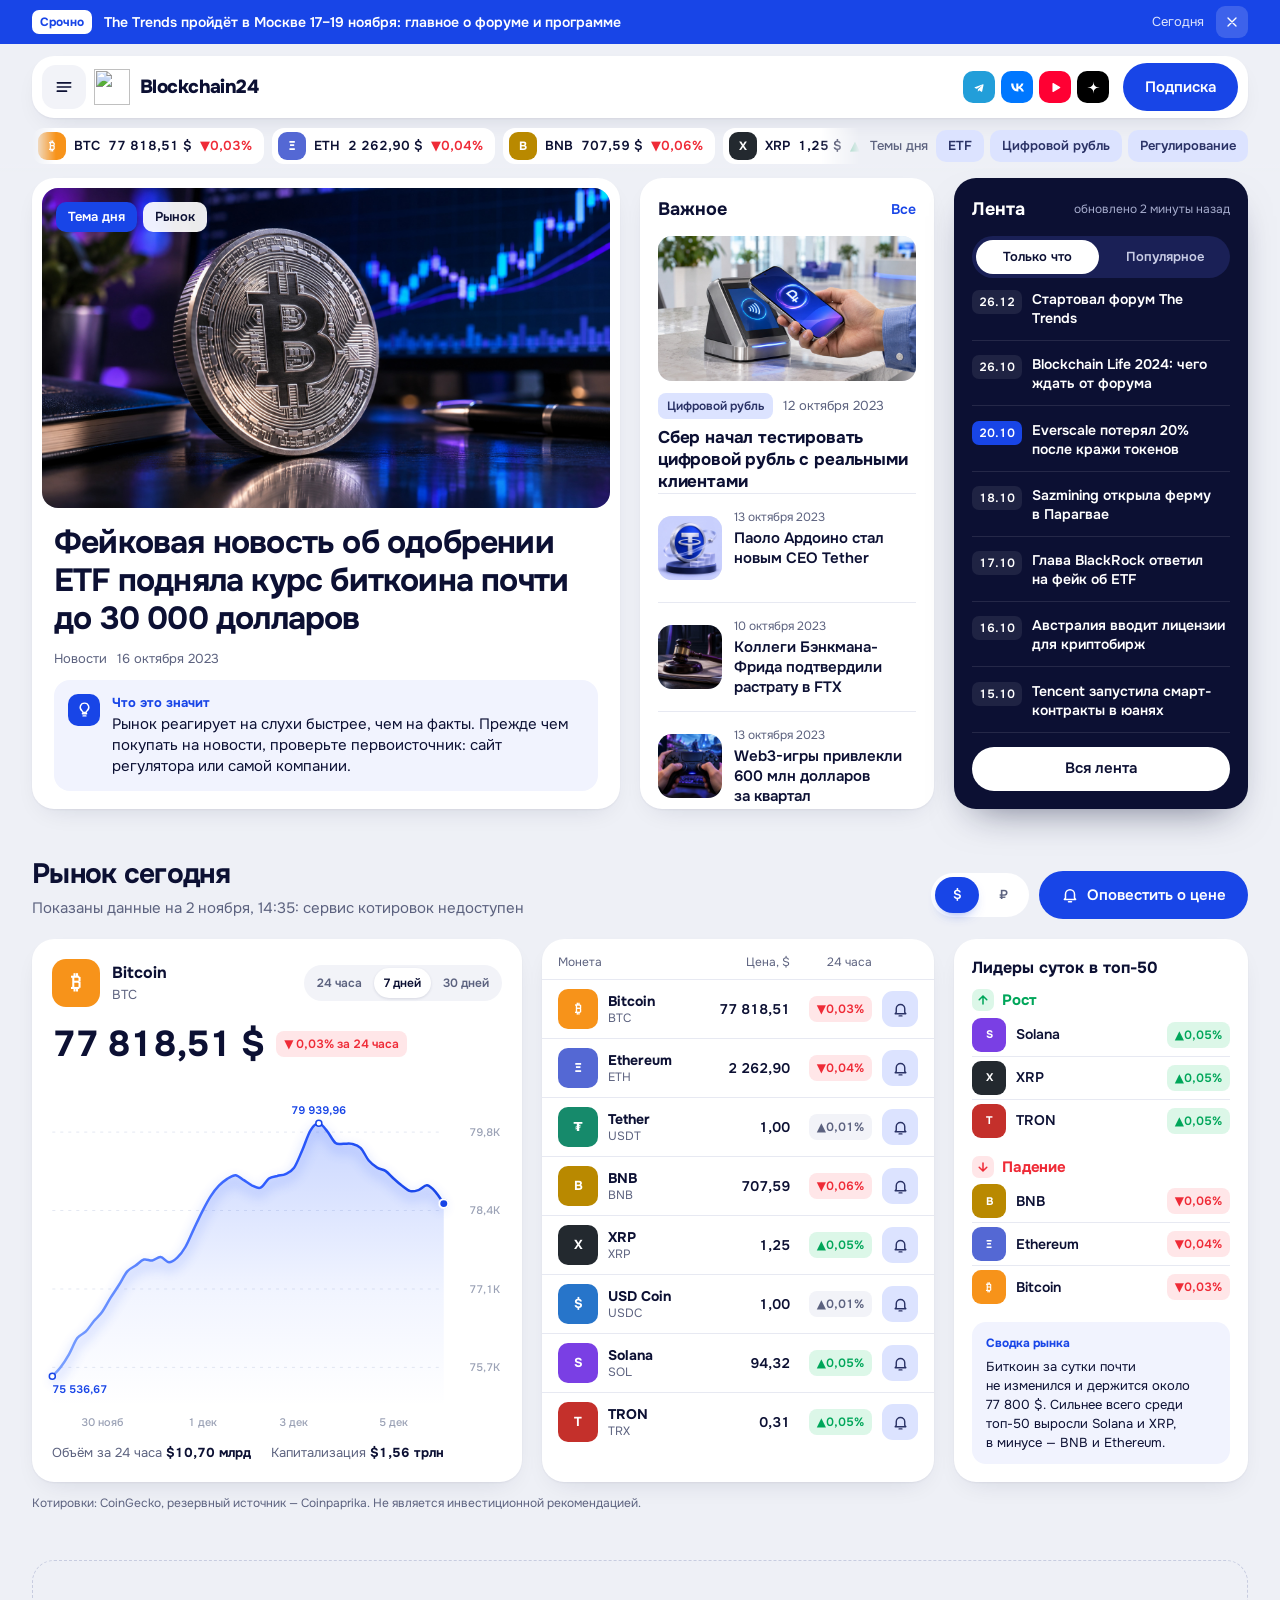
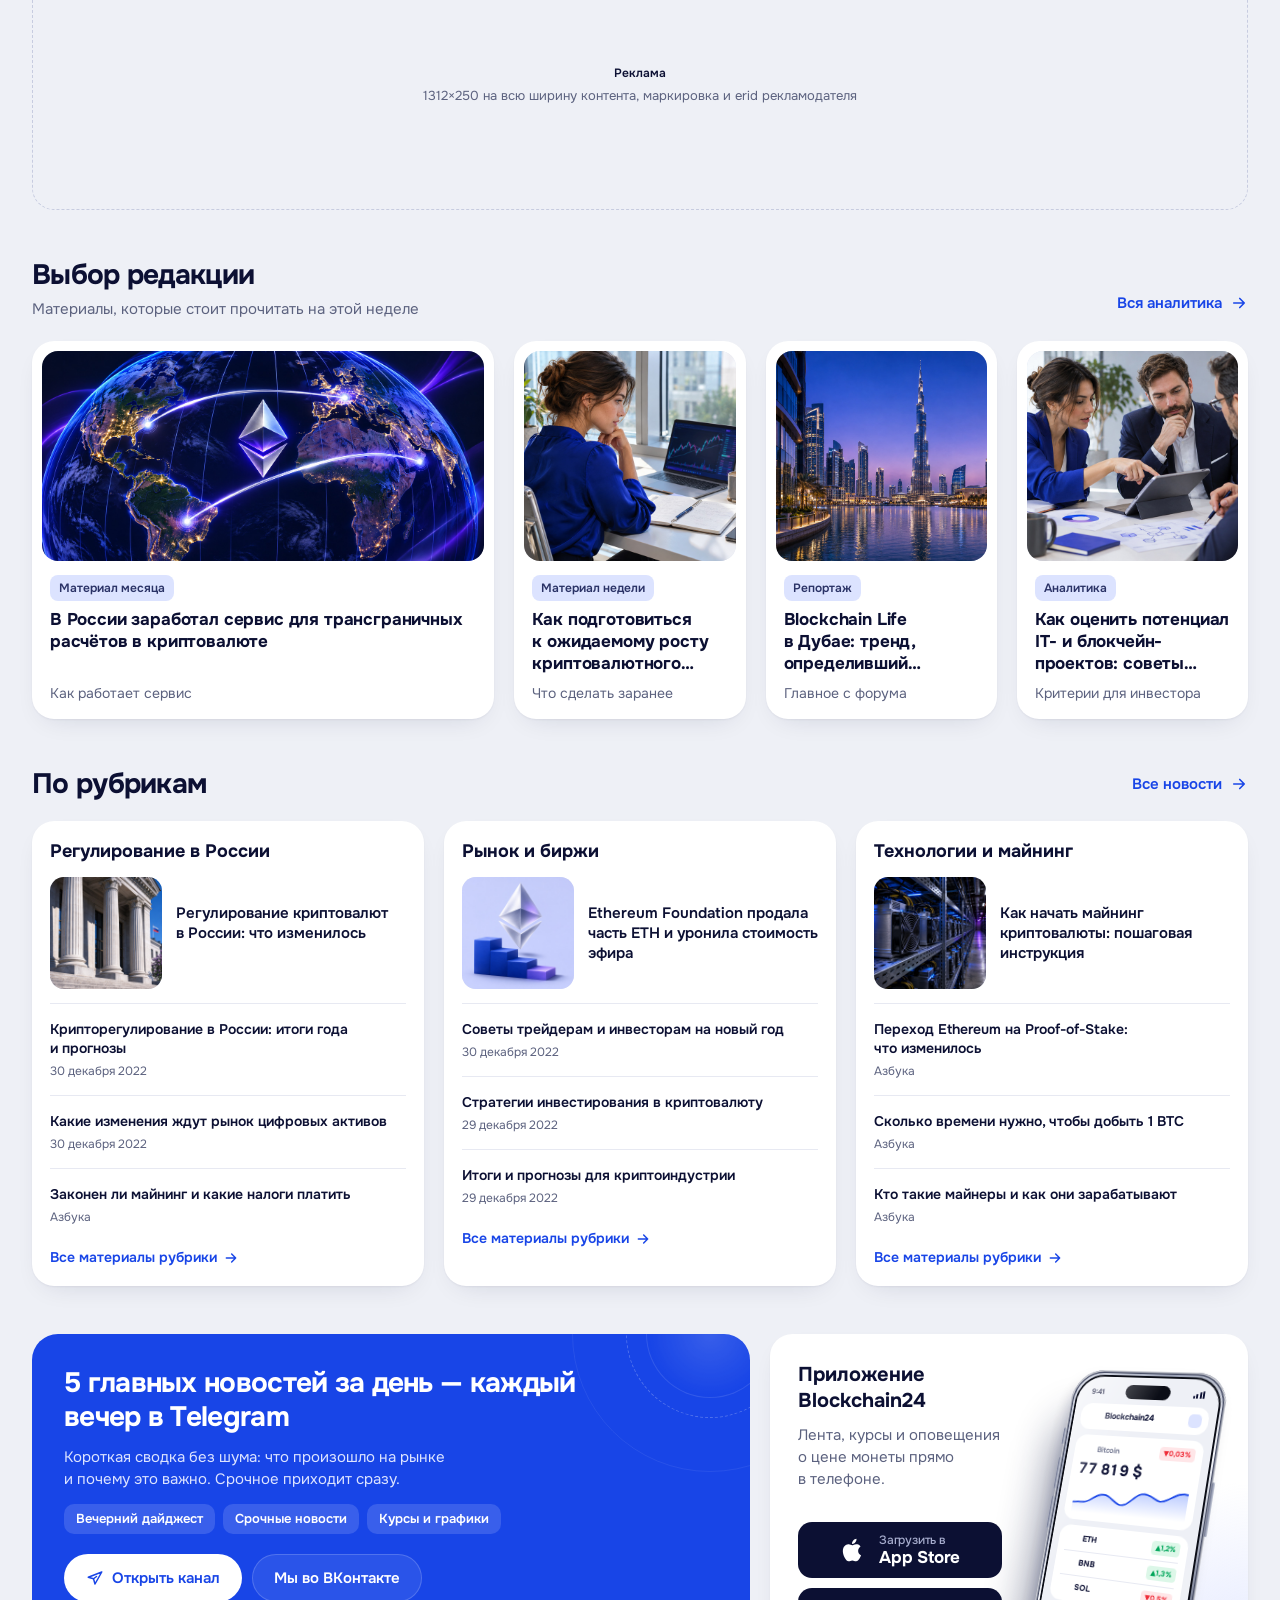
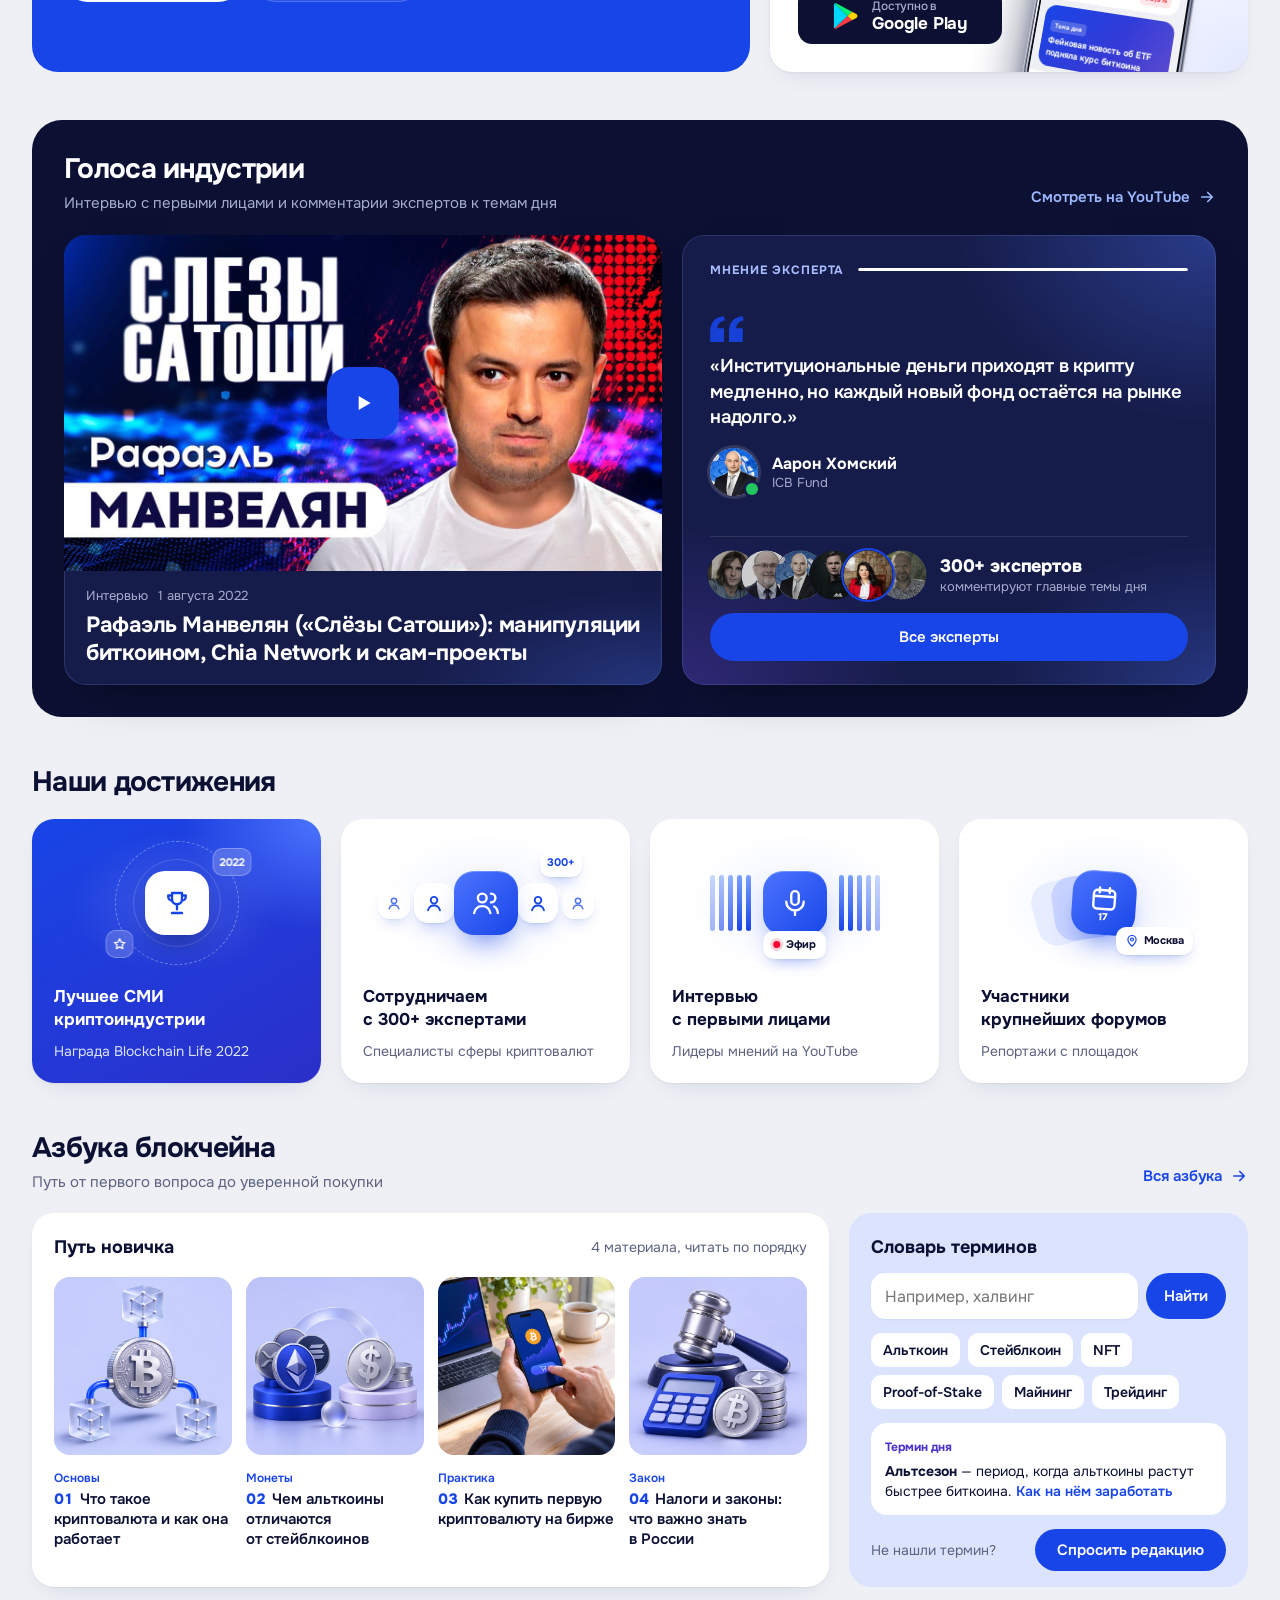
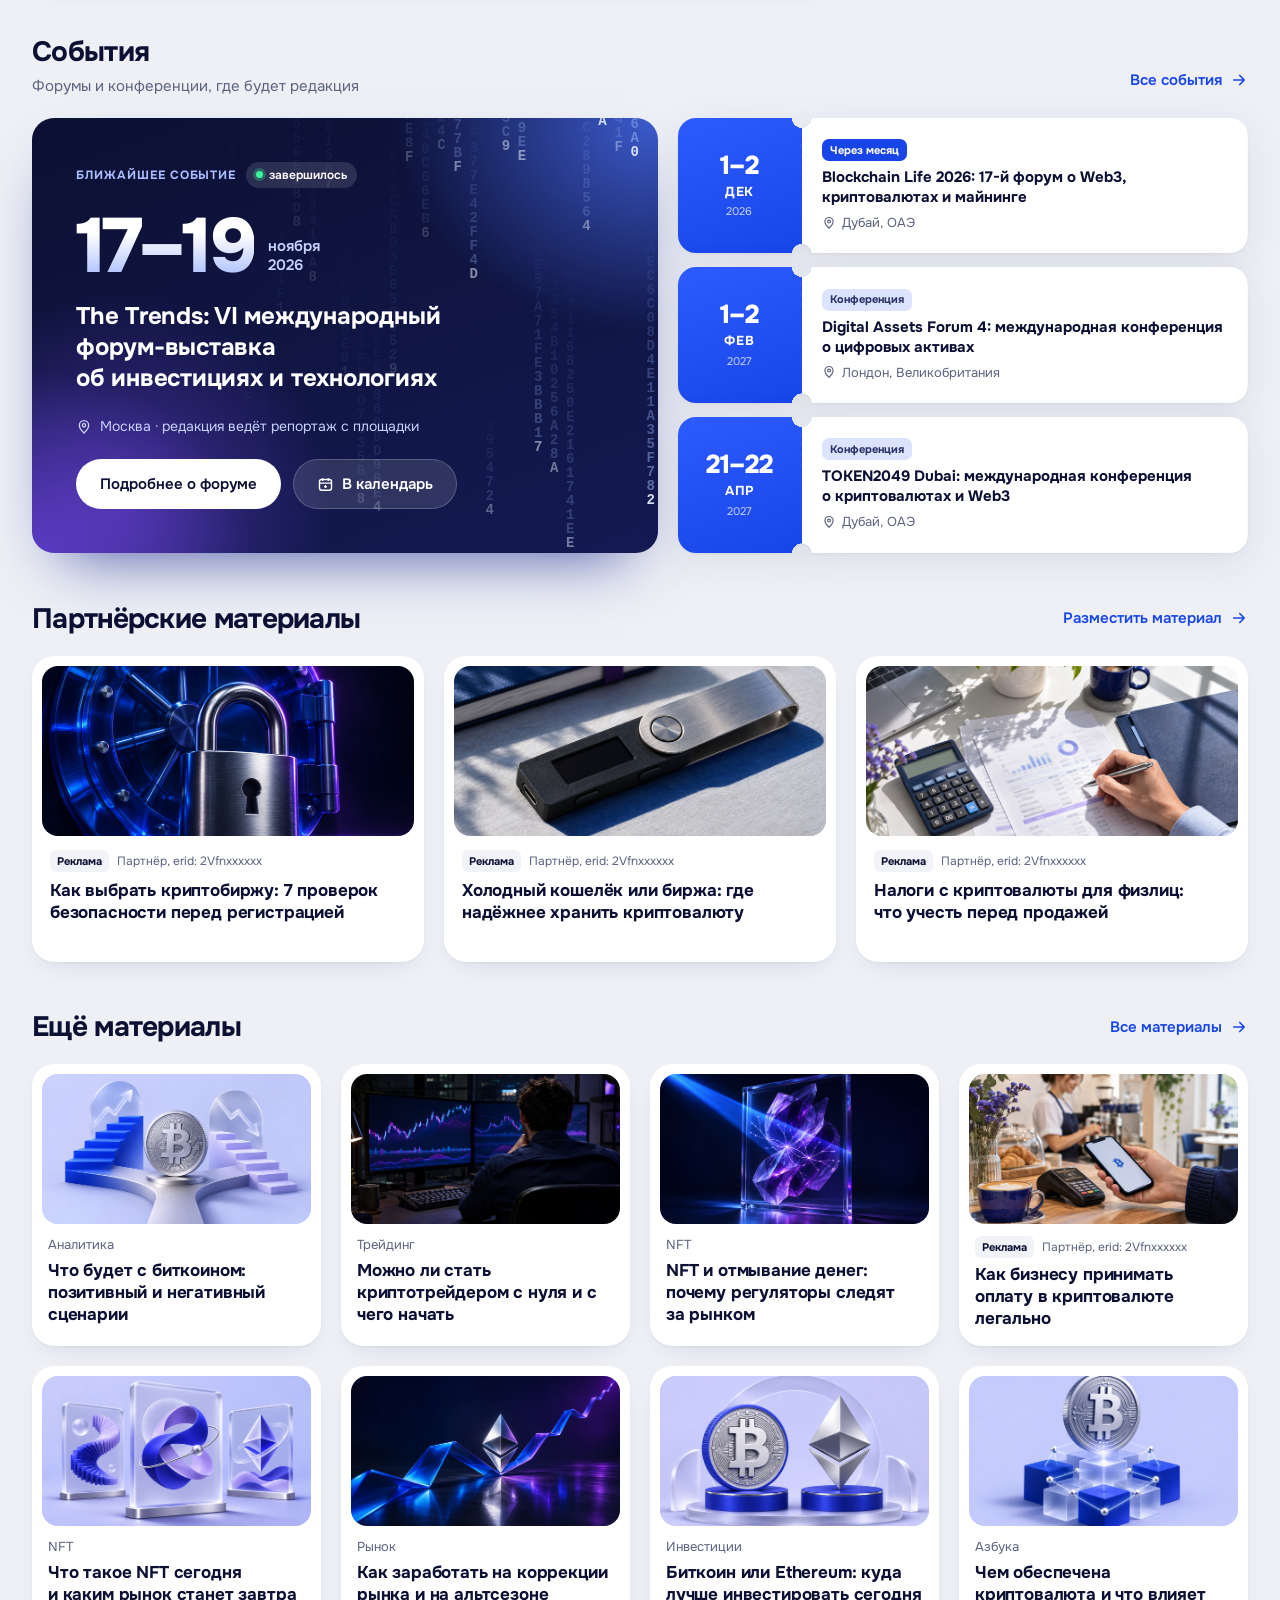
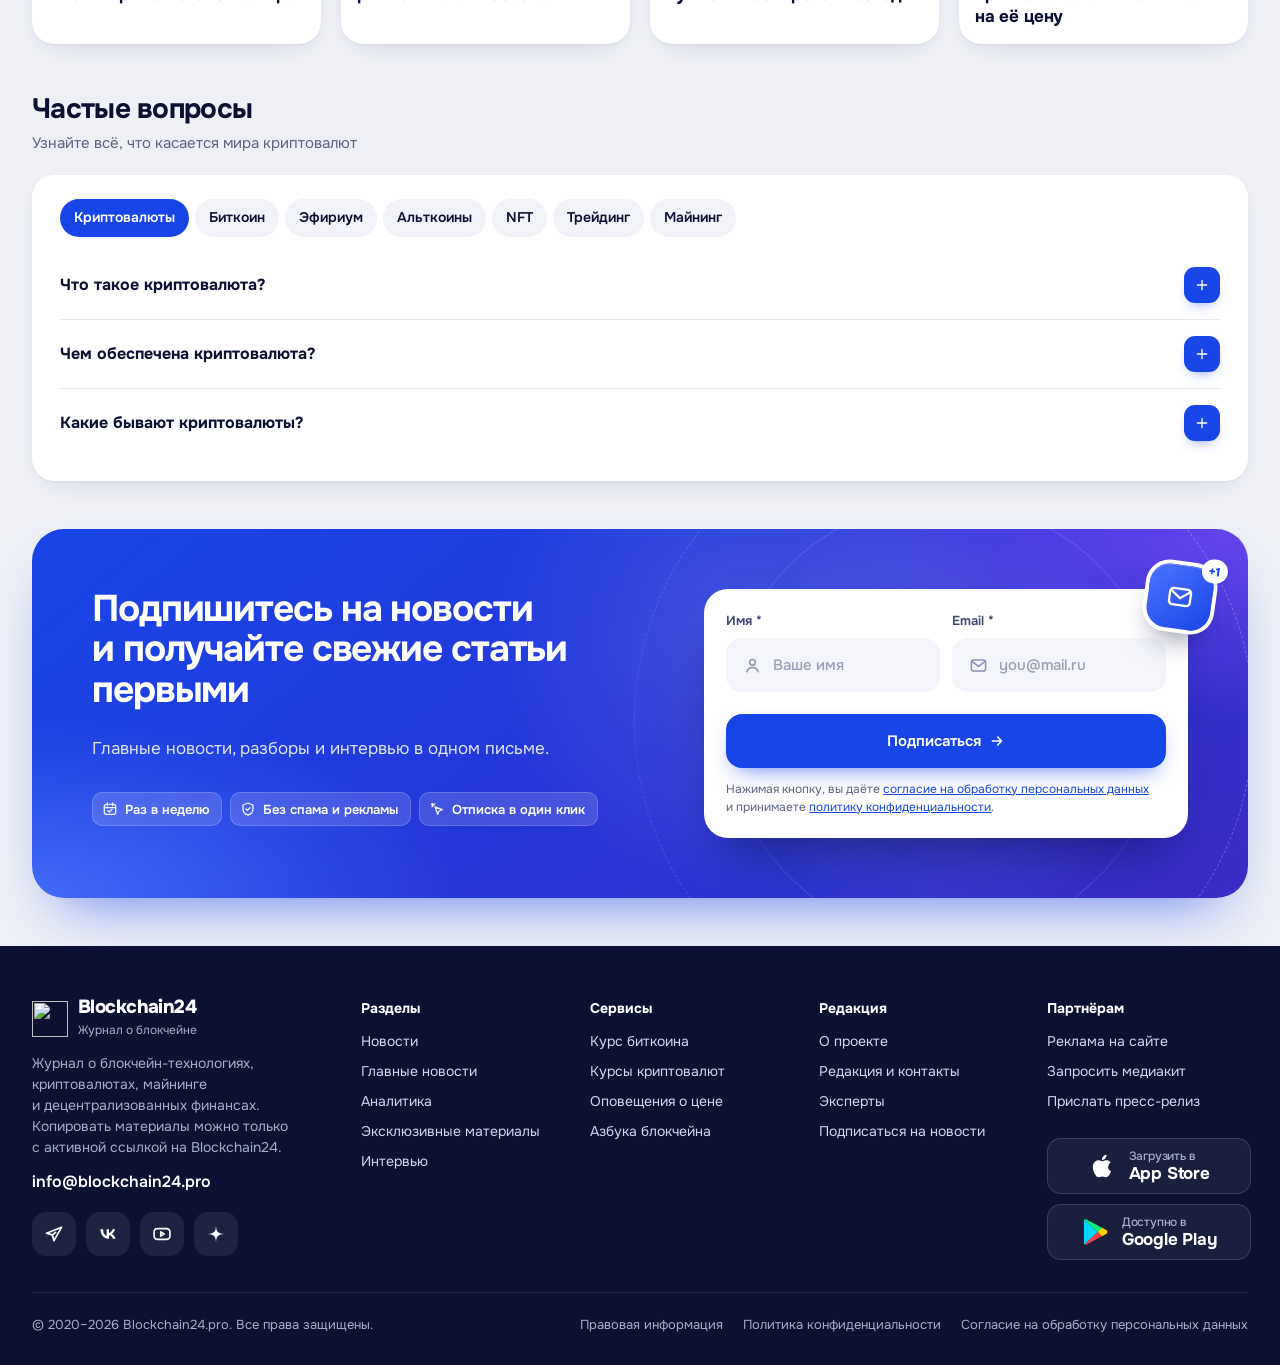
==== index.html @ bca8da5e "Store buttons: larger icons and labels; topic chips in header capsule colors Co-Authored-By: Claude " ====
<!doctype html>
<html lang="ru">
<head>
<meta charset="utf-8">
<meta name="viewport" content="width=device-width, initial-scale=1">
<title>Blockchain24 — новости криптовалют и блокчейна</title>
<meta name="description" content="Журнал о блокчейне: новости криптовалют, курсы онлайн, аналитика, интервью с экспертами и азбука блокчейна простым языком.">
<link rel="preconnect" href="https://fonts.googleapis.com">
<link rel="preconnect" href="https://fonts.gstatic.com" crossorigin>
<link rel="preconnect" href="https://api.coingecko.com">
<link rel="stylesheet" href="https://fonts.googleapis.com/css2?family=Onest:wght@400;500;600;700;800&display=swap">
<style>
:root{--bg:#EEF0F6;--card:#FFFFFF;--ink:#0C1033;--ink2:#161C4A;--ink3:#1F265C;--muted:#5C627F;--mutedD:#A6ACCD;--line:#E7E9F2;--lineD:rgba(255,255,255,.1);--blue:#1845E7;--blue2:#1236C4;--bsoft:#E3E8FF;--capsule:#DCE3FF;--lsoft:#F1EEFE;--violet:#4A33C9;--up:#00A65A;--upbg:#DCF7E8;--down:#EF2B37;--downbg:#FFE6E8;--pad:clamp(16px,2.6vw,32px);--r:22px;--shadow:0 1px 2px rgba(16,24,64,.05),0 10px 28px -14px rgba(16,24,64,.16)}
*,*::before,*::after{box-sizing:border-box}
html{scroll-behavior:smooth;scroll-padding-top:96px}
body{margin:0;background:var(--bg);color:var(--ink);font-family:'Onest',system-ui,-apple-system,'Segoe UI',sans-serif;font-size:16px;line-height:1.5;-webkit-font-smoothing:antialiased;overflow-x:hidden;hyphens:manual;overflow-wrap:break-word}
body.lock{overflow:hidden}
a{color:inherit;text-decoration:none}
button,input,select,textarea{font:inherit;color:inherit}
img{display:block;max-width:100%}
h1,h2,h3,h4,p,figure,blockquote{margin:0}
[hidden]{display:none!important}
:focus-visible{outline:3px solid #8FA8FF;outline-offset:2px;border-radius:6px}
.sr{position:absolute;width:1px;height:1px;overflow:hidden;clip:rect(0 0 0 0);white-space:nowrap}
.wrap{max-width:1376px;margin:0 auto;padding:0 var(--pad)}
.card{background:var(--card);border-radius:var(--r);box-shadow:var(--shadow)}
.num{font-variant-numeric:tabular-nums}
.ic{fill:none;stroke:currentColor;stroke-width:2;stroke-linecap:round;stroke-linejoin:round;flex-shrink:0}
.sq{display:inline-flex;align-items:center;justify-content:center;flex-shrink:0;color:#fff;font-weight:700;aspect-ratio:1}

/* заголовки одинаковой высоты: фиксированное число строк */
.cl{display:-webkit-box;-webkit-box-orient:vertical;overflow:hidden}
.t-hero{font-size:32px;line-height:38px;font-weight:700;letter-spacing:-.025em;-webkit-line-clamp:3;max-height:114px}
.t-card{font-size:17px;line-height:22px;font-weight:700;letter-spacing:-.01em;-webkit-line-clamp:3;height:66px}
.t-wide{font-size:22px;line-height:28px;font-weight:700;letter-spacing:-.02em;-webkit-line-clamp:2;height:56px}
.t-sm{font-size:15px;line-height:20px;font-weight:600;-webkit-line-clamp:3;height:60px}
.t-row{font-size:14px;line-height:19px;font-weight:600;-webkit-line-clamp:2;height:38px}

.chg{display:inline-flex;align-items:center;height:26px;padding:0 8px;border-radius:8px;font-size:12px;font-weight:600;white-space:nowrap;font-variant-numeric:tabular-nums}
.chg.up{background:var(--upbg);color:var(--up)}.chg.down{background:var(--downbg);color:var(--down)}.chg.flat{background:#F2F3F8;color:var(--muted)}
.tag{display:inline-flex;align-items:center;height:26px;padding:0 9px;border-radius:8px;background:var(--capsule);color:#2A3266;font-size:12px;font-weight:600;white-space:nowrap}
.meta{display:flex;align-items:center;gap:6px 10px;flex-wrap:wrap;font-size:13px;line-height:18px;color:var(--muted)}
.btn{display:inline-flex;align-items:center;justify-content:center;gap:8px;height:48px;padding:0 22px;border-radius:100px;border:0;font-weight:600;font-size:15px;white-space:nowrap;cursor:pointer;transition:background .15s,transform .15s;flex-shrink:0}
.btn:active{transform:scale(.98)}
.btn-p{background:var(--blue);color:#fff}.btn-p:hover{background:var(--blue2)}
.btn-w{background:#fff;color:var(--ink)}.btn-w:hover{background:var(--bsoft)}
.btn-o{background:#fff;color:var(--ink);box-shadow:inset 0 0 0 1px #D6D9E6}.btn-o:hover{box-shadow:inset 0 0 0 1px var(--blue);color:var(--blue)}
.btn-d{background:rgba(255,255,255,.08);color:#fff;box-shadow:inset 0 0 0 1px rgba(255,255,255,.18)}.btn-d:hover{background:rgba(255,255,255,.14)}
.ibtn{width:44px;height:44px;flex:0 0 44px;border-radius:14px;border:0;background:#F2F3F8;display:inline-flex;align-items:center;justify-content:center;cursor:pointer;color:var(--ink)}
.ibtn:hover{background:var(--bsoft);color:var(--blue)}
.lnk{color:var(--blue);font-weight:600;font-size:14px;white-space:nowrap}.lnk:hover{color:var(--blue2)}
.hl:hover,.hov:hover .hl{color:var(--blue)}
.sec{margin-top:48px}
.sec-h{display:flex;align-items:flex-end;justify-content:space-between;gap:12px 24px;flex-wrap:wrap;margin-bottom:20px}
.sec-h h2{font-size:28px;line-height:34px;font-weight:700;letter-spacing:-.025em}
.sec-h p{margin-top:6px;font-size:15px;color:var(--muted)}
.media{position:relative;overflow:hidden;background:#E2E6F4;border-radius:16px;display:block}
.media img{position:absolute;inset:0;width:100%;height:100%;object-fit:cover}
.media .ml{position:absolute;left:12px;bottom:10px;right:12px;font-size:11px;font-weight:500;color:#4F5577;white-space:nowrap;overflow:hidden;text-overflow:ellipsis}
.r16x9{aspect-ratio:16/9}.r16x10{aspect-ratio:16/10}.r4x3{aspect-ratio:4/3}.r1{aspect-ratio:1}

/* срочно */
.urgent{background:var(--blue);color:#fff}
.urgent .wrap{display:flex;align-items:center;gap:12px;min-height:44px;padding-top:6px;padding-bottom:6px}
.urgent b{flex-shrink:0;height:24px;padding:0 8px;border-radius:7px;background:#fff;color:var(--blue);font-size:12px;display:inline-flex;align-items:center}
.urgent a{flex:1;min-width:0;font-size:14px;font-weight:600;white-space:nowrap;overflow:hidden;text-overflow:ellipsis}
.urgent a:hover{text-decoration:underline}
.urgent time{font-size:13px;opacity:.85;flex-shrink:0}
.urgent button{width:32px;height:32px;flex:0 0 32px;border:0;border-radius:9px;background:rgba(255,255,255,.16);color:#fff;display:flex;align-items:center;justify-content:center;cursor:pointer}

/* шапка */
.hdr{position:fixed;top:0;left:0;right:0;z-index:50;background:linear-gradient(var(--bg) calc(100% - 8px),rgba(238,240,246,0));padding-bottom:8px}
.hdr-in{padding-top:12px}
#hdrSpace{height:var(--hh,150px)}
.hdr-card{display:flex;align-items:center;justify-content:space-between;gap:16px;height:72px;padding:0 14px 0 18px;transition:height .2s}
.hdr.compact .hdr-card{height:62px}
.hdr-l{display:flex;align-items:center;gap:8px;flex-shrink:0;min-width:0}
.logo{display:flex;align-items:center;gap:10px;flex-shrink:0;min-width:0}
.logo-mark{width:36px;height:36px;flex:0 0 36px;object-fit:contain}
.logo-t{min-width:0}
.logo-t b{display:block;font-size:19px;font-weight:800;letter-spacing:-.03em;line-height:1;white-space:nowrap}
.logo-t small{display:block;margin-top:4px;font-size:12px;color:var(--muted);white-space:nowrap}
.capsule{display:flex;gap:2px;padding:5px;border-radius:100px;background:var(--capsule);flex-shrink:0}
.capsule a{padding:9px 14px;border-radius:100px;color:#2A3266;font-size:14px;font-weight:600;white-space:nowrap;transition:background .15s,color .15s}
.capsule a:hover{background:rgba(255,255,255,.55);color:var(--blue)}
.capsule a[aria-current]{background:#fff;color:var(--ink);box-shadow:0 1px 2px rgba(16,24,64,.08),0 4px 10px -4px rgba(24,69,231,.35)}
.hdr-act{display:flex;align-items:center;gap:8px;flex-shrink:0}
.search{display:inline-flex;align-items:center;justify-content:center;gap:8px;height:44px;width:44px;padding:0;border-radius:14px;background:#F2F3F8;border:0;cursor:pointer;color:var(--ink);font-size:14px}
.search span{display:none}
.search:hover{background:var(--bsoft);color:var(--blue)}
.burger,.cta-s{display:none!important}
.hdr.collapsed .capsule,.hdr.collapsed .search,.hdr.collapsed .usr,.hdr.collapsed .cta-l{display:none!important}
.hdr.collapsed .burger,.hdr.collapsed .cta-s{display:inline-flex!important}
.hdr.collapsed .hdr-card{height:62px;padding:0 10px;gap:8px}
.hdr.collapsed .logo-t small{display:none}
.hdr.tiny .logo-t{display:none}
.hdr.tiny .cta-s{padding:0 10px}
.hdr.wide-search .search{width:200px;padding:0 14px;justify-content:flex-start;border-radius:100px}
.hdr.wide-search .search span{display:inline}
.hdr-row{display:flex;align-items:center;gap:10px;margin-top:10px;max-height:40px;overflow:hidden;transition:max-height .2s,margin .2s,opacity .2s}
.hdr.compact .hdr-row{max-height:0;margin-top:0;opacity:0}
.rates{display:flex;min-width:0;flex:1;overflow:hidden;-webkit-mask-image:linear-gradient(90deg,transparent,#000 24px,#000 calc(100% - 40px),transparent);mask-image:linear-gradient(90deg,transparent,#000 24px,#000 calc(100% - 40px),transparent)}
.rates-track{display:flex;width:max-content;animation:tick var(--dur,60s) linear infinite}
.rates:hover .rates-track,.rates:focus-within .rates-track{animation-play-state:paused}
@keyframes tick{to{transform:translateX(-50%)}}
@media (prefers-reduced-motion:reduce){.rates{overflow-x:auto;scrollbar-width:none}.rates-track{animation:none}}
.rate{display:flex;align-items:center;gap:8px;height:36px;padding:0 12px 0 6px;margin-right:8px;border-radius:12px;background:#fff;font-size:13px;font-weight:600;white-space:nowrap;font-variant-numeric:tabular-nums;flex-shrink:0;transition:box-shadow .2s}
.rate:hover{box-shadow:0 0 0 1px #D4DCFF}
.rate .sq{width:28px;border-radius:9px;font-size:12px}
.sq{position:relative;overflow:hidden}
.sq img{position:absolute;inset:0;width:100%;height:100%;object-fit:contain}
.sq.coin{background:transparent!important;font-size:0!important;border-radius:0;overflow:visible}
.rate .up{color:var(--up)}.rate .down{color:var(--down)}
.topics{display:flex;align-items:center;gap:6px;flex-shrink:0;font-size:13px;font-weight:600}
.topics span{color:var(--muted);font-weight:500;margin-right:2px;white-space:nowrap}
.topics a{height:32px;padding:0 12px;border-radius:10px;background:var(--capsule);color:#2A3266;transition:background .15s,color .15s;display:flex;align-items:center;white-space:nowrap}
.topics a:hover{background:#fff;color:var(--blue)}
.hdr.no-topics .topics{display:none}

/* 1. первая полоса */
.fold{display:grid;grid-template-columns:minmax(0,6fr) minmax(0,3fr) minmax(0,3fr);gap:20px;margin-top:6px;align-items:stretch}
.top{padding:10px;display:flex;flex-direction:column}
.top .media{aspect-ratio:16/9}
.chips{position:absolute;left:14px;top:14px;display:flex;gap:6px;z-index:1}
.chip-b{height:30px;padding:0 12px;border-radius:10px;background:var(--blue);color:#fff;display:inline-flex;align-items:center;font-size:13px;font-weight:600}
.chip-w{height:30px;padding:0 12px;border-radius:10px;background:rgba(255,255,255,.92);display:inline-flex;align-items:center;font-size:13px;font-weight:600}
.top-b{padding:16px 12px 8px;display:flex;flex-direction:column;gap:12px;flex:1}
.means{display:flex;gap:12px;align-items:flex-start;padding:14px;border-radius:16px;background:#F1F3FE}
.means .sq{width:32px;border-radius:10px;background:var(--blue)}
.means b{display:block;font-size:13px;line-height:18px;color:var(--blue)}
.means span span{display:block;margin-top:2px;font-size:15px;line-height:21px}
.fit{min-height:0;overflow:hidden}
.side{padding:18px;display:flex;flex-direction:column;min-width:0}
.blk-h{display:flex;justify-content:space-between;align-items:center;gap:4px 12px;min-height:26px;flex-wrap:wrap}
.blk-h h2{font-size:18px;line-height:24px;font-weight:700}
.imp-first{display:block;margin-top:14px}
.imp-first .media{border-radius:14px}
.imp-first .meta{margin:12px 0 8px}
.imp-list{display:flex;flex-direction:column}
.imp-row{display:flex;gap:12px;align-items:center;padding:14px 0;border-top:1px solid var(--line)}
.imp-row .media{width:64px;flex:0 0 64px;border-radius:14px}
.imp-row .meta{font-size:12px;margin-bottom:2px}
.feed{background:var(--ink);color:#fff;border-radius:var(--r);padding:18px;display:flex;flex-direction:column;min-width:0;box-shadow:0 18px 40px -20px rgba(12,16,51,.6)}
.feed .blk-h span{font-size:12px;color:var(--mutedD);white-space:nowrap}
.seg{display:flex;margin-top:14px;padding:4px;border-radius:100px;background:#1A2056;gap:4px}
.seg button{flex:1;height:34px;border:0;border-radius:100px;background:transparent;color:#C9CDE6;font-size:13px;font-weight:600;cursor:pointer;white-space:nowrap;min-width:0}
.seg button[aria-selected="true"]{background:#fff;color:var(--ink)}
.acc-h{display:none}
.panel{flex:1;min-height:0;display:flex;flex-direction:column}
.feed-list{flex:1;min-height:0;overflow:hidden;display:flex;flex-direction:column;justify-content:space-between}
.fi{display:flex;gap:10px;padding:12px 0;border-bottom:1px solid var(--lineD)}
.fi time{flex:0 0 auto;height:24px;padding:0 7px;border-radius:7px;background:rgba(255,255,255,.08);font-size:12px;font-weight:600;display:flex;align-items:center;font-variant-numeric:tabular-nums}
.fi.hot time{background:var(--blue)}
.fi:hover .t-row{color:#C9D4FF}
.feed .btn{margin-top:14px;width:100%;height:44px}

/* 2. рынок */
.mkt-act{display:flex;align-items:center;gap:10px;flex-wrap:wrap}
.pill-sw{display:flex;padding:4px;border-radius:100px;background:#fff;gap:2px}
.pill-sw button{height:36px;min-width:44px;padding:0 14px;border:0;border-radius:100px;background:transparent;color:var(--muted);font-weight:600;font-size:13px;cursor:pointer}
.pill-sw button[aria-pressed="true"]{background:var(--blue);color:#fff;box-shadow:0 6px 14px -8px rgba(24,69,231,.8)}
.mkt{display:grid;grid-template-columns:minmax(0,5fr) minmax(0,4fr) minmax(0,3fr);gap:20px;align-items:stretch}
.btc{padding:20px;display:flex;flex-direction:column;min-width:0}
.coin-h{display:flex;align-items:center;gap:12px;flex-wrap:wrap}
.coin-h .sq{width:48px;border-radius:14px;font-size:20px}
.coin-h b{display:block;font-size:16px}
.coin-h small{display:block;font-size:13px;color:var(--muted)}
.per{margin-left:auto;display:flex;padding:3px;border-radius:100px;background:#F2F3F8;gap:2px}
.per button{height:30px;padding:0 10px;border:0;border-radius:100px;background:transparent;color:var(--muted);font-size:12px;font-weight:600;cursor:pointer;white-space:nowrap}
.per button[aria-pressed="true"]{background:#fff;color:var(--ink);box-shadow:0 1px 3px rgba(16,24,64,.12)}
.btc-p{display:flex;align-items:center;gap:12px;flex-wrap:wrap;margin-top:16px}
.btc-p strong{font-size:36px;line-height:42px;font-weight:700;letter-spacing:-.03em;font-variant-numeric:tabular-nums;white-space:nowrap}
.chart{flex:1;min-height:180px;margin-top:14px;position:relative;cursor:crosshair}
.chart svg{position:absolute;inset:0;width:100%;height:100%;overflow:visible}
.chart .ax{font-size:11px;font-weight:500;fill:#9AA1B5;font-variant-numeric:tabular-nums}
.chart .mk{font-size:11px;font-weight:600;fill:#1845E7;font-variant-numeric:tabular-nums}
.chart .pulse{transform-box:fill-box;transform-origin:center;animation:chPulse 2s ease-out infinite}
@keyframes chPulse{from{transform:scale(1);opacity:.45}to{transform:scale(3.4);opacity:0}}
@media (prefers-reduced-motion:reduce){.chart .pulse{animation:none;opacity:0}}
.chart .hv{transition:opacity .15s;pointer-events:none}
.ch-tip{position:absolute;z-index:2;pointer-events:none;opacity:0;transition:opacity .15s;padding:7px 10px;border-radius:10px;background:#0E1430;color:#fff;font-size:12px;line-height:1.3;white-space:nowrap;box-shadow:0 10px 24px -10px rgba(14,20,48,.6)}
.ch-tip b{display:block;font-size:14px;font-variant-numeric:tabular-nums}
.ch-tip span{color:#A9B3D6}
.btc-f{display:flex;gap:8px 20px;flex-wrap:wrap;margin-top:12px;font-size:13px;color:var(--muted)}
.btc-f b{color:var(--ink);font-variant-numeric:tabular-nums}
.tbl{padding:6px 0;min-width:0}
.tr{display:grid;grid-template-columns:minmax(0,1fr) auto 72px 36px;align-items:center;gap:10px;padding:9px 16px;border-top:1px solid var(--line)}
.tr.th{border-top:0;font-size:12px;color:var(--muted);padding-top:8px;padding-bottom:8px}
.tr .c{display:flex;align-items:center;gap:10px;min-width:0}
.tr .c .sq{width:40px;border-radius:10px;font-size:13px}
.tr .c span{min-width:0}
.tr .c b{display:block;font-size:14px;line-height:18px;white-space:nowrap;overflow:hidden;text-overflow:ellipsis}
.tr .c small{display:block;font-size:12px;line-height:16px;color:var(--muted)}
.tr .p{text-align:right;font-weight:600;font-size:14px;font-variant-numeric:tabular-nums;white-space:nowrap}
.tr .chg{justify-self:end}
.bell{width:36px;height:36px;border:0;border-radius:11px;background:var(--capsule);color:#2A3266;display:flex;align-items:center;justify-content:center;cursor:pointer;justify-self:end}
.bell:hover{background:var(--blue);color:#fff}
.lead-c{padding:18px;display:flex;flex-direction:column;min-width:0}
.lead-c h3{font-size:16px;line-height:22px;font-weight:700}
.lead-sub{display:flex;align-items:center;gap:8px;margin:10px 0 2px;font-size:15px;font-weight:700;letter-spacing:-.01em}
.lead-sub.up{color:var(--up)}.lead-sub.down{color:var(--down)}
.lead-sub .ar{width:22px;height:22px;border-radius:7px;display:flex;align-items:center;justify-content:center;flex-shrink:0}
.lead-sub.up .ar{background:var(--upbg)}.lead-sub.down .ar{background:var(--downbg)}
.lead-sub .ar svg{fill:none;stroke:currentColor;stroke-width:2.6;stroke-linecap:round;stroke-linejoin:round}
#leadDown{margin-bottom:2px}
#leadUp .lr:last-child,#leadDown .lr:last-child{border-bottom:0}
div:has(>#leadUp)+div .lead-sub{margin-top:14px}
.lr{display:flex;align-items:center;gap:10px;padding:4px 0;border-bottom:1px solid var(--line)}
.lr .sq{width:34px;border-radius:9px;font-size:11px}
.lr .nm{flex:1;min-width:0;font-size:14px;font-weight:600;white-space:nowrap;overflow:hidden;text-overflow:ellipsis}
.digest{margin-top:12px;padding:12px 14px;border-radius:14px;background:#F1F3FE;font-size:13px;line-height:19px;flex:1}
.digest b{display:block;font-size:12px;color:var(--blue);margin-bottom:4px}
.mkt-note{margin-top:12px;font-size:12px;color:var(--muted)}

/* реклама */
.ad{display:flex;flex-direction:column;align-items:center;justify-content:center;gap:4px;border-radius:18px;border:1.5px dashed #C7CCE0;color:var(--muted);font-size:13px;text-align:center;padding:12px}
.ad b{font-size:12px;font-weight:600;color:var(--ink)}
.ad-wide{height:250px;width:100%;border-radius:var(--r)}

/* 3. выбор редакции */
.picks{display:grid;grid-template-columns:minmax(0,2fr) repeat(3,minmax(0,1fr));gap:20px}
.pick{padding:10px 10px 16px;display:flex;flex-direction:column}
.pick .media{height:210px}
.pick-b{padding:14px 8px 0;display:flex;flex-direction:column;gap:8px}
.pick .lead{font-size:14px;line-height:20px;color:var(--muted);-webkit-line-clamp:1;height:20px}
.sl-ctrl{display:none}

/* 4. рубрики */
.rubs{display:grid;grid-template-columns:repeat(3,minmax(0,1fr));gap:20px}
.rub{padding:18px;display:flex;flex-direction:column}
.rub-h{display:flex;justify-content:space-between;align-items:center;gap:10px;width:100%;border:0;background:none;padding:0;text-align:left;cursor:default}
.rub-h h3{font-size:18px;line-height:24px;font-weight:700}
.rub-h .ic{display:none}
.rub-lead{display:flex;gap:14px;align-items:center;margin-top:14px;padding-bottom:14px}
.rub-lead .media{width:112px;flex:0 0 112px;border-radius:14px}
.rub-i{display:block;padding:16px 0;border-top:1px solid var(--line)}
.rub-i .t-row{height:auto}
.rub-i time{display:block;margin-top:5px;font-size:12px;line-height:16px;color:var(--muted)}
.rub .lnk{margin-top:6px}

/* 5. подписка */
.sub{display:grid;grid-template-columns:minmax(0,1.5fr) minmax(0,1fr);gap:20px}
.sub-tg{background:var(--blue);color:#fff;border-radius:26px;padding:32px;display:flex;flex-direction:column;gap:12px}
.sub-tg h2{font-size:28px;line-height:34px;font-weight:700;letter-spacing:-.025em;max-width:560px}
.sub-tg p{font-size:15px;line-height:22px;color:#DDE4FF;max-width:560px}
.sub-tg ul{display:flex;gap:8px;flex-wrap:wrap;list-style:none;margin:2px 0 0;padding:0}
.sub-tg li{height:30px;padding:0 12px;border-radius:10px;background:rgba(255,255,255,.14);display:flex;align-items:center;font-size:13px;font-weight:600;white-space:nowrap}
.sub-tg .acts{display:flex;gap:10px;flex-wrap:wrap;margin-top:8px}
.sub-tg .btn-w{color:var(--blue)}
.sub-app{padding:28px;display:flex;flex-direction:column;gap:10px}
.sub-app h3{font-size:20px;line-height:26px;font-weight:700}
.sub-app p{font-size:15px;line-height:22px;color:var(--muted)}
.stores{display:flex;gap:10px;flex-wrap:wrap;margin-top:auto;padding-top:8px}
.store{display:inline-flex;align-items:center;gap:10px;height:52px;padding:0 18px;border-radius:14px;background:var(--ink);color:#fff;font-weight:600;font-size:14px;line-height:16px;white-space:nowrap}
.store:hover{background:var(--ink3)}
.store small{display:block;font-size:11px;font-weight:500;color:var(--mutedD)}

/* 6. голоса индустрии */
.voices{background:var(--ink);color:#fff;border-radius:30px;padding:32px}
.voices .sec-h p{color:var(--mutedD)}
.vgrid{display:grid;grid-template-columns:minmax(0,1.3fr) minmax(0,1fr);gap:20px;align-items:stretch}
.video{display:flex;flex-direction:column;border-radius:22px;overflow:hidden;background:var(--ink2)}
.video .media{border-radius:0;background:#232A63}
.video .media .ml{color:#A6ACCD}
.play{position:absolute;left:50%;top:50%;transform:translate(-50%,-50%);width:72px;height:72px;border-radius:22px;background:var(--blue);display:flex;align-items:center;justify-content:center;z-index:1;transition:transform .15s}
.video:hover .play{transform:translate(-50%,-50%) scale(1.05)}
.video-b{padding:18px 22px 22px}
.video-b .meta{color:var(--mutedD);margin-bottom:6px}
.video .t-wide{color:#fff}
.experts{background:var(--ink2);border-radius:22px;padding:8px 20px 20px;display:flex;flex-direction:column;min-width:0}
.ex-list{flex:1;min-height:0;overflow:hidden}
.ex{display:flex;align-items:center;gap:14px;padding:10px 0;border-bottom:1px solid var(--lineD)}
.av{width:60px;border-radius:50%;background:#2A3270;color:#C9D4FF;font-size:14px;font-weight:600;box-shadow:0 0 0 2px rgba(255,255,255,.08)}
.av img{object-fit:cover;border-radius:inherit;transform:scale(1.12)}
.ex b{display:block;font-size:15px;line-height:20px}
.ex small{display:block;font-size:13px;line-height:18px;color:var(--mutedD)}
.ex:hover b{color:#C9D4FF}
.experts .btn{margin-top:16px;width:100%}

/* 7. достижения */
.ach{display:grid;grid-template-columns:repeat(4,minmax(0,1fr));gap:20px}
.ach a{padding:22px;display:flex;flex-direction:column;gap:14px;min-height:168px}
.ach .sq{width:48px;border-radius:14px;background:var(--bsoft);color:var(--blue)}
.ach b{font-size:17px;line-height:23px;font-weight:700;-webkit-line-clamp:2;height:46px}
.ach span{font-size:14px;line-height:20px;color:var(--muted);margin-top:auto}
.ach a:hover b{color:var(--blue)}
.ach .big{background:var(--blue);color:#fff}
.ach .big .sq{background:rgba(255,255,255,.18);color:#fff}
.ach .big span{color:#DDE4FF}
.ach .big:hover b{color:#fff}

/* 8. азбука */
.abc{display:grid;grid-template-columns:minmax(0,2fr) minmax(0,1fr);gap:20px;align-items:stretch}
.path{padding:22px;display:flex;flex-direction:column}
.path-h{display:flex;justify-content:space-between;align-items:center;gap:12px;flex-wrap:wrap}
.path-h h3{font-size:18px;line-height:24px;font-weight:700}
.path-h p{font-size:14px;color:var(--muted)}
.steps{display:grid;grid-template-columns:repeat(4,minmax(0,1fr));gap:14px;margin-top:18px;counter-reset:st;position:relative}
.step{display:flex;flex-direction:column;gap:10px;position:relative}
.step .media{border-radius:16px;aspect-ratio:1}
.step .n{position:absolute;left:10px;top:10px;z-index:1;width:30px;height:30px;border-radius:10px;background:#fff;color:var(--blue);font-weight:700;font-size:14px;display:flex;align-items:center;justify-content:center;box-shadow:0 2px 6px rgba(16,24,64,.12)}
.step>span:last-child{min-width:0}
.step em{font-style:normal;font-size:12px;font-weight:600;color:var(--blue)}
.dict{padding:22px;display:flex;flex-direction:column;gap:14px;background:var(--capsule);box-shadow:none}
.dict h3{font-size:18px;line-height:24px;font-weight:700}
.term{display:flex;gap:8px}
.term input{flex:1;min-width:0;height:46px;border:1px solid #D6D9E6;border-radius:14px;padding:0 14px;background:#fff;outline:none}
.term input:focus{border-color:var(--blue);box-shadow:0 0 0 4px rgba(24,69,231,.14)}
.term .btn{height:46px;padding:0 18px}
.words{display:flex;flex-wrap:wrap;gap:8px}
.words a{height:34px;padding:0 12px;border-radius:10px;background:#fff;display:flex;align-items:center;font-size:14px;font-weight:600;white-space:nowrap}
.words a:hover{color:var(--blue);box-shadow:inset 0 0 0 1px var(--blue)}
.tod{padding:14px;border-radius:16px;background:#fff;font-size:14px;line-height:20px}
.tod b{display:block;font-size:12px;color:var(--violet);margin-bottom:4px}
.tod strong{font-weight:700}
.dict .ask{margin-top:auto;display:flex;align-items:center;justify-content:space-between;gap:10px;flex-wrap:wrap;font-size:14px;color:var(--muted)}

/* 9. FAQ */
.faq-main{padding:24px 28px}
.ftabs{display:flex;gap:6px;flex-wrap:wrap}
.ftabs button{height:38px;padding:0 14px;border:0;border-radius:100px;background:#F2F3F8;font-weight:600;font-size:14px;cursor:pointer;white-space:nowrap}
.ftabs button:hover{color:var(--blue)}
.ftabs button[aria-selected="true"]{background:var(--blue);color:#fff}
.fsel{display:none;position:relative}
.fsel-b{width:100%;height:50px;display:flex;align-items:center;justify-content:space-between;padding:0 16px;border-radius:14px;border:1px solid #D6D9E6;background:#fff;font-weight:600;cursor:pointer}
.fsel-b b{color:var(--blue)}
.fsel-l{display:flex;flex-direction:column;margin-top:8px;border:1px solid #D6D9E6;border-radius:14px;overflow:hidden;background:#fff}
.fsel-l button{height:46px;text-align:left;padding:0 16px;border:0;border-top:1px solid var(--line);background:#fff;font-weight:600;cursor:pointer}
.fsel-l button:first-child{border-top:0}
.fsel-l button[aria-selected="true"]{color:var(--blue);background:var(--bsoft)}
.fsel .ic{transition:transform .2s}.fsel.open .fsel-b .ic{transform:rotate(180deg)}
.qa-list{margin-top:14px}
.qa{border-bottom:1px solid var(--line)}
.qa:last-child{border-bottom:0}
.qa-q{width:100%;display:flex;justify-content:space-between;align-items:center;gap:16px;padding:16px 0;background:none;border:0;text-align:left;cursor:pointer;font-weight:700;font-size:16px;line-height:22px}
.qa-q:hover{color:var(--blue)}
.qa-ic{width:36px;height:36px;flex:0 0 36px;border-radius:11px;background:var(--blue);color:#fff;box-shadow:0 6px 14px -8px rgba(24,69,231,.8);display:flex;align-items:center;justify-content:center;transition:transform .2s,background .2s}
.qa.open .qa-ic{transform:rotate(45deg);background:var(--blue2);color:#fff}
.qa-q:hover .qa-ic{background:var(--blue2)}
.qa-a{display:none;padding:0 52px 18px 0;font-size:15px;line-height:23px;color:var(--muted);max-width:860px}
.qa.open .qa-a{display:block}
.qa-a .lnk{display:inline-block;margin-top:8px}

/* 13. подписка по email */
.sub-mail{display:grid;grid-template-columns:minmax(0,1fr) minmax(0,1.25fr);gap:28px 48px;align-items:center;padding:40px;border-radius:30px;background:var(--capsule);position:relative;overflow:hidden}
.sub-mail::after{content:"";position:absolute;right:-60px;top:-60px;width:220px;height:220px;border-radius:48px;background:rgba(255,255,255,.35);transform:rotate(18deg);pointer-events:none}
.sub-mail-t{position:relative;z-index:1}
.mail-ic{width:52px;border-radius:16px;background:var(--blue);margin-bottom:18px}
.sub-mail h2{font-size:30px;line-height:36px;font-weight:700;letter-spacing:-.025em;max-width:500px}
.sub-mail-t>p{margin-top:10px;font-size:16px;line-height:24px;color:#3D4470;max-width:460px}
.perks{display:flex;flex-wrap:wrap;gap:8px;list-style:none;margin:18px 0 0;padding:0}
.perks li{display:inline-flex;align-items:center;gap:6px;height:32px;padding:0 12px;border-radius:10px;background:rgba(255,255,255,.7);font-size:13px;font-weight:600;color:var(--ink);white-space:nowrap}
.perks .ic{color:var(--blue)}
.mail-form{position:relative;z-index:1;background:#fff;border-radius:22px;padding:24px;box-shadow:0 1px 2px rgba(16,24,64,.05),0 16px 36px -18px rgba(24,69,231,.35)}
.mail-row{display:grid;grid-template-columns:minmax(0,1fr) minmax(0,1fr) auto;gap:12px;align-items:end}
.mail-row .btn{height:48px;padding:0 26px}
.mail-form .fields{gap:12px}
.mail-form .ok{padding:4px 0}

/* 10. события */
.events{display:grid;grid-template-columns:repeat(4,minmax(0,1fr));gap:20px}
.ev{padding:20px;display:flex;flex-direction:column;gap:10px}
.ev .date{display:flex;align-items:baseline;gap:8px}
.ev .date b{font-size:28px;line-height:32px;font-weight:700;letter-spacing:-.03em;white-space:nowrap}
.ev .date span{font-size:13px;color:var(--muted)}
.ev .meta{margin-top:auto}
.ev.soon{box-shadow:var(--shadow),inset 0 0 0 2px var(--blue)}

/* 11. партнёрские */
.partners{display:grid;grid-template-columns:repeat(3,minmax(0,1fr));gap:20px}
.pc{padding:10px 10px 16px;display:flex;flex-direction:column}
.pc .media{height:170px}
.pc .b{padding:14px 8px 0;display:flex;flex-direction:column;gap:8px}
.ad-mark{display:flex;align-items:center;gap:8px;font-size:12px;line-height:16px;color:var(--muted);white-space:nowrap;overflow:hidden}
.ad-mark span{min-width:0;overflow:hidden;text-overflow:ellipsis}
.ad-mark b{height:22px;padding:0 7px;border-radius:6px;background:#F2F3F8;color:var(--ink);display:inline-flex;align-items:center;font-size:11px;flex-shrink:0}

/* 12. ещё */
.more{display:grid;grid-template-columns:repeat(4,minmax(0,1fr));gap:20px}
.mc{padding:10px 10px 16px;display:flex;flex-direction:column}
.mc .media{height:150px}
.mc .b{padding:12px 6px 0;display:flex;flex-direction:column;gap:6px}
.more-act{display:flex;justify-content:center;margin-top:24px}

/* подвал */
.ft{margin-top:48px;background:var(--ink);color:#fff;padding:52px 0 30px}
.ft-top{display:grid;grid-template-columns:minmax(0,1.5fr) repeat(4,minmax(0,1fr));gap:28px}
.ft .logo-t small{color:var(--mutedD)}
.ft p{margin-top:14px;font-size:14px;line-height:21px;color:var(--mutedD);max-width:360px}
.ft-mail{display:inline-block;margin-top:12px;font-weight:600}
.ft-mail:hover{color:#C9D4FF}
.soc{display:flex;gap:10px;margin-top:18px}
.soc a{width:44px;height:44px;flex:0 0 44px;border-radius:14px;background:rgba(255,255,255,.08);display:flex;align-items:center;justify-content:center}
.soc a:hover{background:var(--blue)}
.ft h4{font-size:14px;font-weight:700;margin-bottom:12px}
.ft-l{display:flex;flex-direction:column;gap:9px;font-size:14px;color:#D2D6EE}
.ft-l a:hover{color:#fff}
.ft-b{display:flex;justify-content:space-between;align-items:center;gap:12px 24px;flex-wrap:wrap;margin-top:32px;padding-top:22px;border-top:1px solid var(--lineD);font-size:13px;color:var(--mutedD)}
.ft-b nav{display:flex;gap:8px 20px;flex-wrap:wrap}
.ft-b a:hover{color:#fff}
.ft .store{background:rgba(255,255,255,.08)}
.ft .store:hover{background:rgba(255,255,255,.14)}

/* формы */
.fields{display:flex;flex-direction:column;gap:12px}
.row2{display:grid;grid-template-columns:repeat(2,minmax(0,1fr));gap:12px}
.fld{display:flex;flex-direction:column;gap:6px;font-size:13px;font-weight:600;color:var(--muted);min-width:0}
.fld input,.fld select,.fld textarea{height:48px;border:1px solid #D6D9E6;border-radius:14px;background:#fff;padding:0 14px;font-weight:500;font-size:15px;color:var(--ink);width:100%;min-width:0;outline:none}
.fld textarea{height:96px;padding:12px 14px;resize:vertical}
.fld input:focus,.fld select:focus,.fld textarea:focus{border-color:var(--blue);box-shadow:0 0 0 4px rgba(24,69,231,.14)}
.fld.bad input{border-color:var(--down)}
.fields .btn{width:100%}
.consent{font-size:12px;line-height:18px;color:var(--muted)}
.consent a{color:var(--blue);text-decoration:underline}
.err{font-size:13px;font-weight:600;color:var(--down)}
.ok{display:flex;flex-direction:column;gap:10px}
.ok .sq{width:52px;border-radius:16px;background:var(--bsoft);color:var(--blue)}
.ok b{font-size:20px}
.ok p{color:var(--muted)}

/* окна */
.ovl{position:fixed;inset:0;z-index:100;background:rgba(12,16,51,.55);backdrop-filter:blur(6px);-webkit-backdrop-filter:blur(6px);overflow-y:auto;display:flex;padding:24px 16px}
.dlg{margin:auto;width:100%;max-width:520px;background:#fff;border-radius:26px;padding:30px;position:relative}
.dlg h2{font-size:24px;line-height:30px;font-weight:700;padding-right:48px;letter-spacing:-.015em}
.dlg-sub{margin:8px 0 20px;color:var(--muted)}
.x{position:absolute;top:18px;right:18px}
.ovl-m{padding:0;display:block}
.drawer{width:min(380px,100%);min-height:100%;background:#fff;padding:10px var(--pad) 32px;display:flex;flex-direction:column}
.drawer-top{display:flex;align-items:center;justify-content:space-between;height:64px;margin-bottom:6px}
.drawer nav a{display:flex;align-items:center;height:52px;border-bottom:1px solid var(--line);font-weight:600;font-size:17px}
.drawer nav a[aria-current]{color:var(--blue)}
.drawer .btn{width:100%;margin-top:14px}
.drawer .soc a{background:#F2F3F8;color:var(--ink)}
.drawer .soc a:hover{background:var(--blue);color:#fff}
.srch-res{margin-top:16px;display:flex;flex-wrap:wrap;gap:8px}
.srch-res a{height:36px;padding:0 12px;border-radius:10px;background:#F2F3F8;display:flex;align-items:center;font-size:14px;font-weight:600}
.srch-res a:hover{background:var(--bsoft);color:var(--blue)}

@media (prefers-reduced-motion:reduce){html{scroll-behavior:auto}*{transition:none!important}}

/* десктоп: боковые колонки не растягивают ряд, их высоту задаёт главная карточка */
@media (min-width:1100px){
 .fold>.side,.fold>.feed{height:0;min-height:100%}
 .mkt>.btc{height:0;min-height:100%}
 .vgrid>.experts{height:0;min-height:100%}
 .abc>.dict{height:0;min-height:100%}
}
@media (max-width:1279px){
 .mkt{grid-template-columns:minmax(0,1fr) minmax(0,1fr)}
 .lead-c{grid-column:1/-1;display:grid;grid-template-columns:repeat(2,minmax(0,1fr));gap:0 24px}
 .lead-c h3{grid-column:1/-1}.digest{grid-column:1/-1;flex:none}
 .mkt>.lead-c{height:auto;min-height:0}
 .ach{grid-template-columns:repeat(2,minmax(0,1fr))}
 .ft-top{grid-template-columns:repeat(3,minmax(0,1fr))}.ft-brand{grid-column:1/-1}
}
@media (max-width:1099px){
 .fold{grid-template-columns:minmax(0,1fr) minmax(0,1fr)}
 .top{grid-column:1/-1}
 .mkt{grid-template-columns:minmax(0,1fr)}.lead-c{grid-column:auto}
 .picks{grid-template-columns:repeat(2,minmax(0,1fr))}.pick.wide{grid-column:1/-1}
 .rubs{grid-template-columns:minmax(0,1fr)}
 .rub-h{cursor:pointer}.rub-h .ic{display:block;transition:transform .2s}
 .rub.open .rub-h .ic{transform:rotate(180deg)}
 .rub:not(.open) .rub-body{display:none}
 .sub,.vgrid,.abc,.sub-mail{grid-template-columns:minmax(0,1fr)}
 .steps{grid-template-columns:repeat(2,minmax(0,1fr))}
 .events{grid-template-columns:repeat(2,minmax(0,1fr))}
 .partners{grid-template-columns:repeat(2,minmax(0,1fr))}.partners>:last-child{grid-column:1/-1}
 .more{grid-template-columns:repeat(2,minmax(0,1fr))}
 .ft-top{grid-template-columns:repeat(2,minmax(0,1fr))}
 .fit .imp-list .imp-row:nth-child(n+3),.feed .fi:nth-child(n+7){display:none}
 .panel,.feed-list,.ex-list{flex:none;overflow:visible}
}
@media (max-width:767px){
 .sec{margin-top:36px}
 .sec-h h2{font-size:24px;line-height:30px}.sec-h .btn,.sec-h .mkt-act{width:100%}.sec-h .mkt-act .btn{flex:1}
 .fold{grid-template-columns:minmax(0,1fr)}
 .t-hero{font-size:24px;line-height:30px;-webkit-line-clamp:4;max-height:120px}
 .top-b{padding:14px 6px 6px}
 .feed .seg{display:none}
 .feed .acc-h{display:flex;align-items:center;justify-content:space-between;width:100%;height:48px;border:0;background:none;color:#fff;font-weight:700;font-size:15px;padding:0;cursor:pointer;border-bottom:1px solid var(--lineD)}
 .feed .acc-h .ic{transition:transform .2s}
 .feed .panel.open .acc-h .ic{transform:rotate(180deg)}
 .feed .panel:not(.open) .feed-list{display:none}
 .feed .panel[hidden]{display:flex!important}
 .btc-p strong{font-size:30px;line-height:36px}
 .tr{grid-template-columns:minmax(0,1fr) auto 64px 36px;padding:9px 12px;gap:8px}
 .lead-c{grid-template-columns:minmax(0,1fr)}
 .picks{display:flex;overflow-x:auto;scroll-snap-type:x mandatory;gap:12px;scrollbar-width:none;margin:0 calc(-1*var(--pad));padding:0 var(--pad) 4px;cursor:grab}
 .picks::-webkit-scrollbar{display:none}
 .picks.drag{cursor:grabbing;user-select:none;scroll-snap-type:none}
 .picks.drag .pick{pointer-events:none}
 .pick{flex:0 0 84%;scroll-snap-align:start;scroll-margin-left:var(--pad)}
 .pick .media{height:180px}
 .sl-ctrl{display:flex;align-items:center;justify-content:space-between;margin-top:16px}
 .dots{display:flex;gap:6px}
 .dot{width:18px;height:6px;border-radius:3px;border:0;padding:0;background:#C9CDE0;cursor:pointer;transition:width .2s}
 .dot.on{width:34px;background:var(--blue)}
 .arrows{display:flex;gap:8px}.arrows .ibtn{background:#fff}
 .sub-tg{padding:26px 20px}.sub-tg h2{font-size:24px;line-height:30px}.sub-tg .acts .btn{flex:1}
 .sub-app{padding:24px 20px}
 .voices{padding:24px 16px;border-radius:24px}
 .ach{grid-template-columns:minmax(0,1fr)}.ach a{min-height:0}
 .path,.dict,.faq-main{padding:20px}
 .sub-mail h2{font-size:24px;line-height:30px}
 .sub-mail{padding:24px 18px;border-radius:24px}
 .mail-form{padding:18px}
 .mail-row{grid-template-columns:repeat(2,minmax(0,1fr))}
 .mail-row .btn{grid-column:1/-1;width:100%}
 .steps{gap:12px}
 .ftabs{display:none}.fsel{display:block}
 .qa-a{padding-right:0}
 .events,.partners,.more{grid-template-columns:minmax(0,1fr)}.partners>:last-child{grid-column:auto}
 .ft-top{grid-template-columns:minmax(0,1fr)}
 .dlg{padding:26px 20px}
 .urgent time{display:none}
}
@media (max-width:420px){
 .hdr .logo{gap:7px}.hdr .logo-mark{width:30px;height:30px;flex-basis:30px}
 .hdr .logo-t b{font-size:16px}
 .hdr-l{gap:6px}
 .hdr.collapsed .hdr-card{padding:0 8px;gap:6px}
 .hdr-card .ibtn{width:40px;height:40px;flex-basis:40px;border-radius:12px}
 .hdr-act{gap:4px}
 .cta-s{padding:0 12px;font-size:14px;height:40px}
 .tr{grid-template-columns:minmax(0,1fr) auto 60px 34px;gap:6px}
 .tr .c b{display:none}.tr .c small{font-size:14px;font-weight:700;color:var(--ink)}
 .tr .c .sq{width:34px;border-radius:9px}.tr .c{gap:8px}
 .tr .p{font-size:13px}.tr .chg{padding:0 5px}.tr .bell{width:34px;height:34px}
 .per{margin-left:0;width:100%}.per button{flex:1}
 .steps{grid-template-columns:minmax(0,1fr)}
 .step{flex-direction:row;align-items:center}.step .media{width:96px;flex:0 0 96px}
 .step .n{left:6px;top:6px;width:26px;height:26px;font-size:13px}
}

/* ---------- Достижения: иллюстрации с анимацией ---------- */
.ach a{gap:10px;min-height:0;padding:18px 22px 22px;overflow:hidden;position:relative;transition:transform .3s cubic-bezier(.2,.7,.2,1),box-shadow .3s}
.ach a:hover{transform:translateY(-4px);box-shadow:0 2px 4px rgba(16,24,64,.05),0 24px 40px -20px rgba(24,69,231,.35)}
.ach .ill{position:relative;display:grid;place-items:center;height:132px;margin:0 0 6px;border-radius:16px;background:radial-gradient(60% 75% at 50% 50%,#EEF2FF,rgba(238,242,255,0) 72%)}
.ach .big .ill{background:radial-gradient(60% 75% at 50% 50%,rgba(255,255,255,.14),rgba(255,255,255,0) 72%)}
.ach .ill .orb{position:absolute;inset:0;margin:auto;border-radius:50%;border:1.5px dashed rgba(24,69,231,.28)}
.ach .ill .o1{width:88px;height:88px;border-style:solid;border-color:rgba(24,69,231,.12)}
.ill .o2{width:124px;height:124px;animation:orbit 26s linear infinite}
.ill .sat{position:absolute;display:inline-flex;align-items:center;justify-content:center;min-width:28px;height:28px;padding:0 7px;border-radius:10px;background:#fff;color:var(--blue);font-size:11px;font-weight:700;letter-spacing:-.01em;box-shadow:0 1px 2px rgba(16,24,64,.08),0 8px 16px -8px rgba(24,69,231,.45);animation:orbit 26s linear infinite reverse}
.ill .s1{top:6px;right:-2px;translate:30% 0}
.ill .s2{bottom:6px;left:-2px;translate:-30% 0}
.ill .sat svg{fill:none;stroke:currentColor;stroke-width:2.2;stroke-linecap:round;stroke-linejoin:round}
.ill .tile{position:relative;width:64px;height:64px;border-radius:20px;display:flex;align-items:center;justify-content:center;color:#fff;background:linear-gradient(135deg,#4C74FF,#1845E7);box-shadow:inset 0 1px 0 rgba(255,255,255,.25),0 16px 28px -12px rgba(24,69,231,.7);animation:tileFloat 5s ease-in-out infinite;transition:transform .35s cubic-bezier(.2,.7,.2,1)}
.ill .tile svg{fill:none;stroke:currentColor;stroke-width:1.9;stroke-linecap:round;stroke-linejoin:round}
.ach a:hover .tile{transform:scale(1.07) rotate(-5deg)}
.ach a:hover .o2,.ach a:hover .sat{animation-duration:9s}
.ach .big .orb{border-color:rgba(255,255,255,.35)}.ach .big .o1{border-color:rgba(255,255,255,.16)}
.ach .big .sat{background:rgba(255,255,255,.18);color:#fff;box-shadow:inset 0 0 0 1px rgba(255,255,255,.28);-webkit-backdrop-filter:blur(6px);backdrop-filter:blur(6px)}
.ach .big .tile{background:#fff;color:var(--blue);box-shadow:0 16px 28px -12px rgba(8,14,60,.55)}
@keyframes orbit{to{rotate:360deg}}
.ach .ill span{margin:0;line-height:1}
@keyframes tileFloat{50%{translate:0 -4px}}
@media (prefers-reduced-motion:reduce){.ill *{animation:none!important}}
.ach .big{background:radial-gradient(80% 70% at 100% 0%,#4C74FF,transparent 60%),linear-gradient(150deg,#1845E7,#2B2FC9)}

/* ---------- События: главный форум с отсчётом + билеты ---------- */
.evx{display:grid;grid-template-columns:minmax(0,1.1fr) minmax(0,1fr);gap:20px}
.evf{position:relative;overflow:hidden;isolation:isolate;border-radius:var(--r);padding:28px;color:#fff;display:flex;flex-direction:column;gap:16px;
 background:radial-gradient(60% 70% at 100% 0%,rgba(76,116,255,.75),transparent 70%),radial-gradient(50% 60% at 0% 100%,rgba(122,75,247,.6),transparent 70%),linear-gradient(160deg,#0C1033,#141A52);box-shadow:0 30px 60px -30px rgba(24,40,140,.8)}
.evf::before{content:"";position:absolute;inset:0;z-index:-1;background:radial-gradient(rgba(255,255,255,.14) 1px,transparent 1.5px) 0 0/22px 22px;-webkit-mask-image:radial-gradient(70% 80% at 85% 20%,#000,transparent 75%);mask-image:radial-gradient(70% 80% at 85% 20%,#000,transparent 75%)}
.evf::after{content:"";position:absolute;right:-80px;top:-80px;width:280px;height:280px;border-radius:50%;border:1px solid rgba(160,185,255,.25);box-shadow:0 0 0 40px rgba(160,185,255,.05),0 0 0 80px rgba(160,185,255,.03);z-index:-1;animation:ring2 6s ease-in-out infinite}
@keyframes ring2{50%{transform:scale(1.06)}}
.evf-top{display:flex;align-items:center;gap:10px;flex-wrap:wrap}
.evf-k{font-size:12px;font-weight:700;letter-spacing:.08em;text-transform:uppercase;color:#A9BDFF}
.evf-in{display:inline-flex;align-items:center;gap:6px;height:26px;padding:0 10px;border-radius:100px;background:rgba(255,255,255,.12);font-size:12px;font-weight:600}
.evf-in::before{content:"";width:7px;height:7px;border-radius:50%;background:#3DF59B;box-shadow:0 0 0 3px rgba(61,245,155,.25);animation:blink 1.6s ease-in-out infinite}
@keyframes blink{50%{opacity:.35}}
.evf-date{display:flex;align-items:flex-end;gap:14px}
.evf-date b{font-size:clamp(56px,6vw,84px);line-height:.85;font-weight:800;letter-spacing:-.05em;background:linear-gradient(180deg,#fff 30%,#A9BDFF);-webkit-background-clip:text;background-clip:text;color:transparent}
.evf-date span{font-size:15px;line-height:19px;font-weight:600;color:#C7D2FF;padding-bottom:4px}
.evf-t{font-size:22px;line-height:28px;font-weight:700;letter-spacing:-.01em;max-width:30ch}
.evf-t a:hover{color:#C7D2FF}
.evf-place{display:flex;align-items:center;gap:8px;font-size:14px;color:#C7D2FF}
.evf-place svg,.tk-p svg{fill:none;stroke:currentColor;stroke-width:2;flex-shrink:0}
.cd{display:grid;grid-template-columns:repeat(4,minmax(0,1fr));gap:10px;margin-top:auto}
.cd div{padding:12px 6px 10px;border-radius:14px;background:rgba(255,255,255,.08);box-shadow:inset 0 0 0 1px rgba(255,255,255,.1);text-align:center;-webkit-backdrop-filter:blur(6px);backdrop-filter:blur(6px)}
.cd b{display:block;font-size:28px;line-height:32px;font-weight:700;font-variant-numeric:tabular-nums;letter-spacing:-.02em}
.cd span{font-size:12px;color:#A9B3D6}
.evf-act{display:flex;gap:10px;flex-wrap:wrap}
.evf-act .btn{height:46px;padding:0 20px;border-radius:100px;font-weight:600;display:inline-flex;align-items:center;gap:8px}
.evf-b1{background:#fff;color:var(--ink)}.evf-b1:hover{background:#E3E8FF}
.evf-b2{background:rgba(255,255,255,.12);color:#fff;box-shadow:inset 0 0 0 1px rgba(255,255,255,.2)}.evf-b2:hover{background:rgba(255,255,255,.2)}
.evf-b2 svg{fill:none;stroke:currentColor;stroke-width:2}
.tks{list-style:none;margin:0;padding:0;display:flex;flex-direction:column;gap:14px}
.tks li{flex:1;display:flex;filter:drop-shadow(0 1px 1px rgba(16,24,64,.05)) drop-shadow(0 10px 18px rgba(16,24,64,.08));transition:transform .3s cubic-bezier(.2,.7,.2,1),filter .3s}
.tks li:hover{transform:translateY(-3px);filter:drop-shadow(0 1px 1px rgba(16,24,64,.05)) drop-shadow(0 18px 24px rgba(24,69,231,.18))}
.tk{--cut:104px;flex:1;display:flex;min-height:118px;border-radius:18px;background:#fff;
 -webkit-mask:radial-gradient(circle 10px at var(--cut) 0,#0000 98%,#000) top/100% 51% no-repeat,radial-gradient(circle 10px at var(--cut) 100%,#0000 98%,#000) bottom/100% 51% no-repeat;
 mask:radial-gradient(circle 10px at var(--cut) 0,#0000 98%,#000) top/100% 51% no-repeat,radial-gradient(circle 10px at var(--cut) 100%,#0000 98%,#000) bottom/100% 51% no-repeat}
.tk-s{width:var(--cut);flex-shrink:0;display:flex;flex-direction:column;align-items:center;justify-content:center;gap:2px;background:linear-gradient(160deg,#EEF2FF,#E3E8FF);color:var(--blue2);border-right:2px dashed #D4DCFF;transition:background .3s,color .3s}
.tk-s b{font-size:26px;line-height:28px;font-weight:800;letter-spacing:-.03em}
.tk-s span{font-size:13px;font-weight:700;text-transform:uppercase;letter-spacing:.06em}
.tk-s small{font-size:11px;color:#6E7BB8;transition:color .3s}
.tk:hover .tk-s{background:linear-gradient(160deg,#2E5BFF,#1845E7);color:#fff}
.tk:hover .tk-s small{color:#C7D2FF}
.tk-b{flex:1;min-width:0;display:flex;flex-direction:column;justify-content:center;gap:6px;padding:14px 18px 14px 20px}
.tk-tag{align-self:flex-start;height:22px;padding:0 8px;border-radius:7px;background:var(--capsule);color:#2A3266;font-size:11px;font-weight:700;display:inline-flex;align-items:center}
.tk-tag.hot{background:var(--blue);color:#fff}
.tk-t{font-size:15px;line-height:20px;font-weight:700;-webkit-line-clamp:2}
.tk-p{display:flex;align-items:center;gap:6px;font-size:13px;color:var(--muted)}
@media (prefers-reduced-motion:reduce){.evf::after,.evf-in::before{animation:none}}
@media (max-width:1099px){.evx{grid-template-columns:minmax(0,1fr)}}
@media (max-width:767px){.evf{padding:22px}.evf-t{font-size:19px;line-height:25px}.cd{gap:6px}.cd b{font-size:22px;line-height:26px}.tk{--cut:84px}.tk-s b{font-size:21px}.tk-b{padding:12px 14px}.tk-t{-webkit-line-clamp:3}}

/* ---------- События: больше воздуха, тематический фон вместо точек ---------- */
.evf{padding:44px;gap:22px}
.evf::before{content:none}
.evf::after{content:"";right:auto;left:-120px;top:auto;bottom:-160px;width:420px;height:420px;border:0;box-shadow:none;background:radial-gradient(closest-side,rgba(122,75,247,.45),transparent);animation:none}
.evf-date{margin-top:4px}
.evf-t{font-size:24px;line-height:31px;max-width:24ch}
.cd{gap:12px;margin-top:auto;padding-top:6px}
.cd div{padding:16px 8px 12px}
.cd b{font-size:32px;line-height:36px}
.evf-act{gap:12px}
.evf-act .btn{height:50px;padding:0 24px}
@media (max-width:767px){.evf{padding:26px 22px;gap:18px}.evf-art{width:90%;opacity:.45}.evf-t{font-size:20px;line-height:26px}.cd{gap:8px}.cd b{font-size:24px;line-height:28px}.cd div{padding:12px 4px 10px}}

/* ---------- Подписка перед подвалом ---------- */
.sub-mail{grid-template-columns:minmax(0,1.15fr) minmax(0,1fr);gap:24px 40px;padding:52px 0 52px 52px;border-radius:32px;color:#fff;isolation:isolate;align-items:center;
 background:radial-gradient(60% 80% at 100% 0%,rgba(122,75,247,.75),transparent 65%),radial-gradient(50% 70% at 0% 100%,rgba(76,116,255,.8),transparent 70%),linear-gradient(140deg,#1845E7 0%,#2438D9 50%,#3A2BC4 100%);box-shadow:0 30px 60px -30px rgba(24,69,231,.7)}
.sub-mail::after{content:"";right:auto;left:38%;top:-40%;width:520px;height:520px;border-radius:50%;transform:none;background:radial-gradient(closest-side,rgba(255,255,255,.14),transparent);z-index:-1}
.sm-k{display:inline-flex;align-items:center;gap:8px;height:32px;padding:0 14px;border-radius:100px;background:rgba(255,255,255,.14);box-shadow:inset 0 0 0 1px rgba(255,255,255,.2);font-size:13px;font-weight:700;margin-bottom:18px}
.sm-k svg{fill:none;stroke:currentColor;stroke-width:2}
.sub-mail h2{font-size:clamp(28px,2.6vw,38px);line-height:1.12;max-width:16ch;letter-spacing:-.03em}
.sub-mail-t>p{color:#DCE3FF;font-size:17px;margin-top:14px}
.perks{margin-top:20px}
.perks li{background:rgba(255,255,255,.14);color:#fff;box-shadow:inset 0 0 0 1px rgba(255,255,255,.18)}
.perks .ic{color:#7DFFB6}
.sub-mail .mail-form{margin-top:28px;padding:22px;border-radius:24px;box-shadow:0 30px 50px -24px rgba(8,14,60,.6)}
.sub-mail .mail-row .btn{display:inline-flex;align-items:center;gap:8px}
.sub-mail .mail-row .btn svg{fill:none;stroke:currentColor;stroke-width:2.2;stroke-linecap:round;stroke-linejoin:round;transition:transform .2s}
.sub-mail .mail-row .btn:hover svg{transform:translateX(3px)}
.evf-art{position:absolute;inset:0;width:100%;height:100%;z-index:-1;pointer-events:none;
 -webkit-mask-image:linear-gradient(90deg,transparent 30%,rgba(0,0,0,.4) 62%,#000 92%);mask-image:linear-gradient(90deg,transparent 30%,rgba(0,0,0,.4) 62%,#000 92%)}
@media (max-width:767px){.evf-art{opacity:.6}}
/* подписка без иллюстрации: текст слева, форма справа */
.sub-mail{grid-template-columns:minmax(0,1fr);padding:56px}
.sub-mail-t{display:grid;grid-template-columns:minmax(0,1fr) minmax(0,1.05fr);column-gap:56px;align-items:center}
.sub-mail-t>*{grid-column:1}
.sub-mail-t .sm-k{justify-self:start}
.sub-mail .mail-form{grid-column:2;grid-row:1/span 4;margin-top:0;align-self:center}
@media (max-width:1099px){.sub-mail{padding:40px}.sub-mail-t{grid-template-columns:minmax(0,1fr)}.sub-mail .mail-form{grid-column:1;grid-row:auto;margin-top:28px}}
@media (max-width:767px){.sub-mail{padding:28px 20px}}
@media (max-width:767px){.sub-mail{padding:28px 20px;border-radius:26px}.sub-mail .mail-form{padding:18px}.sub-mail h2{font-size:27px}}

/* ---------- Приложение: 3D-айфон с интерфейсом сайта ---------- */
.sub-app{position:relative;overflow:hidden;isolation:isolate;display:block;min-height:300px;padding:28px 220px 28px 28px;background:radial-gradient(70% 80% at 100% 100%,#E3E8FF,rgba(227,232,255,0) 70%),#fff}
.app-t{display:flex;flex-direction:column;gap:10px;height:100%;position:relative;z-index:2}
.sub-app .stores{flex-direction:column;align-items:flex-start;margin-top:14px}
.store svg{flex-shrink:0}
.iph-wrap{position:absolute;right:40px;top:30px;width:172px;perspective:900px;z-index:1}
.iph{position:relative;width:172px;height:352px;border-radius:34px;padding:7px;transform-style:preserve-3d;
 background:linear-gradient(135deg,#E9ECF4 0%,#9AA1B5 22%,#F4F6FB 48%,#7C8399 75%,#C9CEDB 100%);
 box-shadow:inset 0 0 0 1.5px rgba(255,255,255,.7),inset 0 0 0 3px #4A5068,-30px 40px 50px -20px rgba(16,24,64,.45),-6px 10px 20px -8px rgba(16,24,64,.35);
 transform:rotateY(-24deg) rotateX(10deg) rotateZ(6deg);animation:iphFloat 7s ease-in-out infinite;transition:transform .6s cubic-bezier(.2,.7,.2,1)}
.sub-app:hover .iph{animation-play-state:paused;transform:rotateY(-8deg) rotateX(4deg) rotateZ(2deg) translateY(-8px)}
@keyframes iphFloat{0%,100%{transform:rotateY(-24deg) rotateX(10deg) rotateZ(6deg) translateY(0)}50%{transform:rotateY(-18deg) rotateX(8deg) rotateZ(5deg) translateY(-8px)}}
.iph-btn{position:absolute;width:3px;border-radius:2px;background:linear-gradient(90deg,#6E7590,#C9CEDB)}
.iph-btn.b1{left:-2px;top:64px;height:18px}.iph-btn.b2{left:-2px;top:96px;height:34px}.iph-btn.b3{left:-2px;top:138px;height:34px}.iph-btn.b4{right:-2px;top:110px;height:54px}
.iph-scr{position:relative;height:100%;border-radius:28px;overflow:hidden;background:#EEF0F6;padding:8px 8px 0;display:flex;flex-direction:column;gap:6px;color:var(--ink);line-height:1.25;box-shadow:0 0 0 2px #0B0D16}
.iph-sb{display:flex;align-items:center;justify-content:space-between;height:18px;padding:0 8px;font-size:8px}
.iph-sb .isl{width:50px;height:15px;border-radius:10px;background:#0B0D16}
.iph-sb .sig{display:flex;align-items:flex-end;gap:1.5px;height:8px}.iph-sb .sig i{display:block;width:2px;background:var(--ink);border-radius:1px}
.iph-sb .sig i:nth-child(1){height:3px}.iph-sb .sig i:nth-child(2){height:5px}.iph-sb .sig i:nth-child(3){height:7px}.iph-sb .sig i:nth-child(4){height:8px}
.iph-hd{display:flex;align-items:center;gap:5px;padding:6px 7px;border-radius:12px;background:#fff;font-size:9px}
.iph-hd img{width:16px;height:16px}.iph-hd b{flex:1}
.iph-hd .bell{width:14px;height:14px;border-radius:5px;background:var(--capsule)}
.iph-btc{padding:8px;border-radius:12px;background:#fff}
.iph-btc .ir{display:flex;align-items:center;gap:4px;font-size:8px;font-weight:600;color:var(--muted)}
.iph-btc img,.iph-list img{width:14px;height:14px}
.iph-btc .ir span{flex:1}
.iph-btc em,.iph-list em{font-style:normal;font-size:7.5px;font-weight:700;padding:2px 4px;border-radius:4px}
.iph-chg,.iph-list .up{background:var(--upbg);color:var(--up)}.iph-list .down{background:var(--downbg);color:var(--down)}
.iph-btc>b{display:block;margin:4px 0 2px;font-size:16px;letter-spacing:-.03em;font-variant-numeric:tabular-nums}
.iph-btc svg{display:block;width:100%;height:34px}
.iph-list{padding:2px 8px;border-radius:12px;background:#fff}
.iph-list div{display:flex;align-items:center;gap:5px;padding:5px 0;font-size:8.5px;font-weight:700;border-bottom:1px solid var(--line)}
.iph-list div:last-child{border:0}.iph-list span{flex:1}
.iph-news{padding:8px;border-radius:12px;background:linear-gradient(135deg,#1845E7,#4A33C9);color:#fff}
.iph-news .tg{display:inline-block;font-size:6.5px;font-weight:700;padding:2px 5px;border-radius:4px;background:rgba(255,255,255,.2);margin-bottom:4px}
.iph-news b{display:block;font-size:9px;line-height:11.5px}
.iph-tab{margin-top:auto;display:flex;justify-content:space-around;padding:9px 10px 14px;background:#fff;margin-inline:-8px}
.iph-tab i{display:block;width:14px;height:14px;border-radius:5px;background:#DCE1EE}.iph-tab i.on{background:var(--blue)}
.iph-glare{position:absolute;inset:7px;border-radius:28px;pointer-events:none;background:linear-gradient(115deg,rgba(255,255,255,.55) 0%,rgba(255,255,255,0) 32%,rgba(255,255,255,0) 70%,rgba(255,255,255,.15) 100%);mix-blend-mode:screen}
@media (prefers-reduced-motion:reduce){.iph{animation:none}}
@media (max-width:1279px){.sub-app{padding-right:230px}}
@media (max-width:560px){.sub-app{padding:24px 20px 300px;min-height:0}.iph-wrap{right:50%;margin-right:-86px;top:auto;bottom:-120px}}
.iph-chg.neg{background:var(--downbg);color:var(--down)}
/* подписка: фон — цепочка блоков с бегущими импульсами */
.sub-tg{position:relative;overflow:hidden;isolation:isolate}
.sub-mail h2{max-width:none;font-size:clamp(30px,2.9vw,42px);line-height:1.1}
.sub-mail-t{grid-template-columns:minmax(0,1.15fr) minmax(0,1fr);align-items:stretch}
.sub-mail .mail-form{grid-row:1/span 3;align-self:stretch;display:flex;flex-direction:column;justify-content:center}
.perks .ic{color:#fff;fill:none;stroke:currentColor;stroke-width:2;stroke-linecap:round;stroke-linejoin:round;opacity:.9}
.perks li{height:34px;padding:0 13px 0 10px;gap:7px}
@media (max-width:1099px){.sub-mail-t{grid-template-columns:minmax(0,1fr)}.sub-mail .mail-form{grid-row:auto}}
@media (min-width:1100px){.sub-mail{padding:60px}}
/* кнопки сторов одной ширины; в подвале — те же кнопки на тёмном */
.sub-app .stores .store{width:204px;height:56px;padding:0 20px;gap:12px;justify-content:center}
.ft-stores{flex-direction:column;align-items:flex-start;gap:10px;margin-top:18px}
.ft-stores .store{width:204px;height:56px;padding:0 20px;gap:12px;justify-content:center;background:rgba(255,255,255,.06);box-shadow:inset 0 0 0 1px rgba(255,255,255,.14);transition:background .2s,box-shadow .2s,transform .2s}
.ft-stores .store:hover{background:rgba(255,255,255,.12);box-shadow:inset 0 0 0 1px rgba(255,255,255,.28);transform:translateY(-2px)}
/* кнопки сторов: крупнее иконка и надписи, размер кнопки прежний */
.sub-app .stores .store,.ft-stores .store{font-size:17px;line-height:20px;font-weight:700;letter-spacing:-.01em}
.sub-app .stores .store small,.ft-stores .store small{font-size:12px;line-height:14px;margin-bottom:1px}
.sub-app .stores .store svg,.ft-stores .store svg{width:28px;height:28px}
/* кнопка «наверх» с кольцом прогресса прокрутки */
.totop{position:fixed;right:24px;bottom:24px;z-index:60;width:56px;height:56px;border:0;border-radius:50%;padding:0;cursor:pointer;display:grid;place-items:center;color:#fff;background:var(--blue);
 box-shadow:0 14px 30px -12px rgba(24,69,231,.8);opacity:0;transform:translateY(16px) scale(.9);transition:opacity .25s,transform .25s cubic-bezier(.2,.7,.2,1),background .2s}
.totop[hidden]{display:grid}
.totop.on{opacity:1;transform:none}
.totop:not(.on){pointer-events:none}
.totop:hover{background:var(--blue2)}
.totop:hover .totop-ar{transform:translateY(-3px)}
.totop:focus-visible{outline:3px solid #9DB8FF;outline-offset:3px}
.totop-ring{position:absolute;inset:0;width:100%;height:100%;transform:rotate(-90deg)}
.totop-ring circle{fill:none;stroke:rgba(255,255,255,.22);stroke-width:2.5}
.totop-ring .pr{stroke:#fff;stroke-linecap:round;stroke-dasharray:163.4;stroke-dashoffset:163.4}
.totop-ar{position:relative;fill:none;stroke:currentColor;stroke-width:2.4;stroke-linecap:round;stroke-linejoin:round;transition:transform .2s}
@media (max-width:767px){.totop{right:16px;bottom:16px;width:50px;height:50px}}
/* ссылки в шапках блоков: синий текст и стрелка вместо кнопки */
.sec-h>.btn-o,.sec-h>.btn-d{height:auto;padding:6px 0;border-radius:0;background:none;box-shadow:none;border:0;color:var(--blue);font-size:15px;font-weight:600;gap:8px;width:auto;transition:color .2s}
.sec-h>.btn-o::after,.sec-h>.btn-d::after{content:"";width:18px;height:18px;flex-shrink:0;background:currentColor;transition:transform .2s;
 -webkit-mask:url("data:image/svg+xml,%3Csvg xmlns='http://www.w3.org/2000/svg' viewBox='0 0 24 24' fill='none' stroke='%23000' stroke-width='2.2' stroke-linecap='round' stroke-linejoin='round'%3E%3Cpath d='M5 12h14M13 6l6 6-6 6'/%3E%3C/svg%3E") center/contain no-repeat;
 mask:url("data:image/svg+xml,%3Csvg xmlns='http://www.w3.org/2000/svg' viewBox='0 0 24 24' fill='none' stroke='%23000' stroke-width='2.2' stroke-linecap='round' stroke-linejoin='round'%3E%3Cpath d='M5 12h14M13 6l6 6-6 6'/%3E%3C/svg%3E") center/contain no-repeat}
.sec-h>.btn-o:hover,.sec-h>.btn-d:hover{background:none;color:var(--blue2)}
.sec-h>.btn-o:hover::after,.sec-h>.btn-d:hover::after{transform:translateX(4px)}
.sec-h>.btn-d{color:#9DB8FF}.sec-h>.btn-d:hover{color:#fff}
/* поиск в шапке — всегда компактная кнопка */
.hdr.wide-search .search{width:44px;padding:0;justify-content:center;border-radius:14px}
.hdr.wide-search .search span{display:none}
/* соцсети в фирменных цветах: шапка, подвал, мобильное меню */
.hsoc{display:flex;align-items:center;gap:6px;flex-shrink:0}
.bs{width:40px;height:40px;flex:0 0 40px;border-radius:12px;display:flex;align-items:center;justify-content:center;transition:transform .2s cubic-bezier(.2,.7,.2,1),box-shadow .2s,filter .2s}
.bs:hover{transform:translateY(-2px);filter:brightness(1.08)}
.bs-tg{background:#229ED9;box-shadow:0 6px 14px -8px rgba(34,158,217,.9)}
.bs-vk{background:#0077FF;box-shadow:0 6px 14px -8px rgba(0,119,255,.9)}
.bs-yt{background:#FF0033;box-shadow:0 6px 14px -8px rgba(255,0,51,.9)}
.bs-dz{background:#000;box-shadow:0 6px 14px -8px rgba(0,0,0,.6)}
.hdr.tiny .hsoc .bs:not(.bs-tg){display:none}
@media (max-width:560px){.hsoc .bs:not(.bs-tg){display:none}}
.soc .bs{width:44px;height:44px;flex-basis:44px;border-radius:14px}
.soc a.bs-tg,.soc a.bs-tg:hover{background:#229ED9}.soc a.bs-vk{background:#0077FF}.soc a.bs-dz{background:#000}.soc a.bs-yt{background:#fff}
.soc a.bs-tg:hover{background:#229ED9}.soc a.bs-vk:hover{background:#0077FF}.soc a.bs-yt:hover{background:#fff}.soc a.bs-dz:hover{background:#000}
.soc .bs-dz{box-shadow:inset 0 0 0 1px rgba(255,255,255,.18)}
.video .media iframe{position:absolute;inset:0;width:100%;height:100%;border:0}.video.is-playing{cursor:default}
.lnk-ar{display:inline-flex;align-items:center;gap:6px}
.lnk-ar::after{content:"";width:16px;height:16px;flex-shrink:0;background:currentColor;transition:transform .2s;
 -webkit-mask:url("data:image/svg+xml,%3Csvg xmlns='http://www.w3.org/2000/svg' viewBox='0 0 24 24' fill='none' stroke='%23000' stroke-width='2.2' stroke-linecap='round' stroke-linejoin='round'%3E%3Cpath d='M5 12h14M13 6l6 6-6 6'/%3E%3C/svg%3E") center/contain no-repeat;
 mask:url("data:image/svg+xml,%3Csvg xmlns='http://www.w3.org/2000/svg' viewBox='0 0 24 24' fill='none' stroke='%23000' stroke-width='2.2' stroke-linecap='round' stroke-linejoin='round'%3E%3Cpath d='M5 12h14M13 6l6 6-6 6'/%3E%3C/svg%3E") center/contain no-repeat}
.lnk-ar:hover::after{transform:translateX(4px)}
/* поля формы подписки: мягкая заливка, иконка внутри, выразительный фокус */
.mail-form .fld{gap:8px;font-size:13px;color:#3D4470}
.mail-form .fld input{height:54px;padding:0 16px 0 46px;border:1.5px solid transparent;border-radius:16px;background-color:#F3F5FB;background-repeat:no-repeat;background-position:16px 50%;background-size:19px;font-size:15px;transition:background-color .2s,border-color .2s,box-shadow .2s}
.mail-form .fld input::placeholder{color:#9AA1B5}
.mail-form .fld input:hover{background-color:#ECEFF8}
.mail-form .fld input:focus{background-color:#fff;border-color:var(--blue);box-shadow:0 0 0 4px rgba(24,69,231,.12),0 8px 20px -12px rgba(24,69,231,.45)}
.mail-form .fld input[name=name]{background-image:url("data:image/svg+xml,%3Csvg xmlns='http://www.w3.org/2000/svg' viewBox='0 0 24 24' fill='none' stroke='%238A92B2' stroke-width='1.9' stroke-linecap='round' stroke-linejoin='round'%3E%3Ccircle cx='12' cy='8' r='3.6'/%3E%3Cpath d='M5 20c.8-3.6 3.6-5.6 7-5.6s6.2 2 7 5.6'/%3E%3C/svg%3E")}
.mail-form .fld input[name=name]:focus{background-image:url("data:image/svg+xml,%3Csvg xmlns='http://www.w3.org/2000/svg' viewBox='0 0 24 24' fill='none' stroke='%231845E7' stroke-width='1.9' stroke-linecap='round' stroke-linejoin='round'%3E%3Ccircle cx='12' cy='8' r='3.6'/%3E%3Cpath d='M5 20c.8-3.6 3.6-5.6 7-5.6s6.2 2 7 5.6'/%3E%3C/svg%3E")}
.mail-form .fld input[name=email]{background-image:url("data:image/svg+xml,%3Csvg xmlns='http://www.w3.org/2000/svg' viewBox='0 0 24 24' fill='none' stroke='%238A92B2' stroke-width='1.9' stroke-linecap='round' stroke-linejoin='round'%3E%3Crect x='3' y='5' width='18' height='14' rx='3'/%3E%3Cpath d='m4 7 8 6 8-6'/%3E%3C/svg%3E")}
.mail-form .fld input[name=email]:focus{background-image:url("data:image/svg+xml,%3Csvg xmlns='http://www.w3.org/2000/svg' viewBox='0 0 24 24' fill='none' stroke='%231845E7' stroke-width='1.9' stroke-linecap='round' stroke-linejoin='round'%3E%3Crect x='3' y='5' width='18' height='14' rx='3'/%3E%3Cpath d='m4 7 8 6 8-6'/%3E%3C/svg%3E")}
.mail-form .fld.bad input{border-color:var(--down);background-color:#FFF5F6}
.mail-form .mail-row{grid-template-columns:minmax(0,1fr) minmax(0,1fr);gap:12px}
.mail-form .mail-row .btn{grid-column:1/-1;margin-top:10px;height:54px;border-radius:16px;justify-content:center;box-shadow:0 10px 22px -10px rgba(24,69,231,.7)}
@media (max-width:560px){.mail-form .mail-row{grid-template-columns:minmax(0,1fr)}}
/* шапка: соцсети вдвое меньше; поиск — контурный круг, ЛК — плашка «Войти» */
.hsoc{gap:6px;margin-right:6px}
.hsoc .bs{width:32px;height:32px;flex:0 0 32px;border-radius:10px;box-shadow:none}
.hsoc .bs svg{width:17px;height:17px}
.hsoc .bs-yt svg{width:17px;height:17px}.hsoc .bs-dz svg{width:15px;height:15px}
.hdr .search,.hdr.wide-search .search{width:44px;border-radius:50%;background:transparent;box-shadow:inset 0 0 0 1.5px #E1E4EE;color:var(--ink);transition:box-shadow .2s,color .2s,background .2s}
.hdr .search:hover{background:#F5F7FF;box-shadow:inset 0 0 0 1.5px var(--blue);color:var(--blue)}
.hdr .usr{width:auto;flex:0 0 auto;gap:8px;padding:0 16px 0 13px;border-radius:100px;font-size:14px;font-weight:600;color:var(--ink);transition:background .2s,color .2s}
.hdr .usr:hover{background:var(--bsoft);color:var(--blue)}
/* корешок билета всегда синий и шире */
.tk{--cut:124px}
.tk-s{background:linear-gradient(160deg,#2E5BFF,#1845E7);color:#fff;border-right:2px dashed rgba(24,69,231,.35)}
.tk-s small{color:#C7D2FF}
.tk:hover .tk-s{background:linear-gradient(160deg,#1845E7,#1236C4)}
@media (max-width:767px){.tk{--cut:100px}}
/* двоеточия между ячейками отсчёта */
.cd{gap:20px}
.cd div{position:relative}
.cd div:not(:last-child)::after{content:":";position:absolute;right:-15px;top:50%;transform:translateY(-55%);width:10px;text-align:center;font-size:30px;line-height:1;font-weight:700;color:#fff;animation:none}
@media (max-width:767px){.cd{gap:14px}.cd div:not(:last-child)::after{right:-12px;font-size:22px}}
/* путь новичка: номер шага в заголовке вместо плашки на фото */
.step .sn{font-weight:800;color:var(--blue);margin-right:6px;font-variant-numeric:tabular-nums}
/* словарь: поле без обводки, «Спросить редакцию» синяя */
.term input{border:0;box-shadow:0 1px 2px rgba(16,24,64,.06)}
.term input:focus{box-shadow:0 0 0 2px var(--blue),0 0 0 6px rgba(24,69,231,.14)}
.dict .ask .btn{background:var(--blue);color:#fff;box-shadow:none}
.dict .ask .btn:hover{background:var(--blue2)}
/* достижения: у каждой иллюстрации своя композиция при общем стиле */
/* эксперты — ряд аватаров вокруг центральной плитки */
.ill--team .team{display:flex;align-items:center}
.ill--team .fc{width:40px;height:40px;border-radius:14px;background:#fff;color:var(--blue);display:flex;align-items:center;justify-content:center;box-shadow:0 1px 2px rgba(16,24,64,.08),0 10px 18px -10px rgba(24,69,231,.5);animation:tileFloat 4s ease-in-out infinite}
.ill--team .fc svg,.ill--wave svg,.ill--stack .sat svg{fill:none;stroke:currentColor;stroke-width:2;stroke-linecap:round;stroke-linejoin:round}
.ill--team .f1{margin-right:-8px;scale:.8;opacity:.75;animation-delay:-1s}
.ill--team .f2{margin-right:-10px;z-index:1;animation-delay:-2s}
.ill--team .f3{margin-left:-10px;z-index:1;animation-delay:-3s}
.ill--team .f4{margin-left:-8px;scale:.8;opacity:.75}
.ill--team .tile{z-index:2}
.ill--team .cnt{top:12px;right:50%;translate:96px 0}
.ach a:hover .ill--team .f2{translate:-6px 0}.ach a:hover .ill--team .f3{translate:6px 0}
.ill--team .fc{transition:translate .35s cubic-bezier(.2,.7,.2,1)}
/* интервью — эквалайзер по бокам */
.ill--wave{grid-auto-flow:column;gap:12px;justify-content:center}
.ill--wave .eqs{display:flex;align-items:center;gap:4px;height:56px}
.ill--wave .eqs i{display:block;width:5px;height:100%;border-radius:3px;background:linear-gradient(180deg,#7AA0FF,#1845E7);transform-origin:center;animation:eqB 1.1s ease-in-out infinite}
.ill--wave .eqs i:nth-child(1){animation-delay:-.2s;opacity:.4}.ill--wave .eqs i:nth-child(2){animation-delay:-.6s;opacity:.6}.ill--wave .eqs i:nth-child(3){animation-delay:-.1s;opacity:.8}.ill--wave .eqs i:nth-child(4){animation-delay:-.8s}.ill--wave .eqs i:nth-child(5){animation-delay:-.4s}
.ill--wave .eqs.r{flex-direction:row-reverse}
.ill--wave .live{top:auto;bottom:10px;left:50%;translate:-50% 0;gap:6px;padding:0 10px;color:var(--ink)}
.ill--wave .live b{width:7px;height:7px;border-radius:50%;background:#FF0033;box-shadow:0 0 0 3px rgba(255,0,51,.18);animation:blink 1.4s ease-in-out infinite}
@keyframes eqB{0%,100%{transform:scaleY(.3)}50%{transform:scaleY(1)}}
.ach a:hover .ill--wave .eqs i{animation-duration:.5s}
/* форумы — стопка карточек-бейджей за календарём */
.ill--stack .pg{position:absolute;left:50%;top:50%;width:64px;height:64px;border-radius:20px;background:#DCE3FF;transition:transform .4s cubic-bezier(.2,.7,.2,1)}
.ill--stack .p1{transform:translate(-50%,-50%) translate(-38px,8px) rotate(-16deg);background:#E7ECFF}
.ill--stack .p2{transform:translate(-50%,-50%) translate(-19px,4px) rotate(-8deg);background:#C9D4FF}
.ill--stack .tile{rotate:4deg}
.ill--stack .tile .dt{position:absolute;bottom:13px;left:0;right:0;text-align:center;font-size:10px;font-weight:800;color:#fff}
.ill--stack .tile svg{translate:0 -4px}
.ill--stack .pin{bottom:14px;left:50%;translate:12px 0;gap:5px;padding:0 9px;color:var(--ink)}
.ill--stack .pin svg{color:var(--blue)}
.ach a:hover .ill--stack .p1{transform:translate(-50%,-50%) translate(-50px,10px) rotate(-22deg)}
.ach a:hover .ill--stack .p2{transform:translate(-50%,-50%) translate(-27px,5px) rotate(-11deg)}
.ill--team .sat,.ill--wave .sat,.ill--stack .sat{animation:none}
@media (prefers-reduced-motion:reduce){.ill--wave .eqs i{animation:none;transform:scaleY(.6)}}
/* голоса индустрии: крупная цитата эксперта вместо списка */
.vq-card{padding:26px 28px 24px;position:relative;overflow:hidden;isolation:isolate;
 background:radial-gradient(70% 60% at 100% 0%,rgba(76,116,255,.35),transparent 70%),radial-gradient(60% 50% at 0% 100%,rgba(122,75,247,.25),transparent 70%),var(--ink2)}
.vq-head{display:flex;align-items:center;gap:14px}
.vq-k{font-size:12px;font-weight:700;letter-spacing:.08em;text-transform:uppercase;color:#A9BDFF;white-space:nowrap}
.vq-bar{flex:1;height:3px;border-radius:2px;background:rgba(255,255,255,.12);overflow:hidden}
.vq-bar i{display:block;height:100%;width:0;background:#fff;border-radius:inherit}
.vq-bar i.run{animation:vqBar var(--vq,7s) linear forwards}
.vq-card:hover .vq-bar i.run{animation-play-state:paused}
@keyframes vqBar{to{width:100%}}
.vq{flex:1;display:flex;flex-direction:column;margin:22px 0 0;transition:opacity .35s,transform .35s}
.vq.out{opacity:0;transform:translateY(8px)}
.vq-mark{fill:var(--blue);opacity:.9;flex-shrink:0}
.vq blockquote{margin:16px 0 0;font-size:clamp(19px,1.6vw,23px);line-height:1.38;font-weight:600;letter-spacing:-.01em;color:#fff}
.vq figcaption{margin-top:auto;padding-top:20px}
.vq-who{display:flex;align-items:center;gap:14px}
.vq-who img{width:56px;height:56px;border-radius:50%;object-fit:cover;transform:scale(1.001);box-shadow:0 0 0 3px rgba(255,255,255,.12)}
.vq-who b{display:block;font-size:16px;line-height:21px;color:#fff}
.vq-who small{display:block;font-size:13px;line-height:18px;color:var(--mutedD)}
.vq-who:hover b{color:#A9BDFF}
.vq-avs{display:flex;gap:8px;margin-top:20px;padding-top:18px;border-top:1px solid var(--lineD)}
.vq-av{width:44px;height:44px;flex:0 0 44px;border:0;padding:0;border-radius:50%;overflow:hidden;cursor:pointer;background:#2A3270;opacity:.5;filter:grayscale(.6);box-shadow:0 0 0 2px transparent;transition:opacity .2s,filter .2s,box-shadow .2s,transform .2s}
.vq-av img{width:100%;height:100%;object-fit:cover;transform:scale(1.12);display:block}
.vq-av:hover{opacity:.85;filter:none;transform:translateY(-2px)}
.vq-av[aria-selected="true"]{opacity:1;filter:none;box-shadow:0 0 0 2px var(--ink2),0 0 0 4px var(--blue)}
.vq-av:focus-visible{outline:2px solid #9DB8FF;outline-offset:3px}
@media (prefers-reduced-motion:reduce){.vq{transition:none}.vq-bar{display:none}}
@media (max-width:767px){.vq-card{padding:22px 18px}.vq-av{width:40px;height:40px;flex-basis:40px}}
/* голоса индустрии: карточки не сливаются с фоном — тонкая светлая кромка и подсветка нижних углов */
.video,.vq-card{box-shadow:inset 0 0 0 1px rgba(160,185,255,.16),0 24px 48px -28px rgba(0,0,0,.6)}
.video-b{background:radial-gradient(60% 120% at 100% 100%,rgba(76,116,255,.28),transparent 70%)}
.vq-card{background:radial-gradient(70% 60% at 100% 0%,rgba(76,116,255,.35),transparent 70%),radial-gradient(60% 45% at 100% 100%,rgba(76,116,255,.3),transparent 70%),radial-gradient(60% 50% at 0% 100%,rgba(122,75,247,.25),transparent 70%),var(--ink2)}
/* голоса индустрии: аватары внахлёст + фактоид, блок компактнее */
.vgrid{grid-template-columns:minmax(0,1.12fr) minmax(0,1fr)}
.video-b{padding:16px 22px 18px}
.vq{margin-top:16px}
.vq-mark{width:34px;height:26px}
.vq blockquote{margin-top:12px;font-size:clamp(18px,1.45vw,21px);line-height:1.36}
.vq figcaption{padding-top:16px}
.vq-who img{width:48px;height:48px}
.vq-foot{display:flex;align-items:center;gap:16px;margin-top:18px;padding-top:16px;border-top:1px solid var(--lineD)}
.vq-avs{display:flex;gap:0;margin:0;padding:0 0 0 10px;border:0}
.vq-av{width:44px;height:44px;flex:0 0 44px;margin-left:-10px;opacity:1;filter:none;position:relative;overflow:visible;background:transparent;box-shadow:0 0 0 3px var(--ink2)}
.vq-av img{border-radius:50%}
.vq-av:not([aria-selected="true"]) img{filter:grayscale(.5) brightness(.8)}
.vq-av:hover{transform:translateY(-3px);z-index:2}
.vq-av[aria-selected="true"]{z-index:3;box-shadow:0 0 0 3px var(--ink2),0 0 0 5px var(--blue)}
@keyframes vqOn{from{transform:scale(1);opacity:.6}to{transform:scale(2.4);opacity:0}}
.vq-fact{min-width:0;line-height:1.25}
.vq-fact b{display:block;font-size:18px;font-weight:800;color:#fff;letter-spacing:-.01em}
.vq-fact span{display:block;font-size:13px;color:var(--mutedD);margin-top:2px}
.vq-card .btn{margin-top:16px}
@media (prefers-reduced-motion:reduce){.vq-ph::before{animation:none;opacity:0}}
@media (max-width:420px){.vq-av{width:38px;height:38px;flex-basis:38px}.vq-fact b{font-size:16px}}
/* онлайн-точка у эксперта, чья цитата на экране; цитата и автор без большого разрыва */
.vq-ph{position:relative;flex-shrink:0;display:block}
.vq-ph::after,.vq-ph::before{content:"";position:absolute;right:0;bottom:1px;width:12px;height:12px;border-radius:50%;background:#22C55E}
.vq-ph::after{box-shadow:0 0 0 2.5px var(--ink2)}
.vq-ph::before{animation:vqOn 2s ease-out infinite}
.vq{justify-content:center}
.vq figcaption{margin-top:0;padding-top:18px}
/* подписки: фон в стиле иллюстраций «Достижений» — орбиты, белая плитка, стеклянные спутники */
.sub-tg{container-type:inline-size}
.tg-art,.mail-art{position:absolute;inset:0;z-index:-1;pointer-events:none}
.tg-art svg,.mf-tile svg,.mf-at svg{fill:none;stroke:currentColor;stroke-width:2;stroke-linecap:round;stroke-linejoin:round}
.ta-rings{position:absolute;inset:0;-webkit-mask-image:linear-gradient(90deg,transparent 45%,#000 66%);mask-image:linear-gradient(90deg,transparent 45%,#000 66%)}
.ta-r,.ta-c{position:absolute;left:calc(100% - 136px);top:50%;translate:-50% -50%}
.ta-r{border-radius:50%;border:1.5px solid rgba(255,255,255,.16)}
.ta-r.r1{width:128px;height:128px;background:radial-gradient(closest-side,rgba(255,255,255,.2),rgba(255,255,255,0))}
.ta-r.r2{width:168px;height:168px;border-style:dashed;border-color:rgba(255,255,255,.34);animation:orbit 36s linear infinite}
.ta-r.r3{width:276px;height:276px;border-color:rgba(255,255,255,.1)}
.ta-s{position:absolute;top:50%;width:32px;height:32px;margin-top:-16px;border-radius:11px;display:flex;align-items:center;justify-content:center;color:#fff;background:rgba(255,255,255,.18);box-shadow:inset 0 0 0 1px rgba(255,255,255,.3),0 10px 20px -10px rgba(8,14,60,.5);-webkit-backdrop-filter:blur(6px);backdrop-filter:blur(6px);animation:orbit 36s linear infinite reverse}
.ta-s.s1{left:-16px}.ta-s.s2{right:-16px}
.ta-c{width:76px;height:76px}
.ta-pg{position:absolute;inset:0;border-radius:24px;background:rgba(255,255,255,.16);box-shadow:inset 0 0 0 1px rgba(255,255,255,.22)}
.ta-pg.p1{transform:translate(-30px,8px) rotate(-16deg);background:rgba(255,255,255,.1)}
.ta-pg.p2{transform:translate(-15px,4px) rotate(-8deg)}
.ta-tile{position:absolute;inset:0;border-radius:24px;display:flex;align-items:center;justify-content:center;background:#fff;color:var(--blue);box-shadow:inset 0 -2px 0 rgba(24,69,231,.08),0 18px 30px -12px rgba(8,14,60,.55);rotate:4deg;animation:tileFloat 5s ease-in-out infinite}
.ta-tile svg{translate:-2px 1px}
.ta-tile b{position:absolute;top:-8px;right:-8px;min-width:24px;height:24px;padding:0 6px;border-radius:12px;background:var(--blue);color:#fff;font-size:12px;font-weight:800;display:flex;align-items:center;justify-content:center;box-shadow:0 0 0 3px #fff}
/* узкая карточка: текст на всю ширину — оставляем только кольца в углу */
@container (max-width:669px){.ta-c,.ta-s{display:none}.ta-r{left:calc(100% - 40px);top:0}.ta-rings{-webkit-mask-image:none;mask-image:none;opacity:.7}}
.mail-art{-webkit-mask-image:linear-gradient(90deg,transparent 40%,#000 62%);mask-image:linear-gradient(90deg,transparent 40%,#000 62%)}
.ma-r{position:absolute;left:75%;top:52%;translate:-50% -50%;border-radius:50%;border:1.5px solid rgba(255,255,255,.12)}
.ma-r.r1{width:440px;height:440px;background:radial-gradient(closest-side,rgba(255,255,255,.12),rgba(255,255,255,0))}
.ma-r.r2{width:620px;height:620px;border-style:dashed;border-color:rgba(255,255,255,.26);animation:orbit 90s linear infinite}
.ma-r.r3{width:820px;height:820px;border-color:rgba(255,255,255,.08)}
.mf-tile{position:absolute;top:50%;left:-104px;margin-top:-32px;width:64px;height:64px;border-radius:20px;display:flex;align-items:center;justify-content:center;color:#fff;background:linear-gradient(135deg,#4C74FF,#1845E7);box-shadow:0 0 0 4px #fff,inset 0 1px 0 rgba(255,255,255,.25),0 18px 30px -12px rgba(8,14,60,.6);rotate:8deg;animation:tileFloat 5s ease-in-out infinite}
.mf-tile b{position:absolute;top:-10px;right:-12px;height:24px;padding:0 7px;border-radius:12px;background:#fff;color:var(--blue);font-size:12px;font-weight:800;display:flex;align-items:center;box-shadow:0 1px 2px rgba(16,24,64,.08),0 8px 16px -8px rgba(24,69,231,.6)}
.mf-at{position:absolute;margin:-10px 0 0 28px;width:44px;height:44px;border-radius:15px;display:inline-flex;vertical-align:top;align-items:center;justify-content:center;color:#fff;background:rgba(255,255,255,.2);box-shadow:inset 0 0 0 1px rgba(255,255,255,.34),0 12px 22px -10px rgba(8,14,60,.5);-webkit-backdrop-filter:blur(8px);backdrop-filter:blur(8px);rotate:-10deg;animation:tileFloat 6s ease-in-out infinite -2s}
@media (max-width:1099px){.ma-r{left:50%;top:70%}.mail-art{-webkit-mask-image:linear-gradient(180deg,transparent 30%,#000 60%);mask-image:linear-gradient(180deg,transparent 30%,#000 60%)}}
.sub-tg p{max-width:440px}
/* узкий зазор между текстом и формой: конверт возвращается на угол формы, «@» прячем */
@media (max-width:1439px){.mf-tile{top:-24px;left:auto;right:-24px;margin-top:0}}
@media (min-width:1100px) and (max-width:1439px){.mf-at{display:none}}
@media (max-width:767px){.mf-tile{width:48px;height:48px;border-radius:16px;top:-20px;right:-8px}.mf-tile svg{width:22px;height:22px}.mf-tile b{display:none}.mf-at{display:none}}
@media (prefers-reduced-motion:reduce){.tg-art *,.mail-art *,.mf-tile,.mf-at{animation:none!important}}
</style>
</head>
<body>

<header class="hdr" id="hdr">
<!-- Блок 0. Срочно: появляется, только когда редактор ставит срочную новость -->
<div class="urgent" id="urgent">
<div class="wrap">
<b>Срочно</b>
<a href="https://blockchain24.pro/events">The Trends пройдёт в Москве 17–19 ноября: главное о форуме и программе</a>
<time datetime="2026-11-02">Сегодня</time>
<button type="button" aria-label="Скрыть срочную новость" id="urgentClose"><svg class="ic" width="16" height="16" viewBox="0 0 24 24" aria-hidden="true"><path d="M6 6l12 12M18 6 6 18"/></svg></button>
</div>
</div>
<div class="wrap hdr-in">
<div class="card hdr-card" id="hdrCard">
<div class="hdr-l">
<button class="ibtn burger" type="button" aria-label="Открыть меню" data-open="menu"><svg class="ic" width="20" height="20" viewBox="0 0 24 24" aria-hidden="true"><path d="M4 7h16M4 12h16M4 17h11"/></svg></button>
<a class="logo" href="https://blockchain24.pro/" aria-label="Blockchain24 — на главную">
<img class="logo-mark" src="img/logo.svg" alt="" width="36" height="36" onerror="this.onerror=null;this.src='https://blockchain24.pro/static/common/logo.svg'">
<span class="logo-t"><b>Blockchain24</b><small>Журнал о блокчейне</small></span>
</a>
</div>
<nav class="capsule" aria-label="Разделы">
<a href="https://blockchain24.pro/" aria-current="page">Главная</a>
<a href="https://blockchain24.pro/news">Новости</a>
<a href="https://blockchain24.pro/articles">Аналитика</a>
<a href="https://blockchain24.pro/interview">Интервью</a>
<a href="https://blockchain24.pro/abc">Азбука</a>
<a href="https://blockchain24.pro/coins">Курсы</a>
<a href="https://blockchain24.pro/events">События</a>
</nav>
<div class="hdr-act">
<div class="hsoc">
<a class="bs bs-tg" href="https://t.me/blockchain24_pro" target="_blank" rel="noopener" aria-label="Telegram-канал Blockchain24"><svg width="20" height="20" viewBox="0 0 24 24" aria-hidden="true"><path fill="#fff" d="M5.4 11.7 16.9 7.3c.5-.2 1 .1.8 1l-2 9.2c-.1.6-.6.8-1.1.5l-3-2.2-1.4 1.4c-.2.2-.3.3-.6.3l.2-3 5.5-5c.2-.2 0-.3-.3-.1l-6.8 4.3-2.9-.9c-.6-.2-.6-.6.1-.9Z"/></svg></a>
<a class="bs bs-vk" href="https://vk.com/blockchain_24" target="_blank" rel="noopener" aria-label="ВКонтакте"><svg width="20" height="20" viewBox="0 0 24 24" aria-hidden="true"><path fill="#fff" d="M12.8 17.6C6.6 17.6 3.1 13.4 3 6.4h3.1c.1 5.1 2.4 7.3 4.2 7.8V6.4h2.9v4.4c1.8-.2 3.7-2.2 4.3-4.4h2.9c-.5 2.7-2.5 4.7-3.9 5.5 1.4.7 3.7 2.4 4.6 5.7h-3.2c-.7-2.2-2.4-3.9-4.7-4.1v4.1h-.4Z"/></svg></a>
<a class="bs bs-yt" href="https://www.youtube.com/channel/UCxp7e_NhKW5kE62bEnx2N1w" target="_blank" rel="noopener" aria-label="YouTube"><svg width="20" height="20" viewBox="0 0 24 24" aria-hidden="true"><path fill="#fff" stroke="#fff" stroke-width="1.6" stroke-linejoin="round" d="M8.5 6.5 18 12l-9.5 5.5Z"/></svg></a>
<a class="bs bs-dz" href="https://zen.yandex.ru/id/6181284bb79a3d0793bf7cbc?lang=ru" target="_blank" rel="noopener" aria-label="Дзен"><svg width="18" height="18" viewBox="0 0 24 24" aria-hidden="true"><path fill="#fff" d="M12 2c.3 5.6 1.2 9.7 10 10-8.8.3-9.7 4.4-10 10-.3-5.6-1.2-9.7-10-10 8.8-.3 9.7-4.4 10-10Z"/></svg></a>
</div>
<button class="search" type="button" data-open="search" aria-label="Поиск по журналу"><svg class="ic" width="17" height="17" viewBox="0 0 24 24" aria-hidden="true"><circle cx="11" cy="11" r="7"/><path d="m20 20-3.5-3.5"/></svg><span>Поиск по журналу</span></button>
<a class="ibtn usr" href="https://blockchain24.pro/login" aria-label="Личный кабинет"><svg class="ic" width="19" height="19" viewBox="0 0 24 24" aria-hidden="true"><circle cx="12" cy="8" r="4"/><path d="M4 21c1.5-4 4.5-6 8-6s6.5 2 8 6"/></svg><span>Войти</span></a>
<a class="btn btn-p cta-l" href="#subscribe" style="height:44px">Подписаться</a>
<a class="btn btn-p cta-s" href="#subscribe">Подписка</a>
</div>
</div>
<div class="hdr-row" id="row2">
<div class="rates" aria-label="Курсы криптовалют" id="hdrRates"></div>
<div class="topics"><span>Темы дня</span><a href="https://blockchain24.pro/feykovaya-novost-pro-odobreniye-etf-podnyala-stoimost-bitkoina-pochti-do-30000-dollarov">ETF</a><a href="https://blockchain24.pro/sber-prisoyedinyayetsya-k-testirovaniyu-tsifrovogo-rublya-s-realnymi-kliyentami">Цифровой рубль</a><a href="https://blockchain24.pro/regulirovaniye-kriptovalyut-v-rossii-v-2023-godu">Регулирование</a></div>
</div>
</div>
</header>
<div id="hdrSpace" aria-hidden="true"></div>

<main>
<h1 class="sr">Blockchain24 — новости криптовалют и блокчейна</h1>

<!-- 1. Первая полоса -->
<section class="wrap fold" aria-label="Главное сейчас" id="fold">
<article class="card top hov">
<a href="https://blockchain24.pro/feykovaya-novost-pro-odobreniye-etf-podnyala-stoimost-bitkoina-pochti-do-30000-dollarov" class="media">
<span class="ml">top-story.jpg · 1600×900</span>
<img src="./img/top-story.jpg" alt="" onerror="this.remove()">
<span class="chips"><span class="chip-b">Тема дня</span><span class="chip-w">Рынок</span></span>
</a>
<div class="top-b">
<h2><a class="hl cl t-hero" href="https://blockchain24.pro/feykovaya-novost-pro-odobreniye-etf-podnyala-stoimost-bitkoina-pochti-do-30000-dollarov">Фейковая новость об одобрении ETF подняла курс биткоина почти до 30 000 долларов</a></h2>
<div class="meta"><span>Новости</span><time datetime="2023-10-16">16 октября 2023</time></div>
<div class="means">
<span class="sq" aria-hidden="true"><svg class="ic" width="17" height="17" viewBox="0 0 24 24" style="color:#fff"><path d="M9 18h6M10 21h4M12 3a6 6 0 0 0-3.5 10.9c.6.4 1 1.1 1 1.8V16h5v-.3c0-.7.4-1.4 1-1.8A6 6 0 0 0 12 3Z"/></svg></span>
<span><b>Что это значит</b><span>Рынок реагирует на слухи быстрее, чем на факты. Прежде чем покупать на новости, проверьте первоисточник: сайт регулятора или самой компании.</span></span>
</div>
</div>
</article>

<section class="card side fit" aria-labelledby="impT" id="impCol">
<div class="blk-h"><h2 id="impT">Важное</h2><a class="lnk" href="https://blockchain24.pro/top-news">Все</a></div>
<a class="imp-first hov" href="https://blockchain24.pro/sber-prisoyedinyayetsya-k-testirovaniyu-tsifrovogo-rublya-s-realnymi-kliyentami">
<span class="media r16x9"><span class="ml">important-1.jpg · 800×450</span><img src="./img/important-1.jpg" alt="" onerror="this.remove()"></span>
<span class="meta"><span class="tag">Цифровой рубль</span><time datetime="2023-10-12">12 октября 2023</time></span>
<h3 class="hl cl t-card">Сбер начал тестировать цифровой рубль с реальными клиентами</h3>
</a>
<div class="imp-list" data-fit>
<a class="imp-row hov" href="https://blockchain24.pro/nyneshny-cto-kompanii-tether-paolo-ardoino-naznachen-novym-ceo"><span class="media r1"><span class="ml">2</span><img src="./img/important-2.jpg" alt="" onerror="this.remove()"></span><span><time class="meta" datetime="2023-10-13">13 октября 2023</time><h3 class="hl cl t-sm">Паоло Ардоино стал новым CEO Tether</h3></span></a>
<a class="imp-row hov" href="https://blockchain24.pro/protiv-benkmana-frida-dayut-pokazaniya-kollegi-podtverzhdaya-rastratu-sredstv-kliyentov-ftx"><span class="media r1"><span class="ml">3</span><img src="./img/important-3.jpg" alt="" onerror="this.remove()"></span><span><time class="meta" datetime="2023-10-10">10 октября 2023</time><h3 class="hl cl t-sm">Коллеги Бэнкмана-Фрида подтвердили растрату в FTX</h3></span></a>
<a class="imp-row hov" href="https://blockchain24.pro/web3-igry-v-tretyem-kvartale-privlekli-boleye-600-mln-dollarov-investitsy"><span class="media r1"><span class="ml">4</span><img src="./img/important-4.jpg" alt="" onerror="this.remove()"></span><span><time class="meta" datetime="2023-10-13">13 октября 2023</time><h3 class="hl cl t-sm">Web3-игры привлекли 600 млн долларов за квартал</h3></span></a>
</div>
</section>

<section class="feed" aria-labelledby="feedT" id="feedCol">
<div class="blk-h"><h2 id="feedT">Лента</h2><span>обновлено 2 минуты назад</span></div>
<div class="seg" role="tablist" aria-label="Режим ленты">
<button type="button" role="tab" aria-selected="true" aria-controls="pNew" id="tNew">Только что</button>
<button type="button" role="tab" aria-selected="false" aria-controls="pTop" id="tTop">Популярное</button>
</div>
<div class="panel open" id="pNew" role="tabpanel" aria-labelledby="tNew">
<button type="button" class="acc-h" aria-expanded="true">Только что<svg class="ic" width="18" height="18" viewBox="0 0 24 24" aria-hidden="true"><path d="m6 9 6 6 6-6"/></svg></button>
<div class="feed-list" data-fit>
<a class="fi" href="https://blockchain24.pro/unikalny-kross-industrialny-tekhnologichesky-forum-the-trends-uspeshno-startoval"><time datetime="2023-12-26">26.12</time><span class="cl t-row">Стартовал форум The Trends</span></a>
<a class="fi" href="https://blockchain24.pro/forum-blockchain-life-2024-v-dubaye-gotovy-li-vy-k-to-the-moon"><time datetime="2023-10-26">26.10</time><span class="cl t-row">Blockchain Life 2024: чего ждать от форума</span></a>
<a class="fi hot" href="https://blockchain24.pro/everscale-ever-za-sutki-poteryal-20-protsentov-stoimosti-na-novosti-o-krazhe-tokenov"><time datetime="2023-10-20">20.10</time><span class="cl t-row">Everscale потерял 20% после кражи токенов</span></a>
<a class="fi" href="https://blockchain24.pro/sazmining-zapustila-ekologichnuyu-mayning-ploshchadku-v-paragvaye"><time datetime="2023-10-18">18.10</time><span class="cl t-row">Sazmining открыла ферму в Парагвае</span></a>
<a class="fi" href="https://blockchain24.pro/rukovoditel-blackrock-dal-intervyu-posle-feykovoy-novosti-ob-odobrenii-etf"><time datetime="2023-10-17">17.10</time><span class="cl t-row">Глава BlackRock ответил на фейк об ETF</span></a>
<a class="fi" href="https://blockchain24.pro/avstralii-vvodit-litsenzirovaniye-dlya-kriptobirzh"><time datetime="2023-10-16">16.10</time><span class="cl t-row">Австралия вводит лицензии для криптобирж</span></a>
<a class="fi" href="https://blockchain24.pro/kitayskaya-it-korporatsiya-tencent-vvodit-uslugi-smart-kontraktov-v-tsifrovykh-yuanyakh"><time datetime="2023-10-15">15.10</time><span class="cl t-row">Tencent запустила смарт-контракты в юанях</span></a>
<a class="fi" href="https://blockchain24.pro/koshelek-metamask-udalen-iz-marketpleysa-apple-app-store"><time datetime="2023-10-14">14.10</time><span class="cl t-row">MetaMask удалили из Apple App Store</span></a>
<a class="fi" href="https://blockchain24.pro/usdc-ot-circle-teper-dostupen-v-osnovnoy-seti-polygon"><time datetime="2023-10-11">11.10</time><span class="cl t-row">USDC от Circle вышел в сети Polygon</span></a>
<a class="fi" href="https://blockchain24.pro/khakery-vernuli-birzhe-htx-8-mln-dollarov-i-poluchili-obeshchanoye-voznagrazhdeniye-v-razmere-250-eth"><time datetime="2023-10-09">09.10</time><span class="cl t-row">Хакеры вернули HTX 8 млн долларов</span></a>
</div>
</div>
<div class="panel" id="pTop" role="tabpanel" aria-labelledby="tTop" hidden>
<button type="button" class="acc-h" aria-expanded="false">Популярное<svg class="ic" width="18" height="18" viewBox="0 0 24 24" aria-hidden="true"><path d="m6 9 6 6 6-6"/></svg></button>
<div class="feed-list" data-fit>
<a class="fi" href="https://blockchain24.pro/kak-podgotovitsya-k-ozhidayemomu-rostu-kriptovalyutnogo-rynka"><time>1</time><span class="cl t-row">Как подготовиться к росту рынка</span></a>
<a class="fi" href="https://blockchain24.pro/v-rossii-teper-dostupen-servis-dlya-transgranichnykh-raschetov-v-kriptovalyute"><time>2</time><span class="cl t-row">Сервис расчётов в криптовалюте в России</span></a>
<a class="fi" href="https://blockchain24.pro/kurs-bitkoina"><time>3</time><span class="cl t-row">Курс биткоина онлайн: график</span></a>
<a class="fi" href="https://blockchain24.pro/chto-takoye-kriptovalyuta-i-kak-ona-rabotayet"><time>4</time><span class="cl t-row">Что такое криптовалюта простыми словами</span></a>
<a class="fi" href="https://blockchain24.pro/zakonen-li-mayning-bitkoina-v-rossii-i-kakimi-budut-nalogi-na-dobychu-kriptovalyuty"><time>5</time><span class="cl t-row">Законен ли майнинг в России</span></a>
<a class="fi" href="https://blockchain24.pro/chto-budet-s-bitkoinom-pozitivnye-i-negativnye-scenarii-razvitiya-sobytij"><time>6</time><span class="cl t-row">Что будет с биткоином: два сценария</span></a>
<a class="fi" href="https://blockchain24.pro/bitcoin-ili-ethereum-kuda-luchshe-investirovat-segodnya"><time>7</time><span class="cl t-row">Биткоин или Ethereum: что выбрать</span></a>
<a class="fi" href="https://blockchain24.pro/chto-takoe-nft-tokeny-prostymi-slovami-spisok-nft-token"><time>8</time><span class="cl t-row">NFT-токены простыми словами</span></a>
</div>
</div>
<a class="btn btn-w" href="https://blockchain24.pro/news">Вся лента</a>
</section>
</section>

<!-- 2. Рынок сегодня -->
<section class="wrap sec" id="market" aria-labelledby="mktT">
<div class="sec-h">
<div><h2 id="mktT">Рынок сегодня</h2><p id="mktStatus">Данные CoinGecko, обновляются каждую минуту</p></div>
<div class="mkt-act">
<div class="pill-sw" role="group" aria-label="Валюта цены"><button type="button" aria-pressed="true" data-cur="usd">$</button><button type="button" aria-pressed="false" data-cur="rub">₽</button></div>
<button class="btn btn-p" type="button" data-modal="alert" data-coin="bitcoin"><svg class="ic" width="18" height="18" viewBox="0 0 24 24" aria-hidden="true"><path d="M6 16V11a6 6 0 0 1 12 0v5l1.5 2h-15L6 16Z"/><path d="M10 21h4"/></svg>Оповестить о цене</button>
</div>
</div>
<div class="mkt">
<a class="card btc" href="https://blockchain24.pro/kurs-bitkoina" id="btcCard">
<div class="coin-h"><span class="sq coin" style="background:#F7931A">₿<img src="https://coin-images.coingecko.com/coins/images/1/large/bitcoin.png" alt="" onerror="this.parentNode.classList.remove('coin');this.remove()"></span><span><b>Bitcoin</b><small>BTC</small></span>
<span class="per" role="group" aria-label="Период графика"><button type="button" aria-pressed="false" data-per="1">24 часа</button><button type="button" aria-pressed="true" data-per="7">7 дней</button><button type="button" aria-pressed="false" data-per="30">30 дней</button></span></div>
<div class="btc-p"><strong id="btcPrice">77 818,51 $</strong><span class="chg down" id="btcChg">▼ 0,03% за 24 часа</span></div>
<div class="chart"><svg viewBox="0 0 600 160" aria-hidden="true" id="btcChart"></svg></div>
<div class="btc-f"><span>Объём за 24 часа <b id="btcVol">$10,70 млрд</b></span><span>Капитализация <b id="btcCap">$1,56 трлн</b></span></div>
</a>
<div class="card tbl" role="table" aria-label="Курсы криптовалют">
<div class="tr th" role="row"><span role="columnheader">Монета</span><span role="columnheader" style="text-align:right" id="priceHead">Цена, $</span><span role="columnheader" style="text-align:right">24 часа</span><span role="columnheader"><span class="sr">Оповещение</span></span></div>
<div id="coinRows"></div>
</div>
<div class="card lead-c" id="leadCard">
<h3>Лидеры суток в топ-50</h3>
<div><div class="lead-sub up"><span class="ar" aria-hidden="true"><svg width="14" height="14" viewBox="0 0 24 24"><path d="M12 19V5M5.5 11.5 12 5l6.5 6.5"/></svg></span>Рост</div><div id="leadUp"></div></div>
<div><div class="lead-sub down"><span class="ar" aria-hidden="true"><svg width="14" height="14" viewBox="0 0 24 24"><path d="M12 5v14M5.5 12.5 12 19l6.5-6.5"/></svg></span>Падение</div><div id="leadDown"></div></div>
<div class="digest" id="digest"><b>Сводка рынка</b><span id="digestTxt">Биткоин за сутки почти не изменился и держится около 77 800 $. Сильнее всего среди топ-50 выросли Solana и XRP, в минусе — BNB и Ethereum.</span></div>
</div>
</div>
<p class="mkt-note" id="mktNote">Котировки: CoinGecko, резервный источник — Coinpaprika. Не является инвестиционной рекомендацией.</p>
</section>

<div class="wrap sec"><div class="ad ad-wide" role="complementary" aria-label="Рекламное место"><b>Реклама</b>1312×250 на всю ширину контента, маркировка и erid рекламодателя</div></div>

<!-- 3. Выбор редакции -->
<section class="wrap sec" aria-labelledby="picksT">
<div class="sec-h"><div><h2 id="picksT">Выбор редакции</h2><p>Материалы, которые стоит прочитать на этой неделе</p></div><a class="btn btn-o" href="https://blockchain24.pro/articles">Вся аналитика</a></div>
<div class="picks" id="picks">
<a class="card pick wide hov" href="https://blockchain24.pro/v-rossii-teper-dostupen-servis-dlya-transgranichnykh-raschetov-v-kriptovalyute" draggable="false">
<span class="media"><span class="ml">pick-1.jpg · 1200×600</span><img src="./img/pick-1.jpg" alt="" draggable="false" onerror="this.remove()"></span>
<span class="pick-b"><span class="meta"><span class="tag">Материал месяца</span></span><span class="hl cl t-card">В России заработал сервис для трансграничных расчётов в криптовалюте</span><span class="cl lead">Как работает сервис</span></span>
</a>
<a class="card pick hov" href="https://blockchain24.pro/kak-podgotovitsya-k-ozhidayemomu-rostu-kriptovalyutnogo-rynka" draggable="false">
<span class="media"><span class="ml">pick-2.jpg · 800×600</span><img src="./img/pick-2.jpg" alt="" draggable="false" onerror="this.remove()"></span>
<span class="pick-b"><span class="meta"><span class="tag">Материал недели</span></span><span class="hl cl t-card">Как подготовиться к ожидаемому росту криптовалютного рынка</span><span class="cl lead">Что сделать заранее</span></span>
</a>
<a class="card pick hov" href="https://blockchain24.pro/blockchain-life-2023-v-dubaye-trend-opredelivshy-gryadushchy-bullran" draggable="false">
<span class="media"><span class="ml">pick-3.jpg · 800×600</span><img src="./img/pick-3.jpg" alt="" draggable="false" onerror="this.remove()"></span>
<span class="pick-b"><span class="meta"><span class="tag">Репортаж</span></span><span class="hl cl t-card">Blockchain Life в Дубае: тренд, определивший будущий буллран</span><span class="cl lead">Главное с форума</span></span>
</a>
<a class="card pick hov" href="https://blockchain24.pro/kak-otsenit-potentsial-it-i-blockchain-proyektov-na-legat-business-congress" draggable="false">
<span class="media"><span class="ml">pick-4.jpg · 800×600</span><img src="./img/pick-4.jpg" alt="" draggable="false" onerror="this.remove()"></span>
<span class="pick-b"><span class="meta"><span class="tag">Аналитика</span></span><span class="hl cl t-card">Как оценить потенциал IT- и блокчейн-проектов: советы с Legat Business Congress</span><span class="cl lead">Критерии для инвестора</span></span>
</a>
</div>
<div class="sl-ctrl"><div class="dots" id="dots"></div><div class="arrows"><button class="ibtn" type="button" id="prev" aria-label="Предыдущий материал"><svg class="ic" width="18" height="18" viewBox="0 0 24 24" aria-hidden="true"><path d="m15 6-6 6 6 6"/></svg></button><button class="ibtn" type="button" id="next" aria-label="Следующий материал"><svg class="ic" width="18" height="18" viewBox="0 0 24 24" aria-hidden="true"><path d="m9 6 6 6-6 6"/></svg></button></div></div>
</section>

<!-- 4. Рубрики -->
<section class="wrap sec" aria-labelledby="rubT">
<div class="sec-h"><div><h2 id="rubT">По рубрикам</h2></div><a class="btn btn-o" href="https://blockchain24.pro/news">Все новости</a></div>
<div class="rubs">
<div class="card rub open">
<button class="rub-h" type="button" aria-expanded="true"><h3>Регулирование в России</h3><svg class="ic" width="20" height="20" viewBox="0 0 24 24" aria-hidden="true"><path d="m6 9 6 6 6-6"/></svg></button>
<div class="rub-body">
<a class="rub-lead hov" href="https://blockchain24.pro/regulirovaniye-kriptovalyut-v-rossii-v-2023-godu"><span class="media r1"><span class="ml">rubric-1.jpg</span><img src="./img/rubric-1.jpg" alt="" onerror="this.remove()"></span><span class="hl cl t-sm">Регулирование криптовалют в России: что изменилось</span></a>
<a class="rub-i hov" href="https://blockchain24.pro/kriptoregulirovaniye-v-rossii-itogi-2022-goda-tekushcheye-sostoyaniye-i-prognozy-na-2023-god"><span class="hl cl t-row">Крипторегулирование в России: итоги года и прогнозы</span><time datetime="2022-12-30">30 декабря 2022</time></a>
<a class="rub-i hov" href="https://blockchain24.pro/kakiye-izmeneniya-zhdut-sferu-kriptoregulirovaniya-v-2023-godu"><span class="hl cl t-row">Какие изменения ждут рынок цифровых активов</span><time datetime="2022-12-30">30 декабря 2022</time></a>
<a class="rub-i hov" href="https://blockchain24.pro/zakonen-li-mayning-bitkoina-v-rossii-i-kakimi-budut-nalogi-na-dobychu-kriptovalyuty"><span class="hl cl t-row">Законен ли майнинг и какие налоги платить</span><time>Азбука</time></a>
</div>
<a class="lnk lnk-ar" href="https://blockchain24.pro/news">Все материалы рубрики</a>
</div>
<div class="card rub">
<button class="rub-h" type="button" aria-expanded="false"><h3>Рынок и биржи</h3><svg class="ic" width="20" height="20" viewBox="0 0 24 24" aria-hidden="true"><path d="m6 9 6 6 6-6"/></svg></button>
<div class="rub-body">
<a class="rub-lead hov" href="https://blockchain24.pro/ethereum-foundation-prodala-chast-eth-i-tem-samym-uronila-stoimost-efira"><span class="media r1"><span class="ml">rubric-2.jpg</span><img src="./img/rubric-2.jpg" alt="" onerror="this.remove()"></span><span class="hl cl t-sm">Ethereum Foundation продала часть ETH и уронила стоимость эфира</span></a>
<a class="rub-i hov" href="https://blockchain24.pro/sovety-treyderam-i-investoram-na-2023-god"><span class="hl cl t-row">Советы трейдерам и инвесторам на новый год</span><time datetime="2022-12-30">30 декабря 2022</time></a>
<a class="rub-i hov" href="https://blockchain24.pro/strategii-investirovaniya-na-2023-god"><span class="hl cl t-row">Стратегии инвестирования в криптовалюту</span><time datetime="2022-12-29">29 декабря 2022</time></a>
<a class="rub-i hov" href="https://blockchain24.pro/itogi-i-prognozy-kakim-byl-2022-god-dlya-kriptindustrii-i-chego-zhdat-v-2023"><span class="hl cl t-row">Итоги и прогнозы для криптоиндустрии</span><time datetime="2022-12-29">29 декабря 2022</time></a>
</div>
<a class="lnk lnk-ar" href="https://blockchain24.pro/news">Все материалы рубрики</a>
</div>
<div class="card rub">
<button class="rub-h" type="button" aria-expanded="false"><h3>Технологии и майнинг</h3><svg class="ic" width="20" height="20" viewBox="0 0 24 24" aria-hidden="true"><path d="m6 9 6 6 6-6"/></svg></button>
<div class="rub-body">
<a class="rub-lead hov" href="https://blockchain24.pro/kak-nachat-mayning-kriptovalyuty-poshagovaya-instruktsiya"><span class="media r1"><span class="ml">rubric-3.jpg</span><img src="./img/rubric-3.jpg" alt="" onerror="this.remove()"></span><span class="hl cl t-sm">Как начать майнинг криптовалюты: пошаговая инструкция</span></a>
<a class="rub-i hov" href="https://blockchain24.pro/ethereum-perehod-na-pos"><span class="hl cl t-row">Переход Ethereum на Proof-of-Stake: что изменилось</span><time>Азбука</time></a>
<a class="rub-i hov" href="https://blockchain24.pro/kak-zarabotat-odin-bitkoin-za-den-ili-za-mesyats-kak-dolgo-maynit-1-btc"><span class="hl cl t-row">Сколько времени нужно, чтобы добыть 1 BTC</span><time>Азбука</time></a>
<a class="rub-i hov" href="https://blockchain24.pro/mayning-kto-takiye-maynery-i-kak-oni-zarabatyvayut"><span class="hl cl t-row">Кто такие майнеры и как они зарабатывают</span><time>Азбука</time></a>
</div>
<a class="lnk lnk-ar" href="https://blockchain24.pro/news">Все материалы рубрики</a>
</div>
</div>
</section>

<!-- 5. Подписка -->
<section class="wrap sec" id="subscribe" aria-labelledby="subT">
<div class="sub">
<div class="sub-tg">
<div class="tg-art" aria-hidden="true"><span class="ta-rings"><span class="ta-r r3"></span><span class="ta-r r1"></span><span class="ta-r r2"><span class="ta-s s1"><svg width="15" height="15" viewBox="0 0 24 24"><path d="M6 16V11a6 6 0 0 1 12 0v5l1.5 2h-15Z"/><path d="M10 21h4"/></svg></span><span class="ta-s s2"><svg width="15" height="15" viewBox="0 0 24 24"><path d="m3 17 6-6 4 4 8-8"/><path d="M15 7h6v6"/></svg></span></span></span><span class="ta-c"><span class="ta-pg p1"></span><span class="ta-pg p2"></span><span class="ta-tile"><svg width="34" height="34" viewBox="0 0 24 24"><path d="M21 4 3 11l7 2 2 7 9-16Z"/><path d="m10 13 4-3"/></svg><b>5</b></span></span></div>
<h2 id="subT">5 главных новостей за день — каждый вечер в Telegram</h2>
<p>Короткая сводка без шума: что произошло на рынке и почему это важно. Срочное приходит сразу.</p>
<ul aria-label="Что в канале"><li>Вечерний дайджест</li><li>Срочные новости</li><li>Курсы и графики</li></ul>
<div class="acts">
<a class="btn btn-w" href="https://t.me/blockchain24_pro" target="_blank" rel="noopener"><svg class="ic" width="18" height="18" viewBox="0 0 24 24" aria-hidden="true"><path d="M21 4 3 11l7 2 2 7 9-16Z"/><path d="m10 13 4-3"/></svg>Открыть канал</a>
<a class="btn btn-d" href="https://vk.com/blockchain_24" target="_blank" rel="noopener">Мы во ВКонтакте</a>
</div>
</div>
<div class="card sub-app">
<div class="app-t">
<h3>Приложение Blockchain24</h3>
<p>Лента, курсы и оповещения о цене монеты прямо в телефоне.</p>
<div class="stores">
<a class="store" href="https://apps.apple.com/us/app/blockchain24/id1558326386" target="_blank" rel="noopener"><svg width="22" height="22" viewBox="0 0 24 24" aria-hidden="true" fill="currentColor"><path d="M16.4 12.6c0-2.4 2-3.6 2.1-3.7-1.1-1.7-2.9-1.9-3.5-1.9-1.5-.2-2.9.9-3.7.9-.8 0-1.9-.9-3.2-.8-1.6 0-3.1 1-4 2.4-1.7 3-.4 7.4 1.2 9.8.8 1.2 1.8 2.5 3 2.4 1.2 0 1.7-.8 3.1-.8 1.5 0 1.9.8 3.2.8 1.3 0 2.2-1.2 3-2.4.9-1.4 1.3-2.7 1.3-2.8 0 0-2.5-1-2.5-3.9ZM14 5.4c.7-.8 1.1-1.9 1-3-1 0-2.1.7-2.8 1.5-.6.7-1.2 1.8-1 2.9 1.1.1 2.1-.6 2.8-1.4Z"/></svg><span><small>Загрузить в</small>App Store</span></a>
<a class="store" href="https://play.google.com/store/apps/details?id=ru.devroom.blockchain24" target="_blank" rel="noopener"><svg width="20" height="22" viewBox="0 0 20 22" aria-hidden="true"><path d="M1 1.2 11.3 11 1 20.8c-.3-.2-.5-.6-.5-1V2.2c0-.4.2-.8.5-1Z" fill="#00D7FE"/><path d="m14.7 7.6-3.4 3.4L1 1.2c.2-.1.5-.2.8-.2.3 0 .5.1.8.2l12.1 6.4Z" fill="#00F076"/><path d="M14.7 14.4 2.6 20.8c-.3.1-.5.2-.8.2-.3 0-.6-.1-.8-.2L11.3 11l3.4 3.4Z" fill="#FF3A44"/><path d="M19 11c0 .6-.3 1.2-.9 1.5l-3.4 1.9-3.4-3.4 3.4-3.4 3.4 1.9c.6.3.9.9.9 1.5Z" fill="#FFD400"/></svg><span><small>Доступно в</small>Google Play</span></a>
</div>
</div>
<div class="iph-wrap" aria-hidden="true"><div class="iph">
<span class="iph-btn b1"></span><span class="iph-btn b2"></span><span class="iph-btn b3"></span><span class="iph-btn b4"></span>
<div class="iph-scr">
<div class="iph-sb"><b>9:41</b><span class="isl"></span><span class="sig"><i></i><i></i><i></i><i></i></span></div>
<div class="iph-hd"><img src="img/logo.svg" alt="" width="18" height="18" onerror="this.onerror=null;this.src='https://blockchain24.pro/static/common/logo.svg'"><b>Blockchain24</b><span class="bell"></span></div>
<div class="iph-btc"><div class="ir"><img src="https://coin-images.coingecko.com/coins/images/1/large/bitcoin.png" alt=""><span>Bitcoin</span><em class="iph-chg" id="appChg">▲0,98%</em></div><b id="appBtc">78 465 $</b>
<svg viewBox="0 0 140 40" preserveAspectRatio="none"><defs><linearGradient id="iphA" x1="0" y1="0" x2="0" y2="1"><stop offset="0" stop-color="#3D6BFF" stop-opacity=".35"/><stop offset="1" stop-color="#3D6BFF" stop-opacity="0"/></linearGradient></defs><path d="M0 28C10 26 14 30 22 24S36 14 44 18 58 30 66 26 80 8 92 12 106 22 116 16 130 6 140 8V40H0Z" fill="url(#iphA)"/><path d="M0 28C10 26 14 30 22 24S36 14 44 18 58 30 66 26 80 8 92 12 106 22 116 16 130 6 140 8" fill="none" stroke="#1845E7" stroke-width="2"/></svg></div>
<div class="iph-list">
<div><img src="https://coin-images.coingecko.com/coins/images/279/large/ethereum.png" alt=""><span>ETH</span><em class="up">▲1,2%</em></div>
<div><img src="https://coin-images.coingecko.com/coins/images/825/large/bnb-icon2_2x.png" alt=""><span>BNB</span><em class="up">▲1,3%</em></div>
<div><img src="https://coin-images.coingecko.com/coins/images/4128/large/solana.png" alt=""><span>SOL</span><em class="down">▼0,5%</em></div>
</div>
<div class="iph-news"><span class="tg">Тема дня</span><b>Фейковая новость об ETF подняла курс биткоина</b></div>
<div class="iph-tab"><i class="on"></i><i></i><i></i><i></i></div>
</div>
<span class="iph-glare"></span>
</div></div>
</div>
</div>
</section>

<!-- 6. Голоса индустрии -->
<section class="wrap sec" aria-labelledby="voicesT">
<div class="voices">
<div class="sec-h"><div><h2 id="voicesT">Голоса индустрии</h2><p>Интервью с первыми лицами и комментарии экспертов к темам дня</p></div><a class="btn btn-d" href="https://www.youtube.com/c/blockchain_24/videos" target="_blank" rel="noopener">Смотреть на YouTube</a></div>
<div class="vgrid">
<a class="video" href="https://youtu.be/nmSjor5heUI" target="_blank" rel="noopener" data-yt="nmSjor5heUI" aria-label="Смотреть интервью с Рафаэлем Манвеляном на YouTube">
<span class="media r16x9"><span class="ml">video-cover.jpg · 1280×720</span><img src="img/video-cover.jpg" alt="" onerror="this.onerror=null;this.src='https://i.ytimg.com/vi/nmSjor5heUI/hqdefault.jpg'"><span class="play" aria-hidden="true"><svg width="26" height="26" viewBox="0 0 24 24"><path d="M8 5.5v13l11-6.5-11-6.5Z" fill="#fff"/></svg></span></span>
<span class="video-b"><span class="meta"><span>Интервью</span><time datetime="2022-08-01">1 августа 2022</time></span><span class="cl t-wide">Рафаэль Манвелян («Слёзы Сатоши»): манипуляции биткоином, Chia Network и скам-проекты</span></span>
</a>
<div class="experts vq-card" id="expCol">
<!-- ЗАГЛУШКИ: цитаты ниже придуманы для макета, перед публикацией заменить на реальные высказывания экспертов -->
<div class="vq-head"><span class="vq-k">Мнение эксперта</span><span class="vq-bar" aria-hidden="true"><i></i></span></div>
<figure class="vq" aria-live="polite">
<svg class="vq-mark" width="44" height="34" viewBox="0 0 44 34" aria-hidden="true"><path d="M0 34V20.4C0 8.6 6.4 1.6 17.6 0l1.8 5.4C12.6 7 9.6 11 9.4 16H18v18Zm24.6 0V20.4C24.6 8.6 31 1.6 42.2 0L44 5.4C37.2 7 34.2 11 34 16h8.6v18Z"/></svg>
<blockquote id="vqText"></blockquote>
<figcaption><a class="vq-who" id="vqWho" href="#"><span class="vq-ph"><img id="vqImg" src="" alt="" width="56" height="56"></span><span><b id="vqName"></b><small id="vqRole"></small></span></a></figcaption>
</figure>
<div class="vq-foot"><div class="vq-avs" role="tablist" aria-label="Эксперты" id="vqAvs"></div><div class="vq-fact"><b>300+ экспертов</b><span>комментируют главные темы дня</span></div></div>
<a class="btn btn-p" href="https://blockchain24.pro/experts">Все эксперты</a>
</div>
</div>
</div>
</section>

<!-- 7. Наши достижения -->
<section class="wrap sec" aria-labelledby="achT">
<div class="sec-h"><div><h2 id="achT">Наши достижения</h2></div></div>
<div class="ach">
<a class="card big" href="https://blockchain24.pro/blockchain24-pro-luchshee-smi-kriptoindustrii-2022"><span class="ill" aria-hidden="true"><span class="orb o1"></span><span class="orb o2"><span class="sat s1">2022</span><span class="sat s2"><svg width="14" height="14" viewBox="0 0 24 24"><path d="m12 3 2.7 5.6 6.1.9-4.4 4.3 1 6.1-5.4-2.9-5.4 2.9 1-6.1-4.4-4.3 6.1-.9Z"/></svg></span></span><span class="tile"><svg width="30" height="30" viewBox="0 0 24 24"><path d="M8 4h8v5a4 4 0 0 1-8 0V4Z"/><path d="M8 6H5v1a3 3 0 0 0 3 3M16 6h3v1a3 3 0 0 1-3 3M12 13v4M8 20h8"/></svg></span></span><b class="cl">Лучшее СМИ<br>криптоиндустрии</b><span>Награда Blockchain Life 2022</span></a>
<a class="card" href="https://blockchain24.pro/experts"><span class="ill ill--team" aria-hidden="true"><span class="team"><span class="fc f1"><svg width="22" height="22" viewBox="0 0 24 24"><circle cx="12" cy="9" r="3.6"/><path d="M5.5 20c.8-3.4 3.4-5.3 6.5-5.3s5.7 1.9 6.5 5.3"/></svg></span><span class="fc f2"><svg width="22" height="22" viewBox="0 0 24 24"><circle cx="12" cy="9" r="3.6"/><path d="M5.5 20c.8-3.4 3.4-5.3 6.5-5.3s5.7 1.9 6.5 5.3"/></svg></span><span class="tile"><svg width="30" height="30" viewBox="0 0 24 24"><circle cx="9" cy="8" r="3.5"/><path d="M2.5 20c.8-3.5 3.4-5.5 6.5-5.5s5.7 2 6.5 5.5"/><path d="M16 4.5a3.5 3.5 0 0 1 0 7M18.5 14.8c1.6.8 2.7 2.6 3 5.2"/></svg></span><span class="fc f3"><svg width="22" height="22" viewBox="0 0 24 24"><circle cx="12" cy="9" r="3.6"/><path d="M5.5 20c.8-3.4 3.4-5.3 6.5-5.3s5.7 1.9 6.5 5.3"/></svg></span><span class="fc f4"><svg width="22" height="22" viewBox="0 0 24 24"><circle cx="12" cy="9" r="3.6"/><path d="M5.5 20c.8-3.4 3.4-5.3 6.5-5.3s5.7 1.9 6.5 5.3"/></svg></span></span><span class="sat cnt">300+</span></span><b class="cl">Сотрудничаем<br>с 300+ экспертами</b><span>Специалисты сферы криптовалют</span></a>
<a class="card" href="https://www.youtube.com/c/blockchain_24/videos" target="_blank" rel="noopener"><span class="ill ill--wave" aria-hidden="true"><span class="eqs l"><i></i><i></i><i></i><i></i><i></i></span><span class="tile"><svg width="30" height="30" viewBox="0 0 24 24"><rect x="9" y="2.5" width="6" height="11" rx="3"/><path d="M5 11a7 7 0 0 0 14 0M12 18v3.5"/></svg></span><span class="eqs r"><i></i><i></i><i></i><i></i><i></i></span><span class="sat live"><b></b>Эфир</span></span><b class="cl">Интервью<br>с первыми лицами</b><span>Лидеры мнений на YouTube</span></a>
<a class="card" href="https://blockchain24.pro/events"><span class="ill ill--stack" aria-hidden="true"><span class="pg p1"></span><span class="pg p2"></span><span class="tile"><svg width="30" height="30" viewBox="0 0 24 24"><rect x="3.5" y="5" width="17" height="15" rx="3"/><path d="M3.5 10h17M8 3v4M16 3v4"/></svg><span class="dt">17</span></span><span class="sat pin"><svg width="14" height="14" viewBox="0 0 24 24"><path d="M12 21s-7-6.2-7-11.5A7 7 0 0 1 19 9.5C19 14.8 12 21 12 21Z"/><circle cx="12" cy="9.5" r="2.5"/></svg>Москва</span></span><b class="cl">Участники<br>крупнейших форумов</b><span>Репортажи с площадок</span></a>
</div>
</section>

<!-- 8. Азбука -->
<section class="wrap sec" aria-labelledby="abcT">
<div class="sec-h"><div><h2 id="abcT">Азбука блокчейна</h2><p>Путь от первого вопроса до уверенной покупки</p></div><a class="btn btn-o" href="https://blockchain24.pro/abc">Вся азбука</a></div>
<div class="abc">
<div class="card path">
<div class="path-h"><h3>Путь новичка</h3><p>4 материала, читать по порядку</p></div>
<ol class="steps" style="list-style:none;padding:0;margin-top:18px">
<li><a class="step hov" href="https://blockchain24.pro/chto-takoye-kriptovalyuta-i-kak-ona-rabotayet"><span class="media"><span class="ml">abc-1.jpg · 600×600</span><img src="./img/abc-1.jpg" alt="" onerror="this.remove()"></span><span><em>Основы</em><span class="hl cl t-sm"><b class="sn">01</b>Что такое криптовалюта и как она работает</span></span></a></li>
<li><a class="step hov" href="https://blockchain24.pro/chto-takoye-altkoin-i-steyblkoin"><span class="media"><span class="ml">abc-2.jpg · 600×600</span><img src="./img/abc-2.jpg" alt="" onerror="this.remove()"></span><span><em>Монеты</em><span class="hl cl t-sm"><b class="sn">02</b>Чем альткоины отличаются от стейблкоинов</span></span></a></li>
<li><a class="step hov" href="https://blockchain24.pro/trejding-kriptovalyuty-dlya-nachinayushchih-kak-torgovat-kriptovalyutoj-na-birzhe"><span class="media"><span class="ml">abc-3.jpg · 600×600</span><img src="./img/abc-3.jpg" alt="" onerror="this.remove()"></span><span><em>Практика</em><span class="hl cl t-sm"><b class="sn">03</b>Как купить первую криптовалюту на бирже</span></span></a></li>
<li><a class="step hov" href="https://blockchain24.pro/zakonen-li-mayning-bitkoina-v-rossii-i-kakimi-budut-nalogi-na-dobychu-kriptovalyuty"><span class="media"><span class="ml">abc-4.jpg · 600×600</span><img src="./img/abc-4.jpg" alt="" onerror="this.remove()"></span><span><em>Закон</em><span class="hl cl t-sm"><b class="sn">04</b>Налоги и законы: что важно знать в России</span></span></a></li>
</ol>
</div>
<div class="card dict" id="dictCol">
<h3>Словарь терминов</h3>
<form class="term" role="search" action="https://blockchain24.pro/abc" method="get"><label class="sr" for="termIn">Термин</label><input id="termIn" name="q" type="search" placeholder="Например, халвинг" autocomplete="off"><button class="btn btn-p" type="submit">Найти</button></form>
<div class="words">
<a href="https://blockchain24.pro/chto-takoye-altkoiny-prostymi-slovami-samyye-populyarnyye-altkoiny-na-2021-god-gde-kupit-altkoiny">Альткоин</a>
<a href="https://blockchain24.pro/chto-takoye-altkoin-i-steyblkoin">Стейблкоин</a>
<a href="https://blockchain24.pro/chto-takoe-nft-tokeny-prostymi-slovami-spisok-nft-token">NFT</a>
<a href="https://blockchain24.pro/ethereum-perehod-na-pos">Proof-of-Stake</a>
<a href="https://blockchain24.pro/mayning-kto-takiye-maynery-i-kak-oni-zarabatyvayut">Майнинг</a>
<a href="https://blockchain24.pro/trejding-kriptovalyuty-dlya-nachinayushchih-kak-torgovat-kriptovalyutoj-na-birzhe">Трейдинг</a>
</div>
<div class="tod"><b>Термин дня</b><strong>Альтсезон</strong> — период, когда альткоины растут быстрее биткоина. <a class="lnk" href="https://blockchain24.pro/kak-zarabotat-na-korrekcii-rynka">Как на нём заработать</a></div>
<div class="ask"><span>Не нашли термин?</span><a class="btn btn-o" href="mailto:info@blockchain24.pro?subject=Вопрос%20в%20Азбуку" style="height:42px">Спросить редакцию</a></div>
</div>
</div>
</section>

<!-- 9. События -->
<section class="wrap sec" aria-labelledby="evT">
<div class="sec-h"><div><h2 id="evT">События</h2><p>Форумы и конференции, где будет редакция</p></div><a class="btn btn-o" href="https://blockchain24.pro/events">Все события</a></div>
<div class="evx">
<article class="evf" data-start="2026-11-17T10:00:00+03:00" data-end="2026-11-19T19:00:00+03:00">
<div class="evf-top"><span class="evf-k">Ближайшее событие</span><span class="evf-in" id="evIn">через 15 дней</span></div>
<div class="evf-date"><b>17–19</b><span>ноября<br>2026</span></div>
<h3 class="evf-t"><a href="https://blockchain24.pro/events">The Trends: VI международный форум-выставка об инвестициях и технологиях</a></h3>
<div class="evf-place"><svg width="16" height="16" viewBox="0 0 24 24" aria-hidden="true"><path d="M12 21s-7-6.2-7-11.5A7 7 0 0 1 19 9.5C19 14.8 12 21 12 21Z"/><circle cx="12" cy="9.5" r="2.5"/></svg>Москва · редакция ведёт репортаж с площадки</div>
<div class="cd" id="evCd" aria-label="До начала форума"><div><b data-u="d">15</b><span>дней</span></div><div><b data-u="h">00</b><span>часов</span></div><div><b data-u="m">00</b><span>минут</span></div><div><b data-u="s">00</b><span>секунд</span></div></div>
<div class="evf-act"><a class="btn evf-b1" href="https://blockchain24.pro/events">Подробнее о форуме</a><a class="btn evf-b2" id="evIcs" href="#" download="the-trends-2026.ics"><svg width="17" height="17" viewBox="0 0 24 24" aria-hidden="true"><rect x="3.5" y="5" width="17" height="15" rx="3"/><path d="M3.5 10h17M8 3v4M16 3v4M12 13v4M10 15h4"/></svg>В календарь</a></div>
</article>
<ul class="tks">
<li><a class="tk hov" href="https://blockchain24.pro/events"><span class="tk-s"><b>1–2</b><span>дек</span><small>2026</small></span><span class="tk-b"><span class="tk-tag hot">Через месяц</span><span class="hl cl tk-t">Blockchain Life 2026: 17-й форум о Web3, криптовалютах и майнинге</span><span class="tk-p"><svg width="14" height="14" viewBox="0 0 24 24" aria-hidden="true"><path d="M12 21s-7-6.2-7-11.5A7 7 0 0 1 19 9.5C19 14.8 12 21 12 21Z"/><circle cx="12" cy="9.5" r="2.5"/></svg>Дубай, ОАЭ</span></span></a></li>
<li><a class="tk hov" href="https://blockchain24.pro/events"><span class="tk-s"><b>1–2</b><span>фев</span><small>2027</small></span><span class="tk-b"><span class="tk-tag">Конференция</span><span class="hl cl tk-t">Digital Assets Forum 4: международная конференция о цифровых активах</span><span class="tk-p"><svg width="14" height="14" viewBox="0 0 24 24" aria-hidden="true"><path d="M12 21s-7-6.2-7-11.5A7 7 0 0 1 19 9.5C19 14.8 12 21 12 21Z"/><circle cx="12" cy="9.5" r="2.5"/></svg>Лондон, Великобритания</span></span></a></li>
<li><a class="tk hov" href="https://blockchain24.pro/events"><span class="tk-s"><b>21–22</b><span>апр</span><small>2027</small></span><span class="tk-b"><span class="tk-tag">Конференция</span><span class="hl cl tk-t">TOKEN2049 Dubai: международная конференция о криптовалютах и Web3</span><span class="tk-p"><svg width="14" height="14" viewBox="0 0 24 24" aria-hidden="true"><path d="M12 21s-7-6.2-7-11.5A7 7 0 0 1 19 9.5C19 14.8 12 21 12 21Z"/><circle cx="12" cy="9.5" r="2.5"/></svg>Дубай, ОАЭ</span></span></a></li>
</ul>
</div>
</section>

<!-- 10. Партнёрские материалы -->
<section class="wrap sec" aria-labelledby="partT">
<div class="sec-h"><div><h2 id="partT">Партнёрские материалы</h2></div><a class="btn btn-o" href="mailto:info@blockchain24.pro?subject=Размещение%20на%20Blockchain24">Разместить материал</a></div>
<div class="partners">
<a class="card pc hov" href="https://blockchain24.pro/" rel="sponsored"><span class="media"><span class="ml">partner-1.jpg · 800×450</span><img src="./img/partner-1.jpg" alt="" onerror="this.remove()"></span><span class="b"><span class="ad-mark"><b>Реклама</b><span>Партнёр, erid: 2Vfnxxxxxx</span></span><span class="hl cl t-card">Как выбрать криптобиржу: 7 проверок безопасности перед регистрацией</span></span></a>
<a class="card pc hov" href="https://blockchain24.pro/" rel="sponsored"><span class="media"><span class="ml">partner-2.jpg · 800×450</span><img src="./img/partner-2.jpg" alt="" onerror="this.remove()"></span><span class="b"><span class="ad-mark"><b>Реклама</b><span>Партнёр, erid: 2Vfnxxxxxx</span></span><span class="hl cl t-card">Холодный кошелёк или биржа: где надёжнее хранить криптовалюту</span></span></a>
<a class="card pc hov" href="https://blockchain24.pro/" rel="sponsored"><span class="media"><span class="ml">partner-3.jpg · 800×450</span><img src="./img/partner-3.jpg" alt="" onerror="this.remove()"></span><span class="b"><span class="ad-mark"><b>Реклама</b><span>Партнёр, erid: 2Vfnxxxxxx</span></span><span class="hl cl t-card">Налоги с криптовалюты для физлиц: что учесть перед продажей</span></span></a>
</div>
</section>

<!-- 11. Ещё материалы -->
<section class="wrap sec" aria-labelledby="moreT">
<div class="sec-h"><div><h2 id="moreT">Ещё материалы</h2></div><a class="btn btn-o" href="https://blockchain24.pro/news">Все материалы</a></div>
<div class="more">
<a class="card mc hov" href="https://blockchain24.pro/chto-budet-s-bitkoinom-pozitivnye-i-negativnye-scenarii-razvitiya-sobytij"><span class="media"><span class="ml">more-1.jpg · 600×375</span><img src="./img/more-1.jpg" alt="" onerror="this.remove()"></span><span class="b"><span class="meta"><span>Аналитика</span></span><span class="hl cl t-card">Что будет с биткоином: позитивный и негативный сценарии</span></span></a>
<a class="card mc hov" href="https://blockchain24.pro/trejding-eto-prosto-mozhno-li-stat-kriptovalyutnym-trejderom-s-nulya"><span class="media"><span class="ml">more-2.jpg · 600×375</span><img src="./img/more-2.jpg" alt="" onerror="this.remove()"></span><span class="b"><span class="meta"><span>Трейдинг</span></span><span class="hl cl t-card">Можно ли стать криптотрейдером с нуля и с чего начать</span></span></a>
<a class="card mc hov" href="https://blockchain24.pro/nft-i-problema-otmyvaniya-deneg"><span class="media"><span class="ml">more-3.jpg · 600×375</span><img src="./img/more-3.jpg" alt="" onerror="this.remove()"></span><span class="b"><span class="meta"><span>NFT</span></span><span class="hl cl t-card">NFT и отмывание денег: почему регуляторы следят за рынком</span></span></a>
<a class="card mc hov" href="https://blockchain24.pro/" rel="sponsored"><span class="media"><span class="ml">native-ad.jpg · 600×375</span><img src="./img/native-ad.jpg" alt="" onerror="this.remove()"></span><span class="b"><span class="ad-mark"><b>Реклама</b><span>Партнёр, erid: 2Vfnxxxxxx</span></span><span class="hl cl t-card">Как бизнесу принимать оплату в криптовалюте легально</span></span></a>
<a class="card mc hov" href="https://blockchain24.pro/chto-takoe-nft-segodnya-i-kakim-budet-nft-zavtra"><span class="media"><span class="ml">more-4.jpg · 600×375</span><img src="./img/more-4.jpg" alt="" onerror="this.remove()"></span><span class="b"><span class="meta"><span>NFT</span></span><span class="hl cl t-card">Что такое NFT сегодня и каким рынок станет завтра</span></span></a>
<a class="card mc hov" href="https://blockchain24.pro/kak-zarabotat-na-korrekcii-rynka"><span class="media"><span class="ml">more-5.jpg · 600×375</span><img src="./img/more-5.jpg" alt="" onerror="this.remove()"></span><span class="b"><span class="meta"><span>Рынок</span></span><span class="hl cl t-card">Как заработать на коррекции рынка и на альтсезоне</span></span></a>
<a class="card mc hov" href="https://blockchain24.pro/bitcoin-ili-ethereum-kuda-luchshe-investirovat-segodnya"><span class="media"><span class="ml">more-6.jpg · 600×375</span><img src="./img/more-6.jpg" alt="" onerror="this.remove()"></span><span class="b"><span class="meta"><span>Инвестиции</span></span><span class="hl cl t-card">Биткоин или Ethereum: куда лучше инвестировать сегодня</span></span></a>
<a class="card mc hov" href="https://blockchain24.pro/chem-obespechena-kriptovalyuta-kakiye-faktory-vliyayut-na-tsennost-kriptovalyut"><span class="media"><span class="ml">more-7.jpg · 600×375</span><img src="./img/more-7.jpg" alt="" onerror="this.remove()"></span><span class="b"><span class="meta"><span>Азбука</span></span><span class="hl cl t-card">Чем обеспечена криптовалюта и что влияет на её цену</span></span></a>
</div>
</section>
<!-- 12. Частые вопросы (контент со старого сайта, вычитан) -->
<section class="wrap sec" id="faq" aria-labelledby="faqT">
<div class="sec-h"><div><h2 id="faqT">Частые вопросы</h2><p>Узнайте всё, что касается мира криптовалют</p></div></div>
<div class="card faq-main">
<div class="ftabs" role="tablist" aria-label="Темы вопросов" id="ftabs"></div>
<div class="fsel" id="fsel"><button class="fsel-b" type="button" aria-expanded="false"><span>Тема: <b id="fselCur">Криптовалюты</b></span><svg class="ic" width="20" height="20" viewBox="0 0 24 24" aria-hidden="true"><path d="m6 9 6 6 6-6"/></svg></button><div class="fsel-l" id="fselList" hidden></div></div>
<div class="qa-list" id="qaList"></div>
</div>
</section>

<!-- 13. Подписка на новости -->
<section class="wrap sec" aria-labelledby="mailT">
<div class="sub-mail">
<div class="mail-art" aria-hidden="true"><span class="ma-r r1"></span><span class="ma-r r2"></span><span class="ma-r r3"></span></div>
<div class="sub-mail-t">
<h2 id="mailT">Подпишитесь на новости и получайте свежие статьи первыми</h2>
<p>Главные новости, разборы и интервью в одном письме.<span class="mf-at" aria-hidden="true"><svg width="20" height="20" viewBox="0 0 24 24"><circle cx="12" cy="12" r="3.6"/><path d="M15.6 12v1.4a2.6 2.6 0 0 0 5.2 0V12a8.8 8.8 0 1 0-3.5 7"/></svg></span></p>
<ul class="perks" aria-label="Что вы получите">
<li><svg class="ic" width="16" height="16" viewBox="0 0 24 24" aria-hidden="true"><rect x="3.5" y="5" width="17" height="15" rx="3"/><path d="M3.5 10h17M8 3v4M16 3v4"/><path d="M9 14.5l2 2 4-4"/></svg>Раз в неделю</li>
<li><svg class="ic" width="16" height="16" viewBox="0 0 24 24" aria-hidden="true"><path d="M12 3 4.5 6v5.5c0 4.5 3.2 8.3 7.5 9.5 4.3-1.2 7.5-5 7.5-9.5V6Z"/><path d="m9 12 2 2 4-4"/></svg>Без спама и рекламы</li>
<li><svg class="ic" width="16" height="16" viewBox="0 0 24 24" aria-hidden="true"><path d="m9 9 11 4-5 2-2 5Z"/><path d="M5 3.5v2.5M3.5 5H6M8.5 4.5l-1.5 1.5M4.5 8.5 6 7"/></svg>Отписка в один клик</li>
</ul>
<form class="js-form mail-form" novalidate>
<span class="mf-tile" aria-hidden="true"><svg width="28" height="28" viewBox="0 0 24 24"><rect x="3" y="5" width="18" height="14" rx="3"/><path d="m4 7 8 6 8-6"/></svg><b>+1</b></span>
<div class="fields" data-body>
<div class="mail-row">
<label class="fld"><span>Имя *</span><input name="name" required autocomplete="given-name" placeholder="Ваше имя"></label>
<label class="fld"><span>Email *</span><input name="email" type="email" required autocomplete="email" placeholder="you@mail.ru"></label>
<button class="btn btn-p" type="submit">Подписаться<svg width="16" height="16" viewBox="0 0 24 24" aria-hidden="true"><path d="M5 12h14M13 6l6 6-6 6"/></svg></button>
</div>
<p class="err" hidden>Укажите имя и корректный email</p>
<p class="consent">Нажимая кнопку, вы даёте <a href="https://blockchain24.pro/soglasie" target="_blank" rel="noopener">согласие на обработку персональных данных</a> и принимаете <a href="https://blockchain24.pro/policy" target="_blank" rel="noopener">политику конфиденциальности</a>.</p>
</div>
<div class="ok" data-ok hidden><span class="sq" aria-hidden="true"><svg class="ic" width="24" height="24" viewBox="0 0 24 24"><path d="m5 12 5 5 9-10"/></svg></span><b>Вы подписаны</b><p>Первое письмо придёт с ближайшим выпуском.</p></div>
</form>
</div>
</div>
</section>
</main>

<footer class="ft">
<div class="wrap">
<div class="ft-top">
<div class="ft-brand">
<a class="logo" href="https://blockchain24.pro/" aria-label="Blockchain24 — на главную"><img class="logo-mark" src="img/logo.svg" alt="" width="36" height="36" onerror="this.onerror=null;this.src='https://blockchain24.pro/static/common/logo.svg'"><span class="logo-t"><b>Blockchain24</b><small>Журнал о блокчейне</small></span></a>
<p>Журнал о блокчейн-технологиях, криптовалютах, майнинге и децентрализованных финансах. Копировать материалы можно только с активной ссылкой на Blockchain24.</p>
<a class="ft-mail" href="mailto:info@blockchain24.pro">info@blockchain24.pro</a>
<div class="soc">
<a href="https://t.me/blockchain24_pro" target="_blank" rel="noopener" aria-label="Telegram"><svg class="ic" width="20" height="20" viewBox="0 0 24 24" aria-hidden="true"><path d="M21 4 3 11l7 2 2 7 9-16Z"/><path d="m10 13 4-3"/></svg></a>
<a href="https://vk.com/blockchain_24" target="_blank" rel="noopener" aria-label="ВКонтакте"><svg width="20" height="20" viewBox="0 0 24 24" aria-hidden="true"><path fill="currentColor" d="M12.8 17.6C6.6 17.6 3.1 13.4 3 6.4h3.1c.1 5.1 2.4 7.3 4.2 7.8V6.4h2.9v4.4c1.8-.2 3.7-2.2 4.3-4.4h2.9c-.5 2.7-2.5 4.7-3.9 5.5 1.4.7 3.7 2.4 4.6 5.7h-3.2c-.7-2.2-2.4-3.9-4.7-4.1v4.1h-.4Z"/></svg></a>
<a href="https://www.youtube.com/channel/UCxp7e_NhKW5kE62bEnx2N1w" target="_blank" rel="noopener" aria-label="YouTube"><svg class="ic" width="20" height="20" viewBox="0 0 24 24" aria-hidden="true"><rect x="2.5" y="5.5" width="19" height="13" rx="4"/><path d="m10.5 9.5 4 2.5-4 2.5Z"/></svg></a>
<a href="https://zen.yandex.ru/id/6181284bb79a3d0793bf7cbc?lang=ru" target="_blank" rel="noopener" aria-label="Дзен"><svg width="20" height="20" viewBox="0 0 24 24" aria-hidden="true"><path fill="currentColor" d="M12 2c.3 5.6 1.2 9.7 10 10-8.8.3-9.7 4.4-10 10-.3-5.6-1.2-9.7-10-10 8.8-.3 9.7-4.4 10-10Z"/></svg></a>
</div>
</div>
<div><h4>Разделы</h4><div class="ft-l"><a href="https://blockchain24.pro/news">Новости</a><a href="https://blockchain24.pro/top-news">Главные новости</a><a href="https://blockchain24.pro/articles">Аналитика</a><a href="https://blockchain24.pro/copyright">Эксклюзивные материалы</a><a href="https://blockchain24.pro/interview">Интервью</a></div></div>
<div><h4>Сервисы</h4><div class="ft-l"><a href="https://blockchain24.pro/kurs-bitkoina">Курс биткоина</a><a href="https://blockchain24.pro/coins">Курсы криптовалют</a><a href="#market">Оповещения о цене</a><a href="https://blockchain24.pro/abc">Азбука блокчейна</a></div></div>
<div><h4>Редакция</h4><div class="ft-l"><a href="https://blockchain24.pro/about">О проекте</a><a href="https://blockchain24.pro/contacts">Редакция и контакты</a><a href="https://blockchain24.pro/experts">Эксперты</a><a href="https://blockchain24.pro/subscribe">Подписаться на новости</a></div></div>
<div><h4>Партнёрам</h4><div class="ft-l"><a href="mailto:info@blockchain24.pro?subject=Реклама%20на%20Blockchain24">Реклама на сайте</a><a href="mailto:info@blockchain24.pro?subject=Медиакит">Запросить медиакит</a><a href="mailto:info@blockchain24.pro?subject=Пресс-релиз">Прислать пресс-релиз</a></div>
<div class="stores ft-stores"><a class="store" href="https://apps.apple.com/us/app/blockchain24/id1558326386" target="_blank" rel="noopener"><svg width="22" height="22" viewBox="0 0 24 24" aria-hidden="true" fill="currentColor"><path d="M16.4 12.6c0-2.4 2-3.6 2.1-3.7-1.1-1.7-2.9-1.9-3.5-1.9-1.5-.2-2.9.9-3.7.9-.8 0-1.9-.9-3.2-.8-1.6 0-3.1 1-4 2.4-1.7 3-.4 7.4 1.2 9.8.8 1.2 1.8 2.5 3 2.4 1.2 0 1.7-.8 3.1-.8 1.5 0 1.9.8 3.2.8 1.3 0 2.2-1.2 3-2.4.9-1.4 1.3-2.7 1.3-2.8 0 0-2.5-1-2.5-3.9ZM14 5.4c.7-.8 1.1-1.9 1-3-1 0-2.1.7-2.8 1.5-.6.7-1.2 1.8-1 2.9 1.1.1 2.1-.6 2.8-1.4Z"/></svg><span><small>Загрузить в</small>App Store</span></a><a class="store" href="https://play.google.com/store/apps/details?id=ru.devroom.blockchain24" target="_blank" rel="noopener"><svg width="20" height="22" viewBox="0 0 20 22" aria-hidden="true"><path d="M1 1.2 11.3 11 1 20.8c-.3-.2-.5-.6-.5-1V2.2c0-.4.2-.8.5-1Z" fill="#00D7FE"/><path d="m14.7 7.6-3.4 3.4L1 1.2c.2-.1.5-.2.8-.2.3 0 .5.1.8.2l12.1 6.4Z" fill="#00F076"/><path d="M14.7 14.4 2.6 20.8c-.3.1-.5.2-.8.2-.3 0-.6-.1-.8-.2L11.3 11l3.4 3.4Z" fill="#FF3A44"/><path d="M19 11c0 .6-.3 1.2-.9 1.5l-3.4 1.9-3.4-3.4 3.4-3.4 3.4 1.9c.6.3.9.9.9 1.5Z" fill="#FFD400"/></svg><span><small>Доступно в</small>Google Play</span></a></div></div>
</div>
<div class="ft-b">
<span>© 2020–2026 Blockchain24.pro. Все права защищены.</span>
<nav aria-label="Правовая информация"><a href="https://blockchain24.pro/pravo">Правовая информация</a><a href="https://blockchain24.pro/policy">Политика конфиденциальности</a><a href="https://blockchain24.pro/soglasie">Согласие на обработку персональных данных</a></nav>
</div>
</div>
</footer>
<button class="totop" type="button" id="toTop" aria-label="Наверх" hidden><svg class="totop-ring" viewBox="0 0 56 56" aria-hidden="true"><circle cx="28" cy="28" r="26"/><circle class="pr" cx="28" cy="28" r="26"/></svg><svg class="totop-ar" width="20" height="20" viewBox="0 0 24 24" aria-hidden="true"><path d="M12 19V5M5.5 11.5 12 5l6.5 6.5"/></svg></button>

<!-- Мобильное меню -->
<div class="ovl ovl-m" id="menu" hidden>
<div class="drawer" role="dialog" aria-modal="true" aria-label="Меню">
<div class="drawer-top">
<a class="logo" href="https://blockchain24.pro/"><img class="logo-mark" src="img/logo.svg" alt="" width="36" height="36" onerror="this.onerror=null;this.src='https://blockchain24.pro/static/common/logo.svg'"><span class="logo-t"><b>Blockchain24</b></span></a>
<button class="ibtn" type="button" data-close aria-label="Закрыть меню"><svg class="ic" width="20" height="20" viewBox="0 0 24 24" aria-hidden="true"><path d="M6 6l12 12M18 6 6 18"/></svg></button>
</div>
<nav aria-label="Разделы">
<a href="https://blockchain24.pro/" aria-current="page">Главная</a><a href="https://blockchain24.pro/news">Новости</a><a href="https://blockchain24.pro/articles">Аналитика</a><a href="https://blockchain24.pro/interview">Интервью</a><a href="https://blockchain24.pro/abc">Азбука</a><a href="https://blockchain24.pro/coins">Курсы</a><a href="https://blockchain24.pro/events">События</a><a href="https://blockchain24.pro/login">Личный кабинет</a>
</nav>
<button class="btn btn-o" type="button" data-open="search">Поиск по журналу</button>
<a class="btn btn-p" href="#subscribe" data-close-nav>Подписаться</a>
<div class="soc">
<a class="bs bs-tg" href="https://t.me/blockchain24_pro" target="_blank" rel="noopener" aria-label="Telegram-канал Blockchain24"><svg width="20" height="20" viewBox="0 0 24 24" aria-hidden="true"><path fill="#fff" d="M5.4 11.7 16.9 7.3c.5-.2 1 .1.8 1l-2 9.2c-.1.6-.6.8-1.1.5l-3-2.2-1.4 1.4c-.2.2-.3.3-.6.3l.2-3 5.5-5c.2-.2 0-.3-.3-.1l-6.8 4.3-2.9-.9c-.6-.2-.6-.6.1-.9Z"/></svg></a>
<a class="bs bs-vk" href="https://vk.com/blockchain_24" target="_blank" rel="noopener" aria-label="ВКонтакте"><svg width="20" height="20" viewBox="0 0 24 24" aria-hidden="true"><path fill="#fff" d="M12.8 17.6C6.6 17.6 3.1 13.4 3 6.4h3.1c.1 5.1 2.4 7.3 4.2 7.8V6.4h2.9v4.4c1.8-.2 3.7-2.2 4.3-4.4h2.9c-.5 2.7-2.5 4.7-3.9 5.5 1.4.7 3.7 2.4 4.6 5.7h-3.2c-.7-2.2-2.4-3.9-4.7-4.1v4.1h-.4Z"/></svg></a>
<a class="bs bs-yt" href="https://www.youtube.com/channel/UCxp7e_NhKW5kE62bEnx2N1w" target="_blank" rel="noopener" aria-label="YouTube"><svg width="20" height="20" viewBox="0 0 24 24" aria-hidden="true"><path fill="#fff" stroke="#fff" stroke-width="1.6" stroke-linejoin="round" d="M8.5 6.5 18 12l-9.5 5.5Z"/></svg></a>
<a class="bs bs-dz" href="https://zen.yandex.ru/id/6181284bb79a3d0793bf7cbc?lang=ru" target="_blank" rel="noopener" aria-label="Дзен"><svg width="18" height="18" viewBox="0 0 24 24" aria-hidden="true"><path fill="#fff" d="M12 2c.3 5.6 1.2 9.7 10 10-8.8.3-9.7 4.4-10 10-.3-5.6-1.2-9.7-10-10 8.8-.3 9.7-4.4 10-10Z"/></svg></a>
</div>
</div>
</div>

<!-- Поиск -->
<div class="ovl" id="search" hidden>
<div class="dlg" role="dialog" aria-modal="true" aria-labelledby="srchT">
<button class="ibtn x" type="button" data-close aria-label="Закрыть поиск"><svg class="ic" width="20" height="20" viewBox="0 0 24 24" aria-hidden="true"><path d="M6 6l12 12M18 6 6 18"/></svg></button>
<h2 id="srchT">Поиск по журналу</h2>
<p class="dlg-sub">Новости, статьи, интервью и курсы монет</p>
<form class="fields" action="https://blockchain24.pro/search" method="get" role="search">
<label class="fld"><span>Запрос</span><input type="search" name="q" placeholder="Биткоин, ETF, майнинг"></label>
<button class="btn btn-p" type="submit">Найти</button>
</form>
<div class="srch-res"><a href="https://blockchain24.pro/kurs-bitkoina">Курс биткоина</a><a href="https://blockchain24.pro/chto-takoe-nft-tokeny-prostymi-slovami-spisok-nft-token">NFT</a><a href="https://blockchain24.pro/ethereum-perehod-na-pos">Ethereum PoS</a><a href="https://blockchain24.pro/zakonen-li-mayning-bitkoina-v-rossii-i-kakimi-budut-nalogi-na-dobychu-kriptovalyuty">Налоги на майнинг</a></div>
</div>
</div>

<!-- Оповещение о цене -->
<div class="ovl" id="alert" hidden>
<div class="dlg" role="dialog" aria-modal="true" aria-labelledby="alT">
<button class="ibtn x" type="button" data-close aria-label="Закрыть форму"><svg class="ic" width="20" height="20" viewBox="0 0 24 24" aria-hidden="true"><path d="M6 6l12 12M18 6 6 18"/></svg></button>
<form class="js-form" novalidate>
<div data-body>
<h2 id="alT">Оповещение о цене</h2>
<p class="dlg-sub">Сообщим, когда монета дойдёт до нужного уровня</p>
<div class="fields">
<div class="row2">
<label class="fld"><span>Монета</span><select name="coin" id="alCoin"></select></label>
<label class="fld"><span>Когда цена</span><select name="dir"><option value="above">выше</option><option value="below">ниже</option></select></label>
</div>
<div class="row2">
<label class="fld"><span>Порог, $</span><input name="price" inputmode="decimal" id="alPrice" placeholder="80 000"></label>
<label class="fld"><span>Email или Telegram *</span><input name="contact" required placeholder="@username"></label>
</div>
<p class="err" hidden>Укажите контакт, чтобы мы могли прислать оповещение</p>
<button class="btn btn-p" type="submit">Включить оповещение</button>
<p class="consent">Нажимая кнопку, вы даёте <a href="https://blockchain24.pro/soglasie" target="_blank" rel="noopener">согласие на обработку персональных данных</a> и принимаете <a href="https://blockchain24.pro/policy" target="_blank" rel="noopener">политику конфиденциальности</a>.</p>
</div>
</div>
<div class="ok" data-ok hidden><span class="sq" aria-hidden="true"><svg class="ic" width="24" height="24" viewBox="0 0 24 24"><path d="m5 12 5 5 9-10"/></svg></span><b>Оповещение включено</b><p>Напишем, как только цена дойдёт до заданного уровня.</p><button class="btn btn-p" type="button" data-close>Готово</button></div>
</form>
</div>
</div>

<script>
(function(){
'use strict';
var $=function(s,r){return (r||document).querySelector(s)};
var $$=function(s,r){return Array.prototype.slice.call((r||document).querySelectorAll(s))};
var esc=function(s){return String(s).replace(/[&<>"]/g,function(c){return {'&':'&amp;','<':'&lt;','>':'&gt;','"':'&quot;'}[c]})};

/* ---------- FAQ: контент со старого сайта, вычитан ---------- */
var FAQ=[
 ['Криптовалюты','Что такое криптовалюта?','Криптовалюта — это виртуальные деньги, которые, в отличие от фиатных средств, не имеют физического выражения. Единицей такой валюты является «coin», что в переводе с английского означает «монета». Слово складывается из «crypto» — нечто тайное, скрытое — и «currency» — валюта.','chto-takoye-kriptovalyuta-i-kak-ona-rabotayet'],
 ['Криптовалюты','Чем обеспечена криптовалюта?','Стоимость криптовалюты — это соотношение спроса и предложения. Фиатные валюты поддерживает выпустившее их правительство, а цифровые деньги вроде Bitcoin никем не поддерживаются и не привязаны к физическим резервам, поэтому их цена меняется под влиянием разных факторов. Ценность криптовалютам даёт майнинг — процесс проверки транзакций, который требует работы, электричества и вложений.','chem-obespechena-kriptovalyuta-kakiye-faktory-vliyayut-na-tsennost-kriptovalyut'],
 ['Криптовалюты','Какие бывают криптовалюты?','В мире создано более 8000 цифровых монет, что само собой образовало систему их классификации. Каждая криптовалюта разрабатывается с определённой идеей и заточена под конкретные функции. Все монеты можно разделить на несколько групп.','chto-takoye-altkoin-i-steyblkoin'],
 ['Биткоин','Сколько стоит биткоин сегодня?','Курс биткоина меняется каждую секунду. Волатильность — главное и самое опасное свойство биткоина. Актуальный курс и график онлайн — в блоке «Рынок сегодня» выше и в статье о курсе биткоина.','kurs-bitkoina'],
 ['Биткоин','Почему биткоин падает?','Биткоин, как и другие криптовалюты, отличается высокой волатильностью — отсюда резкие скачки и падения. Снижению курса способствуют повышение ставок, ужесточение монетарной политики для борьбы с инфляцией, укрепление доллара и ухудшение прогнозов глобального роста.','chto-budet-s-bitkoinom-pozitivnye-i-negativnye-scenarii-razvitiya-sobytij'],
 ['Биткоин','Как получить биткоин?','С появлением криптовалюты многие задумались, как заработать 1 биткоин. Если раньше добыча была доступна новичкам, то сейчас она усложнилась: для приличной прибыли нужны высокотехнологичная аппаратура и специальные знания.','kak-zarabotat-odin-bitkoin-za-den-ili-za-mesyats-kak-dolgo-maynit-1-btc'],
 ['Эфириум','Чем Эфириум отличается от Биткоина?','Биткоин часто называют блокчейном первого поколения: язык смарт-контрактов в нём крайне упрощён. Эфир — вторая криптовалюта по капитализации, относится ко второму поколению блокчейнов и даёт разработчикам гораздо больше свободы для создания децентрализованных приложений.','bitcoin-ili-ethereum-kuda-luchshe-investirovat-segodnya'],
 ['Эфириум','Когда Ethereum перешёл на Proof-of-Stake?','Переход Ethereum с Proof-of-Work на Proof-of-Stake состоялся в сентябре 2022 года. Плюсы алгоритма: экологичность по сравнению с доказательством работы, более высокая масштабируемость и лучшая экономика протокола.','ethereum-perehod-na-pos'],
 ['Эфириум','Как майнить эфир?','Пользователи направляют вычислительные мощности оборудования на генерацию нового блока в цепочке и поддерживают работоспособность децентрализованной сети. За найденный блок майнер получает вознаграждение в монетах. После перехода Ethereum на Proof-of-Stake майнинг эфира невозможен — сегодня так добывают другие монеты.','kak-nachat-mayning-kriptovalyuty-poshagovaya-instruktsiya'],
 ['Альткоины','Что такое альткоины?','Альткоин — любая криптовалюта, которая появилась после биткоина. Название происходит от английских слов alternative и coin, то есть «альтернативная монета». По данным сервисов, отслеживающих цены, в мире существует более 10 тысяч таких монет.','chto-takoye-altkoiny-prostymi-slovami-samyye-populyarnyye-altkoiny-na-2021-god-gde-kupit-altkoiny'],
 ['Альткоины','Что такое альтсезон?','Альтсезон — отрезок времени, когда котировки альткоинов растут быстрее биткоина. Так как все монеты, кроме первой криптовалюты, называют альткоинами, явление получило соответствующее название.','kak-zarabotat-na-korrekcii-rynka'],
 ['NFT','Что такое NFT?','NFT-токен (невзаимозаменяемый токен) — уникальный цифровой сертификат, который хранится в блокчейне, гарантирует оригинальность предмета и даёт эксклюзивные права на него. Такой токен нельзя незаметно подменить, разделить или заменить, поэтому система подходит для закрепления прав на произведение искусства, недвижимость или предмет в игре.','chto-takoe-nft-tokeny-prostymi-slovami-spisok-nft-token'],
 ['NFT','Как приобрести NFT?','NFT можно купить только за криптовалюту той сети, на которой они построены. Самая популярная сеть — Ethereum, но из-за более низких комиссий всё больше людей переходят на Polygon и Solana.','chto-takoe-nft-segodnya-i-kakim-budet-nft-zavtra'],
 ['NFT','Безопасно ли покупать NFT-объекты?','Рынок искусства давно называют удобной площадкой для отмывания денег, и NFT могут усугубить эту проблему. Регулирование ужесточается, поэтому перед покупкой стоит проверять продавца, историю токена и площадку.','nft-i-problema-otmyvaniya-deneg'],
 ['Трейдинг','Что такое трейдинг криптовалют?','Криптотрейдинг — это спекуляция на движениях цен цифровых валют: обмен одной криптовалюты на другую, покупка и продажа монет, обмен фиатных денег на криптовалюту. Трейдер изучает новости и совершает сделки в надежде продать актив дороже.','trejding-kriptovalyuty-dlya-nachinayushchih-kak-torgovat-kriptovalyutoj-na-birzhe'],
 ['Трейдинг','Как выбрать биржу для торговли?','Убедитесь, что биржа не экономит на безопасности. Низкие комиссии не помогут при взломе и потере средств. Следите за новостями: если появились сведения о крупной атаке или проблемах с транзакциями, лучше быстро вывести средства.','trejding-kriptovalyuty-dlya-nachinayushchih-kak-torgovat-kriptovalyutoj-na-birzhe'],
 ['Трейдинг','С чего начать трейдинг?','Сначала определитесь с целями и стратегией. Основных стратегий две: инвестирование — покупка актива и долгое хранение, и торговля — краткосрочные спекуляции с постоянным анализом новостей и множеством сделок.','trejding-eto-prosto-mozhno-li-stat-kriptovalyutnym-trejderom-s-nulya'],
 ['Майнинг','Что такое майнинг криптовалют?','Слово «mining» дословно означает добычу полезных ископаемых, а теперь — и добычу цифровых активов. Майнер — человек, который добывает монеты, то есть осуществляет майнинг криптовалют.','mayning-kto-takiye-maynery-i-kak-oni-zarabatyvayut'],
 ['Майнинг','Законно ли майнить криптовалюту в России?','Появляются постановления и законопроекты, внедряется налогообложение, на законодательном уровне закреплён статус ЦФА, но многие вопросы ещё остаются открытыми. Следим за изменениями и разбираем каждое в статьях.','zakonen-li-mayning-bitkoina-v-rossii-i-kakimi-budut-nalogi-na-dobychu-kriptovalyuty'],
 ['Майнинг','Как выбрать оборудование для майнинга?','Ключевые показатели видеокарты: надёжность, энергопотребление, охлаждение и производитель. Кроме неё нужны блок питания, материнская плата с несколькими слотами, оперативная память от 4 ГБ и каркас. Можно купить готовые ASIC или арендовать мощность в облачном проекте.','kak-nachat-mayning-kriptovalyuty-poshagovaya-instruktsiya']
];
var CATS=['Криптовалюты','Биткоин','Эфириум','Альткоины','NFT','Трейдинг','Майнинг'];
var curCat=CATS[0];
var plus='<span class="qa-ic" aria-hidden="true"><svg class="ic" width="16" height="16" viewBox="0 0 24 24"><path d="M12 5v14M5 12h14"/></svg></span>';
$('#ftabs').innerHTML=CATS.map(function(c,i){return '<button type="button" role="tab" aria-selected="'+(i===0)+'">'+c+'</button>'}).join('');
$('#fselList').innerHTML=CATS.map(function(c,i){return '<button type="button" aria-selected="'+(i===0)+'">'+c+'</button>'}).join('');
function renderFaq(){
 $('#qaList').innerHTML=FAQ.filter(function(q){return q[0]===curCat}).map(function(q,i){
  return '<div class="qa"><button class="qa-q" type="button" aria-expanded="false" id="q'+i+'"><span>'+esc(q[1])+'</span>'+plus+'</button><div class="qa-a" role="region" aria-labelledby="q'+i+'"><p>'+esc(q[2])+'</p><a class="lnk" href="https://blockchain24.pro/'+q[3]+'">Читать статью</a></div></div>';
 }).join('');
 $$('#ftabs button,#fselList button').forEach(function(b){b.setAttribute('aria-selected',String(b.textContent===curCat))});
 $('#fselCur').textContent=curCat;
 typo($('#qaList'));
}
$$('#ftabs button,#fselList button').forEach(function(b){b.addEventListener('click',function(){curCat=b.textContent;$('#fselList').hidden=true;$('#fsel').classList.remove('open');$('.fsel-b').setAttribute('aria-expanded','false');renderFaq()})});
$('.fsel-b').addEventListener('click',function(){var l=$('#fselList'),o=l.hidden;l.hidden=!o;$('#fsel').classList.toggle('open',o);this.setAttribute('aria-expanded',String(o))});
$('#qaList').addEventListener('click',function(e){var b=e.target.closest('.qa-q');if(!b)return;var q=b.parentNode,on=!q.classList.contains('open');$$('.qa',$('#qaList')).forEach(function(x){x.classList.remove('open');$('.qa-q',x).setAttribute('aria-expanded','false')});if(on){q.classList.add('open');b.setAttribute('aria-expanded','true')}});

/* ---------- Типографика: предлоги и союзы привязываются к следующему слову ---------- */
function typo(root){
 var re=/(^|[\s(«—])(в|во|и|о|об|на|с|со|к|ко|по|не|за|от|до|для|из|у|а|но|без|при|про|что|как|это)\s/gi;
 var w=document.createTreeWalker(root,NodeFilter.SHOW_TEXT,{acceptNode:function(n){var p=n.parentNode&&n.parentNode.nodeName;return /SCRIPT|STYLE|TEXTAREA|OPTION/.test(p)?2:1}});
 var n;while((n=w.nextNode())){var t=n.nodeValue,o=t;for(var i=0;i<2;i++)t=t.replace(re,'$1$2\u00A0');t=t.replace(/(\d)\s(млн|млрд|трлн|\$|₽|%|ETH|BTC|ГБ)/g,'$1\u00A0$2').replace(/(\d) (\d{3})/g,'$1\u00A0$2').replace(/ — /g,'\u00A0— ');if(t!==o)n.nodeValue=t}
}
typo(document.body);
renderFaq();

/* ---------- Котировки: CoinGecko, резерв — Coinpaprika ---------- */
var COINS=[
 {id:'bitcoin',pp:'btc-bitcoin',t:'BTC',n:'Bitcoin',s:'₿',bg:'#F7931A',u:'https://blockchain24.pro/kurs-bitkoina',p:77818.51,c:-0.03,v:10.70e9,m:1.56e12},
 {id:'ethereum',pp:'eth-ethereum',t:'ETH',n:'Ethereum',s:'Ξ',bg:'#5468D4',u:'https://blockchain24.pro/coins',p:2262.90,c:-0.04},
 {id:'tether',pp:'usdt-tether',t:'USDT',n:'Tether',s:'₮',bg:'#168A6B',u:'https://blockchain24.pro/coins',p:1.00,c:0.01},
 {id:'binancecoin',pp:'bnb-binance-coin',t:'BNB',n:'BNB',s:'B',bg:'#B98900',u:'https://blockchain24.pro/coins',p:707.59,c:-0.06},
 {id:'ripple',pp:'xrp-xrp',t:'XRP',n:'XRP',s:'X',bg:'#23292F',u:'https://blockchain24.pro/coins',p:1.25,c:0.05},
 {id:'usd-coin',pp:'usdc-usd-coin',t:'USDC',n:'USD Coin',s:'$',bg:'#2775CA',u:'https://blockchain24.pro/coins',p:1.00,c:0.01},
 {id:'solana',pp:'sol-solana',t:'SOL',n:'Solana',s:'S',bg:'#7A3FE4',u:'https://blockchain24.pro/coins',p:94.32,c:0.05},
 {id:'tron',pp:'trx-tron',t:'TRX',n:'TRON',s:'T',bg:'#C4302B',u:'https://blockchain24.pro/coins',p:0.31,c:0.05}
];
var CGI='https://coin-images.coingecko.com/coins/images/';
var ICONS={bitcoin:'1/large/bitcoin.png',ethereum:'279/large/ethereum.png',tether:'325/large/Tether.png',binancecoin:'825/large/bnb-icon2_2x.png',ripple:'44/large/xrp-symbol-white-128.png','usd-coin':'6319/large/usdc.png',solana:'4128/large/solana.png',tron:'1094/large/tron-logo.png'};
COINS.forEach(function(c){c.img=CGI+ICONS[c.id]});
var TICK=null;
/* обёрнутые копии монет и токенизированные активы в бегущую строку не берём */
var WRAPPED=/^(wbtc|weth|steth|wsteth|wbeth|weeth|cbbtc|reth|meth|lbtc|solvbtc|jitosol|bnsol|figr_heloc|buidl|ousg|usyc)$/i;
var STABLE=/^(usdt|usdc|dai|fdusd|tusd|usde|usds|pyusd|busd|usdd|usd0|rlusd|usdtb|bsc-usd|usd1|susde|usdx|eurc|xaut|paxg)$/i;
var LEADERS={up:[{n:'Solana',s:'S',bg:'#7A3FE4',c:0.05},{n:'XRP',s:'X',bg:'#23292F',c:0.05},{n:'TRON',s:'T',bg:'#C4302B',c:0.05}],down:[{n:'BNB',s:'B',bg:'#B98900',c:-0.06},{n:'Ethereum',s:'Ξ',bg:'#5468D4',c:-0.04},{n:'Bitcoin',s:'₿',bg:'#F7931A',c:-0.03}]};
var CUR='usd',RUB={},SPARK=null,CHARTS={},PER=7;
var nf=function(x,d){return x.toLocaleString('ru-RU',{minimumFractionDigits:d,maximumFractionDigits:d})};
function price(x){var d=x>=0.1?2:x>=0.001?4:6;return nf(x,d)}
function money(x,sym){var a=Math.abs(x),s=sym||'$';if(a>=1e12)return s+nf(x/1e12,2)+' трлн';if(a>=1e9)return s+nf(x/1e9,2)+' млрд';if(a>=1e6)return s+nf(x/1e6,2)+' млн';return s+nf(x,0)}
function pct(c){var a=nf(Math.abs(c),2);return c>0.005?'▲'+a+'%':c<-0.005?'▼'+a+'%':a+'%'}
function cls(c){return Math.abs(c)<0.02?'flat':(c>0?'up':'down')}
var bell='<svg class="ic" width="17" height="17" viewBox="0 0 24 24" aria-hidden="true"><path d="M6 16V11a6 6 0 0 1 12 0v5l1.5 2h-15L6 16Z"/><path d="M10 21h4"/></svg>';
function badge(o,w){
 var img=o.img;if(!img)COINS.forEach(function(c){if(c.n===o.n)img=c.img});
 return '<span class="sq'+(img?' coin':'')+'" style="background:'+o.bg+'">'+o.s+(img?'<img src="'+img+'" alt="" loading="lazy" onerror="this.parentNode.classList.remove(\'coin\');this.remove()">':'')+'</span>'}
/* бегущая строка: при обновлении меняются только цифры, анимация не сбрасывается */
function renderTicker(){
 var list=TICK||COINS.filter(function(c){return !STABLE.test(c.t)});
 var box=$('#hdrRates'),track=box.querySelector('.rates-track'),key=list.map(function(c){return c.t}).join();
 if(track&&track.dataset.key===key){
  list.forEach(function(c,i){$$('.rate[data-i="'+i+'"]',track).forEach(function(a){a.querySelector('.rp').textContent=price(c.p)+' $';var s=a.querySelector('.rc');s.className='rc '+(c.c>=0?'up':'down');s.textContent=pct(c.c)})});
  return;
 }
 var one=list.map(function(c,i){return '<a class="rate" data-i="'+i+'" href="'+(c.u||'https://blockchain24.pro/coins')+'">'+badge(c)+c.t+' <span class="rp">'+price(c.p)+' $</span><span class="rc '+(c.c>=0?'up':'down')+'">'+pct(c.c)+'</span></a>'}).join('');
 box.innerHTML='<div class="rates-track" data-key="'+key+'">'+one+one.replace(/<a class="rate"/g,'<a class="rate" aria-hidden="true" tabindex="-1"')+'</div>';
 track=box.querySelector('.rates-track');
 track.style.setProperty('--dur',Math.max(30,track.scrollWidth/2/45)+'s');
}
function curPrice(c){return CUR==='rub'&&RUB[c.id]!=null?RUB[c.id]:c.p}
function render(){
 var sym=CUR==='rub'?'₽':'$';
 $('#priceHead').textContent='Цена, '+sym;
 $('#coinRows').innerHTML=COINS.map(function(c){
  return '<div class="tr" role="row"><a class="c" role="cell" href="'+c.u+'">'+badge(c)+'<span><b>'+esc(c.n)+'</b><small>'+c.t+'</small></span></a><span class="p" role="cell">'+price(curPrice(c))+'</span><span class="chg '+cls(c.c)+'" role="cell">'+pct(c.c)+'</span><button class="bell" type="button" data-modal="alert" data-coin="'+c.id+'" aria-label="Оповещение о цене '+esc(c.n)+'">'+bell+'</button></div>';
 }).join('');
 renderTicker();
 if($('#appBtc')){$('#appBtc').textContent=nf(Math.round(COINS[0].p),0)+' $';var ac=$('#appChg');ac.textContent=pct(COINS[0].c);ac.className='iph-chg'+(COINS[0].c<0?' neg':'')}
 var b=COINS[0];
 $('#btcPrice').textContent=price(curPrice(b))+'\u00A0'+sym;
 var ch=$('#btcChg');ch.className='chg '+cls(b.c);ch.textContent=pct(b.c).replace(/^([▲▼])/,'$1 ')+' за 24 часа';
 if(b.v)$('#btcVol').textContent=money(b.v);
 if(b.m)$('#btcCap').textContent=money(b.m);
 var lr=function(o){return '<div class="lr">'+badge(o)+'<span class="nm">'+esc(o.n)+'</span><span class="chg '+cls(o.c)+'">'+pct(o.c)+'</span></div>'};
 $('#leadUp').innerHTML=LEADERS.up.map(lr).join('');
 $('#leadDown').innerHTML=LEADERS.down.map(lr).join('');
 $('#alCoin').innerHTML=COINS.map(function(c){return '<option value="'+c.id+'">'+esc(c.n)+' ('+c.t+')</option>'}).join('');
 drawChart();
 fitAll();
}
function digest(){
 var b=COINS[0],u=LEADERS.up[0],d=LEADERS.down[0];
 var dir=b.c>0.3?'вырос на '+nf(b.c,2)+'%':b.c<-0.3?'снизился на '+nf(Math.abs(b.c),2)+'%':'почти не изменился';
 $('#digestTxt').textContent='Биткоин за сутки '+dir+', курс '+price(b.p)+' $. В топ-50 больше всех вырос '+u.n+' ('+pct(u.c)+'), сильнее всех упал '+d.n+' ('+pct(d.c)+').';
}
function series(seed,n){var v=50,r=seed,a=[];for(var i=0;i<n;i++){r=(r*9301+49297)%233280;v+=(r/233280-.5)*12-0.25;a.push(v)}return a}
/* график биткоина: рисуется в реальных пикселях контейнера, чтобы линия, точки и подписи не растягивались */
var CH={};
function compact(x){return x>=1000?nf(x/1000,x>=1e5?0:1)+'K':price(x)}
function drawChart(){
 var raw=CHARTS[PER]||(PER===7&&SPARK);
 if(!raw){var s=series(PER*5+2,48),a=Math.min.apply(null,s),z=Math.max.apply(null,s),bp=COINS[0].p;raw=s.map(function(v){return bp*(.97+.06*(v-a)/((z-a)||1))})}
 /* лёгкое сглаживание и не больше ~140 точек */
 var step=Math.max(1,Math.floor(raw.length/140)),pts=[];
 for(var i=0;i<raw.length;i+=step){var sum=0,k=0;for(var j=Math.max(0,i-step);j<=Math.min(raw.length-1,i+step);j++){sum+=raw[j];k++}pts.push(sum/k)}
 pts[pts.length-1]=raw[raw.length-1];
 var box=$('#btcChart').parentNode,W=box.clientWidth,H=box.clientHeight;if(!W||!H)return;
 var L=0,R=W-58,T=14,B=H-24,n=pts.length;
 var mn=Math.min.apply(null,pts),mx=Math.max.apply(null,pts),pad=(mx-mn)*.12||mn*.01;mn-=pad;mx+=pad;
 var X=function(i){return L+i/(n-1)*(R-L)},Y=function(p){return T+(1-(p-mn)/(mx-mn))*(B-T)};
 var P=pts.map(function(p,i){return [X(i),Y(p)]});
 /* плавная кривая: Catmull-Rom → кубические Безье */
 var d='M'+P[0][0].toFixed(1)+','+P[0][1].toFixed(1);
 for(i=0;i<n-1;i++){var p0=P[i-1]||P[i],p1=P[i],p2=P[i+1],p3=P[i+2]||p2;
  d+='C'+(p1[0]+(p2[0]-p0[0])/6).toFixed(1)+','+(p1[1]+(p2[1]-p0[1])/6).toFixed(1)+' '+(p2[0]-(p3[0]-p1[0])/6).toFixed(1)+','+(p2[1]-(p3[1]-p1[1])/6).toFixed(1)+' '+p2[0].toFixed(1)+','+p2[1].toFixed(1)}
 var g='';
 for(i=0;i<4;i++){var v=mn+(mx-mn)*(i+.5)/4,y=Y(v).toFixed(1);
  g+='<line x1="'+L+'" x2="'+R+'" y1="'+y+'" y2="'+y+'" stroke="#E4E8F2" stroke-dasharray="3 5"/><text x="'+(W-2)+'" y="'+(+y+4)+'" text-anchor="end" class="ax">'+compact(v)+'</text>'}
 var now=Date.now(),span=PER*864e5,dt=function(i){return new Date(now-span+span*i/(n-1))};
 var lbl=function(t){return PER===1?String(t.getHours()).padStart(2,'0')+':00':t.toLocaleDateString('ru-RU',{day:'numeric',month:'short'}).replace('.','')};
 for(i=0;i<4;i++){var ix=Math.round((n-1)*(i+.5)/4);g+='<text x="'+X(ix).toFixed(1)+'" y="'+(H-4)+'" text-anchor="middle" class="ax">'+lbl(dt(ix))+'</text>'}
 var hi=pts.indexOf(Math.max.apply(null,pts)),lo=pts.indexOf(Math.min.apply(null,pts));
 var mark=function(ix,top){var x=P[ix][0],y=P[ix][1],a=x<60?'start':x>R-60?'end':'middle';
  return '<circle cx="'+x.toFixed(1)+'" cy="'+y.toFixed(1)+'" r="3" fill="#fff" stroke="#1845E7" stroke-width="1.5"/><text x="'+x.toFixed(1)+'" y="'+(top?y-9:y+17).toFixed(1)+'" text-anchor="'+a+'" class="mk">'+price(pts[ix])+'</text>'};
 var last=P[n-1];
 $('#btcChart').setAttribute('viewBox','0 0 '+W+' '+H);
 $('#btcChart').innerHTML='<defs><linearGradient id="cgA" x1="0" y1="0" x2="0" y2="1"><stop offset="0" stop-color="#3D6BFF" stop-opacity=".28"/><stop offset=".6" stop-color="#3D6BFF" stop-opacity=".07"/><stop offset="1" stop-color="#3D6BFF" stop-opacity="0"/></linearGradient>'
  +'<linearGradient id="cgL" x1="0" y1="0" x2="1" y2="0"><stop offset="0" stop-color="#7AA0FF"/><stop offset=".55" stop-color="#2E5BFF"/><stop offset="1" stop-color="#1845E7"/></linearGradient>'
  +'<filter id="cgG" x="-10%" y="-30%" width="120%" height="160%"><feGaussianBlur stdDeviation="6"/></filter></defs>'
  +g+'<path d="'+d+'L'+R+','+B+'L'+L+','+B+'Z" fill="url(#cgA)"/>'
  +'<path d="'+d+'" fill="none" stroke="#2E5BFF" stroke-width="6" opacity=".22" filter="url(#cgG)" transform="translate(0 6)"/>'
  +'<path d="'+d+'" fill="none" stroke="url(#cgL)" stroke-width="2.5" stroke-linecap="round" stroke-linejoin="round"/>'
  +mark(hi,true)+mark(lo,false)
  +'<line x1="'+last[0].toFixed(1)+'" x2="'+R+'" y1="'+last[1].toFixed(1)+'" y2="'+last[1].toFixed(1)+'" stroke="#1845E7" stroke-dasharray="2 3" opacity=".5"/>'
  +'<circle class="pulse" cx="'+last[0].toFixed(1)+'" cy="'+last[1].toFixed(1)+'" r="5" fill="#1845E7"/><circle cx="'+last[0].toFixed(1)+'" cy="'+last[1].toFixed(1)+'" r="4.5" fill="#1845E7" stroke="#fff" stroke-width="2"/>'
  +'<g class="hv" style="opacity:0"><line class="hv-l" y1="'+T+'" y2="'+B+'" stroke="#9AA6C8" stroke-dasharray="3 3"/><circle class="hv-d" r="5" fill="#fff" stroke="#1845E7" stroke-width="2.5"/></g>';
 CH={P:P,pts:pts,dt:dt,lbl:lbl,R:R};
}
(function(){
 var box=$('#btcChart').parentNode,tip=document.createElement('div');tip.className='ch-tip';box.appendChild(tip);
 function move(e){
  if(!CH.P)return;var r=box.getBoundingClientRect(),x=e.clientX-r.left,P=CH.P,i=Math.round(x/CH.R*(P.length-1));
  i=Math.max(0,Math.min(P.length-1,i));var p=P[i],hv=$('#btcChart .hv');if(!hv)return;
  hv.style.opacity=1;$('.hv-l',hv).setAttribute('x1',p[0]);$('.hv-l',hv).setAttribute('x2',p[0]);$('.hv-d',hv).setAttribute('cx',p[0]);$('.hv-d',hv).setAttribute('cy',p[1]);
  var t=CH.dt(i);tip.innerHTML='<b>'+price(CH.pts[i])+' $</b><span>'+t.toLocaleDateString('ru-RU',{day:'numeric',month:'long'})+', '+String(t.getHours()).padStart(2,'0')+':'+String(t.getMinutes()).padStart(2,'0')+'</span>';
  tip.style.opacity=1;tip.style.left=Math.max(4,Math.min(p[0]-tip.offsetWidth/2,r.width-tip.offsetWidth-4))+'px';tip.style.top=Math.max(0,p[1]-tip.offsetHeight-14)+'px';
 }
 box.addEventListener('pointermove',move);
 box.addEventListener('pointerleave',function(){tip.style.opacity=0;var hv=$('#btcChart .hv');if(hv)hv.style.opacity=0});
 var rt;window.addEventListener('resize',function(){clearTimeout(rt);rt=setTimeout(drawChart,120)});
})();
function stamp(src){var d=new Date();$('#mktStatus').textContent='Данные '+src+', обновлено в '+String(d.getHours()).padStart(2,'0')+':'+String(d.getMinutes()).padStart(2,'0')}
function getJSON(url){return fetch(url,{headers:{accept:'application/json'}}).then(function(r){if(!r.ok)throw new Error(r.status);return r.json()})}
var CG='https://api.coingecko.com/api/v3';
function loadCG(){
 return getJSON(CG+'/coins/markets?vs_currency=usd&order=market_cap_desc&per_page=50&page=1&sparkline=true&price_change_percentage=24h').then(function(list){
  var by={};list.forEach(function(x){by[x.id]=x});
  TICK=list.filter(function(x){return !STABLE.test(x.symbol)&&!WRAPPED.test(x.symbol)&&x.current_price!=null}).slice(0,20).map(function(x){
   var own=null;COINS.forEach(function(c){if(c.id===x.id)own=c});
   return {t:x.symbol.toUpperCase(),n:x.name,s:x.symbol.slice(0,1).toUpperCase(),bg:own?own.bg:'#5C627F',img:x.image,p:x.current_price,c:x.price_change_percentage_24h||0,u:own?own.u:'https://blockchain24.pro/coins'}});
  COINS.forEach(function(c){var x=by[c.id];if(!x)return;c.p=x.current_price;if(x.image)c.img=x.image;c.c=x.price_change_percentage_24h||0;c.v=x.total_volume;c.m=x.market_cap;if(c.id==='bitcoin'&&x.sparkline_in_7d)SPARK=x.sparkline_in_7d.price});
  var pool=list.filter(function(x){return !STABLE.test(x.symbol)&&x.price_change_percentage_24h!=null}).sort(function(a,b){return b.price_change_percentage_24h-a.price_change_percentage_24h});
  var conv=function(x){return {n:x.name,s:x.symbol.slice(0,1).toUpperCase(),bg:'#5C627F',c:x.price_change_percentage_24h,img:x.image}};
  LEADERS.up=pool.slice(0,3).map(conv);LEADERS.down=pool.slice(-3).reverse().map(conv);
  stamp('CoinGecko');
 });
}
function loadPaprika(){
 return Promise.all(COINS.map(function(c){return getJSON('https://api.coinpaprika.com/v1/tickers/'+c.pp+'?quotes=USD').then(function(x){var q=x.quotes.USD;c.p=q.price;c.c=q.percent_change_24h;c.v=q.volume_24h;c.m=q.market_cap})})).then(function(){stamp('Coinpaprika')});
}
function loadRub(){
 return getJSON(CG+'/simple/price?ids='+COINS.map(function(c){return c.id}).join(',')+'&vs_currencies=rub').then(function(r){COINS.forEach(function(c){if(r[c.id])RUB[c.id]=r[c.id].rub})});
}
function loadChart(days){
 if(CHARTS[days]||days===7&&SPARK)return Promise.resolve();
 return getJSON(CG+'/coins/bitcoin/market_chart?vs_currency=usd&days='+days).then(function(r){CHARTS[days]=r.prices.map(function(p){return p[1]})});
}
function refresh(){
 loadCG().catch(function(){return loadPaprika()}).then(function(){digest();render()}).catch(function(){
  $('#mktStatus').textContent='Показаны данные на 2 ноября, 14:35: сервис котировок недоступен';
 });
}
render();
refresh();
setInterval(refresh,60000);
function setCur(c){CUR=c;$$('[data-cur]').forEach(function(x){x.setAttribute('aria-pressed',String(x.dataset.cur===c))});render()}
$$('[data-cur]').forEach(function(b){b.addEventListener('click',function(){
 var c=b.dataset.cur;
 if(c==='rub'&&!Object.keys(RUB).length){loadRub().then(function(){setCur('rub')}).catch(function(){setCur('usd');$('#mktStatus').textContent='Цены в рублях временно недоступны: нет связи с сервисом котировок'});return}
 setCur(c);
})});
$$('[data-per]').forEach(function(b){b.addEventListener('click',function(e){e.preventDefault();e.stopPropagation();$$('[data-per]').forEach(function(x){x.setAttribute('aria-pressed',String(x===b))});PER=+b.dataset.per;drawChart();loadChart(PER).then(drawChart).catch(function(){})})});

/* ---------- Подгонка: в колонках остаётся столько пунктов, сколько помещается целиком ---------- */
function fit(list){
 var items=Array.prototype.slice.call(list.children);items.forEach(function(i){i.style.display=''});
 if(window.innerWidth<1100)return;
 var box=list.getBoundingClientRect().bottom;
 items.forEach(function(i){if(i.getBoundingClientRect().bottom>box+1)i.style.display='none'});
}
function fitAll(){$$('[data-fit]').forEach(fit)}

/* ---------- Шапка: сама переходит в мобильный вид, если пункты не помещаются ---------- */
var hdr=$('#hdr'),card=$('#hdrCard'),lastY=0;
function overflowing(el){
 if(el.scrollWidth>el.clientWidth+1)return true;
 var r=el.getBoundingClientRect(),pr=parseFloat(getComputedStyle(el).paddingRight)||0,kids=Array.prototype.filter.call(el.children,function(k){return k.offsetParent!==null});
 for(var i=0;i<kids.length;i++){var k=kids[i].getBoundingClientRect();if(k.right>r.right-pr+0.5)return true;if(i&&k.left<kids[i-1].getBoundingClientRect().right+4)return true}
 return false}
function fitHeader(){
 hdr.classList.remove('collapsed','wide-search','no-topics','tiny');
 if(window.innerWidth<1280||overflowing(card))hdr.classList.add('collapsed');
 if(hdr.classList.contains('collapsed')&&overflowing(card))hdr.classList.add('tiny');
 else{hdr.classList.add('wide-search');if(overflowing(card))hdr.classList.remove('wide-search')}
 var row=$('#row2');if(row.scrollWidth>row.clientWidth+1||$('.rates').clientWidth<360)hdr.classList.add('no-topics');
 if(!hdr.classList.contains('compact'))document.documentElement.style.setProperty('--hh',hdr.offsetHeight+'px');
}
function layout(){fitHeader();fitAll()}
layout();
window.addEventListener('resize',layout);
window.addEventListener('load',layout);
if(document.fonts&&document.fonts.ready)document.fonts.ready.then(layout);
window.addEventListener('scroll',function(){var y=window.scrollY,d=y-lastY;if(Math.abs(d)<8)return;if(y>200&&d>0)hdr.classList.add('compact');else if(d<0||y<=200)hdr.classList.remove('compact');lastY=y},{passive:true});

/* ---------- Срочно ---------- */
try{if(sessionStorage.getItem('b24-urgent')==='hidden')$('#urgent').hidden=true}catch(e){}
$('#urgentClose').addEventListener('click',function(){$('#urgent').hidden=true;try{sessionStorage.setItem('b24-urgent','hidden')}catch(e){}fitHeader()});

/* ---------- Лента: вкладки на десктопе, аккордеон на мобильном ---------- */
var tabs=$$('.seg [role=tab]');
tabs.forEach(function(t){t.addEventListener('click',function(){tabs.forEach(function(x){var on=x===t;x.setAttribute('aria-selected',String(on));var p=document.getElementById(x.getAttribute('aria-controls'));p.hidden=!on;p.classList.toggle('open',on);$('.acc-h',p).setAttribute('aria-expanded',String(on))});fitAll()})});
$$('.feed .acc-h').forEach(function(h){h.addEventListener('click',function(){var p=h.parentNode,on=!p.classList.contains('open');p.classList.toggle('open',on);h.setAttribute('aria-expanded',String(on))})});

/* ---------- Рубрики: аккордеон на мобильном ---------- */
$$('.rub-h').forEach(function(h){h.addEventListener('click',function(){if(window.innerWidth>1099)return;var r=h.parentNode,on=!r.classList.contains('open');r.classList.toggle('open',on);h.setAttribute('aria-expanded',String(on))})});

/* ---------- Выбор редакции: слайдер на мобильном, свайп и мышь ---------- */
var track=$('#picks'),cards=$$('.pick',track),dotsW=$('#dots');
dotsW.innerHTML=cards.map(function(c,i){return '<button class="dot'+(i?'':' on')+'" type="button" aria-label="Материал '+(i+1)+'"></button>'}).join('');
var dots=$$('.dot',dotsW);
function step(){return cards[0].getBoundingClientRect().width+12}
function go(i){i=Math.max(0,Math.min(cards.length-1,i));track.scrollTo({left:cards[i].offsetLeft-cards[0].offsetLeft,behavior:'smooth'})}
function cur(){var i=Math.round(track.scrollLeft/step());if(track.scrollLeft+track.clientWidth>=track.scrollWidth-4)i=cards.length-1;return Math.min(i,cards.length-1)}
var st;track.addEventListener('scroll',function(){clearTimeout(st);st=setTimeout(function(){var i=cur();dots.forEach(function(d,k){d.classList.toggle('on',k===i)})},60)},{passive:true});
dots.forEach(function(d,i){d.addEventListener('click',function(){go(i)})});
$('#prev').addEventListener('click',function(){go(cur()-1)});
$('#next').addEventListener('click',function(){go(cur()+1)});
var drag=null,block=false;
track.addEventListener('pointerdown',function(e){if(e.pointerType!=='mouse'||e.button!==0||track.scrollWidth<=track.clientWidth)return;drag={x:e.clientX,s:track.scrollLeft,m:false}});
window.addEventListener('pointermove',function(e){if(!drag)return;var dx=e.clientX-drag.x;if(!drag.m&&Math.abs(dx)>5){drag.m=true;track.classList.add('drag')}if(drag.m)track.scrollLeft=drag.s-dx});
window.addEventListener('pointerup',function(){if(!drag)return;var m=drag.m;drag=null;if(m){track.classList.remove('drag');go(cur());block=true;setTimeout(function(){block=false},60)}});
track.addEventListener('click',function(e){if(block){e.preventDefault();e.stopPropagation()}},true);
track.addEventListener('dragstart',function(e){e.preventDefault()});

/* ---------- Окна ---------- */
var last=null;
function openO(id){closeAll(true);var o=document.getElementById(id);last=document.activeElement;o.hidden=false;document.body.classList.add('lock');var f=$('input:not([type=hidden]),select,button',o);if(f)setTimeout(function(){f.focus()},30)}
function closeAll(keep){$$('.ovl').forEach(function(o){o.hidden=true});document.body.classList.remove('lock');if(!keep&&last)last.focus()}
$$('.ovl').forEach(function(o){o.addEventListener('click',function(e){if(e.target===o)closeAll()})});
document.addEventListener('keydown',function(e){if(e.key==='Escape')closeAll()});
document.addEventListener('click',function(e){
 var t=e.target.closest('[data-open],[data-modal],[data-close],[data-close-nav],#menu nav a');if(!t)return;
 if(t.matches('[data-close]')){closeAll();return}
 if(t.matches('[data-close-nav],#menu nav a')){closeAll(true);return}
 if(t.dataset.open){openO(t.dataset.open);return}
 if(t.dataset.modal){e.preventDefault();var f=$('#'+t.dataset.modal+' form');reset(f);if(t.dataset.coin){$('#alCoin').value=t.dataset.coin;var c=COINS.filter(function(x){return x.id===t.dataset.coin})[0];if(c)$('#alPrice').placeholder=price(c.p)}openO(t.dataset.modal)}
});

/* ---------- Формы ---------- */
function reset(f){if(!f)return;f.reset();$('[data-body]',f).hidden=false;$('[data-ok]',f).hidden=true;$('.err',f).hidden=true;$$('.fld',f).forEach(function(l){l.classList.remove('bad')})}
$$('.js-form').forEach(function(f){f.addEventListener('submit',function(e){
 e.preventDefault();var bad=false;
 $$('[required]',f).forEach(function(i){var v=i.value.trim(),ok=v.length>0&&(i.type!=='email'||/^\S+@\S+\.\S+$/.test(v));i.closest('.fld').classList.toggle('bad',!ok);if(!ok)bad=true});
 $('.err',f).hidden=!bad;if(bad)return;
 /* TODO: отправка на сервер — fetch('/api/forms',{method:'POST',body:new FormData(f)}) */
 $('[data-body]',f).hidden=true;$('[data-ok]',f).hidden=false;
})});

/* ---------- События: обратный отсчёт до ближайшего форума и файл для календаря ---------- */
(function(){
 var f=$('.evf');if(!f)return;
 var start=new Date(f.dataset.start),end=new Date(f.dataset.end),cd=$('#evCd'),inn=$('#evIn');
 var plural=function(n,a,b,c){var m=n%10,h=n%100;return m===1&&h!==11?a:m>=2&&m<=4&&(h<12||h>14)?b:c};
 function tick(){
  var ms=start-Date.now();
  if(ms<=0){inn.textContent=Date.now()<end?'идёт сейчас':'завершилось';cd.hidden=true;return}
  var d=Math.floor(ms/864e5),h=Math.floor(ms/36e5)%24,m=Math.floor(ms/6e4)%60,s=Math.floor(ms/1e3)%60;
  $('[data-u=d]',cd).textContent=d;$('[data-u=h]',cd).textContent=String(h).padStart(2,'0');$('[data-u=m]',cd).textContent=String(m).padStart(2,'0');$('[data-u=s]',cd).textContent=String(s).padStart(2,'0');
  $('[data-u=d]',cd).nextElementSibling.textContent=plural(d,'день','дня','дней');
  inn.textContent=d?'через '+d+' '+plural(d,'день','дня','дней'):'уже завтра';
 }
 tick();setInterval(tick,1000);
 var z=function(t){return t.toISOString().replace(/[-:]/g,'').replace(/\.\d+/,'')};
 var ics=['BEGIN:VCALENDAR','VERSION:2.0','PRODID:-//Blockchain24//RU','BEGIN:VEVENT','UID:the-trends-2026@blockchain24.pro','DTSTAMP:'+z(new Date()),'DTSTART:'+z(start),'DTEND:'+z(end),'SUMMARY:The Trends 2026','LOCATION:Москва','URL:https://blockchain24.pro/events','END:VEVENT','END:VCALENDAR'].join('\r\n');
 $('#evIcs').href='data:text/calendar;charset=utf-8,'+encodeURIComponent(ics);
})();

/* ---------- Карточка форума: цифровой фон — потоки цифр ---------- */
(function(){
 var card=$('.evf');if(!card||!window.HTMLCanvasElement)return;
 var cv=document.createElement('canvas');cv.className='evf-art';cv.setAttribute('aria-hidden','true');card.insertBefore(cv,card.firstChild);
 var ctx=cv.getContext('2d'),dpr=Math.min(window.devicePixelRatio||1,2),still=window.matchMedia('(prefers-reduced-motion: reduce)').matches;
 var CH='0123456789ABCDEF',FS=14,cols=[],w=0,h=0,run=false,raf=0,last=0;
 function rnd(){return CH[Math.random()*CH.length|0]}
 function size(){
  w=card.clientWidth;h=card.clientHeight;cv.width=Math.round(w*dpr);cv.height=Math.round(h*dpr);ctx.setTransform(dpr,0,0,dpr,0,0);
  var n=Math.ceil(w/(FS*1.15));cols=[];
  for(var i=0;i<n;i++)cols.push({y:Math.random()*h,v:.35+Math.random()*.9,len:8+(Math.random()*16|0),ch:[],a:.35+Math.random()*.65});
  cols.forEach(function(c){for(var k=0;k<c.len;k++)c.ch.push(rnd())});
  draw(0);
 }
 function draw(dt){
  ctx.clearRect(0,0,w,h);ctx.font='600 '+FS+'px ui-monospace,SFMono-Regular,Menlo,Consolas,monospace';ctx.textAlign='center';
  for(var i=0;i<cols.length;i++){
   var c=cols[i],x=i*FS*1.15+FS/2;
   if(!still){c.y+=c.v*dt*.06;if(c.y-c.len*FS>h){c.y=-Math.random()*h*.5;c.v=.35+Math.random()*.9}
    if(Math.random()<.04)c.ch[Math.random()*c.len|0]=rnd()}
   for(var k=0;k<c.len;k++){
    var y=c.y-k*FS;if(y<-FS||y>h+FS)continue;
    var t=1-k/c.len;
    ctx.fillStyle=k===0?'rgba(235,242,255,'+(.95*c.a)+')':'rgba('+(110+60*t|0)+','+(140+60*t|0)+',255,'+(t*.55*c.a).toFixed(3)+')';
    ctx.fillText(c.ch[k],x,y);
   }
  }
 }
 function loop(t){var dt=last?Math.min(t-last,50):16;last=t;draw(dt);raf=run?requestAnimationFrame(loop):0}
 function play(on){run=on&&!still;if(run&&!raf){last=0;raf=requestAnimationFrame(loop)}}
 size();
 if(window.ResizeObserver)new ResizeObserver(function(){if(Math.abs(card.clientWidth-w)>1||Math.abs(card.clientHeight-h)>1)size()}).observe(card);
 if(window.IntersectionObserver)new IntersectionObserver(function(e){play(e[0].isIntersecting)}).observe(card);else play(true);
})();

/* ---------- Кнопка «наверх»: появляется после первого экрана, кольцо показывает прогресс ---------- */
(function(){
 var b=$('#toTop');if(!b)return;var pr=$('.pr',b),L=163.4,tk=false;
 b.hidden=false;
 function upd(){tk=false;var y=window.scrollY,m=document.documentElement.scrollHeight-window.innerHeight;
  b.classList.toggle('on',y>window.innerHeight*.8);pr.style.strokeDashoffset=(L*(1-(m>0?Math.min(1,y/m):0))).toFixed(1)}
 window.addEventListener('scroll',function(){if(!tk){tk=true;requestAnimationFrame(upd)}},{passive:true});
 window.addEventListener('resize',upd);upd();
 b.addEventListener('click',function(){var r=window.matchMedia('(prefers-reduced-motion: reduce)').matches;window.scrollTo({top:0,behavior:r?'auto':'smooth'});var f=$('a,button',$('#hdr'));if(f)f.focus({preventScroll:true})});
})();

/* ---------- Видео: по клику обложка меняется на плеер YouTube прямо в блоке ---------- */
$$('[data-yt]').forEach(function(a){a.addEventListener('click',function(e){
 if(e.ctrlKey||e.metaKey||e.shiftKey)return;e.preventDefault();
 var m=$('.media',a),f=document.createElement('iframe');
 f.src='https://www.youtube-nocookie.com/embed/'+a.dataset.yt+'?autoplay=1&rel=0';f.title=a.getAttribute('aria-label')||'Видео';
 f.allow='accelerometer; autoplay; clipboard-write; encrypted-media; gyroscope; picture-in-picture; web-share';f.allowFullscreen=true;
 m.innerHTML='';m.appendChild(f);a.classList.add('is-playing');a.removeAttribute('href');
},{once:true})});

/* ---------- Голоса индустрии: цитаты экспертов, автосмена с паузой при наведении ---------- */
/* ЗАГЛУШКИ: тексты цитат придуманы для макета, заменить на реальные */
(function(){
 var box=$('#expCol.vq-card');if(!box)return;
 var Q=[
  {n:'Gleb Jount',r:'CEO Bitget CIS',img:'jount',u:'gleb-jount',t:'Биржи больше не соревнуются комиссиями. Выигрывает тот, кому пользователь доверяет свои деньги в момент паники на рынке.'},
  {n:'Аарон Хомский',r:'ICB Fund',img:'khomsky',u:'aaron-khomsky',t:'Институциональные деньги приходят в крипту медленно, но каждый новый фонд остаётся на рынке надолго.'},
  {n:'Алекс Райнхардт',r:'Предприниматель, эксперт в криптотехнологиях',img:'rajnhardt',u:'aleks-rajnhardt',t:'Хороший проект виден не по white paper, а по тому, что команда делает, когда рынок падает.'},
  {n:'Антон Ефименко',r:'Консультант по токеномике',img:'yefimenko',u:'-anton-yefimenko',t:'Токеномика — это не таблица с распределением. Это ответ на вопрос, зачем человеку держать токен через год.'},
  {n:'Айгерим Джаксыбаева',r:'Партнёр WE Legal',img:'dzhaksybayeva',u:'aygerim-dzhaksybayeva',t:'Регулирование не убивает рынок. Оно отсекает тех, кто строил бизнес на отсутствии правил.'},
  {n:'Александр Беленов',r:'Блокчейн-лаборатория «Идея»',img:'belenov',u:'aleksandr-belenov',t:'Блокчейн полезен там, где участникам не нужно доверять друг другу. Во всех остальных случаях хватит обычной базы данных.'}
 ];
 var cur=-1,timer=0,DUR=7000,still=window.matchMedia('(prefers-reduced-motion: reduce)').matches,fig=$('.vq',box),bar=$('.vq-bar i',box),avs=$('#vqAvs');
 box.style.setProperty('--vq',DUR+'ms');
 avs.innerHTML=Q.map(function(q,i){return '<button class="vq-av" type="button" role="tab" aria-selected="false" aria-label="'+esc(q.n)+'" data-i="'+i+'"><img src="./img/experts/'+q.img+'.webp" alt="" loading="lazy"></button>'}).join('');
 function fill(i){var q=Q[i];$('#vqText').textContent='«'+q.t+'»';$('#vqName').textContent=q.n;$('#vqRole').textContent=q.r;$('#vqImg').src='./img/experts/'+q.img+'.webp';$('#vqWho').href='https://blockchain24.pro/experts/'+q.u}
 function show(i){
  if(i===cur)return;cur=i;
  $$('.vq-av',avs).forEach(function(b,k){b.setAttribute('aria-selected',String(k===i))});
  if(still){fill(i);return}
  fig.classList.add('out');setTimeout(function(){fill(i);fig.classList.remove('out')},300);
  bar.classList.remove('run');void bar.offsetWidth;bar.classList.add('run');
 }
 bar.addEventListener('animationend',function(){show((cur+1)%Q.length)});
 avs.addEventListener('click',function(e){var b=e.target.closest('.vq-av');if(b)show(+b.dataset.i)});
 fill(0);show(0);
})();
})();
</script>
</body>
</html>
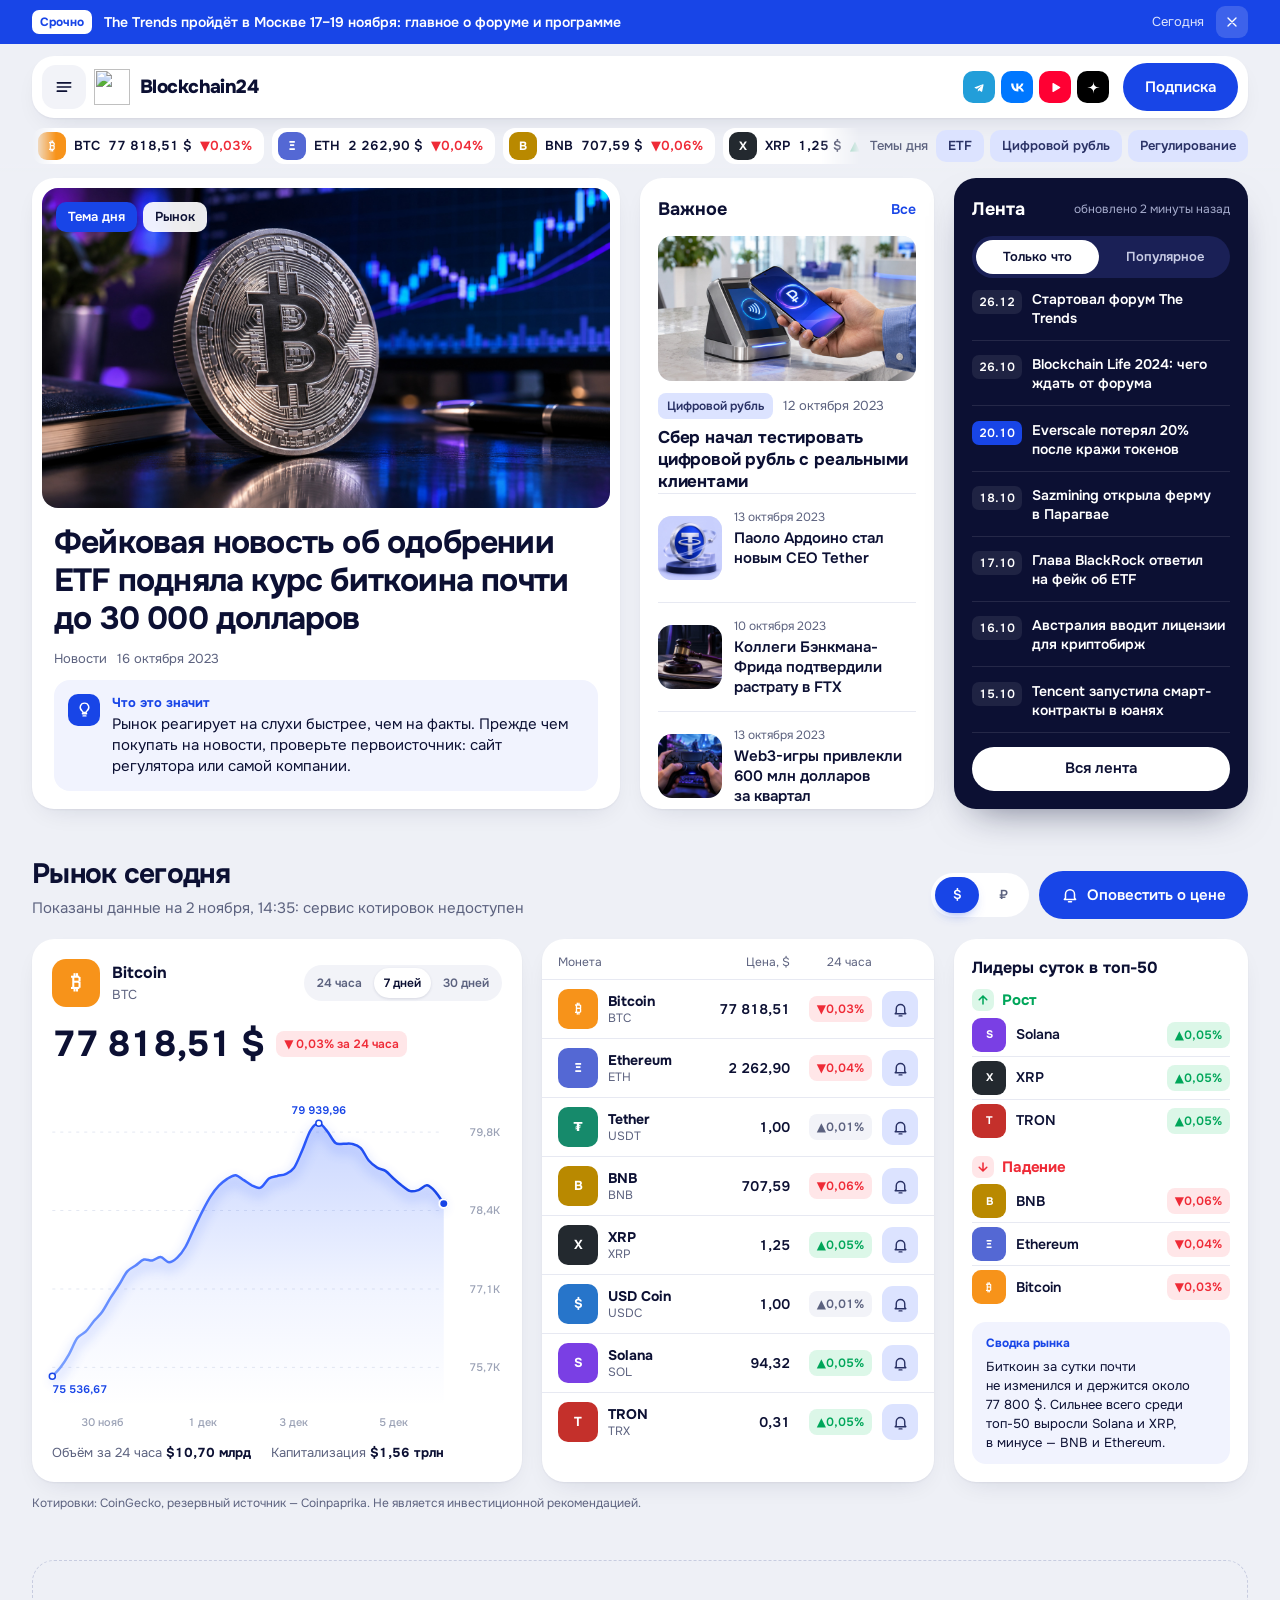
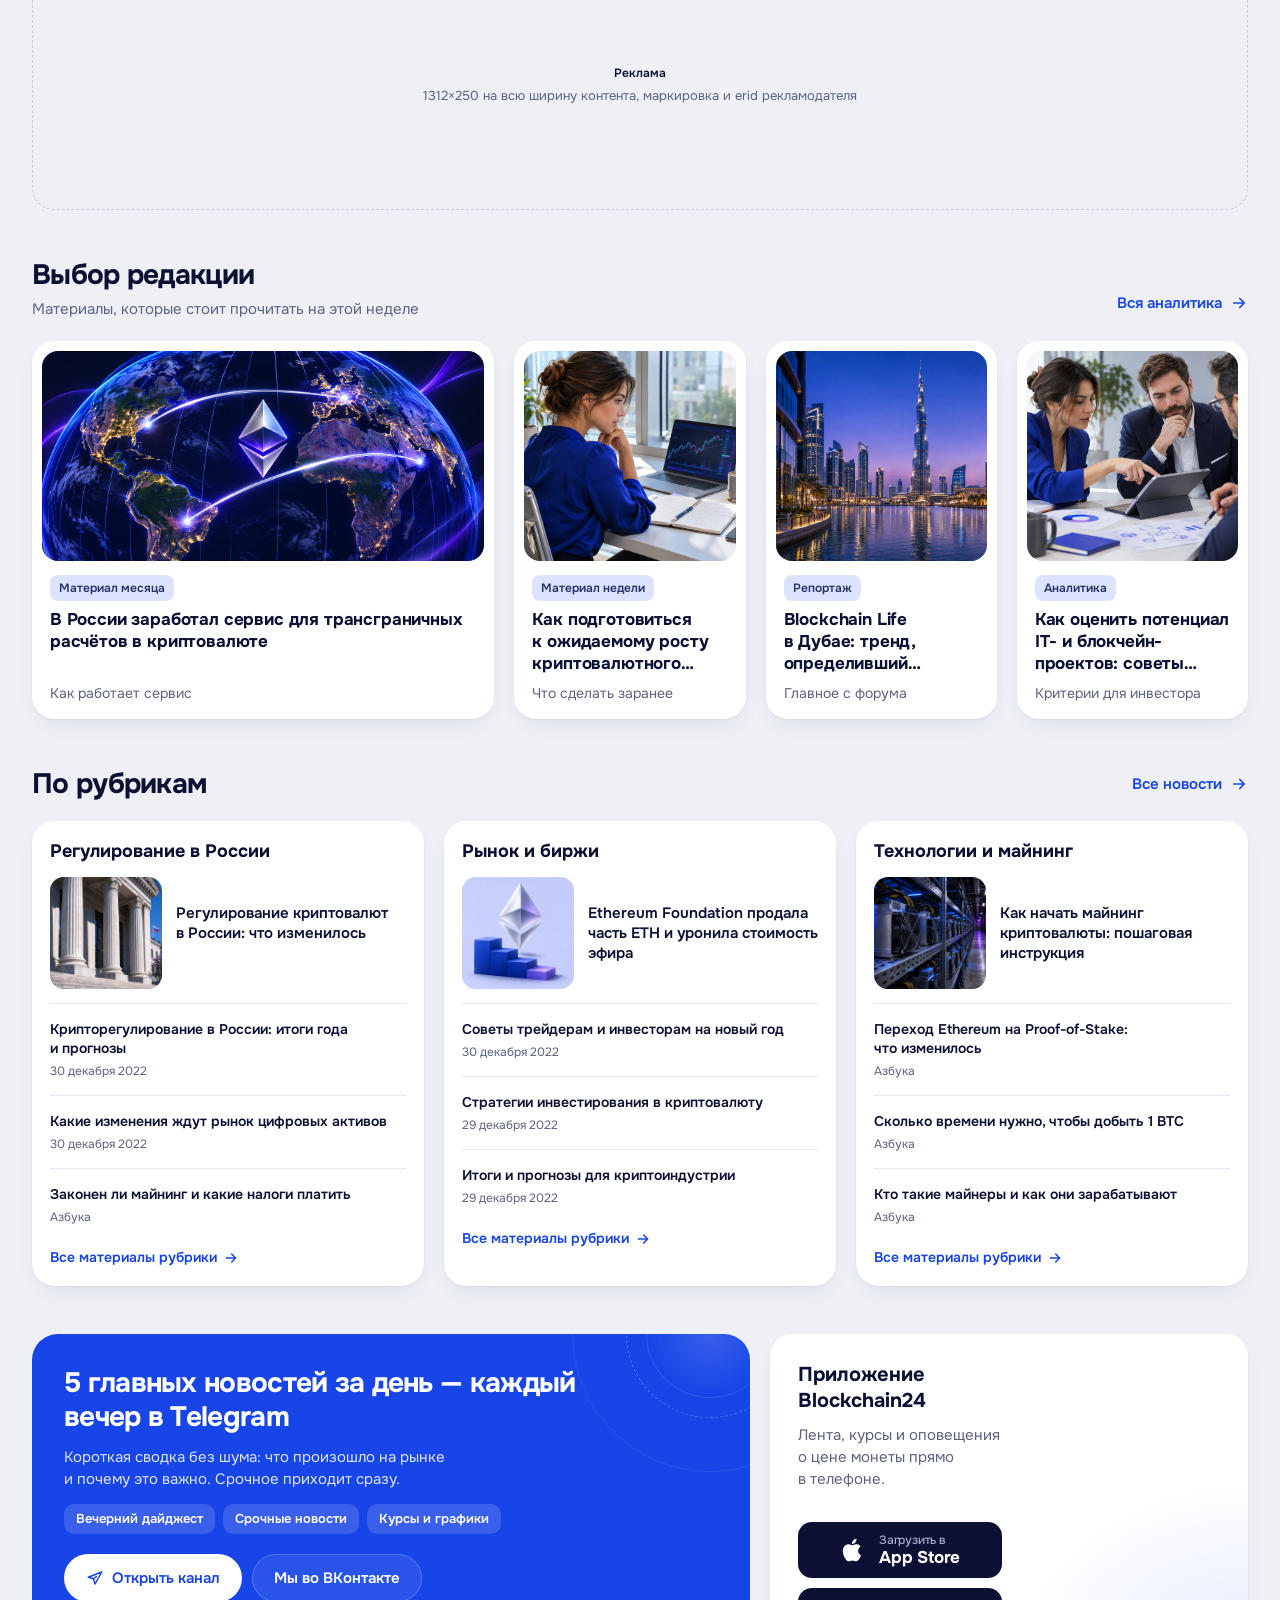
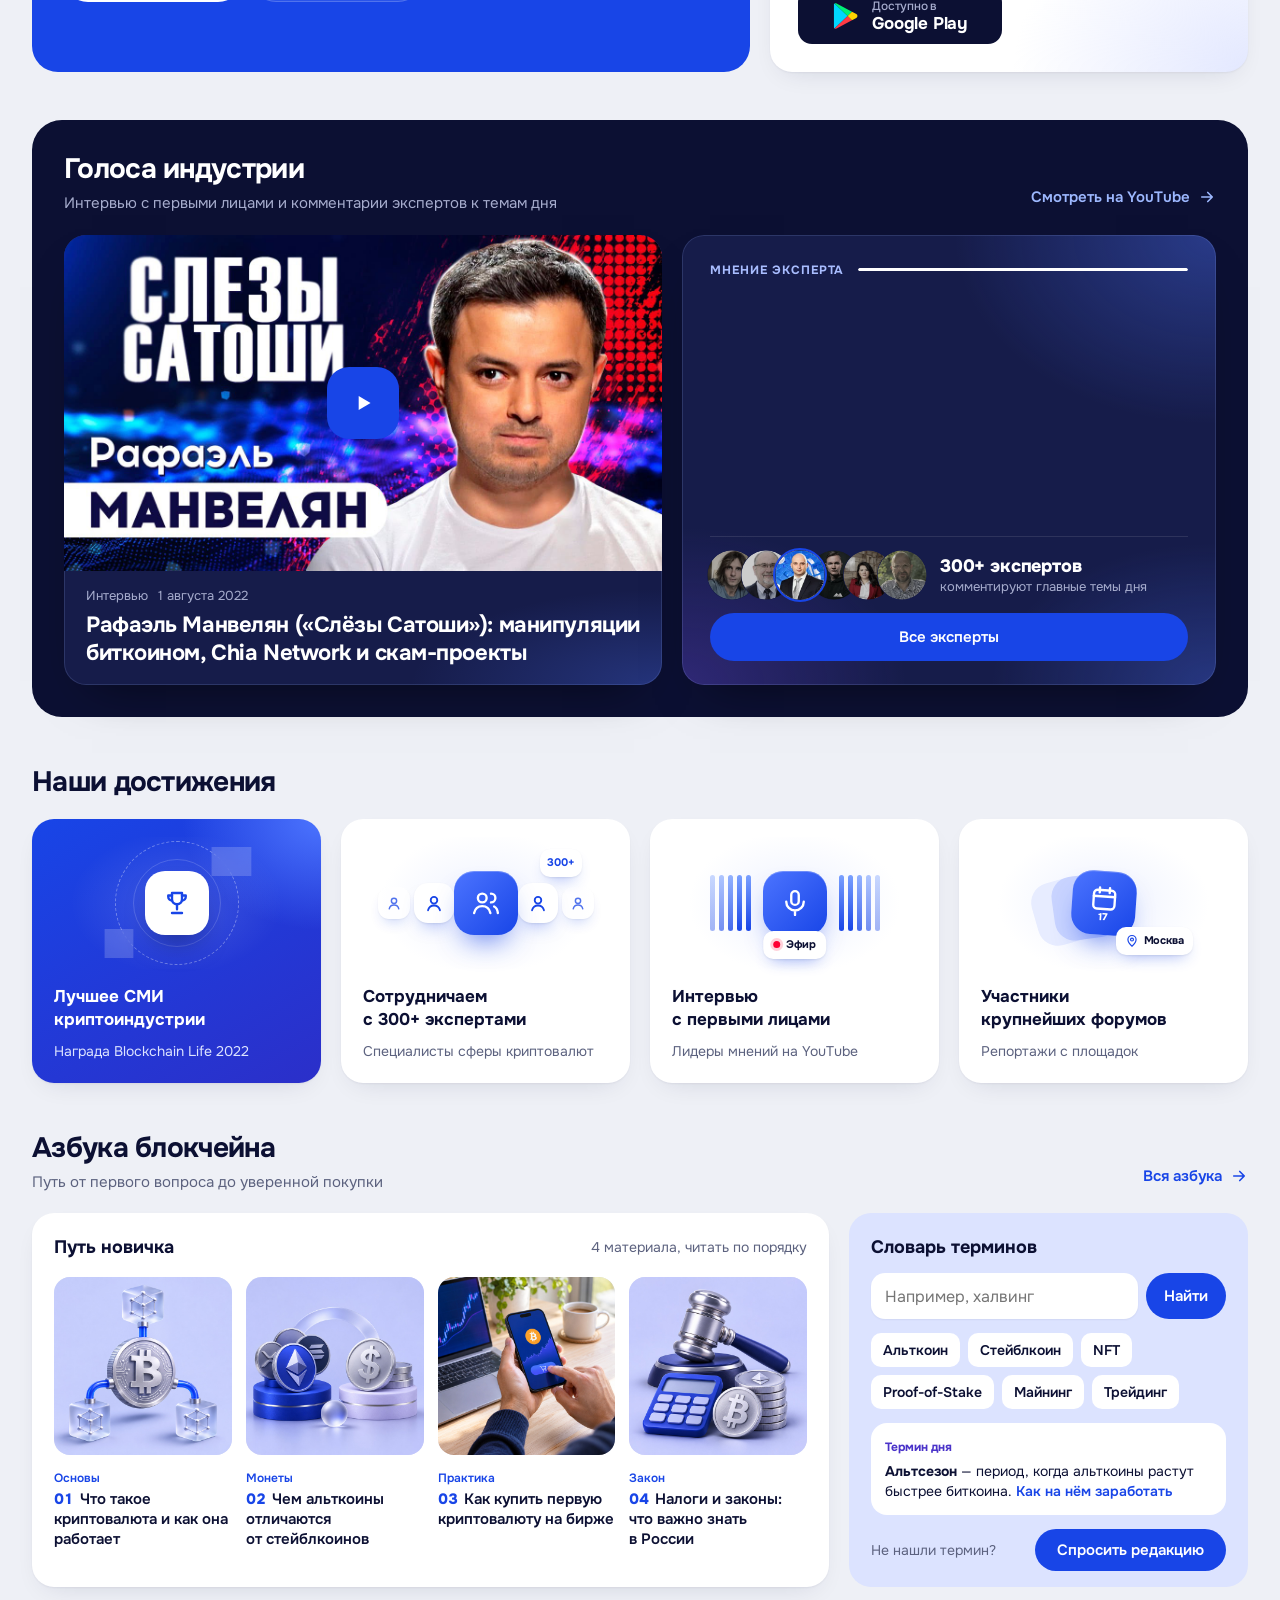
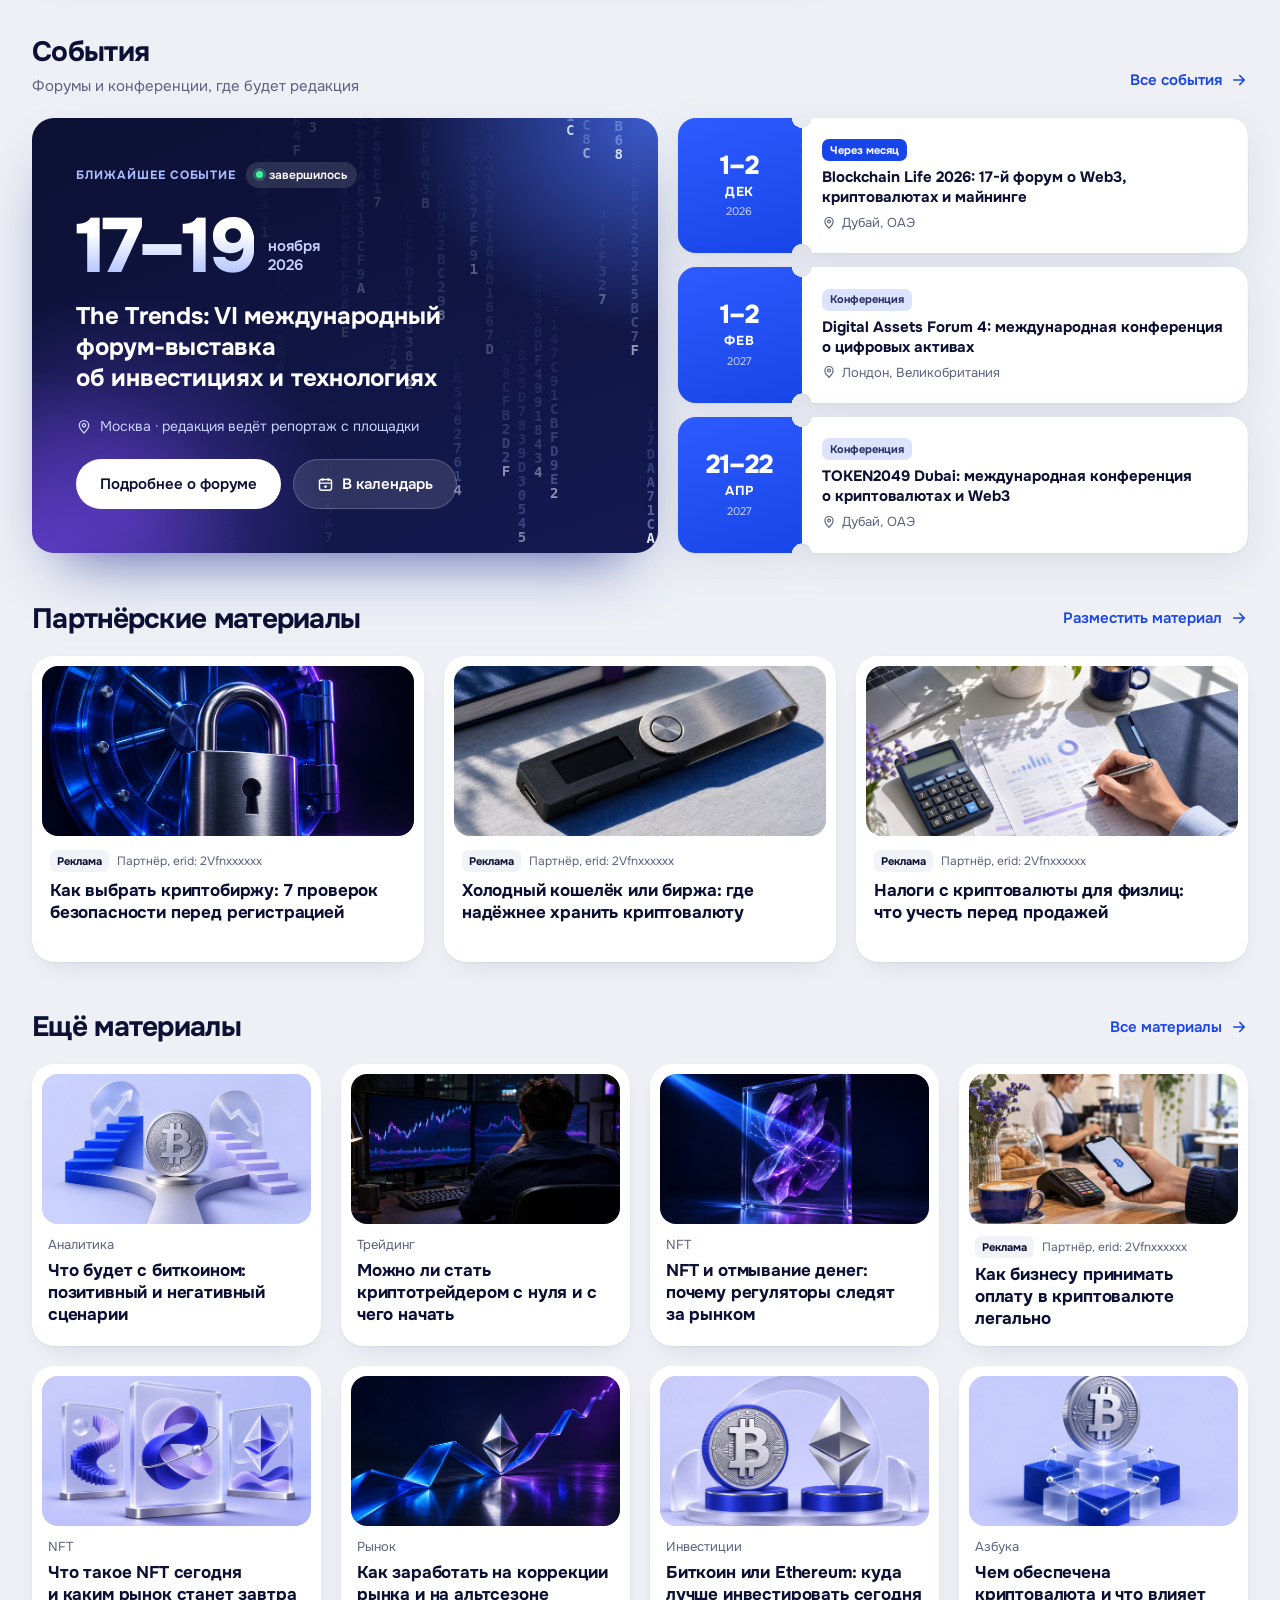
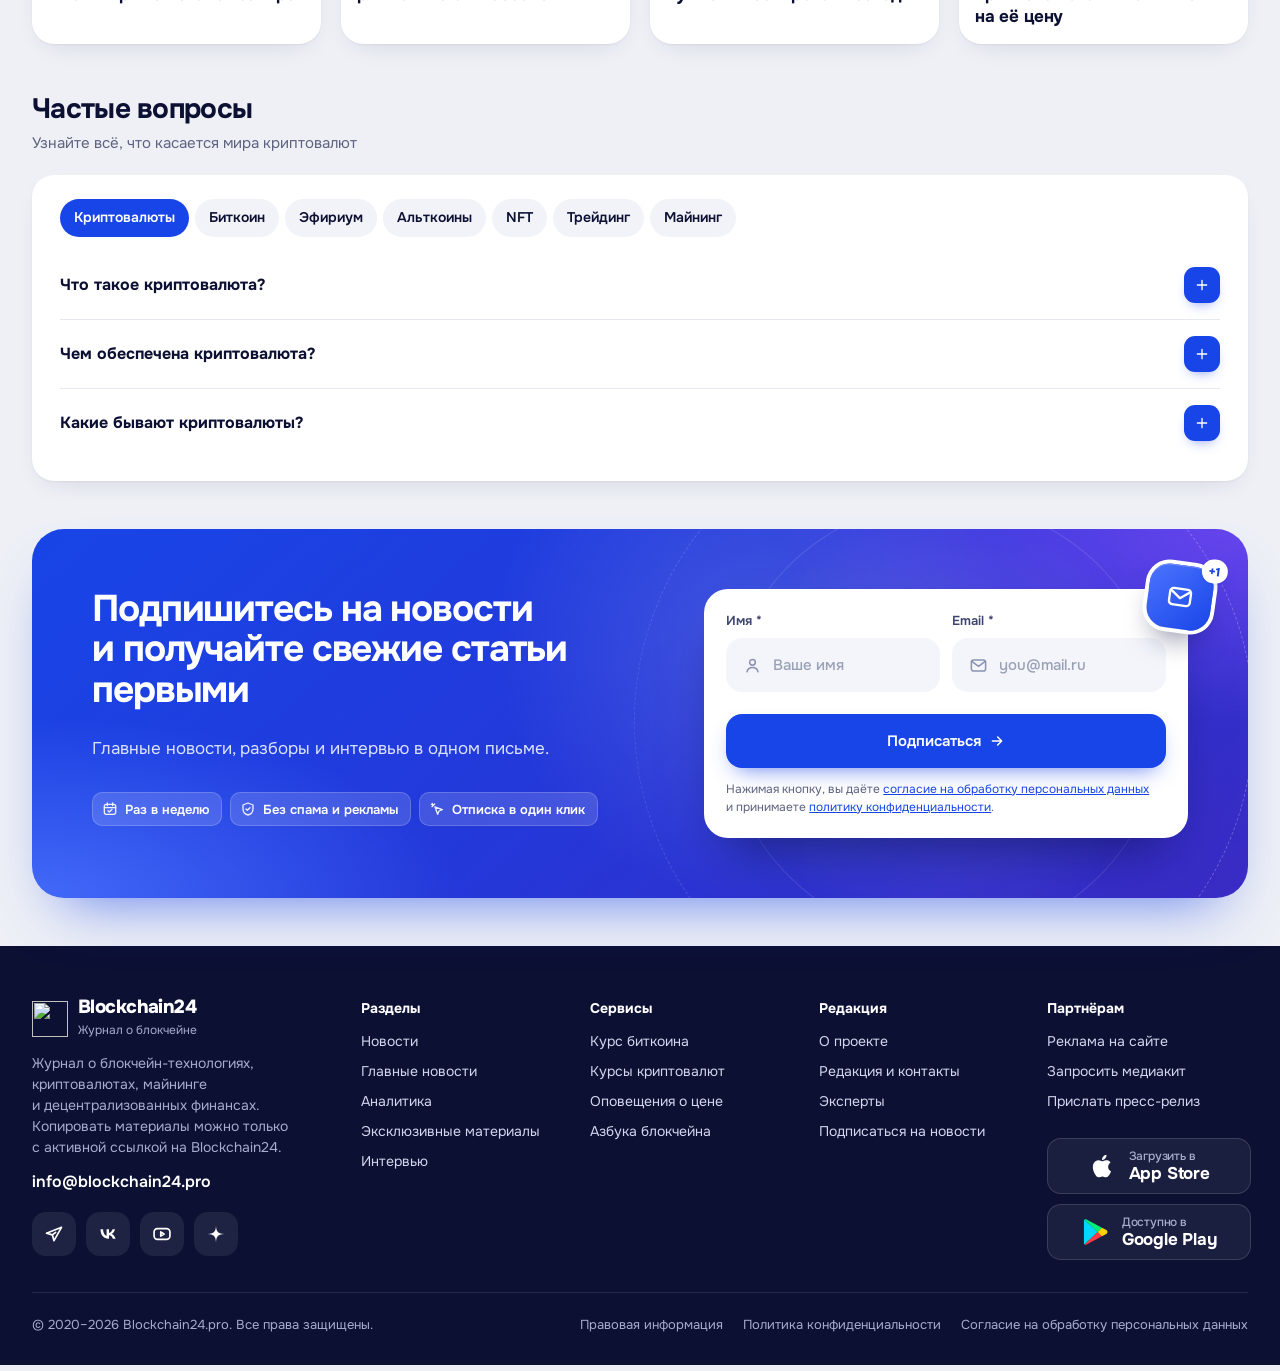
==== commit 6af9cfd3: "Voices block: proper responsive layout 320-1920, fixed quote height Co-Authored-By: Claude Opus 5.5 " ====
--- a/index.html
+++ b/index.html
@@ -928,6 +928,29 @@
 @media (min-width:1100px) and (max-width:1439px){.mf-at{display:none}}
 @media (max-width:767px){.mf-tile{width:48px;height:48px;border-radius:16px;top:-20px;right:-8px}.mf-tile svg{width:22px;height:22px}.mf-tile b{display:none}.mf-at{display:none}}
 @media (prefers-reduced-motion:reduce){.tg-art *,.mail-art *,.mf-tile,.mf-at{animation:none!important}}
+/* голоса индустрии: адаптив. Две колонки только с 1100px, высоту ряда задаёт более высокая карточка — ничего не обрезается */
+.vgrid{grid-template-columns:minmax(0,1fr)}
+@media (min-width:1100px){.vgrid{grid-template-columns:minmax(0,1.12fr) minmax(0,1fr)}.vgrid>.experts{height:auto;min-height:0}}
+.video-b{flex:1;display:flex;flex-direction:column;justify-content:center}
+.vq-foot{flex-wrap:wrap;row-gap:12px}
+.vq-fact{flex:1 1 160px}
+@media (max-width:1099px){.vq blockquote{font-size:20px}}
+@media (max-width:767px){
+ .voices .sec-h{margin-bottom:16px}
+ .vgrid{gap:14px}
+ .video-b{padding:14px 16px 16px}
+ .video .t-wide{font-size:18px;line-height:24px;height:48px}
+ .play{width:56px;height:56px;border-radius:18px}
+ .vq-card{padding:20px 18px 18px}
+ .vq-k{font-size:11px}
+ .vq blockquote{font-size:18px;line-height:1.4}
+ .vq-who img{width:44px;height:44px}
+ .vq-who b{font-size:15px;line-height:20px}
+}
+@media (max-width:480px){.vq-foot{flex-direction:column;align-items:flex-start}.vq-fact{flex:none}}
+@media (max-width:360px){.voices{padding:20px 12px}.vq-card{padding:18px 14px 16px}.vq blockquote{font-size:17px}.vq-av{width:36px;height:36px;flex-basis:36px}}
+/* планшет: видео горизонтальной карточкой, чтобы не растягивалось на всю ширину */
+@media (min-width:768px) and (max-width:1099px){.video{flex-direction:row}.video .media{flex:0 0 58%;align-self:center}.video-b{padding:20px 24px}.video .t-wide{-webkit-line-clamp:5;height:auto;font-size:19px;line-height:25px}}
 </style>
 </head>
 <body>
@@ -1836,7 +1859,19 @@
  }
  bar.addEventListener('animationend',function(){show((cur+1)%Q.length)});
  avs.addEventListener('click',function(e){var b=e.target.closest('.vq-av');if(b)show(+b.dataset.i)});
- fill(0);show(0);
+ /* высота цитаты — по самой длинной, чтобы карточка не прыгала при смене */
+ var fw=0;
+ function fit(){
+  var w=fig.clientWidth;if(!w||w===fw)return;fw=w;
+  var c=fig.cloneNode(true);c.removeAttribute('aria-live');c.classList.remove('out');c.style.cssText='position:absolute;visibility:hidden;left:0;top:0;min-height:0;width:'+w+'px';
+  $$('[id]',c).forEach(function(n){n.removeAttribute('id')});box.appendChild(c);
+  var t=$('blockquote',c),nm=$('.vq-who b',c),rl=$('.vq-who small',c),m=0;
+  Q.forEach(function(q){t.textContent='«'+q.t+'»';nm.textContent=q.n;rl.textContent=q.r;m=Math.max(m,c.offsetHeight)});
+  box.removeChild(c);fig.style.minHeight=m+'px';
+ }
+ if(window.ResizeObserver)new ResizeObserver(fit).observe(box);
+ if(document.fonts&&document.fonts.ready)document.fonts.ready.then(function(){fw=0;fit()});
+ fill(0);show(0);fit();
 })();
 })();
 </script>
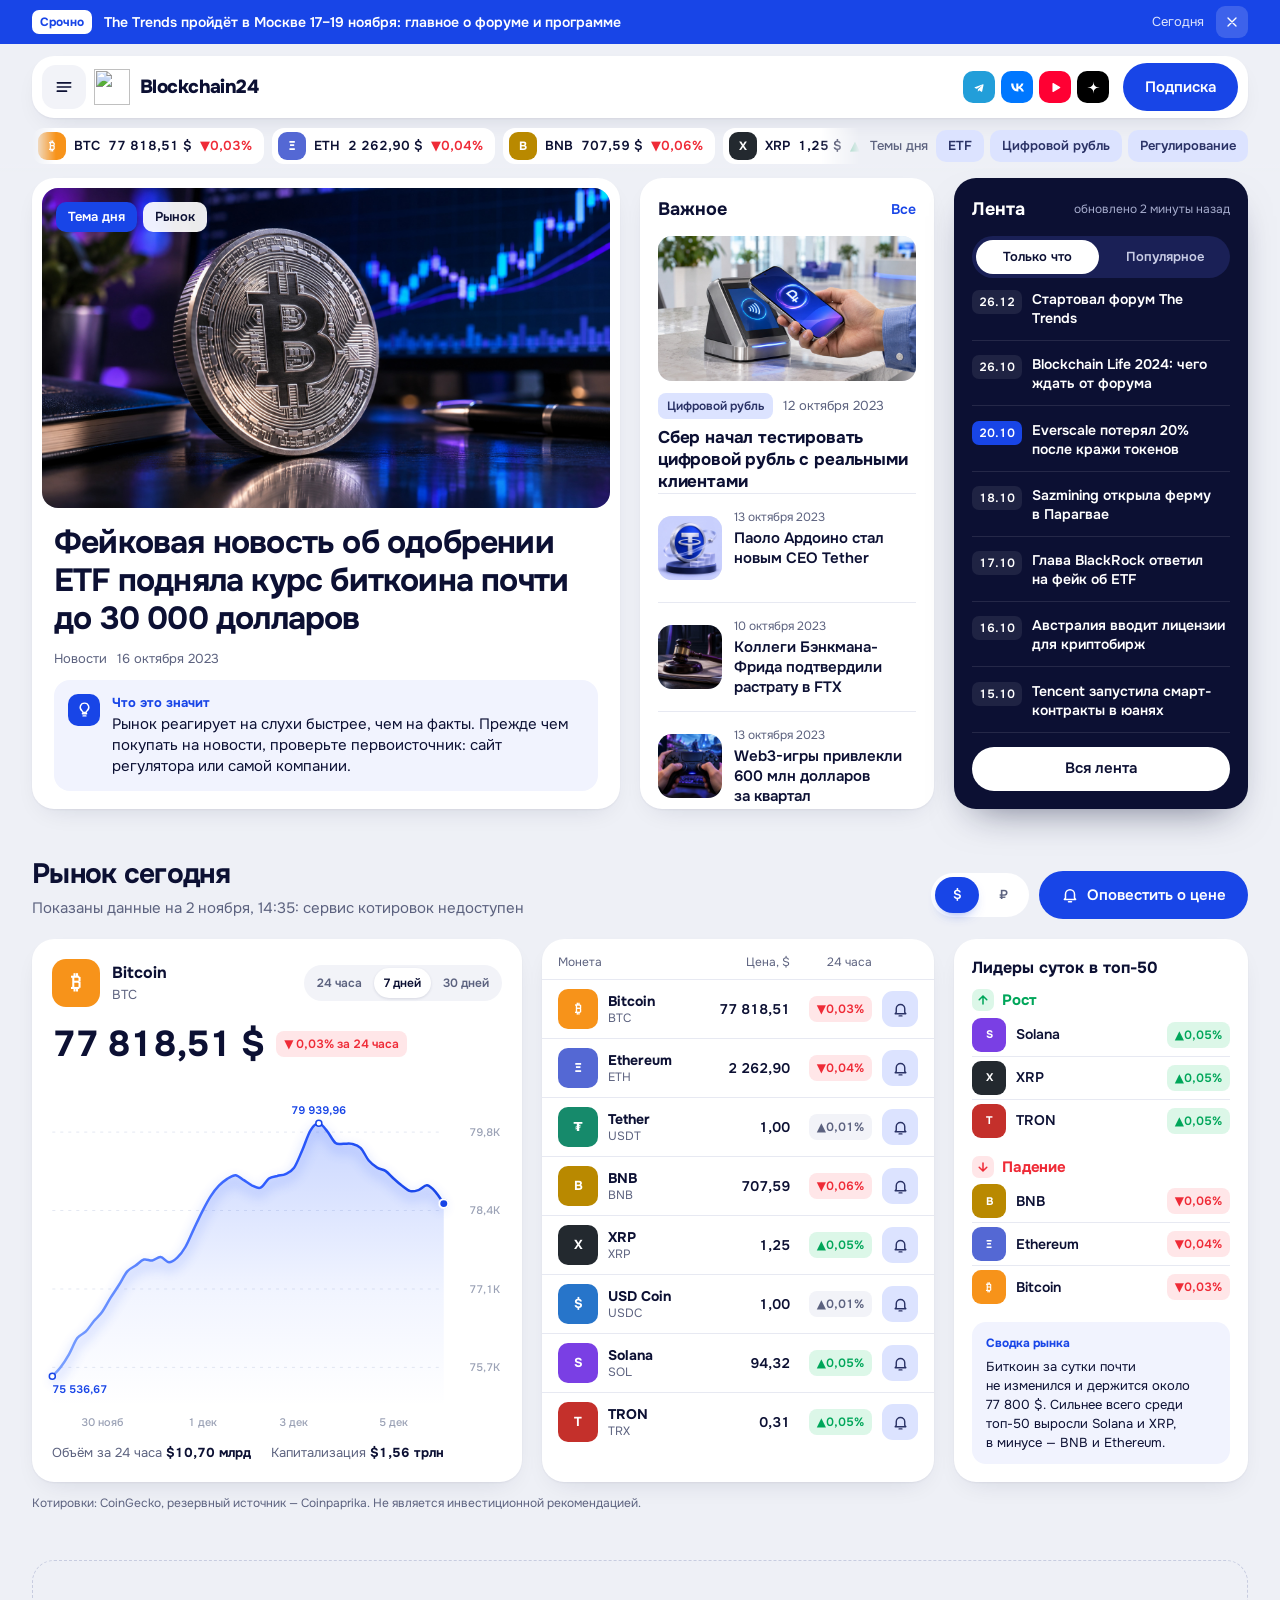
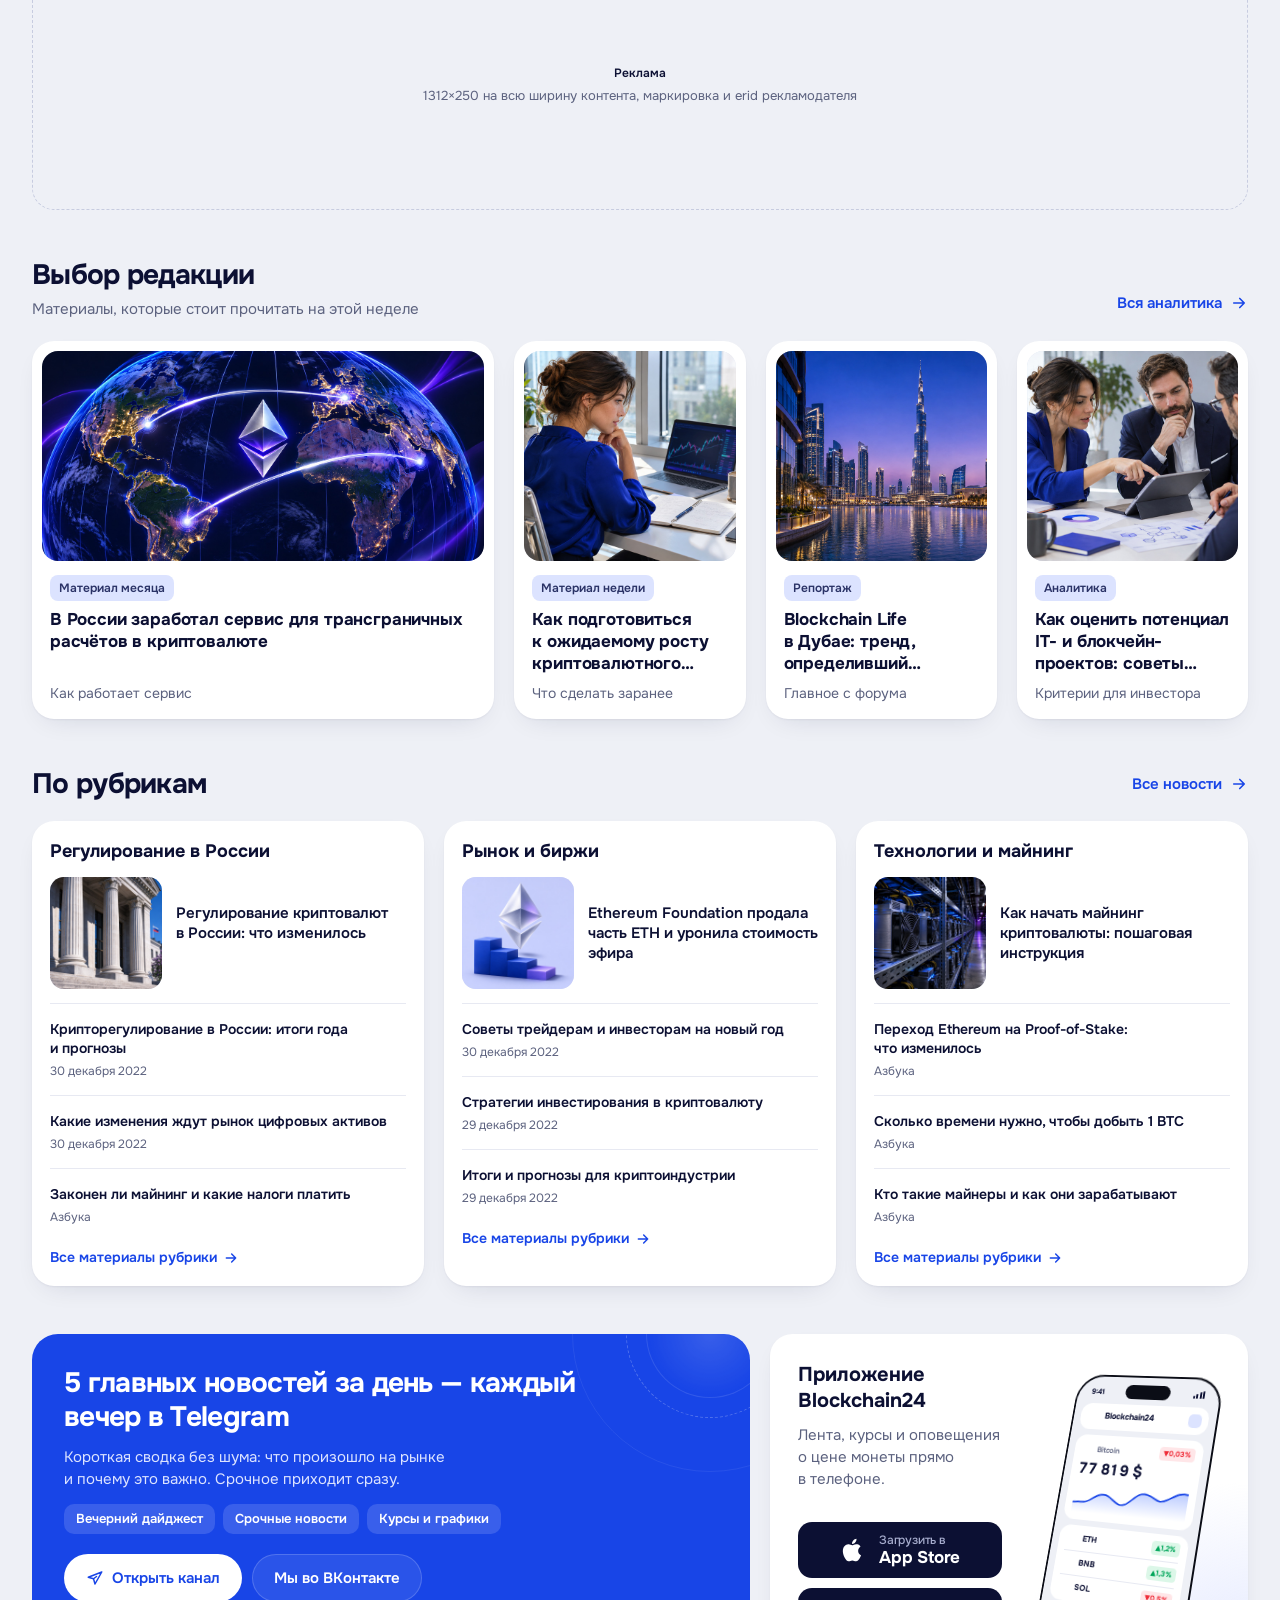
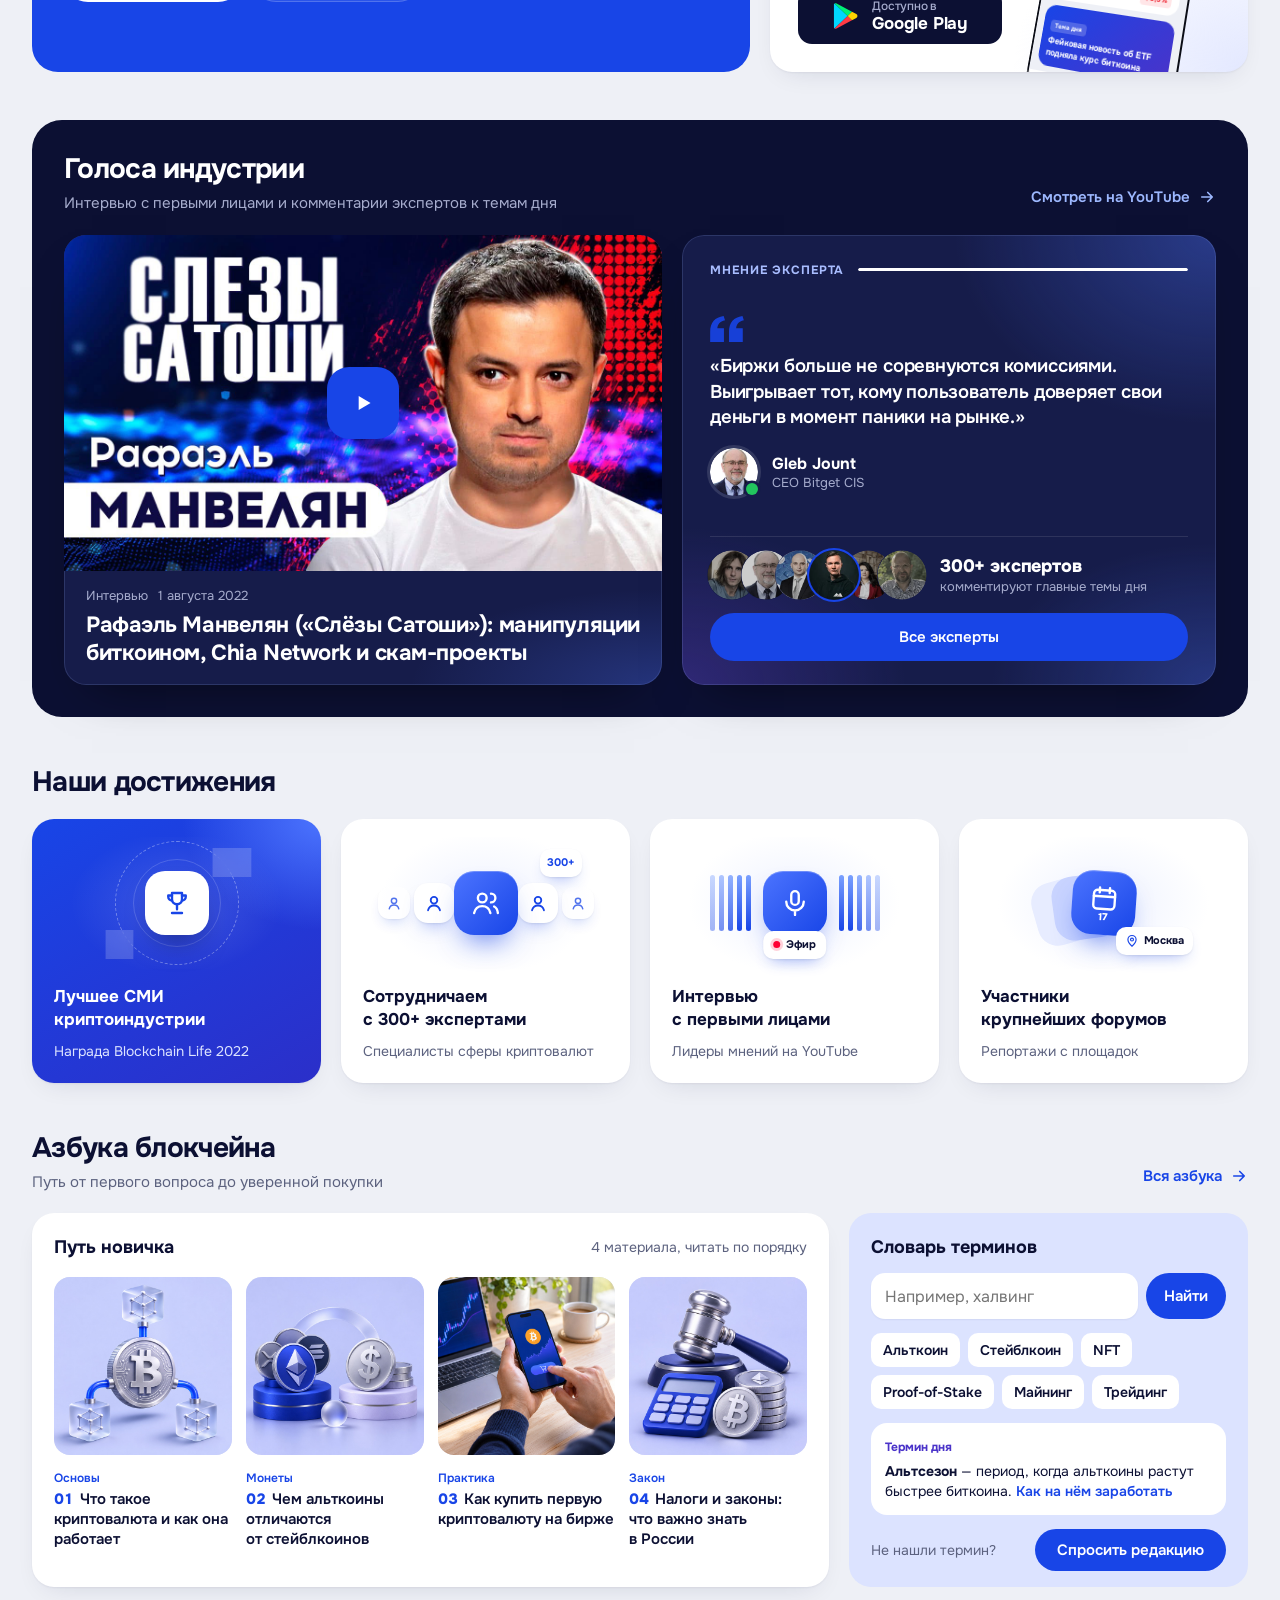
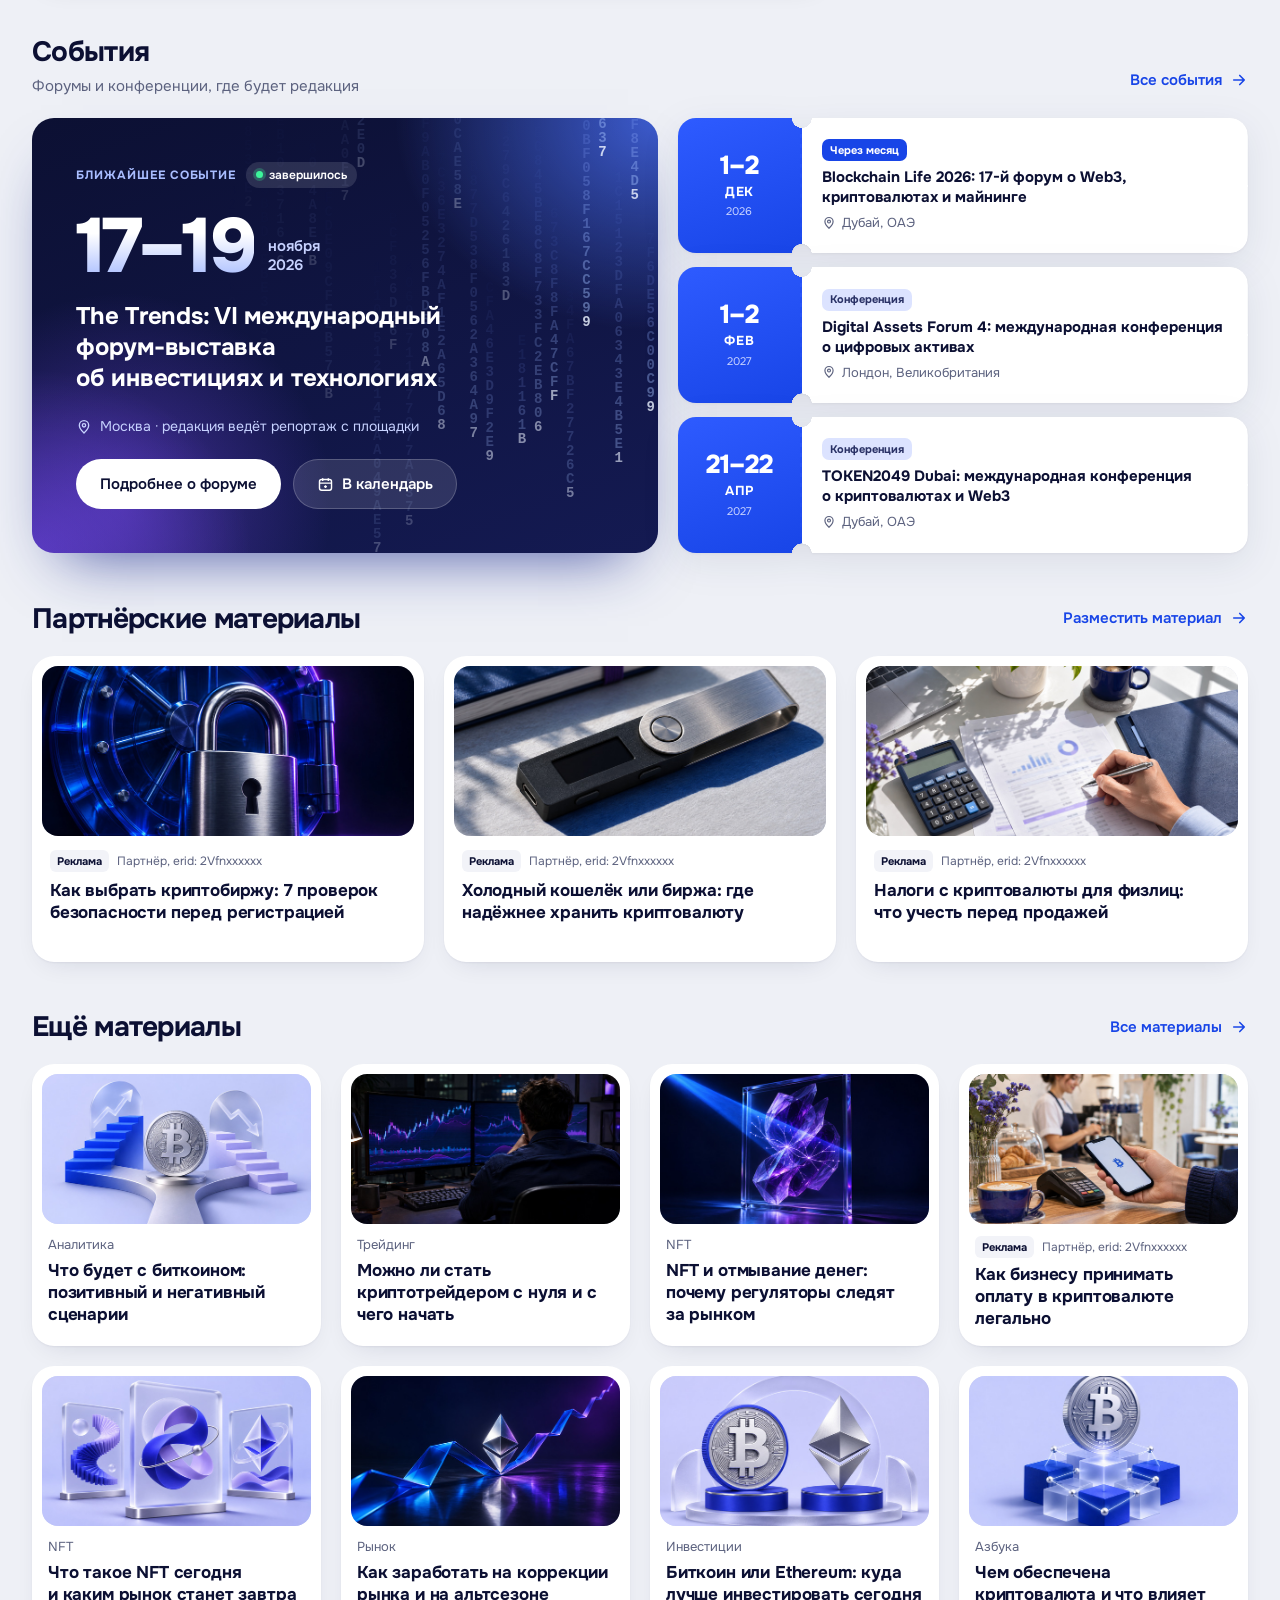
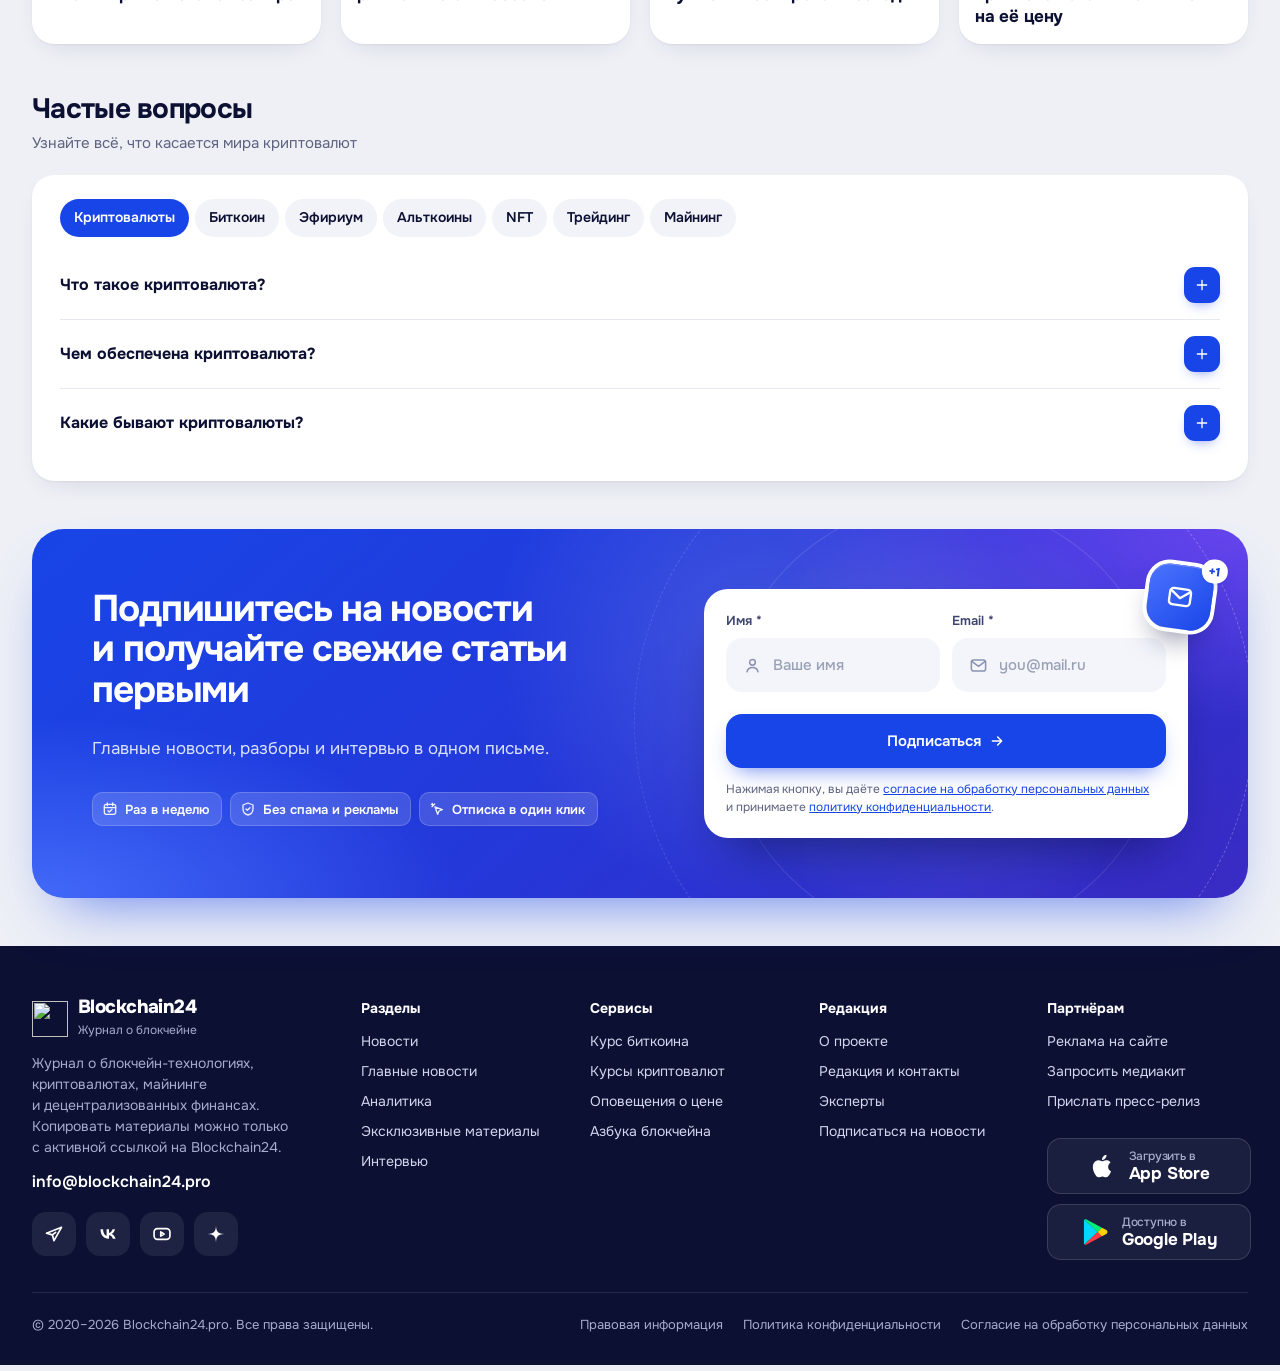
==== commit bb22fc5a: "Mobile menu: red YouTube button like in header Co-Authored-By: Claude Opus 5.5 <noreply@anthropic.co" ====
--- a/index.html
+++ b/index.html
@@ -747,6 +747,9 @@
 .soc .bs{width:44px;height:44px;flex-basis:44px;border-radius:14px}
 .soc a.bs-tg,.soc a.bs-tg:hover{background:#229ED9}.soc a.bs-vk{background:#0077FF}.soc a.bs-dz{background:#000}.soc a.bs-yt{background:#fff}
 .soc a.bs-tg:hover{background:#229ED9}.soc a.bs-vk:hover{background:#0077FF}.soc a.bs-yt:hover{background:#fff}.soc a.bs-dz:hover{background:#000}
+/* бургер-меню: YouTube красный, как в шапке (белый фон от подвала прятал белый Play) */
+.drawer .soc a.bs-yt,.drawer .soc a.bs-yt:hover{background:#FF0033}
+.drawer .soc a.bs-yt svg{width:22px;height:22px}
 .soc .bs-dz{box-shadow:inset 0 0 0 1px rgba(255,255,255,.18)}
 .video .media iframe{position:absolute;inset:0;width:100%;height:100%;border:0}.video.is-playing{cursor:default}
 .lnk-ar{display:inline-flex;align-items:center;gap:6px}
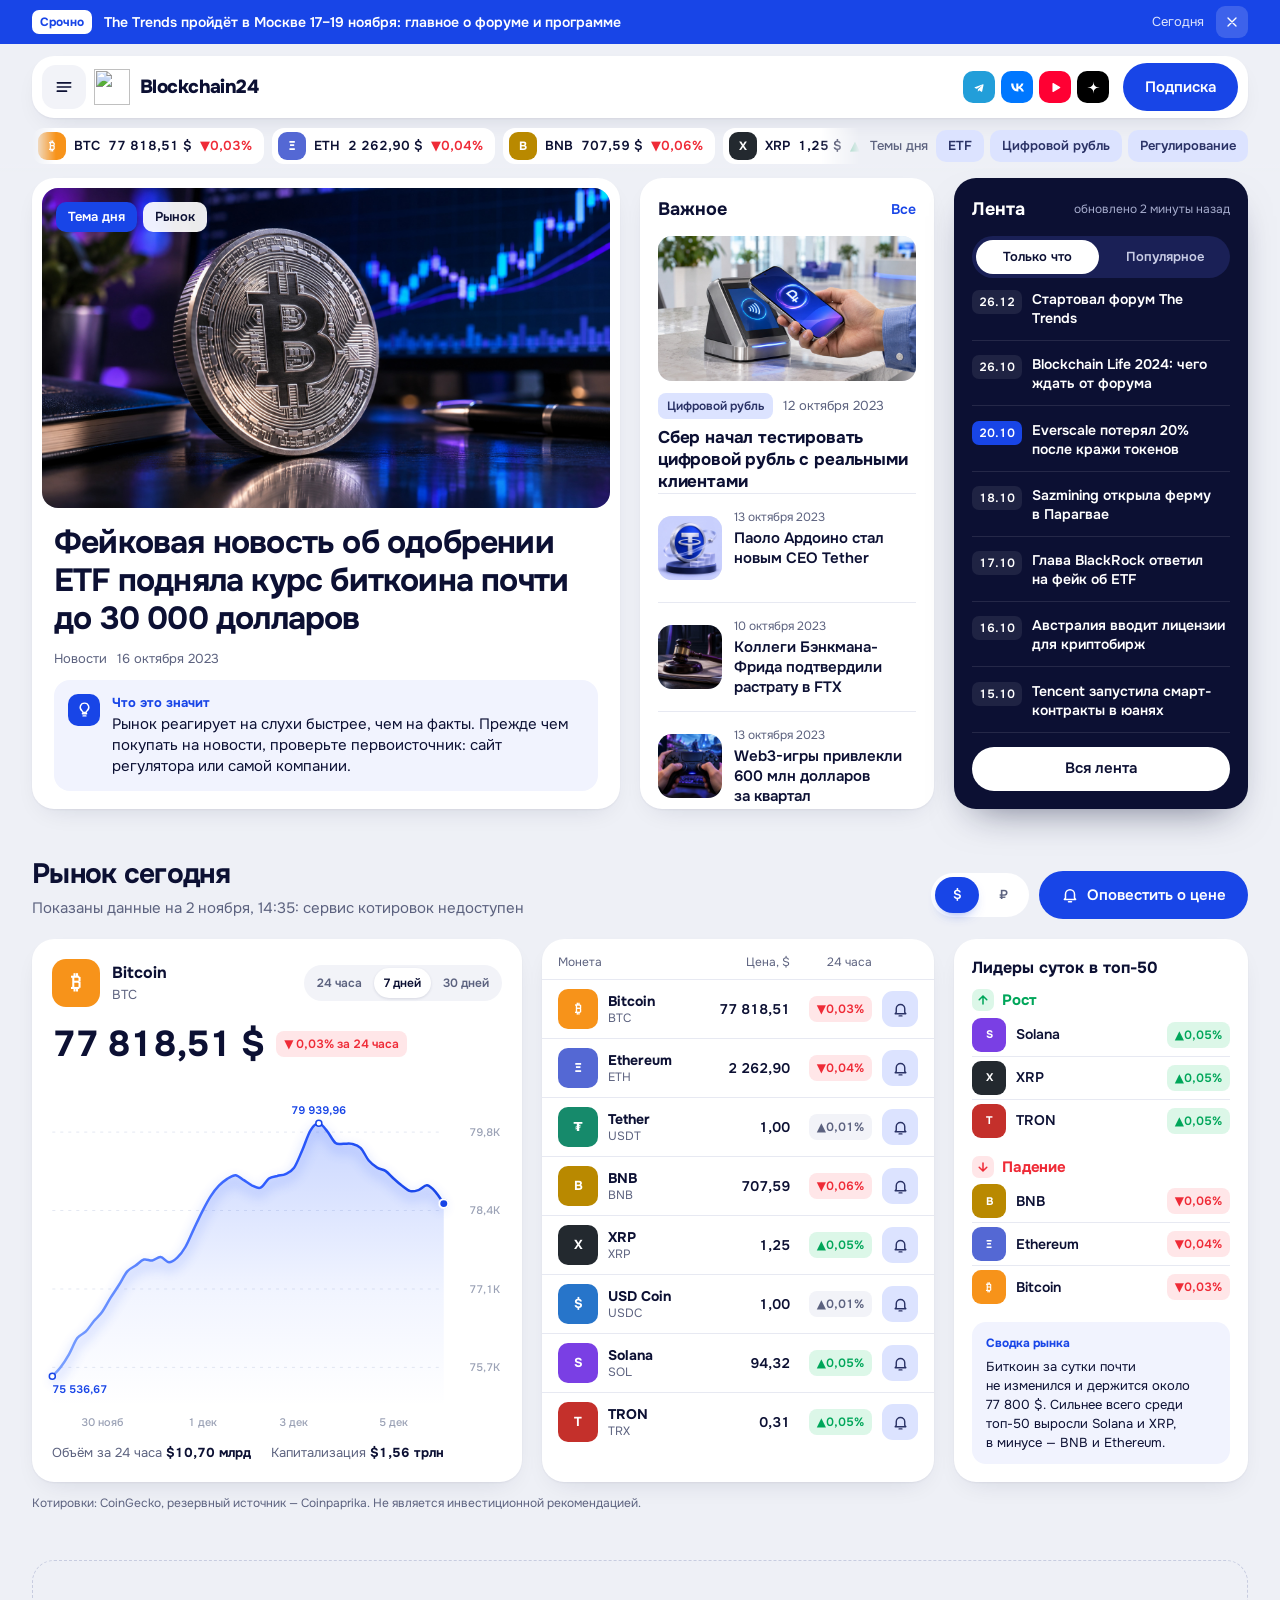
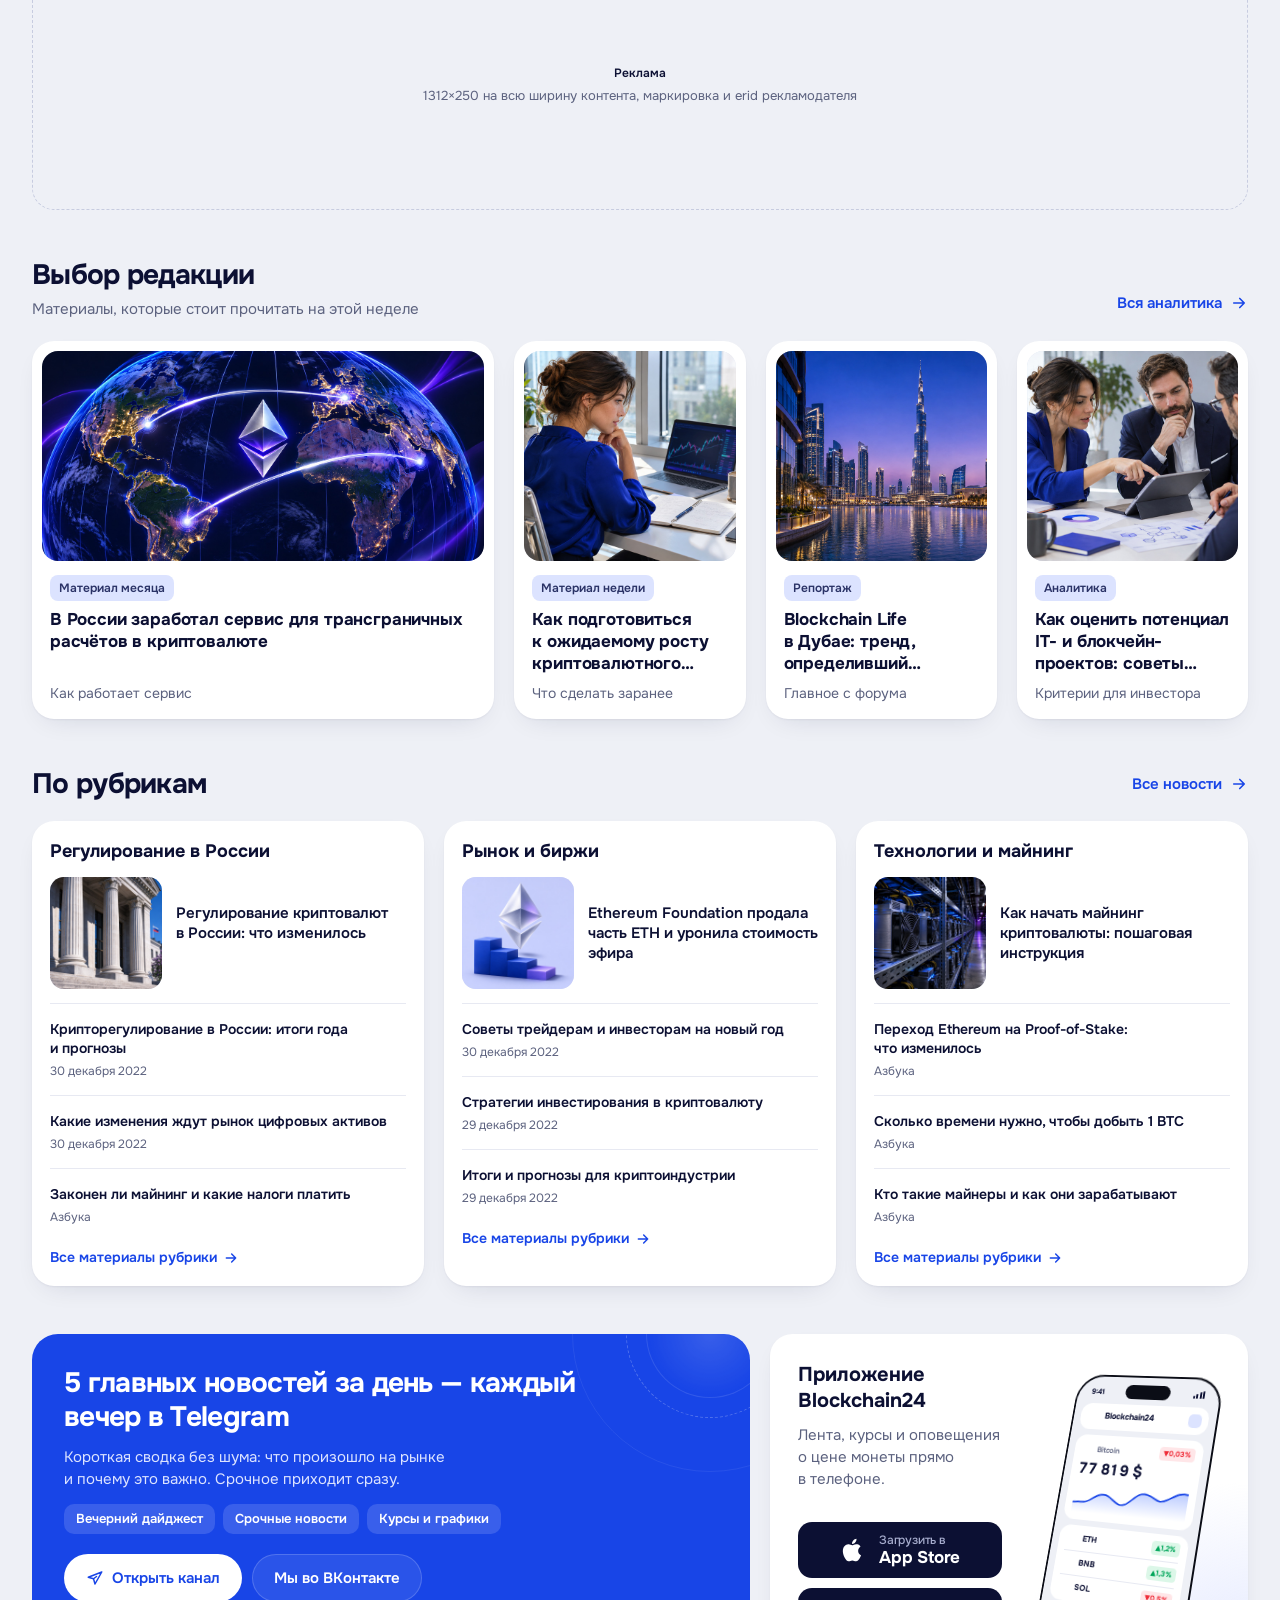
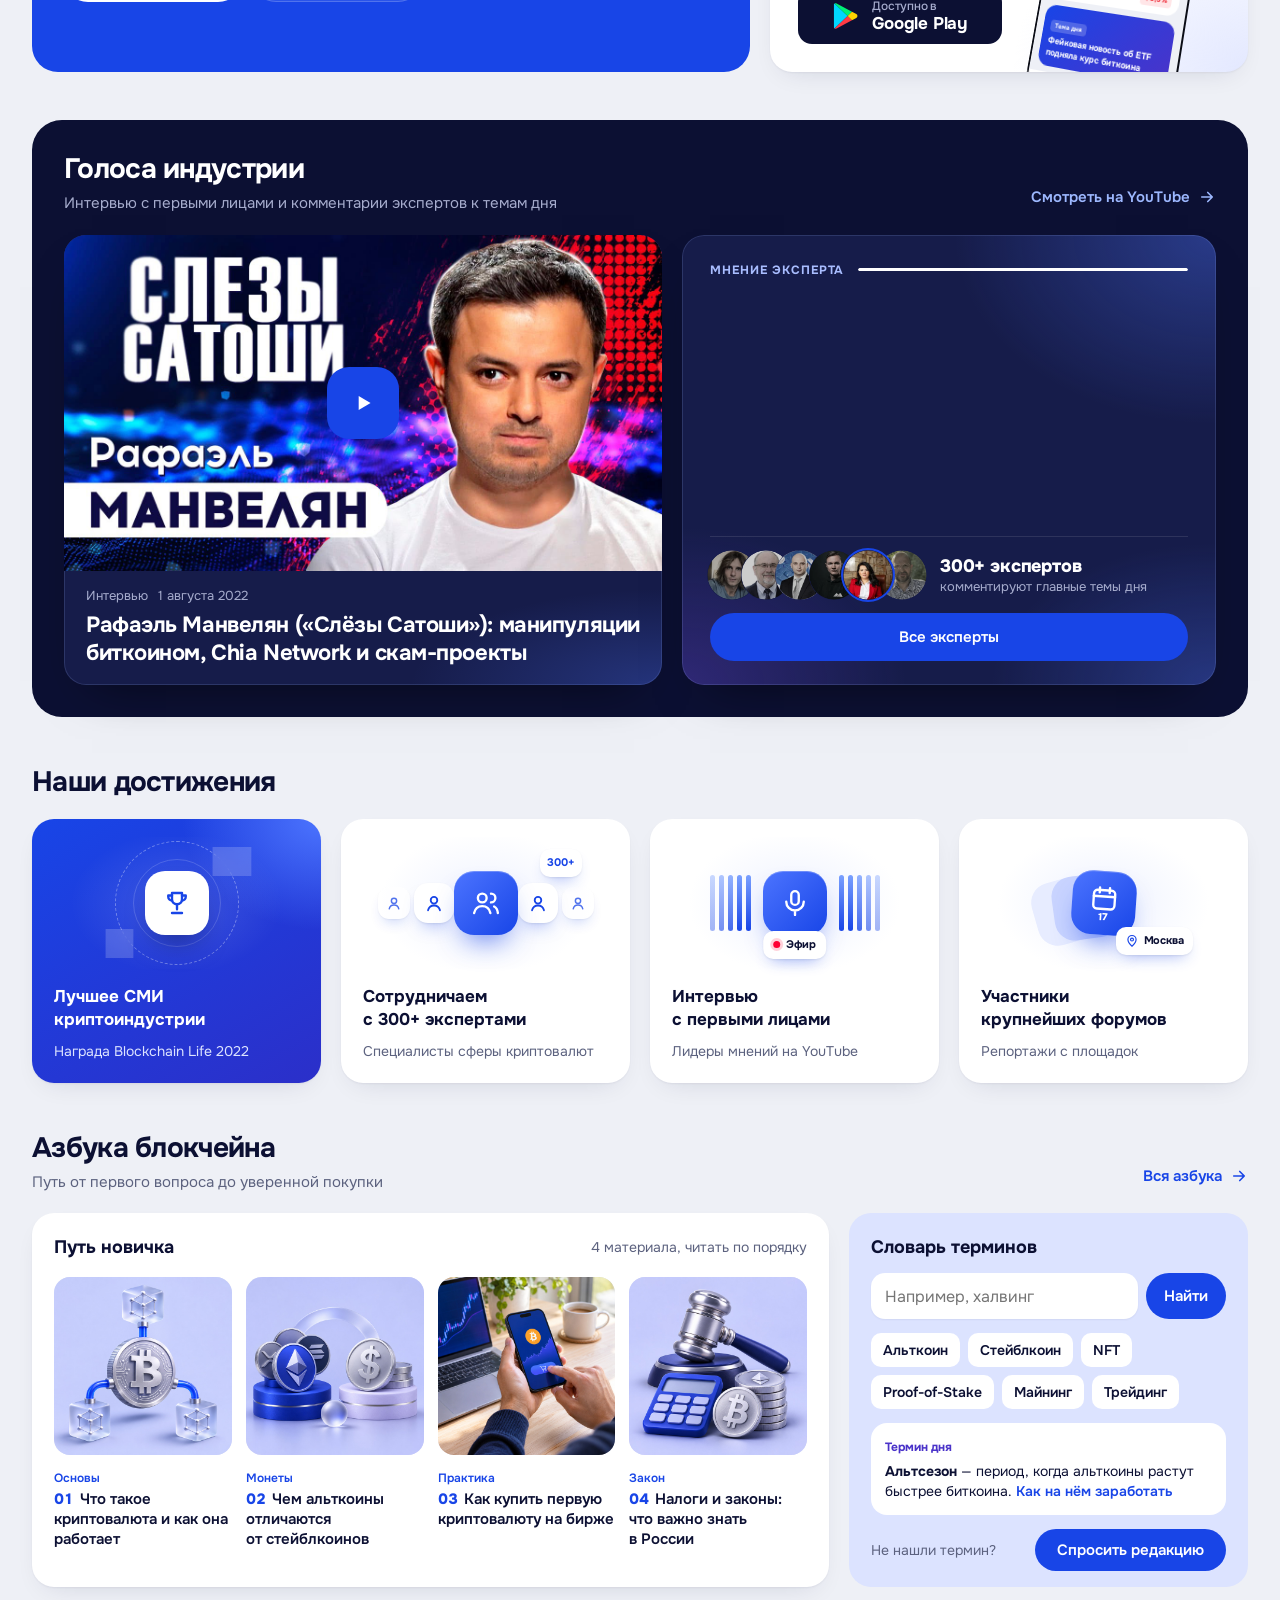
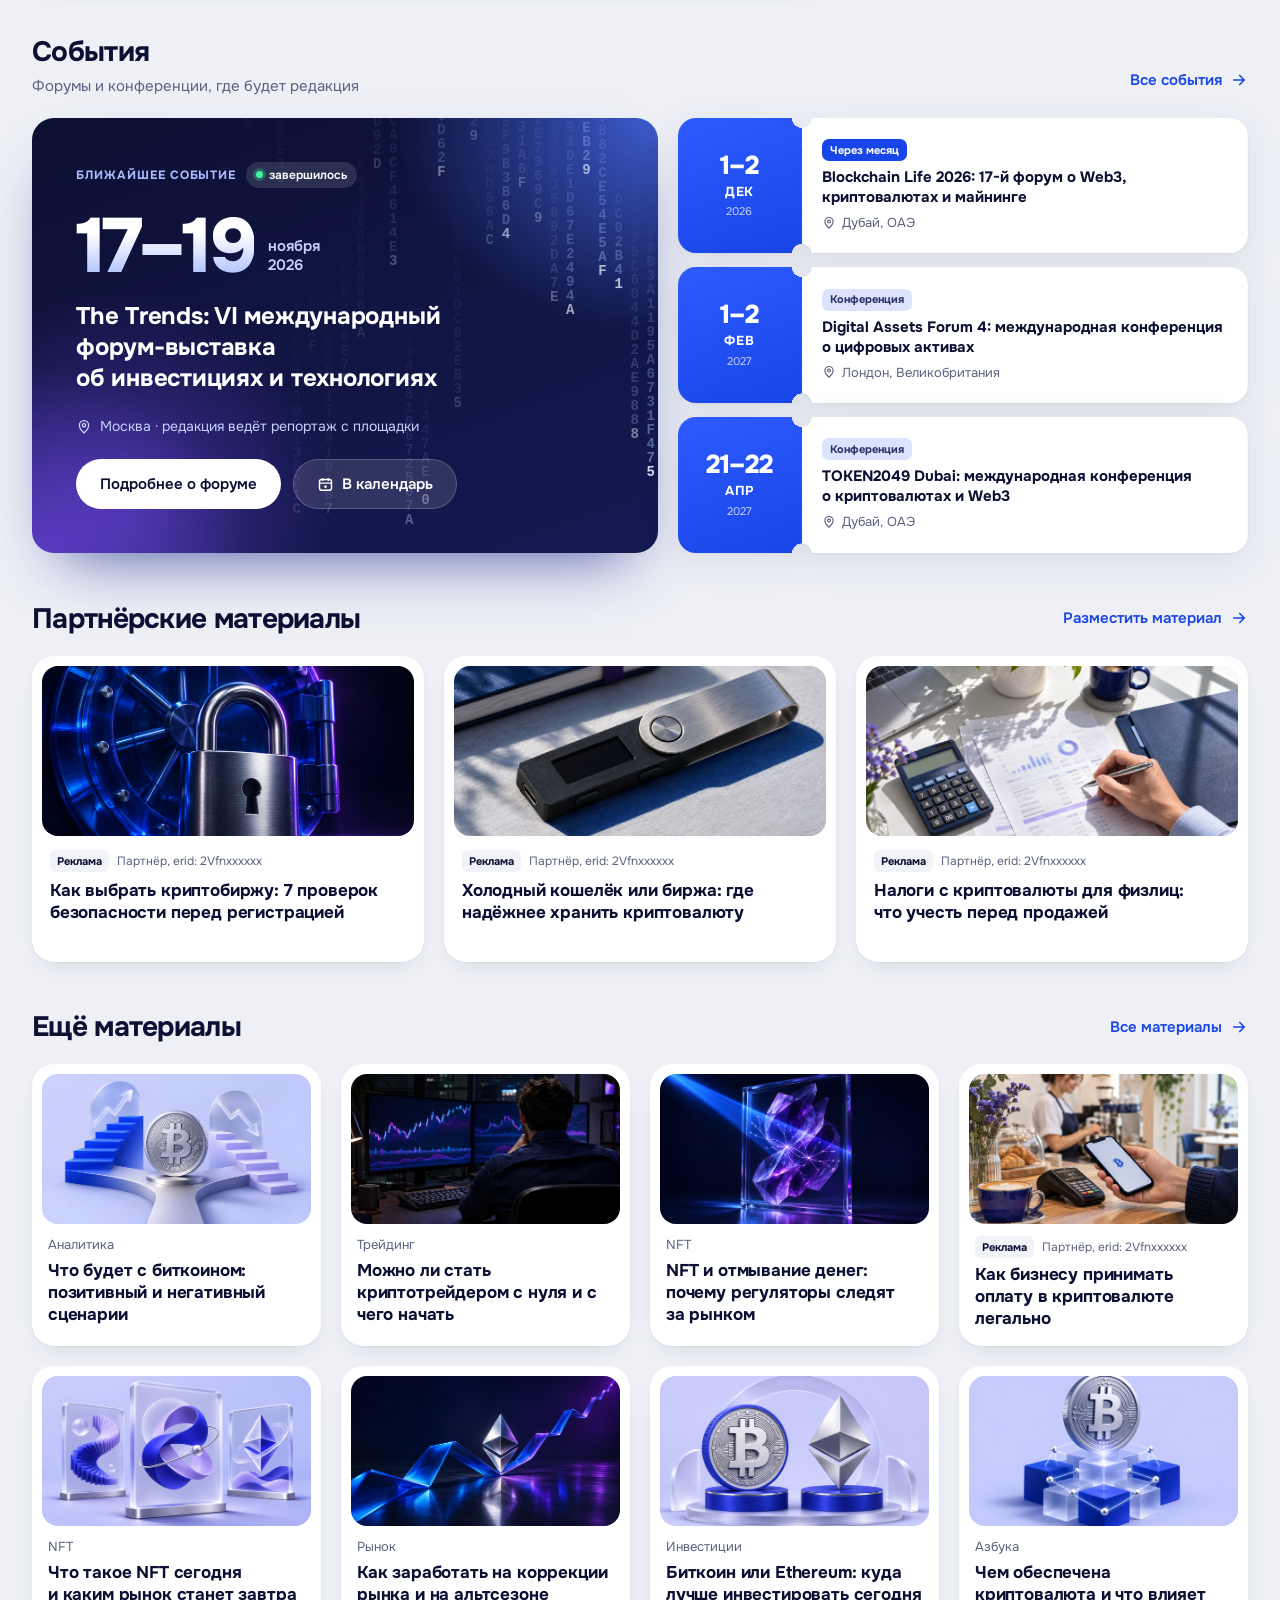
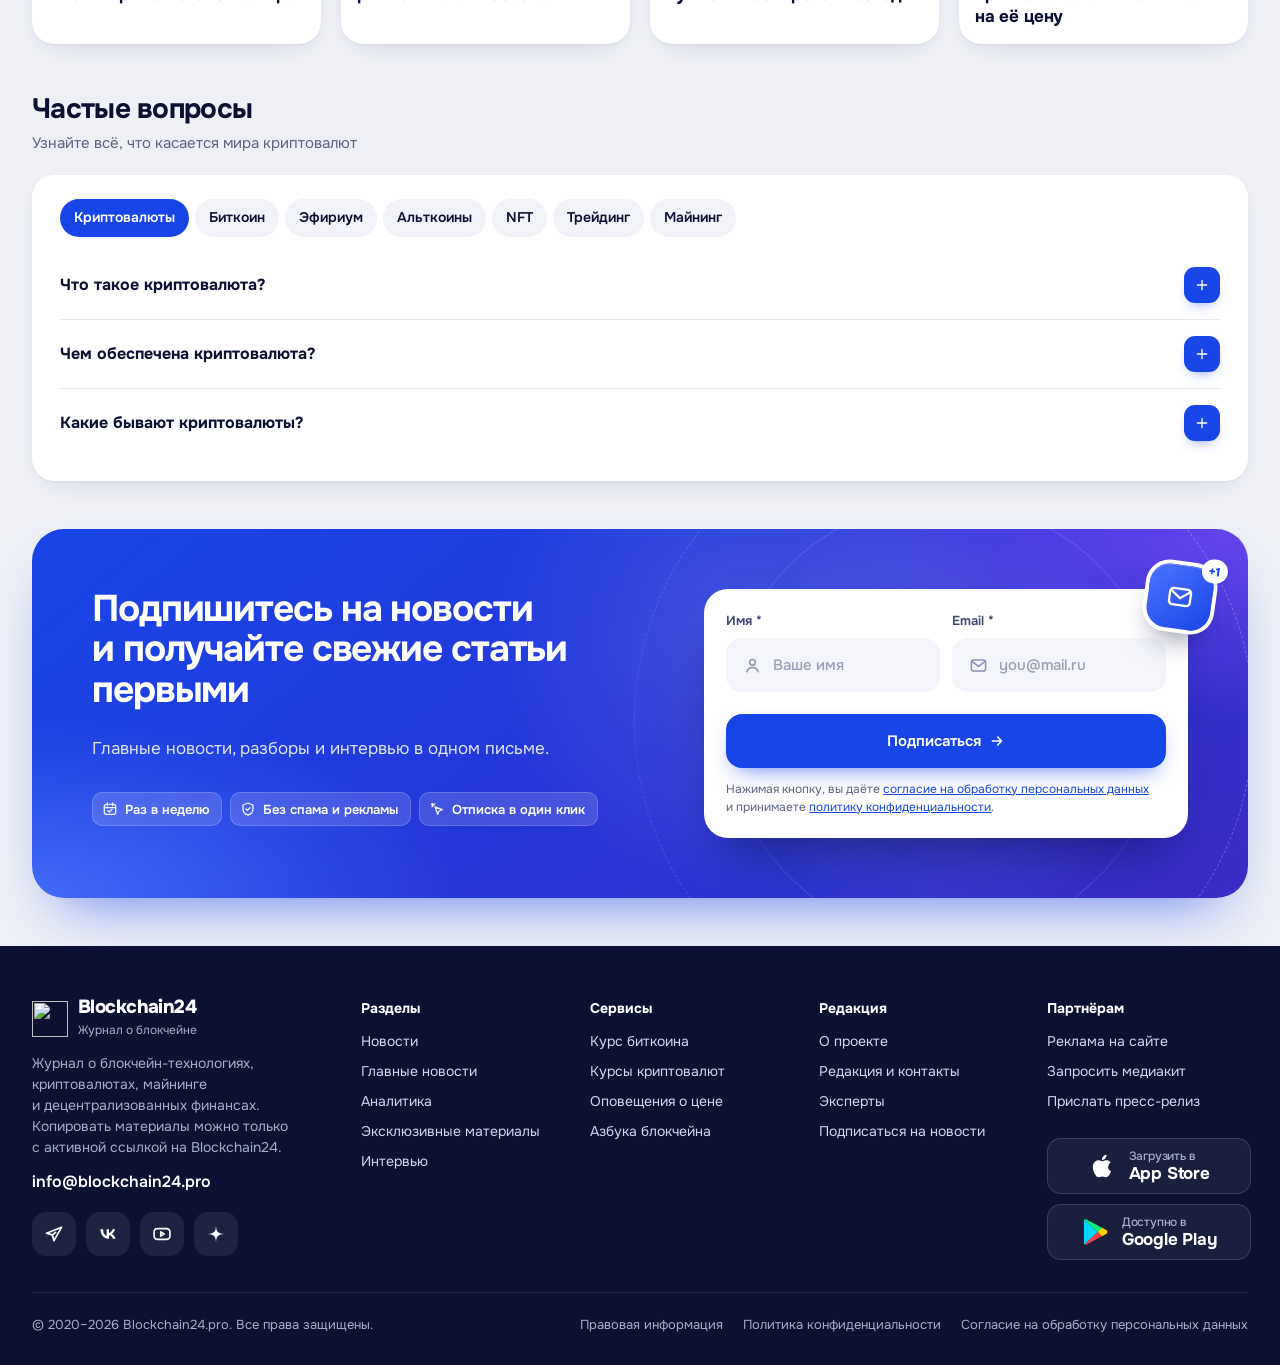
==== commit 1dbecc22: "Mobile: full-width store buttons in footer; app block buttons in one row, phone raised Co-Authored-B" ====
--- a/index.html
+++ b/index.html
@@ -709,6 +709,15 @@
 .sub-app .stores .store,.ft-stores .store{font-size:17px;line-height:20px;font-weight:700;letter-spacing:-.01em}
 .sub-app .stores .store small,.ft-stores .store small{font-size:12px;line-height:14px;margin-bottom:1px}
 .sub-app .stores .store svg,.ft-stores .store svg{width:28px;height:28px}
+/* мобильные: в подвале кнопки сторов на всю ширину; в «Приложении» — в одну строку, телефон выше, блок ниже */
+@media (max-width:767px){.ft-stores{align-items:stretch}.ft-stores .store{width:100%}}
+@media (max-width:560px){
+ .sub-app .stores{flex-direction:row;flex-wrap:wrap;align-items:stretch;gap:10px}
+ .sub-app .stores .store{flex:1 1 140px;width:auto;min-width:0;height:52px;padding:0 12px;gap:8px;font-size:15px;line-height:18px}
+ .sub-app .stores .store small{font-size:11px;line-height:13px}
+ .sub-app .stores .store svg{width:24px;height:24px}
+ .sub-app{padding-bottom:244px}
+}
 /* кнопка «наверх» с кольцом прогресса прокрутки */
 .totop{position:fixed;right:24px;bottom:24px;z-index:60;width:56px;height:56px;border:0;border-radius:50%;padding:0;cursor:pointer;display:grid;place-items:center;color:#fff;background:var(--blue);
  box-shadow:0 14px 30px -12px rgba(24,69,231,.8);opacity:0;transform:translateY(16px) scale(.9);transition:opacity .25s,transform .25s cubic-bezier(.2,.7,.2,1),background .2s}
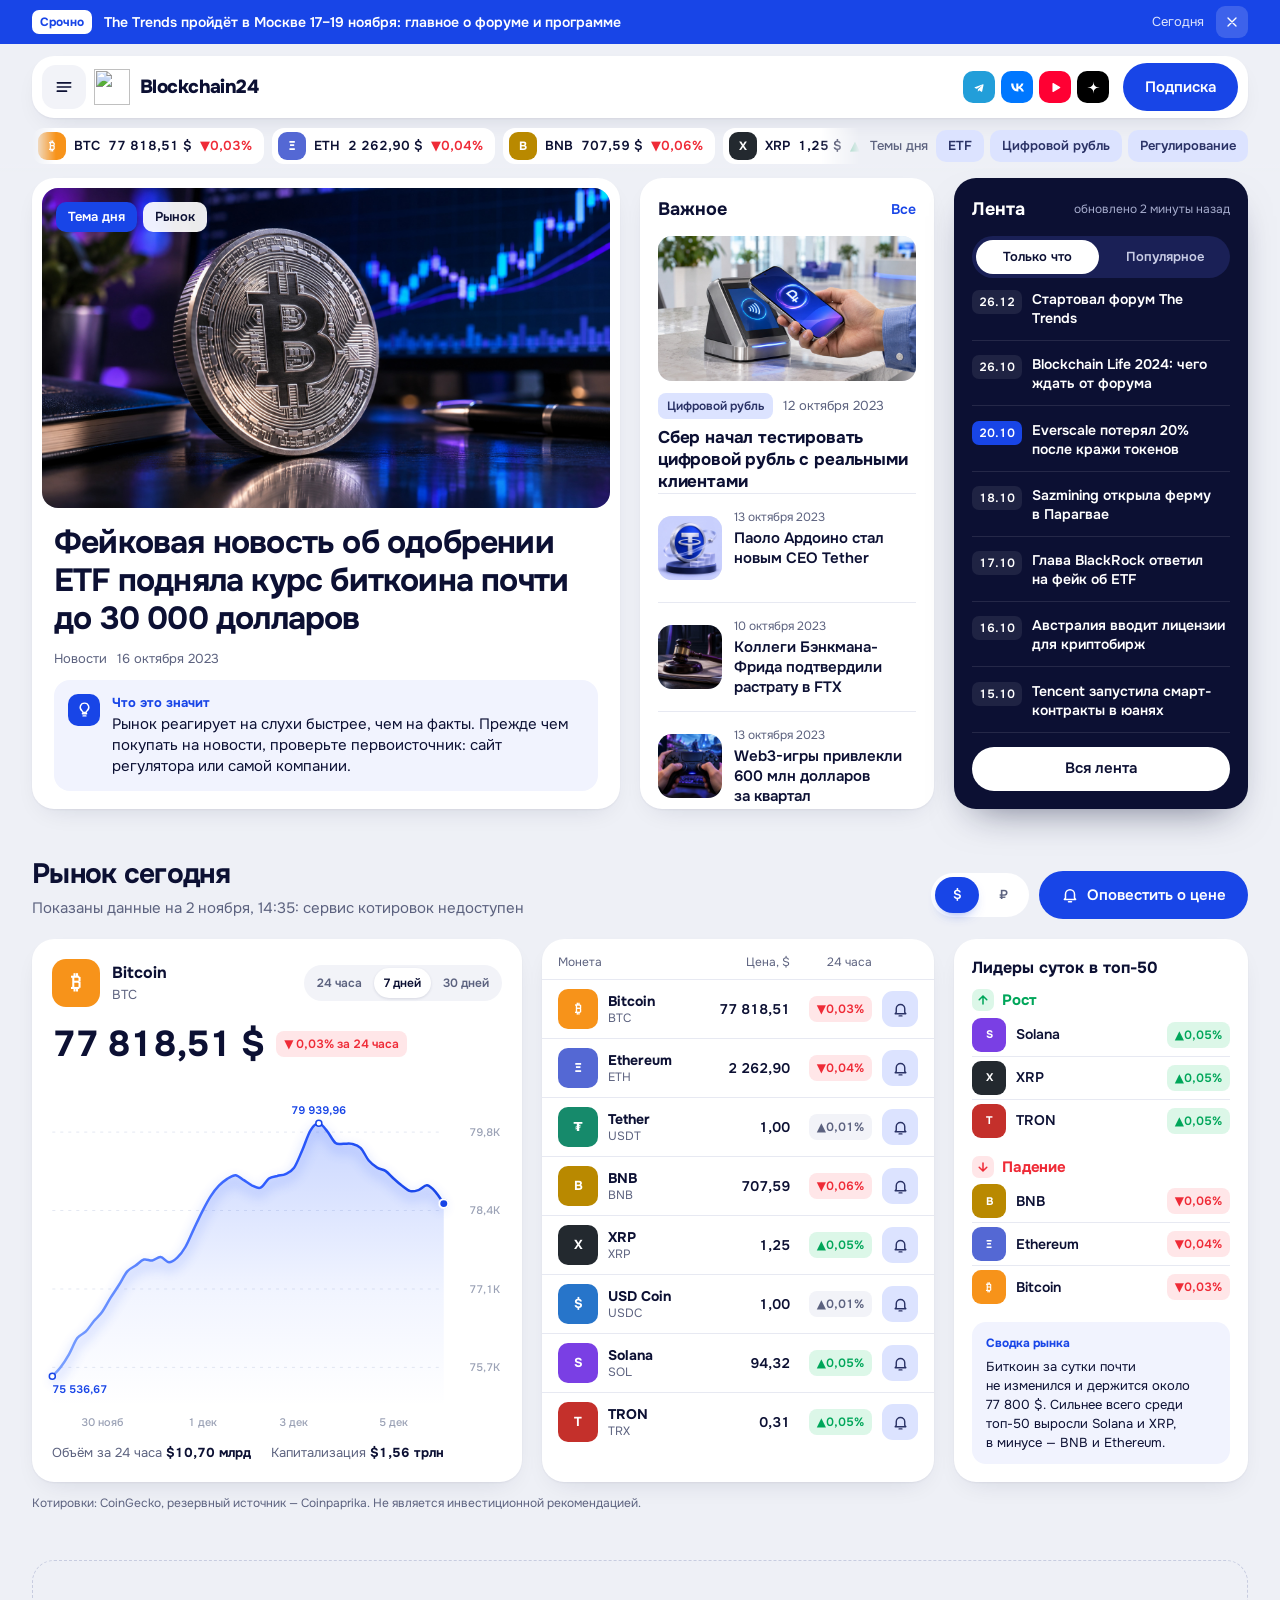
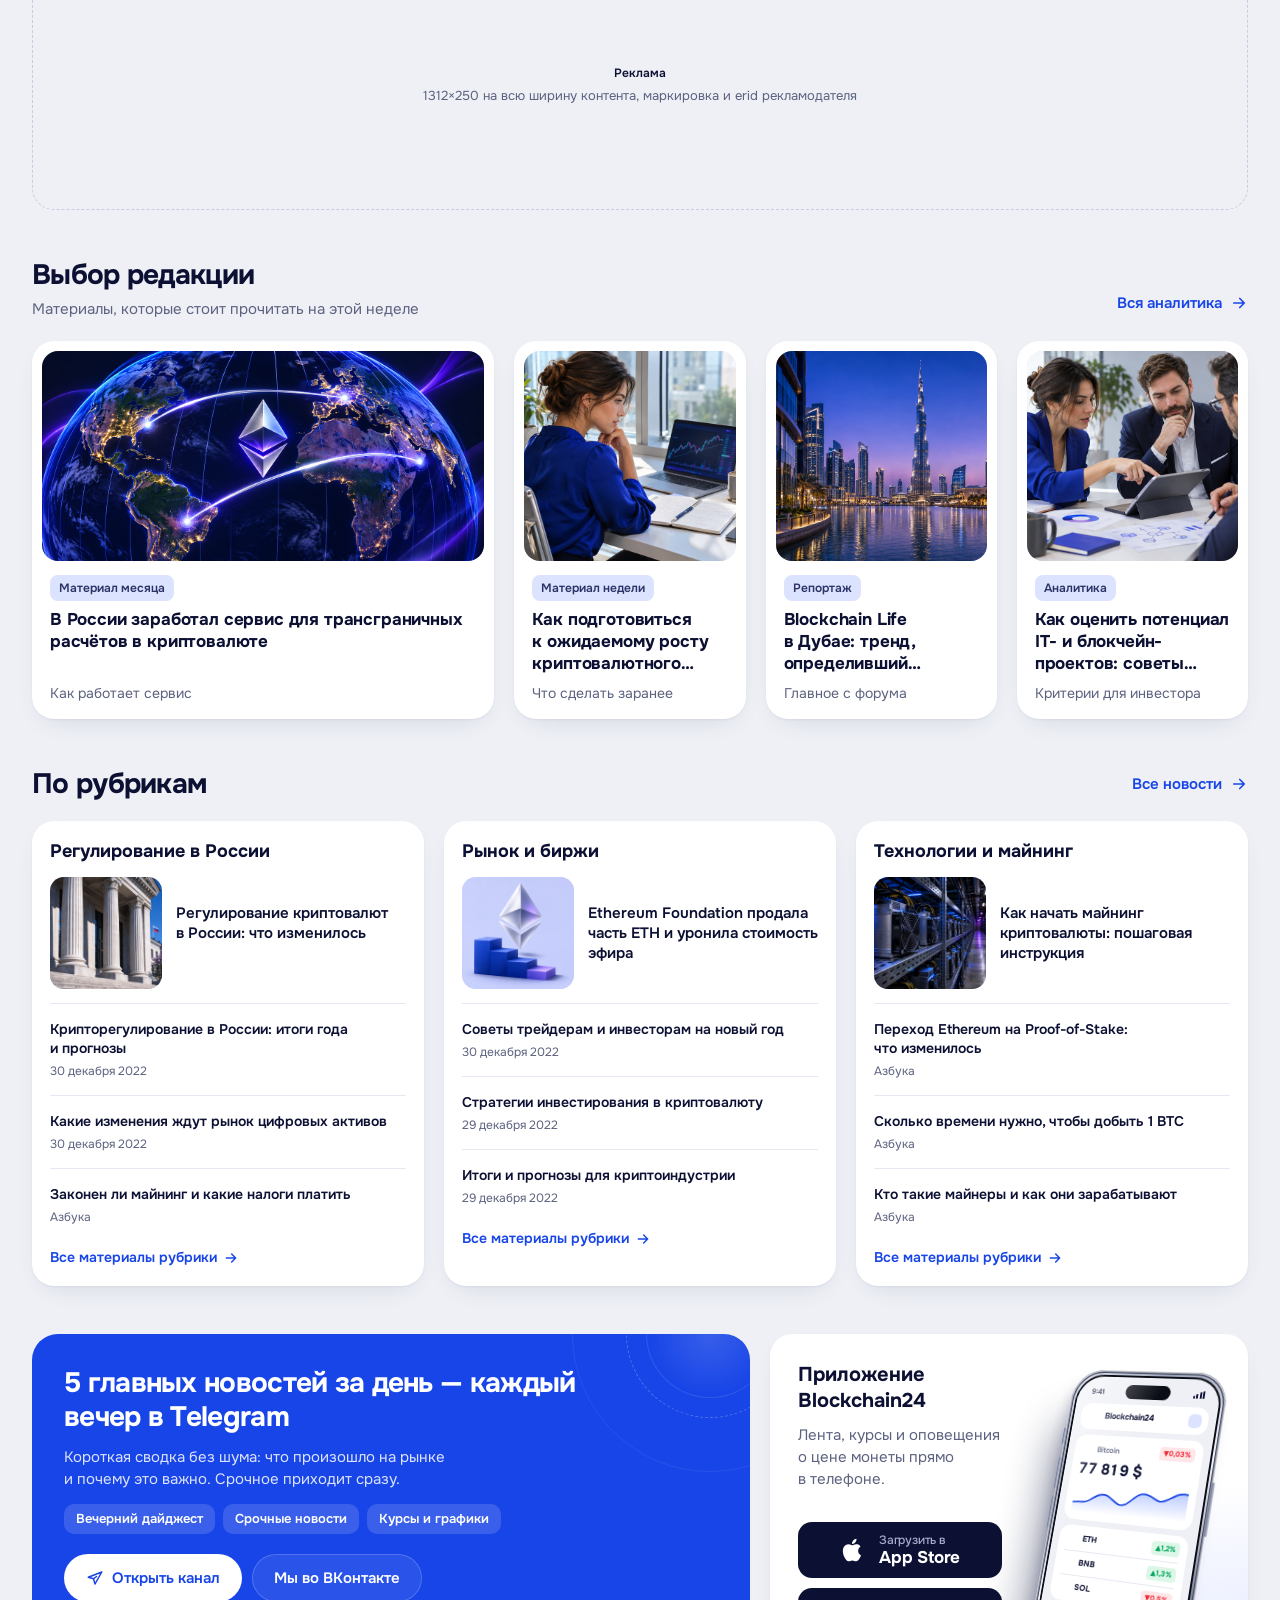
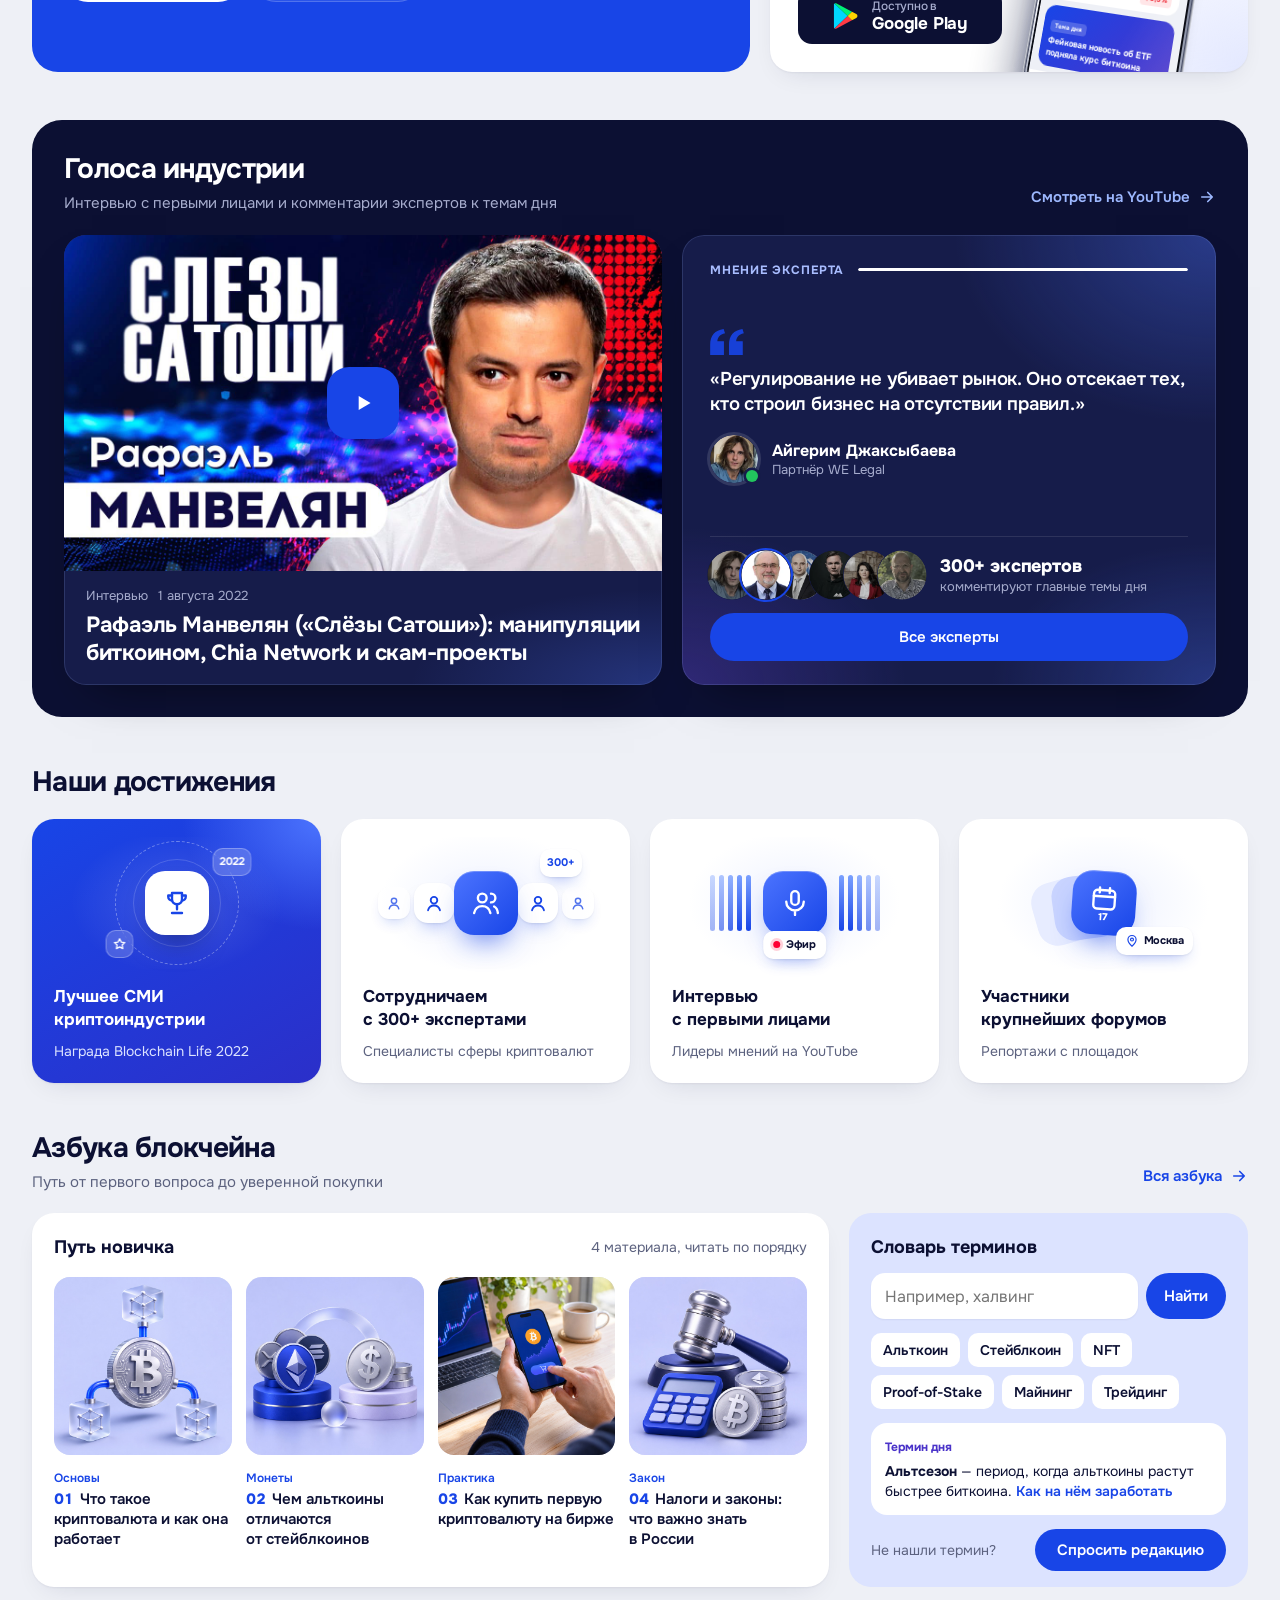
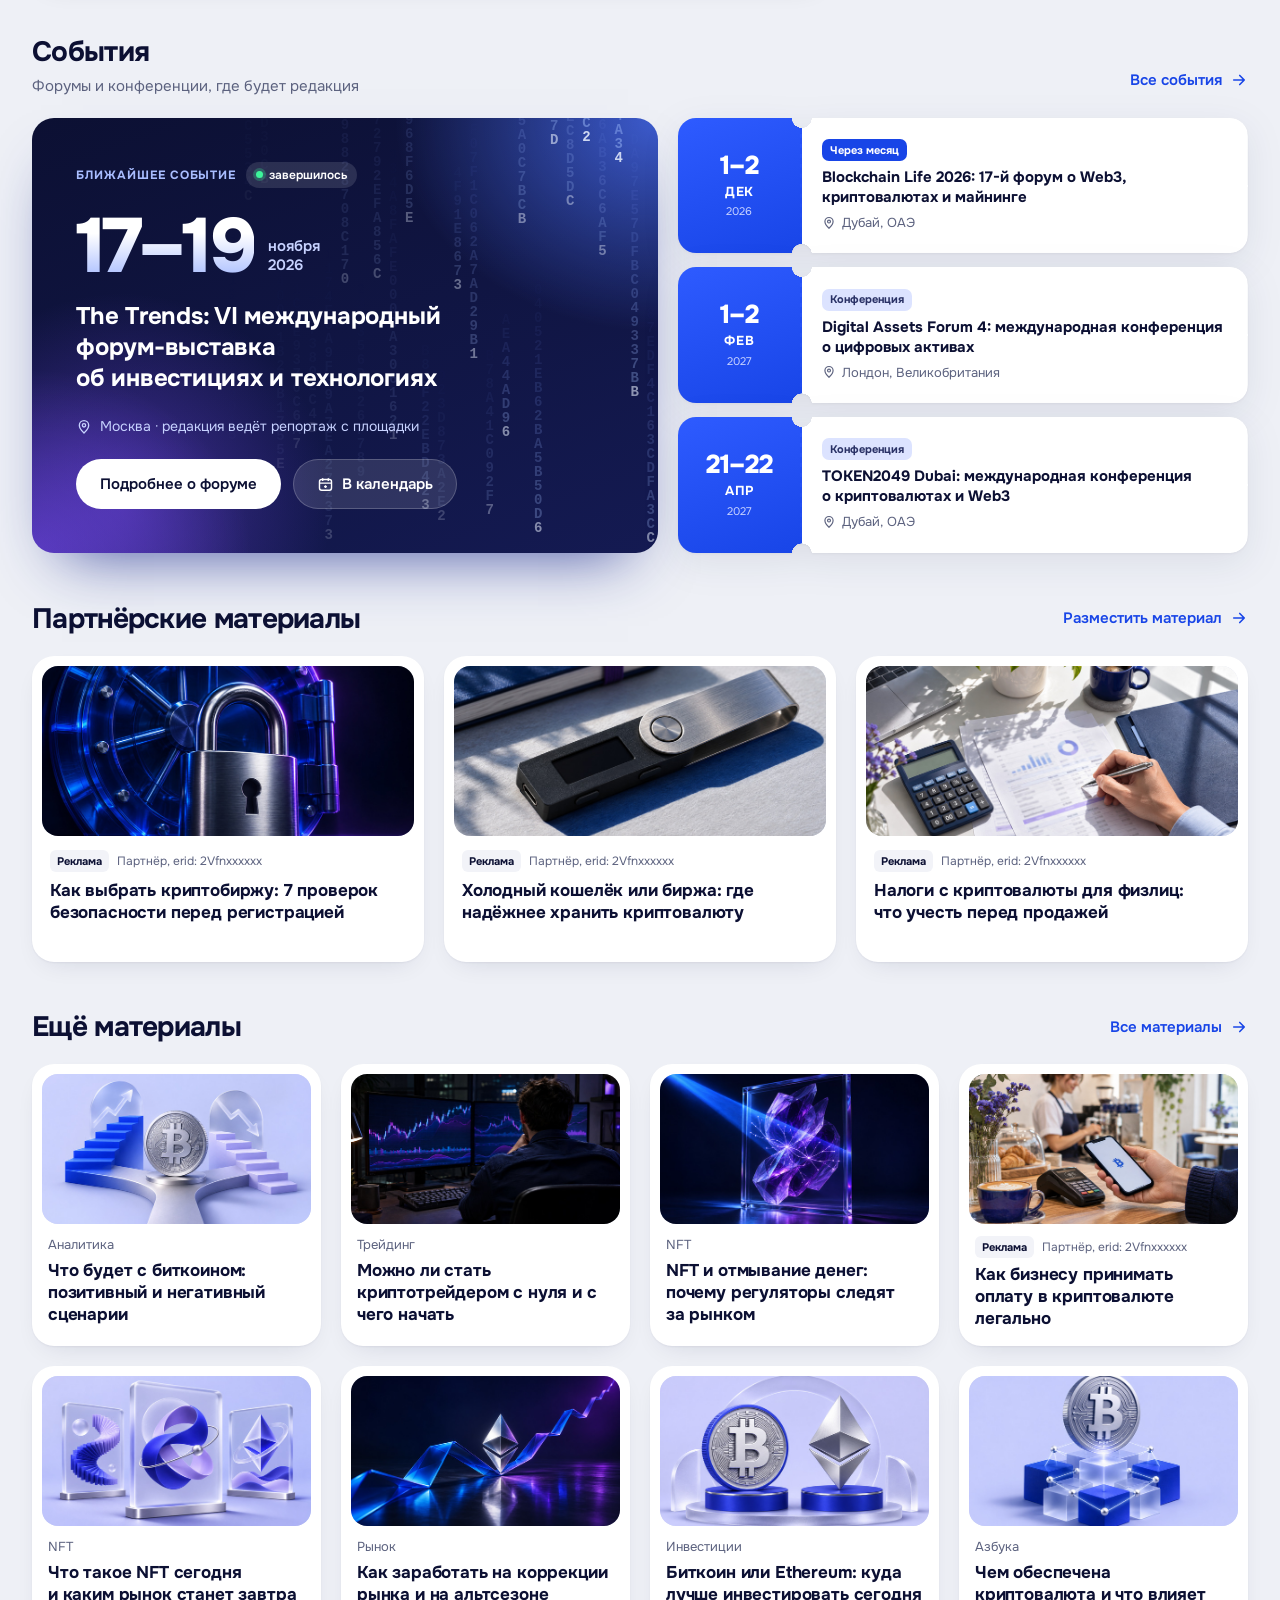
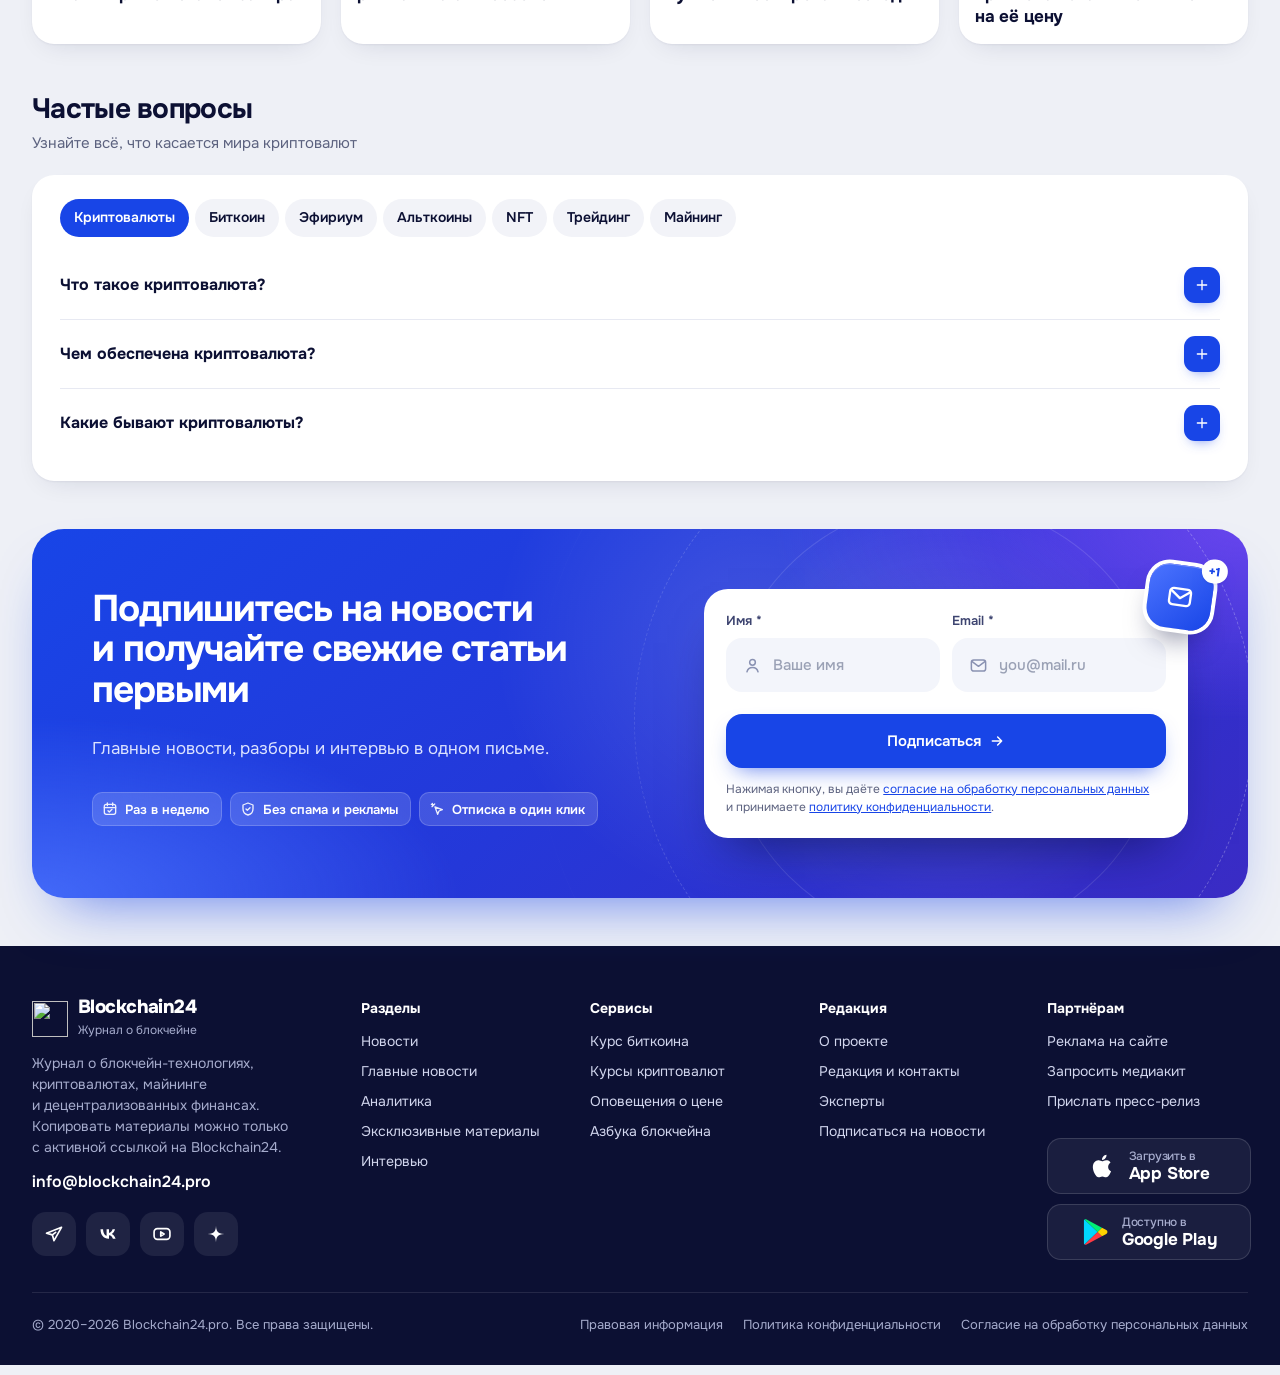
==== commit 20d8f3d7: "Hover effects only for mouse devices; short tap feedback on touch screens Co-Authored-By: Claude Opu" ====
--- a/index.html
+++ b/index.html
@@ -42,14 +42,14 @@
 .meta{display:flex;align-items:center;gap:6px 10px;flex-wrap:wrap;font-size:13px;line-height:18px;color:var(--muted)}
 .btn{display:inline-flex;align-items:center;justify-content:center;gap:8px;height:48px;padding:0 22px;border-radius:100px;border:0;font-weight:600;font-size:15px;white-space:nowrap;cursor:pointer;transition:background .15s,transform .15s;flex-shrink:0}
 .btn:active{transform:scale(.98)}
-.btn-p{background:var(--blue);color:#fff}.btn-p:hover{background:var(--blue2)}
-.btn-w{background:#fff;color:var(--ink)}.btn-w:hover{background:var(--bsoft)}
-.btn-o{background:#fff;color:var(--ink);box-shadow:inset 0 0 0 1px #D6D9E6}.btn-o:hover{box-shadow:inset 0 0 0 1px var(--blue);color:var(--blue)}
-.btn-d{background:rgba(255,255,255,.08);color:#fff;box-shadow:inset 0 0 0 1px rgba(255,255,255,.18)}.btn-d:hover{background:rgba(255,255,255,.14)}
+.btn-p{background:var(--blue);color:#fff}@media (hover:hover){.btn-p:hover{background:var(--blue2)}}
+.btn-w{background:#fff;color:var(--ink)}@media (hover:hover){.btn-w:hover{background:var(--bsoft)}}
+.btn-o{background:#fff;color:var(--ink);box-shadow:inset 0 0 0 1px #D6D9E6}@media (hover:hover){.btn-o:hover{box-shadow:inset 0 0 0 1px var(--blue);color:var(--blue)}}
+.btn-d{background:rgba(255,255,255,.08);color:#fff;box-shadow:inset 0 0 0 1px rgba(255,255,255,.18)}@media (hover:hover){.btn-d:hover{background:rgba(255,255,255,.14)}}
 .ibtn{width:44px;height:44px;flex:0 0 44px;border-radius:14px;border:0;background:#F2F3F8;display:inline-flex;align-items:center;justify-content:center;cursor:pointer;color:var(--ink)}
-.ibtn:hover{background:var(--bsoft);color:var(--blue)}
-.lnk{color:var(--blue);font-weight:600;font-size:14px;white-space:nowrap}.lnk:hover{color:var(--blue2)}
-.hl:hover,.hov:hover .hl{color:var(--blue)}
+@media (hover:hover){.ibtn:hover{background:var(--bsoft);color:var(--blue)}}
+.lnk{color:var(--blue);font-weight:600;font-size:14px;white-space:nowrap}@media (hover:hover){.lnk:hover{color:var(--blue2)}}
+@media (hover:hover){.hl:hover,.hov:hover .hl{color:var(--blue)}}
 .sec{margin-top:48px}
 .sec-h{display:flex;align-items:flex-end;justify-content:space-between;gap:12px 24px;flex-wrap:wrap;margin-bottom:20px}
 .sec-h h2{font-size:28px;line-height:34px;font-weight:700;letter-spacing:-.025em}
@@ -64,7 +64,7 @@
 .urgent .wrap{display:flex;align-items:center;gap:12px;min-height:44px;padding-top:6px;padding-bottom:6px}
 .urgent b{flex-shrink:0;height:24px;padding:0 8px;border-radius:7px;background:#fff;color:var(--blue);font-size:12px;display:inline-flex;align-items:center}
 .urgent a{flex:1;min-width:0;font-size:14px;font-weight:600;white-space:nowrap;overflow:hidden;text-overflow:ellipsis}
-.urgent a:hover{text-decoration:underline}
+@media (hover:hover){.urgent a:hover{text-decoration:underline}}
 .urgent time{font-size:13px;opacity:.85;flex-shrink:0}
 .urgent button{width:32px;height:32px;flex:0 0 32px;border:0;border-radius:9px;background:rgba(255,255,255,.16);color:#fff;display:flex;align-items:center;justify-content:center;cursor:pointer}
 
@@ -82,12 +82,12 @@
 .logo-t small{display:block;margin-top:4px;font-size:12px;color:var(--muted);white-space:nowrap}
 .capsule{display:flex;gap:2px;padding:5px;border-radius:100px;background:var(--capsule);flex-shrink:0}
 .capsule a{padding:9px 14px;border-radius:100px;color:#2A3266;font-size:14px;font-weight:600;white-space:nowrap;transition:background .15s,color .15s}
-.capsule a:hover{background:rgba(255,255,255,.55);color:var(--blue)}
+@media (hover:hover){.capsule a:hover{background:rgba(255,255,255,.55);color:var(--blue)}}
 .capsule a[aria-current]{background:#fff;color:var(--ink);box-shadow:0 1px 2px rgba(16,24,64,.08),0 4px 10px -4px rgba(24,69,231,.35)}
 .hdr-act{display:flex;align-items:center;gap:8px;flex-shrink:0}
 .search{display:inline-flex;align-items:center;justify-content:center;gap:8px;height:44px;width:44px;padding:0;border-radius:14px;background:#F2F3F8;border:0;cursor:pointer;color:var(--ink);font-size:14px}
 .search span{display:none}
-.search:hover{background:var(--bsoft);color:var(--blue)}
+@media (hover:hover){.search:hover{background:var(--bsoft);color:var(--blue)}}
 .burger,.cta-s{display:none!important}
 .hdr.collapsed .capsule,.hdr.collapsed .search,.hdr.collapsed .usr,.hdr.collapsed .cta-l{display:none!important}
 .hdr.collapsed .burger,.hdr.collapsed .cta-s{display:inline-flex!important}
@@ -101,11 +101,11 @@
 .hdr.compact .hdr-row{max-height:0;margin-top:0;opacity:0}
 .rates{display:flex;min-width:0;flex:1;overflow:hidden;-webkit-mask-image:linear-gradient(90deg,transparent,#000 24px,#000 calc(100% - 40px),transparent);mask-image:linear-gradient(90deg,transparent,#000 24px,#000 calc(100% - 40px),transparent)}
 .rates-track{display:flex;width:max-content;animation:tick var(--dur,60s) linear infinite}
-.rates:hover .rates-track,.rates:focus-within .rates-track{animation-play-state:paused}
+.rates:focus-within .rates-track{animation-play-state:paused}@media (hover:hover){.rates:hover .rates-track{animation-play-state:paused}}
 @keyframes tick{to{transform:translateX(-50%)}}
 @media (prefers-reduced-motion:reduce){.rates{overflow-x:auto;scrollbar-width:none}.rates-track{animation:none}}
 .rate{display:flex;align-items:center;gap:8px;height:36px;padding:0 12px 0 6px;margin-right:8px;border-radius:12px;background:#fff;font-size:13px;font-weight:600;white-space:nowrap;font-variant-numeric:tabular-nums;flex-shrink:0;transition:box-shadow .2s}
-.rate:hover{box-shadow:0 0 0 1px #D4DCFF}
+@media (hover:hover){.rate:hover{box-shadow:0 0 0 1px #D4DCFF}}
 .rate .sq{width:28px;border-radius:9px;font-size:12px}
 .sq{position:relative;overflow:hidden}
 .sq img{position:absolute;inset:0;width:100%;height:100%;object-fit:contain}
@@ -114,7 +114,7 @@
 .topics{display:flex;align-items:center;gap:6px;flex-shrink:0;font-size:13px;font-weight:600}
 .topics span{color:var(--muted);font-weight:500;margin-right:2px;white-space:nowrap}
 .topics a{height:32px;padding:0 12px;border-radius:10px;background:var(--capsule);color:#2A3266;transition:background .15s,color .15s;display:flex;align-items:center;white-space:nowrap}
-.topics a:hover{background:#fff;color:var(--blue)}
+@media (hover:hover){.topics a:hover{background:#fff;color:var(--blue)}}
 .hdr.no-topics .topics{display:none}
 
 /* 1. первая полоса */
@@ -151,7 +151,7 @@
 .fi{display:flex;gap:10px;padding:12px 0;border-bottom:1px solid var(--lineD)}
 .fi time{flex:0 0 auto;height:24px;padding:0 7px;border-radius:7px;background:rgba(255,255,255,.08);font-size:12px;font-weight:600;display:flex;align-items:center;font-variant-numeric:tabular-nums}
 .fi.hot time{background:var(--blue)}
-.fi:hover .t-row{color:#C9D4FF}
+@media (hover:hover){.fi:hover .t-row{color:#C9D4FF}}
 .feed .btn{margin-top:14px;width:100%;height:44px}
 
 /* 2. рынок */
@@ -194,7 +194,7 @@
 .tr .p{text-align:right;font-weight:600;font-size:14px;font-variant-numeric:tabular-nums;white-space:nowrap}
 .tr .chg{justify-self:end}
 .bell{width:36px;height:36px;border:0;border-radius:11px;background:var(--capsule);color:#2A3266;display:flex;align-items:center;justify-content:center;cursor:pointer;justify-self:end}
-.bell:hover{background:var(--blue);color:#fff}
+@media (hover:hover){.bell:hover{background:var(--blue);color:#fff}}
 .lead-c{padding:18px;display:flex;flex-direction:column;min-width:0}
 .lead-c h3{font-size:16px;line-height:22px;font-weight:700}
 .lead-sub{display:flex;align-items:center;gap:8px;margin:10px 0 2px;font-size:15px;font-weight:700;letter-spacing:-.01em}
@@ -252,7 +252,7 @@
 .sub-app p{font-size:15px;line-height:22px;color:var(--muted)}
 .stores{display:flex;gap:10px;flex-wrap:wrap;margin-top:auto;padding-top:8px}
 .store{display:inline-flex;align-items:center;gap:10px;height:52px;padding:0 18px;border-radius:14px;background:var(--ink);color:#fff;font-weight:600;font-size:14px;line-height:16px;white-space:nowrap}
-.store:hover{background:var(--ink3)}
+@media (hover:hover){.store:hover{background:var(--ink3)}}
 .store small{display:block;font-size:11px;font-weight:500;color:var(--mutedD)}
 
 /* 6. голоса индустрии */
@@ -263,7 +263,7 @@
 .video .media{border-radius:0;background:#232A63}
 .video .media .ml{color:#A6ACCD}
 .play{position:absolute;left:50%;top:50%;transform:translate(-50%,-50%);width:72px;height:72px;border-radius:22px;background:var(--blue);display:flex;align-items:center;justify-content:center;z-index:1;transition:transform .15s}
-.video:hover .play{transform:translate(-50%,-50%) scale(1.05)}
+@media (hover:hover){.video:hover .play{transform:translate(-50%,-50%) scale(1.05)}}
 .video-b{padding:18px 22px 22px}
 .video-b .meta{color:var(--mutedD);margin-bottom:6px}
 .video .t-wide{color:#fff}
@@ -274,7 +274,7 @@
 .av img{object-fit:cover;border-radius:inherit;transform:scale(1.12)}
 .ex b{display:block;font-size:15px;line-height:20px}
 .ex small{display:block;font-size:13px;line-height:18px;color:var(--mutedD)}
-.ex:hover b{color:#C9D4FF}
+@media (hover:hover){.ex:hover b{color:#C9D4FF}}
 .experts .btn{margin-top:16px;width:100%}
 
 /* 7. достижения */
@@ -283,11 +283,11 @@
 .ach .sq{width:48px;border-radius:14px;background:var(--bsoft);color:var(--blue)}
 .ach b{font-size:17px;line-height:23px;font-weight:700;-webkit-line-clamp:2;height:46px}
 .ach span{font-size:14px;line-height:20px;color:var(--muted);margin-top:auto}
-.ach a:hover b{color:var(--blue)}
+@media (hover:hover){.ach a:hover b{color:var(--blue)}}
 .ach .big{background:var(--blue);color:#fff}
 .ach .big .sq{background:rgba(255,255,255,.18);color:#fff}
 .ach .big span{color:#DDE4FF}
-.ach .big:hover b{color:#fff}
+@media (hover:hover){.ach .big:hover b{color:#fff}}
 
 /* 8. азбука */
 .abc{display:grid;grid-template-columns:minmax(0,2fr) minmax(0,1fr);gap:20px;align-items:stretch}
@@ -309,7 +309,7 @@
 .term .btn{height:46px;padding:0 18px}
 .words{display:flex;flex-wrap:wrap;gap:8px}
 .words a{height:34px;padding:0 12px;border-radius:10px;background:#fff;display:flex;align-items:center;font-size:14px;font-weight:600;white-space:nowrap}
-.words a:hover{color:var(--blue);box-shadow:inset 0 0 0 1px var(--blue)}
+@media (hover:hover){.words a:hover{color:var(--blue);box-shadow:inset 0 0 0 1px var(--blue)}}
 .tod{padding:14px;border-radius:16px;background:#fff;font-size:14px;line-height:20px}
 .tod b{display:block;font-size:12px;color:var(--violet);margin-bottom:4px}
 .tod strong{font-weight:700}
@@ -319,7 +319,7 @@
 .faq-main{padding:24px 28px}
 .ftabs{display:flex;gap:6px;flex-wrap:wrap}
 .ftabs button{height:38px;padding:0 14px;border:0;border-radius:100px;background:#F2F3F8;font-weight:600;font-size:14px;cursor:pointer;white-space:nowrap}
-.ftabs button:hover{color:var(--blue)}
+@media (hover:hover){.ftabs button:hover{color:var(--blue)}}
 .ftabs button[aria-selected="true"]{background:var(--blue);color:#fff}
 .fsel{display:none;position:relative}
 .fsel-b{width:100%;height:50px;display:flex;align-items:center;justify-content:space-between;padding:0 16px;border-radius:14px;border:1px solid #D6D9E6;background:#fff;font-weight:600;cursor:pointer}
@@ -333,10 +333,10 @@
 .qa{border-bottom:1px solid var(--line)}
 .qa:last-child{border-bottom:0}
 .qa-q{width:100%;display:flex;justify-content:space-between;align-items:center;gap:16px;padding:16px 0;background:none;border:0;text-align:left;cursor:pointer;font-weight:700;font-size:16px;line-height:22px}
-.qa-q:hover{color:var(--blue)}
+@media (hover:hover){.qa-q:hover{color:var(--blue)}}
 .qa-ic{width:36px;height:36px;flex:0 0 36px;border-radius:11px;background:var(--blue);color:#fff;box-shadow:0 6px 14px -8px rgba(24,69,231,.8);display:flex;align-items:center;justify-content:center;transition:transform .2s,background .2s}
 .qa.open .qa-ic{transform:rotate(45deg);background:var(--blue2);color:#fff}
-.qa-q:hover .qa-ic{background:var(--blue2)}
+@media (hover:hover){.qa-q:hover .qa-ic{background:var(--blue2)}}
 .qa-a{display:none;padding:0 52px 18px 0;font-size:15px;line-height:23px;color:var(--muted);max-width:860px}
 .qa.open .qa-a{display:block}
 .qa-a .lnk{display:inline-block;margin-top:8px}
@@ -388,18 +388,18 @@
 .ft .logo-t small{color:var(--mutedD)}
 .ft p{margin-top:14px;font-size:14px;line-height:21px;color:var(--mutedD);max-width:360px}
 .ft-mail{display:inline-block;margin-top:12px;font-weight:600}
-.ft-mail:hover{color:#C9D4FF}
+@media (hover:hover){.ft-mail:hover{color:#C9D4FF}}
 .soc{display:flex;gap:10px;margin-top:18px}
 .soc a{width:44px;height:44px;flex:0 0 44px;border-radius:14px;background:rgba(255,255,255,.08);display:flex;align-items:center;justify-content:center}
-.soc a:hover{background:var(--blue)}
+@media (hover:hover){.soc a:hover{background:var(--blue)}}
 .ft h4{font-size:14px;font-weight:700;margin-bottom:12px}
 .ft-l{display:flex;flex-direction:column;gap:9px;font-size:14px;color:#D2D6EE}
-.ft-l a:hover{color:#fff}
+@media (hover:hover){.ft-l a:hover{color:#fff}}
 .ft-b{display:flex;justify-content:space-between;align-items:center;gap:12px 24px;flex-wrap:wrap;margin-top:32px;padding-top:22px;border-top:1px solid var(--lineD);font-size:13px;color:var(--mutedD)}
 .ft-b nav{display:flex;gap:8px 20px;flex-wrap:wrap}
-.ft-b a:hover{color:#fff}
+@media (hover:hover){.ft-b a:hover{color:#fff}}
 .ft .store{background:rgba(255,255,255,.08)}
-.ft .store:hover{background:rgba(255,255,255,.14)}
+@media (hover:hover){.ft .store:hover{background:rgba(255,255,255,.14)}}
 
 /* формы */
 .fields{display:flex;flex-direction:column;gap:12px}
@@ -431,10 +431,10 @@
 .drawer nav a[aria-current]{color:var(--blue)}
 .drawer .btn{width:100%;margin-top:14px}
 .drawer .soc a{background:#F2F3F8;color:var(--ink)}
-.drawer .soc a:hover{background:var(--blue);color:#fff}
+@media (hover:hover){.drawer .soc a:hover{background:var(--blue);color:#fff}}
 .srch-res{margin-top:16px;display:flex;flex-wrap:wrap;gap:8px}
 .srch-res a{height:36px;padding:0 12px;border-radius:10px;background:#F2F3F8;display:flex;align-items:center;font-size:14px;font-weight:600}
-.srch-res a:hover{background:var(--bsoft);color:var(--blue)}
+@media (hover:hover){.srch-res a:hover{background:var(--bsoft);color:var(--blue)}}
 
 @media (prefers-reduced-motion:reduce){html{scroll-behavior:auto}*{transition:none!important}}
 
@@ -535,7 +535,7 @@
 
 /* ---------- Достижения: иллюстрации с анимацией ---------- */
 .ach a{gap:10px;min-height:0;padding:18px 22px 22px;overflow:hidden;position:relative;transition:transform .3s cubic-bezier(.2,.7,.2,1),box-shadow .3s}
-.ach a:hover{transform:translateY(-4px);box-shadow:0 2px 4px rgba(16,24,64,.05),0 24px 40px -20px rgba(24,69,231,.35)}
+@media (hover:hover){.ach a:hover{transform:translateY(-4px);box-shadow:0 2px 4px rgba(16,24,64,.05),0 24px 40px -20px rgba(24,69,231,.35)}}
 .ach .ill{position:relative;display:grid;place-items:center;height:132px;margin:0 0 6px;border-radius:16px;background:radial-gradient(60% 75% at 50% 50%,#EEF2FF,rgba(238,242,255,0) 72%)}
 .ach .big .ill{background:radial-gradient(60% 75% at 50% 50%,rgba(255,255,255,.14),rgba(255,255,255,0) 72%)}
 .ach .ill .orb{position:absolute;inset:0;margin:auto;border-radius:50%;border:1.5px dashed rgba(24,69,231,.28)}
@@ -547,8 +547,8 @@
 .ill .sat svg{fill:none;stroke:currentColor;stroke-width:2.2;stroke-linecap:round;stroke-linejoin:round}
 .ill .tile{position:relative;width:64px;height:64px;border-radius:20px;display:flex;align-items:center;justify-content:center;color:#fff;background:linear-gradient(135deg,#4C74FF,#1845E7);box-shadow:inset 0 1px 0 rgba(255,255,255,.25),0 16px 28px -12px rgba(24,69,231,.7);animation:tileFloat 5s ease-in-out infinite;transition:transform .35s cubic-bezier(.2,.7,.2,1)}
 .ill .tile svg{fill:none;stroke:currentColor;stroke-width:1.9;stroke-linecap:round;stroke-linejoin:round}
-.ach a:hover .tile{transform:scale(1.07) rotate(-5deg)}
-.ach a:hover .o2,.ach a:hover .sat{animation-duration:9s}
+@media (hover:hover){.ach a:hover .tile{transform:scale(1.07) rotate(-5deg)}}
+@media (hover:hover){.ach a:hover .o2,.ach a:hover .sat{animation-duration:9s}}
 .ach .big .orb{border-color:rgba(255,255,255,.35)}.ach .big .o1{border-color:rgba(255,255,255,.16)}
 .ach .big .sat{background:rgba(255,255,255,.18);color:#fff;box-shadow:inset 0 0 0 1px rgba(255,255,255,.28);-webkit-backdrop-filter:blur(6px);backdrop-filter:blur(6px)}
 .ach .big .tile{background:#fff;color:var(--blue);box-shadow:0 16px 28px -12px rgba(8,14,60,.55)}
@@ -574,7 +574,7 @@
 .evf-date b{font-size:clamp(56px,6vw,84px);line-height:.85;font-weight:800;letter-spacing:-.05em;background:linear-gradient(180deg,#fff 30%,#A9BDFF);-webkit-background-clip:text;background-clip:text;color:transparent}
 .evf-date span{font-size:15px;line-height:19px;font-weight:600;color:#C7D2FF;padding-bottom:4px}
 .evf-t{font-size:22px;line-height:28px;font-weight:700;letter-spacing:-.01em;max-width:30ch}
-.evf-t a:hover{color:#C7D2FF}
+@media (hover:hover){.evf-t a:hover{color:#C7D2FF}}
 .evf-place{display:flex;align-items:center;gap:8px;font-size:14px;color:#C7D2FF}
 .evf-place svg,.tk-p svg{fill:none;stroke:currentColor;stroke-width:2;flex-shrink:0}
 .cd{display:grid;grid-template-columns:repeat(4,minmax(0,1fr));gap:10px;margin-top:auto}
@@ -583,12 +583,12 @@
 .cd span{font-size:12px;color:#A9B3D6}
 .evf-act{display:flex;gap:10px;flex-wrap:wrap}
 .evf-act .btn{height:46px;padding:0 20px;border-radius:100px;font-weight:600;display:inline-flex;align-items:center;gap:8px}
-.evf-b1{background:#fff;color:var(--ink)}.evf-b1:hover{background:#E3E8FF}
-.evf-b2{background:rgba(255,255,255,.12);color:#fff;box-shadow:inset 0 0 0 1px rgba(255,255,255,.2)}.evf-b2:hover{background:rgba(255,255,255,.2)}
+.evf-b1{background:#fff;color:var(--ink)}@media (hover:hover){.evf-b1:hover{background:#E3E8FF}}
+.evf-b2{background:rgba(255,255,255,.12);color:#fff;box-shadow:inset 0 0 0 1px rgba(255,255,255,.2)}@media (hover:hover){.evf-b2:hover{background:rgba(255,255,255,.2)}}
 .evf-b2 svg{fill:none;stroke:currentColor;stroke-width:2}
 .tks{list-style:none;margin:0;padding:0;display:flex;flex-direction:column;gap:14px}
 .tks li{flex:1;display:flex;filter:drop-shadow(0 1px 1px rgba(16,24,64,.05)) drop-shadow(0 10px 18px rgba(16,24,64,.08));transition:transform .3s cubic-bezier(.2,.7,.2,1),filter .3s}
-.tks li:hover{transform:translateY(-3px);filter:drop-shadow(0 1px 1px rgba(16,24,64,.05)) drop-shadow(0 18px 24px rgba(24,69,231,.18))}
+@media (hover:hover){.tks li:hover{transform:translateY(-3px);filter:drop-shadow(0 1px 1px rgba(16,24,64,.05)) drop-shadow(0 18px 24px rgba(24,69,231,.18))}}
 .tk{--cut:104px;flex:1;display:flex;min-height:118px;border-radius:18px;background:#fff;
  -webkit-mask:radial-gradient(circle 10px at var(--cut) 0,#0000 98%,#000) top/100% 51% no-repeat,radial-gradient(circle 10px at var(--cut) 100%,#0000 98%,#000) bottom/100% 51% no-repeat;
  mask:radial-gradient(circle 10px at var(--cut) 0,#0000 98%,#000) top/100% 51% no-repeat,radial-gradient(circle 10px at var(--cut) 100%,#0000 98%,#000) bottom/100% 51% no-repeat}
@@ -596,8 +596,8 @@
 .tk-s b{font-size:26px;line-height:28px;font-weight:800;letter-spacing:-.03em}
 .tk-s span{font-size:13px;font-weight:700;text-transform:uppercase;letter-spacing:.06em}
 .tk-s small{font-size:11px;color:#6E7BB8;transition:color .3s}
-.tk:hover .tk-s{background:linear-gradient(160deg,#2E5BFF,#1845E7);color:#fff}
-.tk:hover .tk-s small{color:#C7D2FF}
+@media (hover:hover){.tk:hover .tk-s{background:linear-gradient(160deg,#2E5BFF,#1845E7);color:#fff}}
+@media (hover:hover){.tk:hover .tk-s small{color:#C7D2FF}}
 .tk-b{flex:1;min-width:0;display:flex;flex-direction:column;justify-content:center;gap:6px;padding:14px 18px 14px 20px}
 .tk-tag{align-self:flex-start;height:22px;padding:0 8px;border-radius:7px;background:var(--capsule);color:#2A3266;font-size:11px;font-weight:700;display:inline-flex;align-items:center}
 .tk-tag.hot{background:var(--blue);color:#fff}
@@ -634,7 +634,7 @@
 .sub-mail .mail-form{margin-top:28px;padding:22px;border-radius:24px;box-shadow:0 30px 50px -24px rgba(8,14,60,.6)}
 .sub-mail .mail-row .btn{display:inline-flex;align-items:center;gap:8px}
 .sub-mail .mail-row .btn svg{fill:none;stroke:currentColor;stroke-width:2.2;stroke-linecap:round;stroke-linejoin:round;transition:transform .2s}
-.sub-mail .mail-row .btn:hover svg{transform:translateX(3px)}
+@media (hover:hover){.sub-mail .mail-row .btn:hover svg{transform:translateX(3px)}}
 .evf-art{position:absolute;inset:0;width:100%;height:100%;z-index:-1;pointer-events:none;
  -webkit-mask-image:linear-gradient(90deg,transparent 30%,rgba(0,0,0,.4) 62%,#000 92%);mask-image:linear-gradient(90deg,transparent 30%,rgba(0,0,0,.4) 62%,#000 92%)}
 @media (max-width:767px){.evf-art{opacity:.6}}
@@ -658,7 +658,7 @@
  background:linear-gradient(135deg,#E9ECF4 0%,#9AA1B5 22%,#F4F6FB 48%,#7C8399 75%,#C9CEDB 100%);
  box-shadow:inset 0 0 0 1.5px rgba(255,255,255,.7),inset 0 0 0 3px #4A5068,-30px 40px 50px -20px rgba(16,24,64,.45),-6px 10px 20px -8px rgba(16,24,64,.35);
  transform:rotateY(-24deg) rotateX(10deg) rotateZ(6deg);animation:iphFloat 7s ease-in-out infinite;transition:transform .6s cubic-bezier(.2,.7,.2,1)}
-.sub-app:hover .iph{animation-play-state:paused;transform:rotateY(-8deg) rotateX(4deg) rotateZ(2deg) translateY(-8px)}
+@media (hover:hover){.sub-app:hover .iph{animation-play-state:paused;transform:rotateY(-8deg) rotateX(4deg) rotateZ(2deg) translateY(-8px)}}
 @keyframes iphFloat{0%,100%{transform:rotateY(-24deg) rotateX(10deg) rotateZ(6deg) translateY(0)}50%{transform:rotateY(-18deg) rotateX(8deg) rotateZ(5deg) translateY(-8px)}}
 .iph-btn{position:absolute;width:3px;border-radius:2px;background:linear-gradient(90deg,#6E7590,#C9CEDB)}
 .iph-btn.b1{left:-2px;top:64px;height:18px}.iph-btn.b2{left:-2px;top:96px;height:34px}.iph-btn.b3{left:-2px;top:138px;height:34px}.iph-btn.b4{right:-2px;top:110px;height:54px}
@@ -704,7 +704,7 @@
 .sub-app .stores .store{width:204px;height:56px;padding:0 20px;gap:12px;justify-content:center}
 .ft-stores{flex-direction:column;align-items:flex-start;gap:10px;margin-top:18px}
 .ft-stores .store{width:204px;height:56px;padding:0 20px;gap:12px;justify-content:center;background:rgba(255,255,255,.06);box-shadow:inset 0 0 0 1px rgba(255,255,255,.14);transition:background .2s,box-shadow .2s,transform .2s}
-.ft-stores .store:hover{background:rgba(255,255,255,.12);box-shadow:inset 0 0 0 1px rgba(255,255,255,.28);transform:translateY(-2px)}
+@media (hover:hover){.ft-stores .store:hover{background:rgba(255,255,255,.12);box-shadow:inset 0 0 0 1px rgba(255,255,255,.28);transform:translateY(-2px)}}
 /* кнопки сторов: крупнее иконка и надписи, размер кнопки прежний */
 .sub-app .stores .store,.ft-stores .store{font-size:17px;line-height:20px;font-weight:700;letter-spacing:-.01em}
 .sub-app .stores .store small,.ft-stores .store small{font-size:12px;line-height:14px;margin-bottom:1px}
@@ -724,8 +724,8 @@
 .totop[hidden]{display:grid}
 .totop.on{opacity:1;transform:none}
 .totop:not(.on){pointer-events:none}
-.totop:hover{background:var(--blue2)}
-.totop:hover .totop-ar{transform:translateY(-3px)}
+@media (hover:hover){.totop:hover{background:var(--blue2)}}
+@media (hover:hover){.totop:hover .totop-ar{transform:translateY(-3px)}}
 .totop:focus-visible{outline:3px solid #9DB8FF;outline-offset:3px}
 .totop-ring{position:absolute;inset:0;width:100%;height:100%;transform:rotate(-90deg)}
 .totop-ring circle{fill:none;stroke:rgba(255,255,255,.22);stroke-width:2.5}
@@ -737,16 +737,16 @@
 .sec-h>.btn-o::after,.sec-h>.btn-d::after{content:"";width:18px;height:18px;flex-shrink:0;background:currentColor;transition:transform .2s;
  -webkit-mask:url("data:image/svg+xml,%3Csvg xmlns='http://www.w3.org/2000/svg' viewBox='0 0 24 24' fill='none' stroke='%23000' stroke-width='2.2' stroke-linecap='round' stroke-linejoin='round'%3E%3Cpath d='M5 12h14M13 6l6 6-6 6'/%3E%3C/svg%3E") center/contain no-repeat;
  mask:url("data:image/svg+xml,%3Csvg xmlns='http://www.w3.org/2000/svg' viewBox='0 0 24 24' fill='none' stroke='%23000' stroke-width='2.2' stroke-linecap='round' stroke-linejoin='round'%3E%3Cpath d='M5 12h14M13 6l6 6-6 6'/%3E%3C/svg%3E") center/contain no-repeat}
-.sec-h>.btn-o:hover,.sec-h>.btn-d:hover{background:none;color:var(--blue2)}
-.sec-h>.btn-o:hover::after,.sec-h>.btn-d:hover::after{transform:translateX(4px)}
-.sec-h>.btn-d{color:#9DB8FF}.sec-h>.btn-d:hover{color:#fff}
+@media (hover:hover){.sec-h>.btn-o:hover,.sec-h>.btn-d:hover{background:none;color:var(--blue2)}}
+@media (hover:hover){.sec-h>.btn-o:hover::after,.sec-h>.btn-d:hover::after{transform:translateX(4px)}}
+.sec-h>.btn-d{color:#9DB8FF}@media (hover:hover){.sec-h>.btn-d:hover{color:#fff}}
 /* поиск в шапке — всегда компактная кнопка */
 .hdr.wide-search .search{width:44px;padding:0;justify-content:center;border-radius:14px}
 .hdr.wide-search .search span{display:none}
 /* соцсети в фирменных цветах: шапка, подвал, мобильное меню */
 .hsoc{display:flex;align-items:center;gap:6px;flex-shrink:0}
 .bs{width:40px;height:40px;flex:0 0 40px;border-radius:12px;display:flex;align-items:center;justify-content:center;transition:transform .2s cubic-bezier(.2,.7,.2,1),box-shadow .2s,filter .2s}
-.bs:hover{transform:translateY(-2px);filter:brightness(1.08)}
+@media (hover:hover){.bs:hover{transform:translateY(-2px);filter:brightness(1.08)}}
 .bs-tg{background:#229ED9;box-shadow:0 6px 14px -8px rgba(34,158,217,.9)}
 .bs-vk{background:#0077FF;box-shadow:0 6px 14px -8px rgba(0,119,255,.9)}
 .bs-yt{background:#FF0033;box-shadow:0 6px 14px -8px rgba(255,0,51,.9)}
@@ -754,10 +754,10 @@
 .hdr.tiny .hsoc .bs:not(.bs-tg){display:none}
 @media (max-width:560px){.hsoc .bs:not(.bs-tg){display:none}}
 .soc .bs{width:44px;height:44px;flex-basis:44px;border-radius:14px}
-.soc a.bs-tg,.soc a.bs-tg:hover{background:#229ED9}.soc a.bs-vk{background:#0077FF}.soc a.bs-dz{background:#000}.soc a.bs-yt{background:#fff}
-.soc a.bs-tg:hover{background:#229ED9}.soc a.bs-vk:hover{background:#0077FF}.soc a.bs-yt:hover{background:#fff}.soc a.bs-dz:hover{background:#000}
+.soc a.bs-tg{background:#229ED9}@media (hover:hover){.soc a.bs-tg:hover{background:#229ED9}}.soc a.bs-vk{background:#0077FF}.soc a.bs-dz{background:#000}.soc a.bs-yt{background:#fff}
+@media (hover:hover){.soc a.bs-tg:hover{background:#229ED9}}@media (hover:hover){.soc a.bs-vk:hover{background:#0077FF}}@media (hover:hover){.soc a.bs-yt:hover{background:#fff}}@media (hover:hover){.soc a.bs-dz:hover{background:#000}}
 /* бургер-меню: YouTube красный, как в шапке (белый фон от подвала прятал белый Play) */
-.drawer .soc a.bs-yt,.drawer .soc a.bs-yt:hover{background:#FF0033}
+.drawer .soc a.bs-yt{background:#FF0033}@media (hover:hover){.drawer .soc a.bs-yt:hover{background:#FF0033}}
 .drawer .soc a.bs-yt svg{width:22px;height:22px}
 .soc .bs-dz{box-shadow:inset 0 0 0 1px rgba(255,255,255,.18)}
 .video .media iframe{position:absolute;inset:0;width:100%;height:100%;border:0}.video.is-playing{cursor:default}
@@ -765,12 +765,12 @@
 .lnk-ar::after{content:"";width:16px;height:16px;flex-shrink:0;background:currentColor;transition:transform .2s;
  -webkit-mask:url("data:image/svg+xml,%3Csvg xmlns='http://www.w3.org/2000/svg' viewBox='0 0 24 24' fill='none' stroke='%23000' stroke-width='2.2' stroke-linecap='round' stroke-linejoin='round'%3E%3Cpath d='M5 12h14M13 6l6 6-6 6'/%3E%3C/svg%3E") center/contain no-repeat;
  mask:url("data:image/svg+xml,%3Csvg xmlns='http://www.w3.org/2000/svg' viewBox='0 0 24 24' fill='none' stroke='%23000' stroke-width='2.2' stroke-linecap='round' stroke-linejoin='round'%3E%3Cpath d='M5 12h14M13 6l6 6-6 6'/%3E%3C/svg%3E") center/contain no-repeat}
-.lnk-ar:hover::after{transform:translateX(4px)}
+@media (hover:hover){.lnk-ar:hover::after{transform:translateX(4px)}}
 /* поля формы подписки: мягкая заливка, иконка внутри, выразительный фокус */
 .mail-form .fld{gap:8px;font-size:13px;color:#3D4470}
 .mail-form .fld input{height:54px;padding:0 16px 0 46px;border:1.5px solid transparent;border-radius:16px;background-color:#F3F5FB;background-repeat:no-repeat;background-position:16px 50%;background-size:19px;font-size:15px;transition:background-color .2s,border-color .2s,box-shadow .2s}
 .mail-form .fld input::placeholder{color:#9AA1B5}
-.mail-form .fld input:hover{background-color:#ECEFF8}
+@media (hover:hover){.mail-form .fld input:hover{background-color:#ECEFF8}}
 .mail-form .fld input:focus{background-color:#fff;border-color:var(--blue);box-shadow:0 0 0 4px rgba(24,69,231,.12),0 8px 20px -12px rgba(24,69,231,.45)}
 .mail-form .fld input[name=name]{background-image:url("data:image/svg+xml,%3Csvg xmlns='http://www.w3.org/2000/svg' viewBox='0 0 24 24' fill='none' stroke='%238A92B2' stroke-width='1.9' stroke-linecap='round' stroke-linejoin='round'%3E%3Ccircle cx='12' cy='8' r='3.6'/%3E%3Cpath d='M5 20c.8-3.6 3.6-5.6 7-5.6s6.2 2 7 5.6'/%3E%3C/svg%3E")}
 .mail-form .fld input[name=name]:focus{background-image:url("data:image/svg+xml,%3Csvg xmlns='http://www.w3.org/2000/svg' viewBox='0 0 24 24' fill='none' stroke='%231845E7' stroke-width='1.9' stroke-linecap='round' stroke-linejoin='round'%3E%3Ccircle cx='12' cy='8' r='3.6'/%3E%3Cpath d='M5 20c.8-3.6 3.6-5.6 7-5.6s6.2 2 7 5.6'/%3E%3C/svg%3E")}
@@ -786,14 +786,14 @@
 .hsoc .bs svg{width:17px;height:17px}
 .hsoc .bs-yt svg{width:17px;height:17px}.hsoc .bs-dz svg{width:15px;height:15px}
 .hdr .search,.hdr.wide-search .search{width:44px;border-radius:50%;background:transparent;box-shadow:inset 0 0 0 1.5px #E1E4EE;color:var(--ink);transition:box-shadow .2s,color .2s,background .2s}
-.hdr .search:hover{background:#F5F7FF;box-shadow:inset 0 0 0 1.5px var(--blue);color:var(--blue)}
+@media (hover:hover){.hdr .search:hover{background:#F5F7FF;box-shadow:inset 0 0 0 1.5px var(--blue);color:var(--blue)}}
 .hdr .usr{width:auto;flex:0 0 auto;gap:8px;padding:0 16px 0 13px;border-radius:100px;font-size:14px;font-weight:600;color:var(--ink);transition:background .2s,color .2s}
-.hdr .usr:hover{background:var(--bsoft);color:var(--blue)}
+@media (hover:hover){.hdr .usr:hover{background:var(--bsoft);color:var(--blue)}}
 /* корешок билета всегда синий и шире */
 .tk{--cut:124px}
 .tk-s{background:linear-gradient(160deg,#2E5BFF,#1845E7);color:#fff;border-right:2px dashed rgba(24,69,231,.35)}
 .tk-s small{color:#C7D2FF}
-.tk:hover .tk-s{background:linear-gradient(160deg,#1845E7,#1236C4)}
+@media (hover:hover){.tk:hover .tk-s{background:linear-gradient(160deg,#1845E7,#1236C4)}}
 @media (max-width:767px){.tk{--cut:100px}}
 /* двоеточия между ячейками отсчёта */
 .cd{gap:20px}
@@ -806,7 +806,7 @@
 .term input{border:0;box-shadow:0 1px 2px rgba(16,24,64,.06)}
 .term input:focus{box-shadow:0 0 0 2px var(--blue),0 0 0 6px rgba(24,69,231,.14)}
 .dict .ask .btn{background:var(--blue);color:#fff;box-shadow:none}
-.dict .ask .btn:hover{background:var(--blue2)}
+@media (hover:hover){.dict .ask .btn:hover{background:var(--blue2)}}
 /* достижения: у каждой иллюстрации своя композиция при общем стиле */
 /* эксперты — ряд аватаров вокруг центральной плитки */
 .ill--team .team{display:flex;align-items:center}
@@ -818,7 +818,7 @@
 .ill--team .f4{margin-left:-8px;scale:.8;opacity:.75}
 .ill--team .tile{z-index:2}
 .ill--team .cnt{top:12px;right:50%;translate:96px 0}
-.ach a:hover .ill--team .f2{translate:-6px 0}.ach a:hover .ill--team .f3{translate:6px 0}
+@media (hover:hover){.ach a:hover .ill--team .f2{translate:-6px 0}}@media (hover:hover){.ach a:hover .ill--team .f3{translate:6px 0}}
 .ill--team .fc{transition:translate .35s cubic-bezier(.2,.7,.2,1)}
 /* интервью — эквалайзер по бокам */
 .ill--wave{grid-auto-flow:column;gap:12px;justify-content:center}
@@ -829,7 +829,7 @@
 .ill--wave .live{top:auto;bottom:10px;left:50%;translate:-50% 0;gap:6px;padding:0 10px;color:var(--ink)}
 .ill--wave .live b{width:7px;height:7px;border-radius:50%;background:#FF0033;box-shadow:0 0 0 3px rgba(255,0,51,.18);animation:blink 1.4s ease-in-out infinite}
 @keyframes eqB{0%,100%{transform:scaleY(.3)}50%{transform:scaleY(1)}}
-.ach a:hover .ill--wave .eqs i{animation-duration:.5s}
+@media (hover:hover){.ach a:hover .ill--wave .eqs i{animation-duration:.5s}}
 /* форумы — стопка карточек-бейджей за календарём */
 .ill--stack .pg{position:absolute;left:50%;top:50%;width:64px;height:64px;border-radius:20px;background:#DCE3FF;transition:transform .4s cubic-bezier(.2,.7,.2,1)}
 .ill--stack .p1{transform:translate(-50%,-50%) translate(-38px,8px) rotate(-16deg);background:#E7ECFF}
@@ -839,8 +839,8 @@
 .ill--stack .tile svg{translate:0 -4px}
 .ill--stack .pin{bottom:14px;left:50%;translate:12px 0;gap:5px;padding:0 9px;color:var(--ink)}
 .ill--stack .pin svg{color:var(--blue)}
-.ach a:hover .ill--stack .p1{transform:translate(-50%,-50%) translate(-50px,10px) rotate(-22deg)}
-.ach a:hover .ill--stack .p2{transform:translate(-50%,-50%) translate(-27px,5px) rotate(-11deg)}
+@media (hover:hover){.ach a:hover .ill--stack .p1{transform:translate(-50%,-50%) translate(-50px,10px) rotate(-22deg)}}
+@media (hover:hover){.ach a:hover .ill--stack .p2{transform:translate(-50%,-50%) translate(-27px,5px) rotate(-11deg)}}
 .ill--team .sat,.ill--wave .sat,.ill--stack .sat{animation:none}
 @media (prefers-reduced-motion:reduce){.ill--wave .eqs i{animation:none;transform:scaleY(.6)}}
 /* голоса индустрии: крупная цитата эксперта вместо списка */
@@ -851,7 +851,7 @@
 .vq-bar{flex:1;height:3px;border-radius:2px;background:rgba(255,255,255,.12);overflow:hidden}
 .vq-bar i{display:block;height:100%;width:0;background:#fff;border-radius:inherit}
 .vq-bar i.run{animation:vqBar var(--vq,7s) linear forwards}
-.vq-card:hover .vq-bar i.run{animation-play-state:paused}
+@media (hover:hover){.vq-card:hover .vq-bar i.run{animation-play-state:paused}}
 @keyframes vqBar{to{width:100%}}
 .vq{flex:1;display:flex;flex-direction:column;margin:22px 0 0;transition:opacity .35s,transform .35s}
 .vq.out{opacity:0;transform:translateY(8px)}
@@ -862,11 +862,11 @@
 .vq-who img{width:56px;height:56px;border-radius:50%;object-fit:cover;transform:scale(1.001);box-shadow:0 0 0 3px rgba(255,255,255,.12)}
 .vq-who b{display:block;font-size:16px;line-height:21px;color:#fff}
 .vq-who small{display:block;font-size:13px;line-height:18px;color:var(--mutedD)}
-.vq-who:hover b{color:#A9BDFF}
+@media (hover:hover){.vq-who:hover b{color:#A9BDFF}}
 .vq-avs{display:flex;gap:8px;margin-top:20px;padding-top:18px;border-top:1px solid var(--lineD)}
 .vq-av{width:44px;height:44px;flex:0 0 44px;border:0;padding:0;border-radius:50%;overflow:hidden;cursor:pointer;background:#2A3270;opacity:.5;filter:grayscale(.6);box-shadow:0 0 0 2px transparent;transition:opacity .2s,filter .2s,box-shadow .2s,transform .2s}
 .vq-av img{width:100%;height:100%;object-fit:cover;transform:scale(1.12);display:block}
-.vq-av:hover{opacity:.85;filter:none;transform:translateY(-2px)}
+@media (hover:hover){.vq-av:hover{opacity:.85;filter:none;transform:translateY(-2px)}}
 .vq-av[aria-selected="true"]{opacity:1;filter:none;box-shadow:0 0 0 2px var(--ink2),0 0 0 4px var(--blue)}
 .vq-av:focus-visible{outline:2px solid #9DB8FF;outline-offset:3px}
 @media (prefers-reduced-motion:reduce){.vq{transition:none}.vq-bar{display:none}}
@@ -888,7 +888,7 @@
 .vq-av{width:44px;height:44px;flex:0 0 44px;margin-left:-10px;opacity:1;filter:none;position:relative;overflow:visible;background:transparent;box-shadow:0 0 0 3px var(--ink2)}
 .vq-av img{border-radius:50%}
 .vq-av:not([aria-selected="true"]) img{filter:grayscale(.5) brightness(.8)}
-.vq-av:hover{transform:translateY(-3px);z-index:2}
+@media (hover:hover){.vq-av:hover{transform:translateY(-3px);z-index:2}}
 .vq-av[aria-selected="true"]{z-index:3;box-shadow:0 0 0 3px var(--ink2),0 0 0 5px var(--blue)}
 @keyframes vqOn{from{transform:scale(1);opacity:.6}to{transform:scale(2.4);opacity:0}}
 .vq-fact{min-width:0;line-height:1.25}
@@ -963,6 +963,13 @@
 @media (max-width:360px){.voices{padding:20px 12px}.vq-card{padding:18px 14px 16px}.vq blockquote{font-size:17px}.vq-av{width:36px;height:36px;flex-basis:36px}}
 /* планшет: видео горизонтальной карточкой, чтобы не растягивалось на всю ширину */
 @media (min-width:768px) and (max-width:1099px){.video{flex-direction:row}.video .media{flex:0 0 58%;align-self:center}.video-b{padding:20px 24px}.video .t-wide{-webkit-line-clamp:5;height:auto;font-size:19px;line-height:25px}}
+/* тач-экраны: ховеры выше включены только для мыши (@media (hover:hover)), чтобы не залипали при прокрутке.
+   Вместо них — короткий отклик только в момент нажатия */
+a,button,summary,label{-webkit-tap-highlight-color:transparent}
+@media (hover:none){
+ .btn:active,.store:active,.bs:active,.ibtn:active,.qa-ic:active,.dot:active,.vq-av:active{transform:scale(.96);transition:transform .08s}
+ a.card:active,.hov:active,.rub-i:active,.lnk:active,.capsule a:active,.topics a:active,.tk-tag:active,.drawer nav a:active{opacity:.7;transition:opacity .08s}
+}
 </style>
 </head>
 <body>
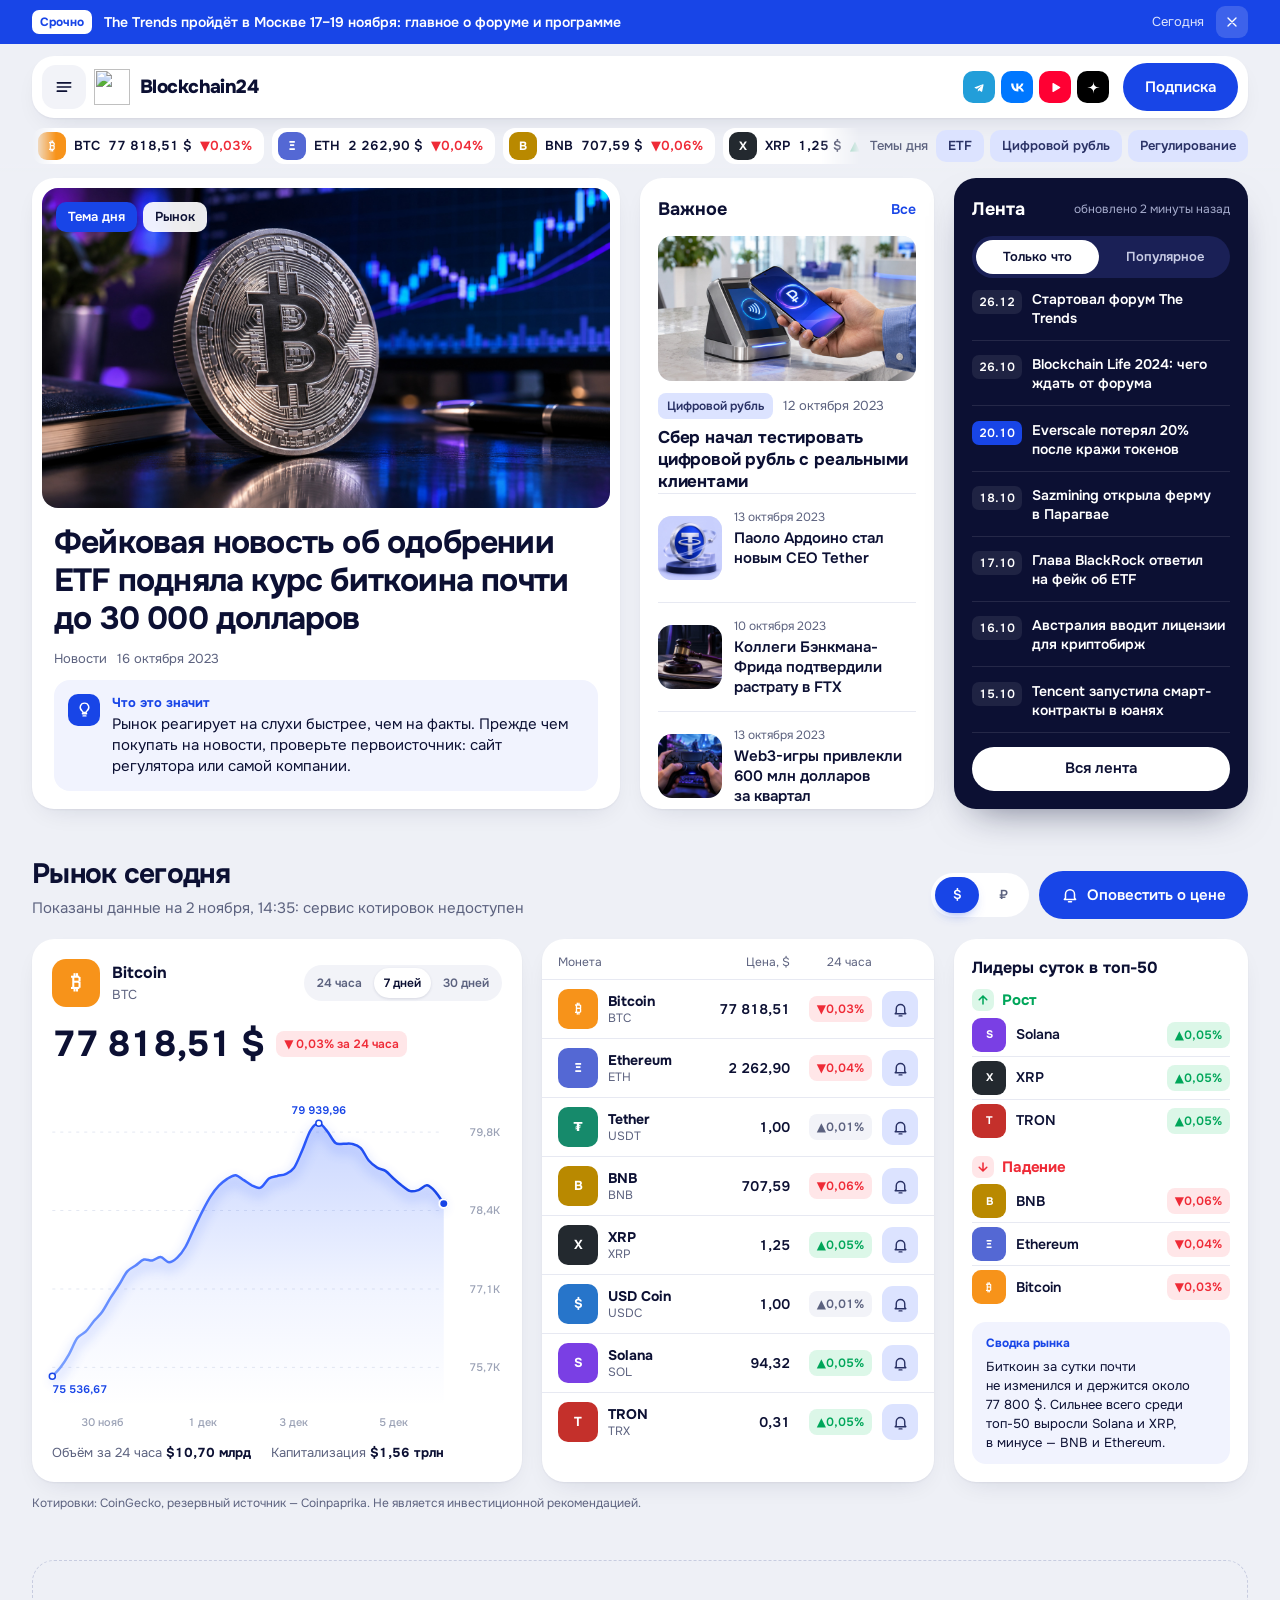
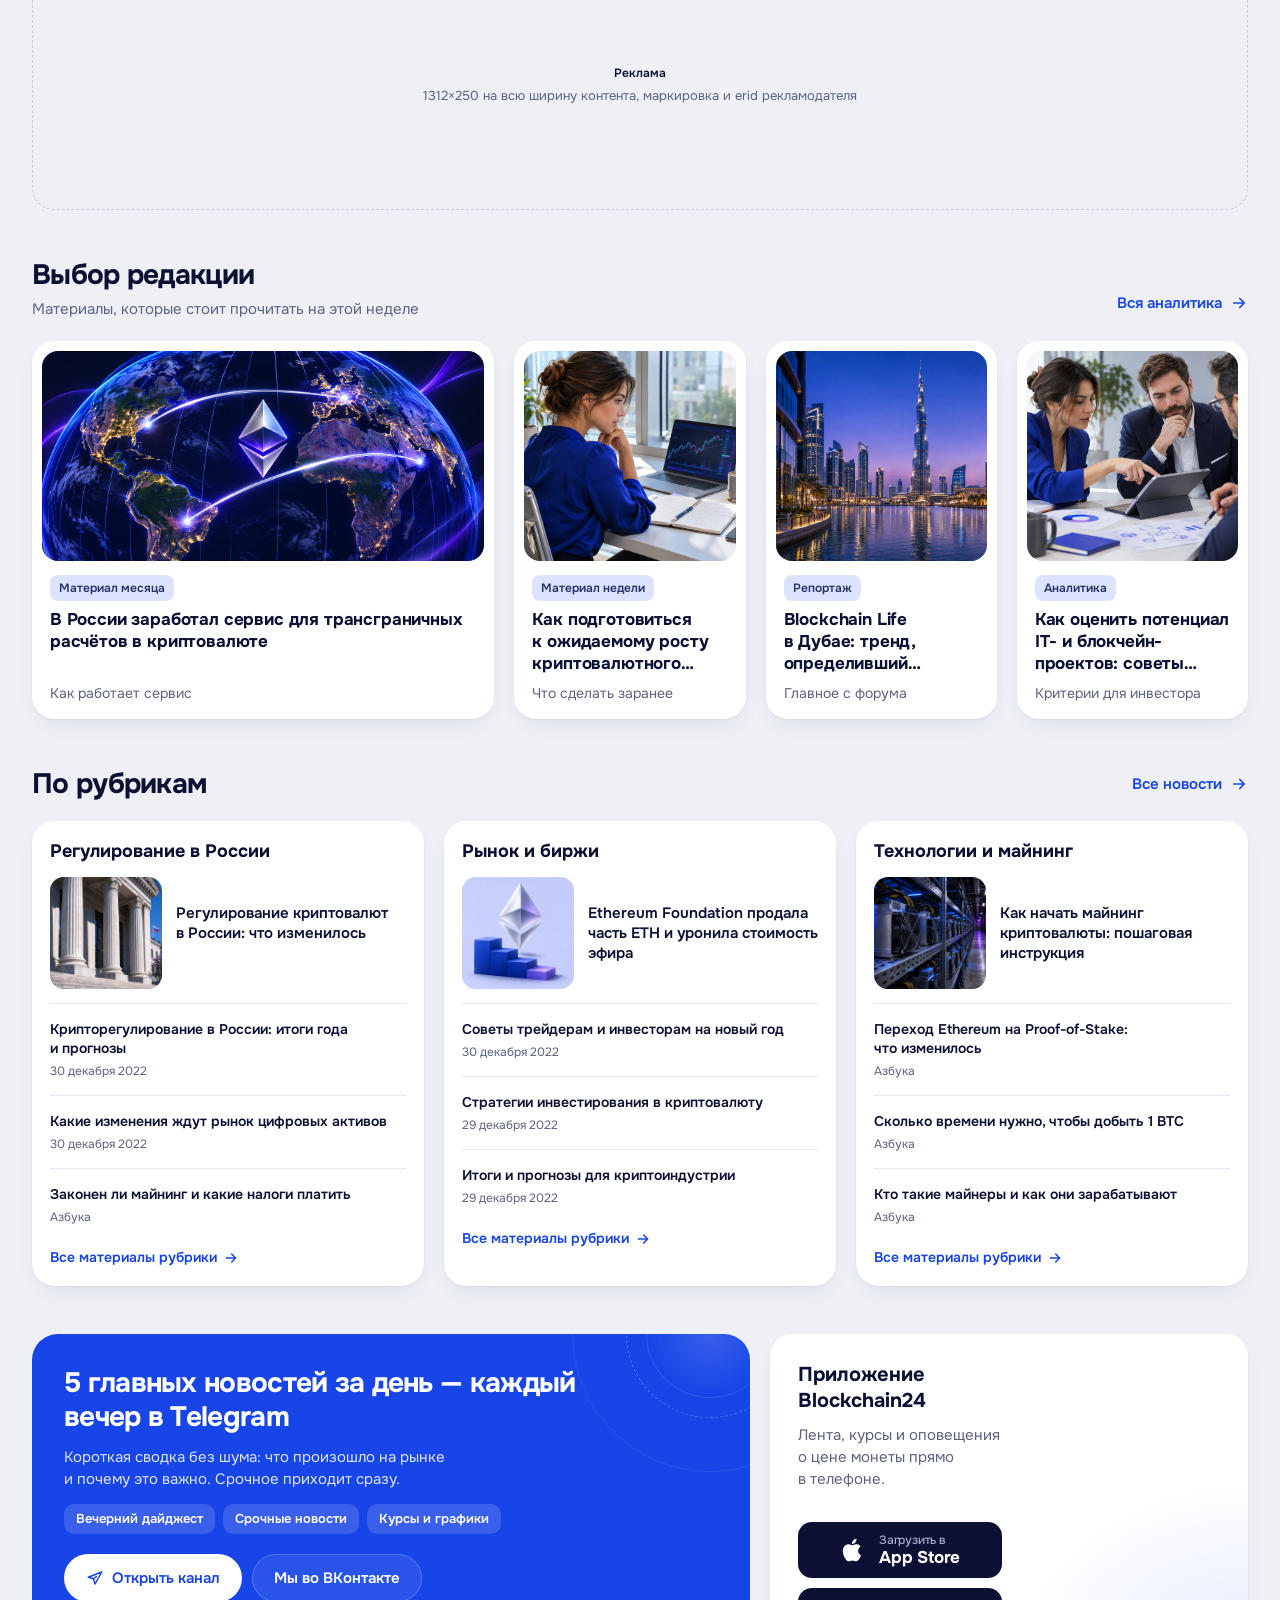
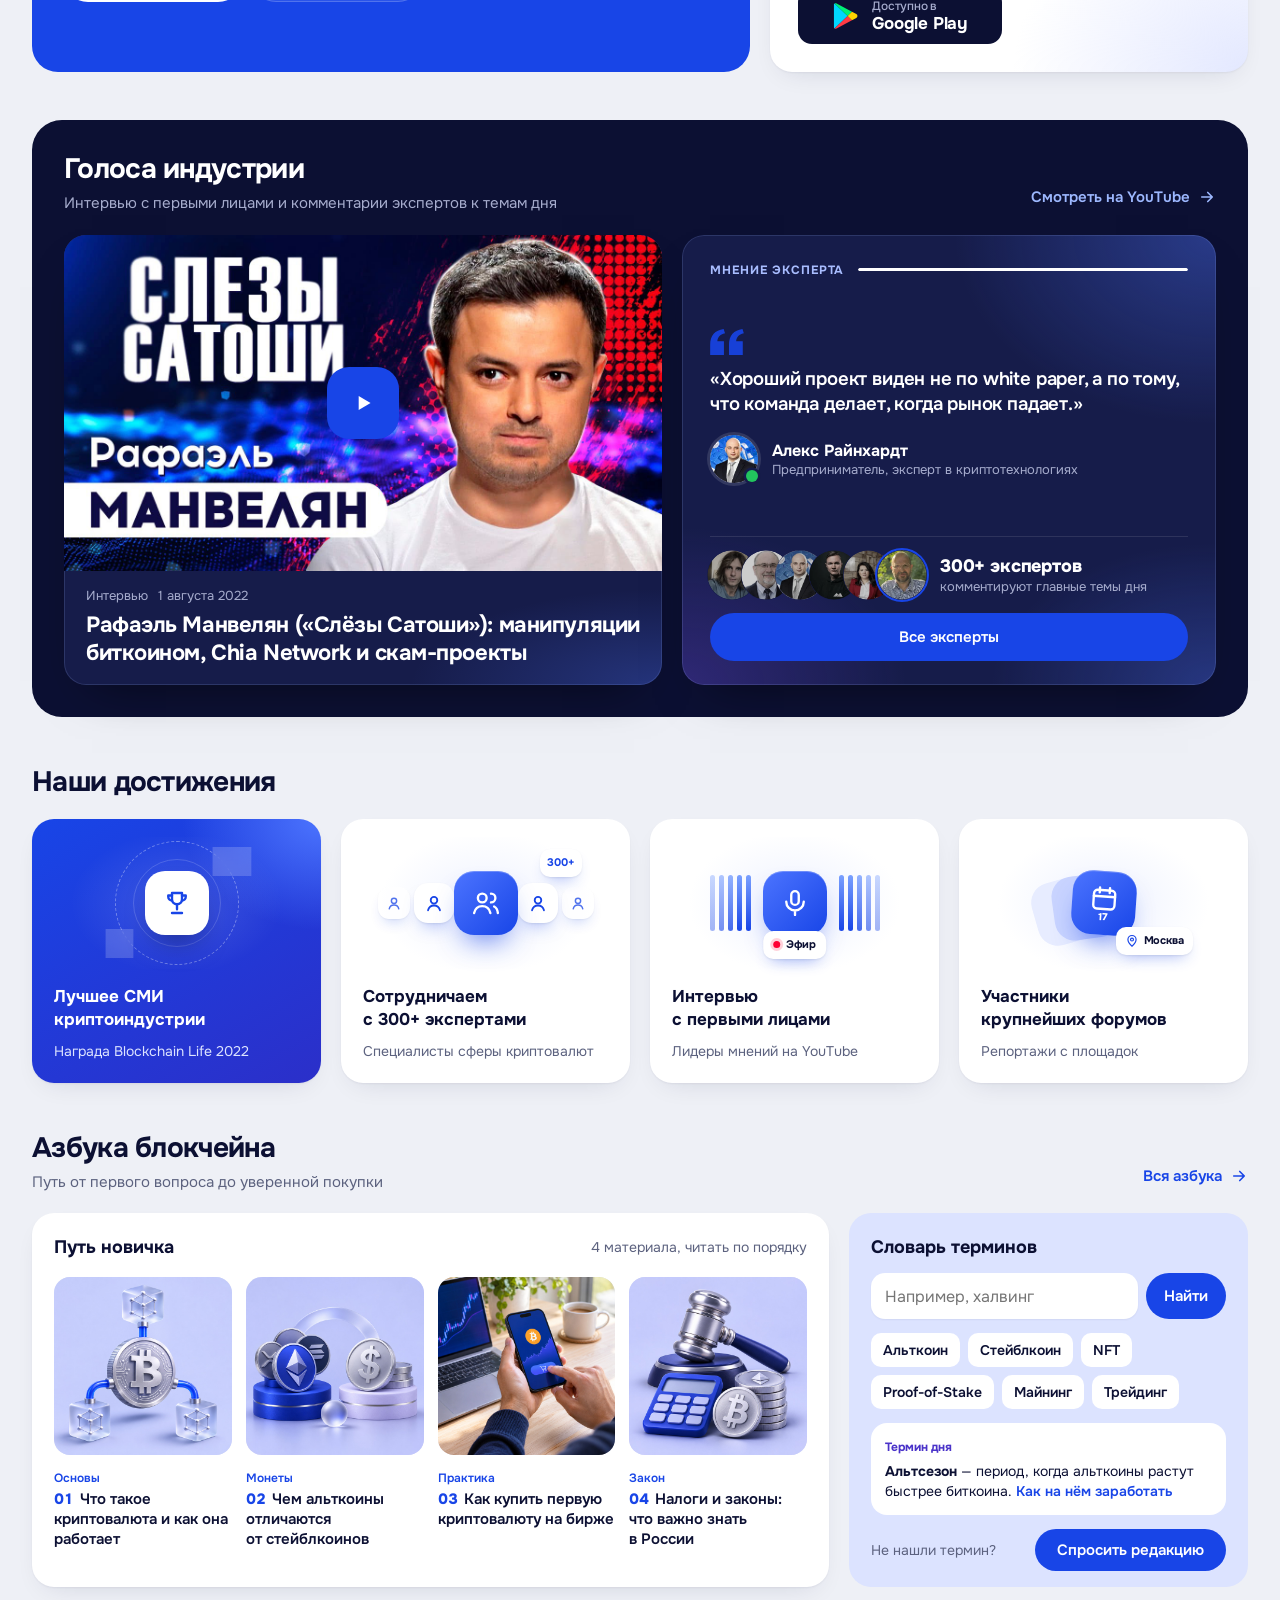
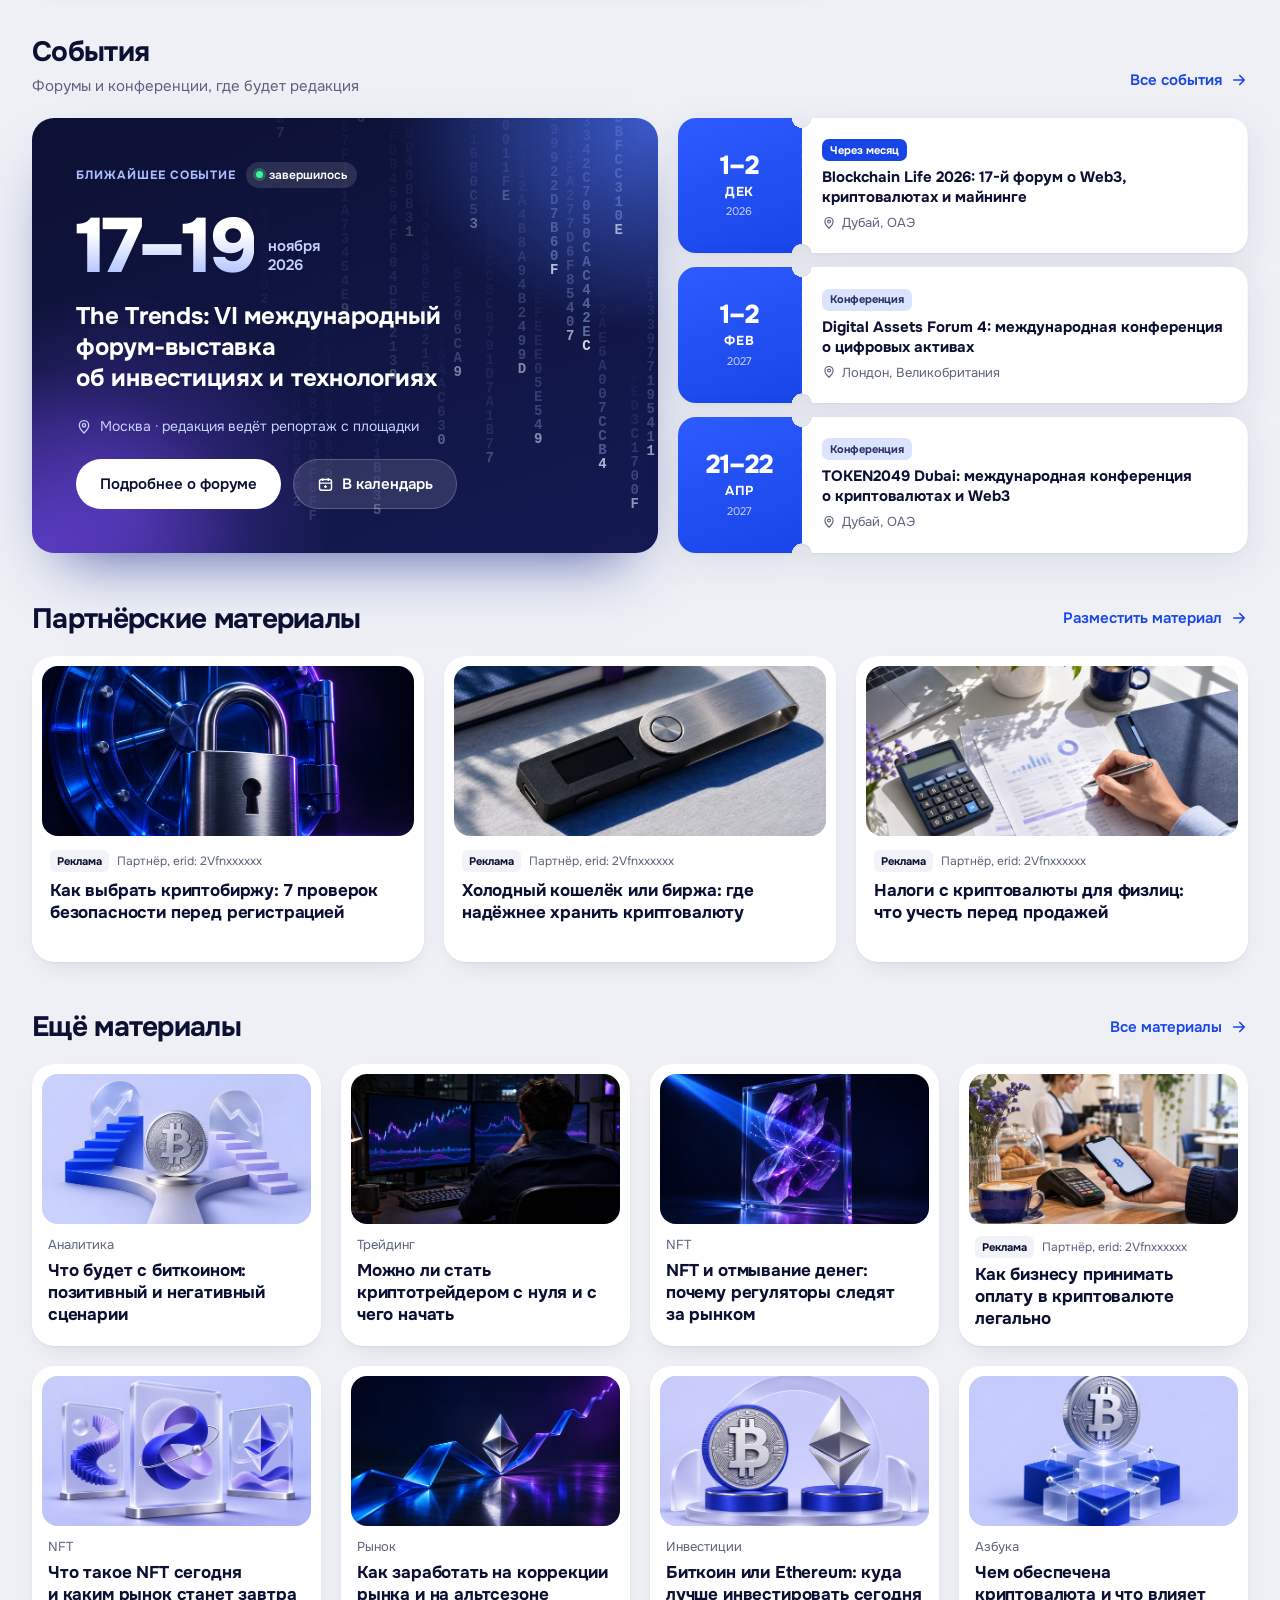
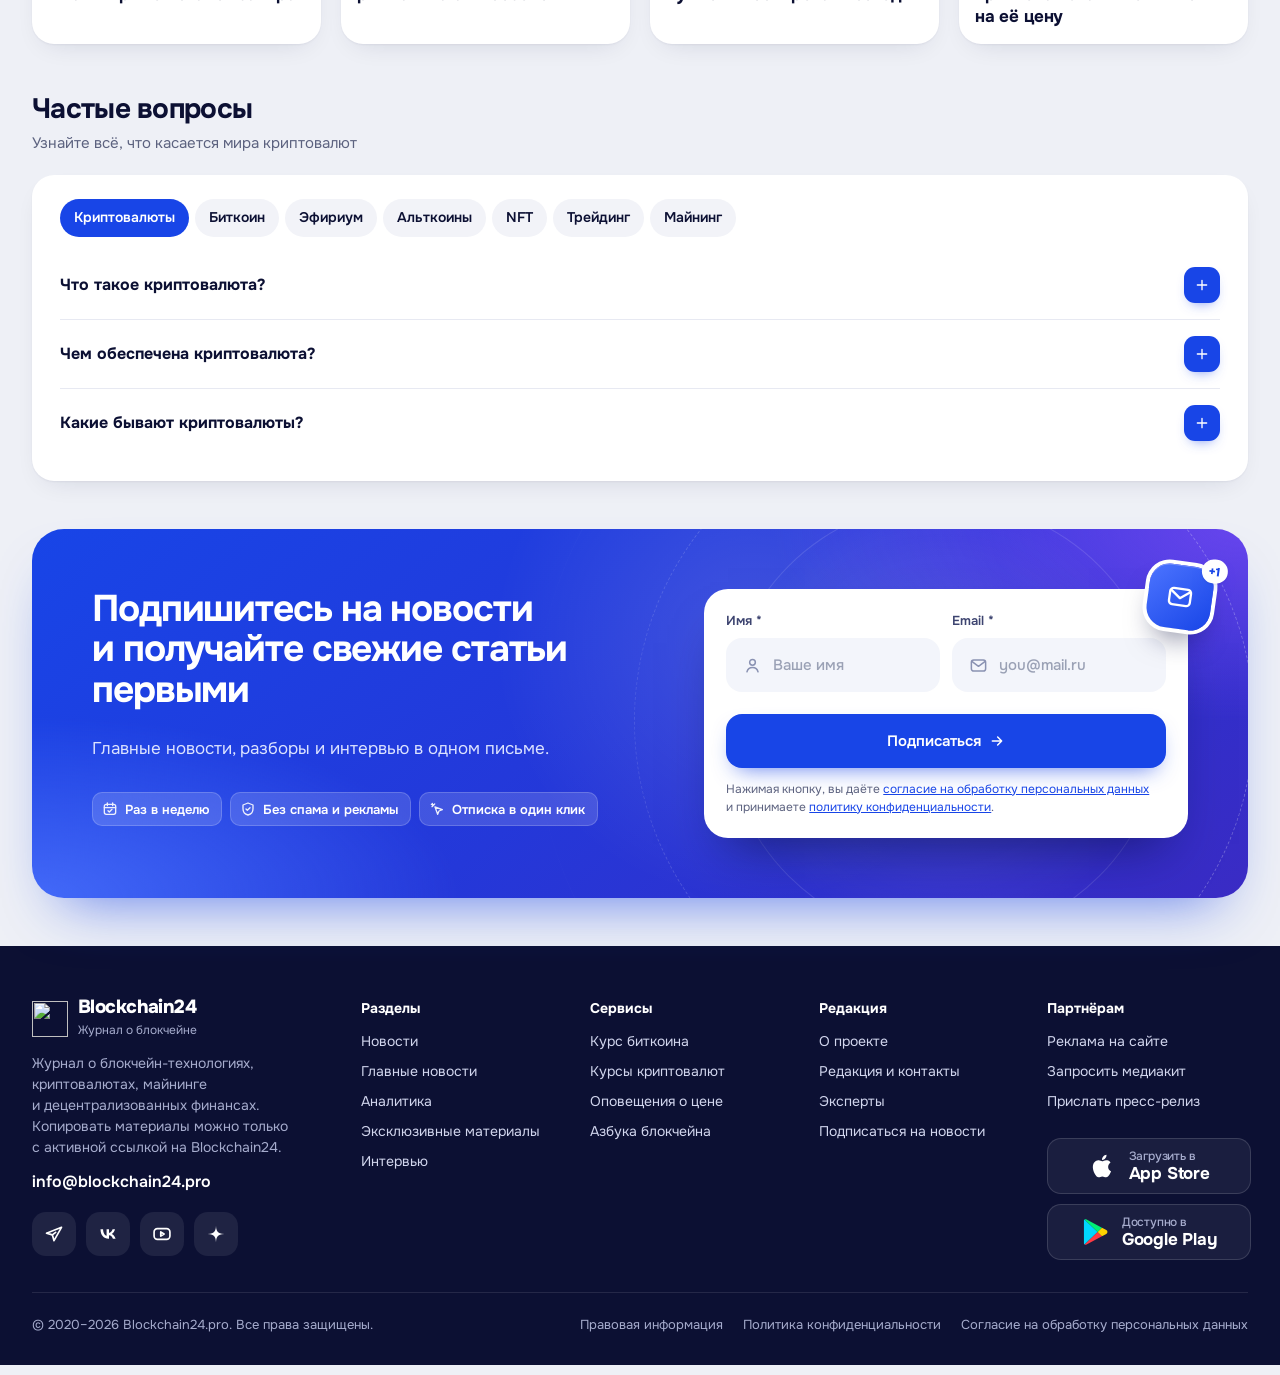
==== commit 5133c605: "Article page template; shared styles and scripts moved to css/main.css and js/main.js Co-Authored-By" ====
--- a/index.html
+++ b/index.html
@@ -9,968 +9,7 @@
 <link rel="preconnect" href="https://fonts.gstatic.com" crossorigin>
 <link rel="preconnect" href="https://api.coingecko.com">
 <link rel="stylesheet" href="https://fonts.googleapis.com/css2?family=Onest:wght@400;500;600;700;800&display=swap">
-<style>
-:root{--bg:#EEF0F6;--card:#FFFFFF;--ink:#0C1033;--ink2:#161C4A;--ink3:#1F265C;--muted:#5C627F;--mutedD:#A6ACCD;--line:#E7E9F2;--lineD:rgba(255,255,255,.1);--blue:#1845E7;--blue2:#1236C4;--bsoft:#E3E8FF;--capsule:#DCE3FF;--lsoft:#F1EEFE;--violet:#4A33C9;--up:#00A65A;--upbg:#DCF7E8;--down:#EF2B37;--downbg:#FFE6E8;--pad:clamp(16px,2.6vw,32px);--r:22px;--shadow:0 1px 2px rgba(16,24,64,.05),0 10px 28px -14px rgba(16,24,64,.16)}
-*,*::before,*::after{box-sizing:border-box}
-html{scroll-behavior:smooth;scroll-padding-top:96px}
-body{margin:0;background:var(--bg);color:var(--ink);font-family:'Onest',system-ui,-apple-system,'Segoe UI',sans-serif;font-size:16px;line-height:1.5;-webkit-font-smoothing:antialiased;overflow-x:hidden;hyphens:manual;overflow-wrap:break-word}
-body.lock{overflow:hidden}
-a{color:inherit;text-decoration:none}
-button,input,select,textarea{font:inherit;color:inherit}
-img{display:block;max-width:100%}
-h1,h2,h3,h4,p,figure,blockquote{margin:0}
-[hidden]{display:none!important}
-:focus-visible{outline:3px solid #8FA8FF;outline-offset:2px;border-radius:6px}
-.sr{position:absolute;width:1px;height:1px;overflow:hidden;clip:rect(0 0 0 0);white-space:nowrap}
-.wrap{max-width:1376px;margin:0 auto;padding:0 var(--pad)}
-.card{background:var(--card);border-radius:var(--r);box-shadow:var(--shadow)}
-.num{font-variant-numeric:tabular-nums}
-.ic{fill:none;stroke:currentColor;stroke-width:2;stroke-linecap:round;stroke-linejoin:round;flex-shrink:0}
-.sq{display:inline-flex;align-items:center;justify-content:center;flex-shrink:0;color:#fff;font-weight:700;aspect-ratio:1}
-
-/* заголовки одинаковой высоты: фиксированное число строк */
-.cl{display:-webkit-box;-webkit-box-orient:vertical;overflow:hidden}
-.t-hero{font-size:32px;line-height:38px;font-weight:700;letter-spacing:-.025em;-webkit-line-clamp:3;max-height:114px}
-.t-card{font-size:17px;line-height:22px;font-weight:700;letter-spacing:-.01em;-webkit-line-clamp:3;height:66px}
-.t-wide{font-size:22px;line-height:28px;font-weight:700;letter-spacing:-.02em;-webkit-line-clamp:2;height:56px}
-.t-sm{font-size:15px;line-height:20px;font-weight:600;-webkit-line-clamp:3;height:60px}
-.t-row{font-size:14px;line-height:19px;font-weight:600;-webkit-line-clamp:2;height:38px}
-
-.chg{display:inline-flex;align-items:center;height:26px;padding:0 8px;border-radius:8px;font-size:12px;font-weight:600;white-space:nowrap;font-variant-numeric:tabular-nums}
-.chg.up{background:var(--upbg);color:var(--up)}.chg.down{background:var(--downbg);color:var(--down)}.chg.flat{background:#F2F3F8;color:var(--muted)}
-.tag{display:inline-flex;align-items:center;height:26px;padding:0 9px;border-radius:8px;background:var(--capsule);color:#2A3266;font-size:12px;font-weight:600;white-space:nowrap}
-.meta{display:flex;align-items:center;gap:6px 10px;flex-wrap:wrap;font-size:13px;line-height:18px;color:var(--muted)}
-.btn{display:inline-flex;align-items:center;justify-content:center;gap:8px;height:48px;padding:0 22px;border-radius:100px;border:0;font-weight:600;font-size:15px;white-space:nowrap;cursor:pointer;transition:background .15s,transform .15s;flex-shrink:0}
-.btn:active{transform:scale(.98)}
-.btn-p{background:var(--blue);color:#fff}@media (hover:hover){.btn-p:hover{background:var(--blue2)}}
-.btn-w{background:#fff;color:var(--ink)}@media (hover:hover){.btn-w:hover{background:var(--bsoft)}}
-.btn-o{background:#fff;color:var(--ink);box-shadow:inset 0 0 0 1px #D6D9E6}@media (hover:hover){.btn-o:hover{box-shadow:inset 0 0 0 1px var(--blue);color:var(--blue)}}
-.btn-d{background:rgba(255,255,255,.08);color:#fff;box-shadow:inset 0 0 0 1px rgba(255,255,255,.18)}@media (hover:hover){.btn-d:hover{background:rgba(255,255,255,.14)}}
-.ibtn{width:44px;height:44px;flex:0 0 44px;border-radius:14px;border:0;background:#F2F3F8;display:inline-flex;align-items:center;justify-content:center;cursor:pointer;color:var(--ink)}
-@media (hover:hover){.ibtn:hover{background:var(--bsoft);color:var(--blue)}}
-.lnk{color:var(--blue);font-weight:600;font-size:14px;white-space:nowrap}@media (hover:hover){.lnk:hover{color:var(--blue2)}}
-@media (hover:hover){.hl:hover,.hov:hover .hl{color:var(--blue)}}
-.sec{margin-top:48px}
-.sec-h{display:flex;align-items:flex-end;justify-content:space-between;gap:12px 24px;flex-wrap:wrap;margin-bottom:20px}
-.sec-h h2{font-size:28px;line-height:34px;font-weight:700;letter-spacing:-.025em}
-.sec-h p{margin-top:6px;font-size:15px;color:var(--muted)}
-.media{position:relative;overflow:hidden;background:#E2E6F4;border-radius:16px;display:block}
-.media img{position:absolute;inset:0;width:100%;height:100%;object-fit:cover}
-.media .ml{position:absolute;left:12px;bottom:10px;right:12px;font-size:11px;font-weight:500;color:#4F5577;white-space:nowrap;overflow:hidden;text-overflow:ellipsis}
-.r16x9{aspect-ratio:16/9}.r16x10{aspect-ratio:16/10}.r4x3{aspect-ratio:4/3}.r1{aspect-ratio:1}
-
-/* срочно */
-.urgent{background:var(--blue);color:#fff}
-.urgent .wrap{display:flex;align-items:center;gap:12px;min-height:44px;padding-top:6px;padding-bottom:6px}
-.urgent b{flex-shrink:0;height:24px;padding:0 8px;border-radius:7px;background:#fff;color:var(--blue);font-size:12px;display:inline-flex;align-items:center}
-.urgent a{flex:1;min-width:0;font-size:14px;font-weight:600;white-space:nowrap;overflow:hidden;text-overflow:ellipsis}
-@media (hover:hover){.urgent a:hover{text-decoration:underline}}
-.urgent time{font-size:13px;opacity:.85;flex-shrink:0}
-.urgent button{width:32px;height:32px;flex:0 0 32px;border:0;border-radius:9px;background:rgba(255,255,255,.16);color:#fff;display:flex;align-items:center;justify-content:center;cursor:pointer}
-
-/* шапка */
-.hdr{position:fixed;top:0;left:0;right:0;z-index:50;background:linear-gradient(var(--bg) calc(100% - 8px),rgba(238,240,246,0));padding-bottom:8px}
-.hdr-in{padding-top:12px}
-#hdrSpace{height:var(--hh,150px)}
-.hdr-card{display:flex;align-items:center;justify-content:space-between;gap:16px;height:72px;padding:0 14px 0 18px;transition:height .2s}
-.hdr.compact .hdr-card{height:62px}
-.hdr-l{display:flex;align-items:center;gap:8px;flex-shrink:0;min-width:0}
-.logo{display:flex;align-items:center;gap:10px;flex-shrink:0;min-width:0}
-.logo-mark{width:36px;height:36px;flex:0 0 36px;object-fit:contain}
-.logo-t{min-width:0}
-.logo-t b{display:block;font-size:19px;font-weight:800;letter-spacing:-.03em;line-height:1;white-space:nowrap}
-.logo-t small{display:block;margin-top:4px;font-size:12px;color:var(--muted);white-space:nowrap}
-.capsule{display:flex;gap:2px;padding:5px;border-radius:100px;background:var(--capsule);flex-shrink:0}
-.capsule a{padding:9px 14px;border-radius:100px;color:#2A3266;font-size:14px;font-weight:600;white-space:nowrap;transition:background .15s,color .15s}
-@media (hover:hover){.capsule a:hover{background:rgba(255,255,255,.55);color:var(--blue)}}
-.capsule a[aria-current]{background:#fff;color:var(--ink);box-shadow:0 1px 2px rgba(16,24,64,.08),0 4px 10px -4px rgba(24,69,231,.35)}
-.hdr-act{display:flex;align-items:center;gap:8px;flex-shrink:0}
-.search{display:inline-flex;align-items:center;justify-content:center;gap:8px;height:44px;width:44px;padding:0;border-radius:14px;background:#F2F3F8;border:0;cursor:pointer;color:var(--ink);font-size:14px}
-.search span{display:none}
-@media (hover:hover){.search:hover{background:var(--bsoft);color:var(--blue)}}
-.burger,.cta-s{display:none!important}
-.hdr.collapsed .capsule,.hdr.collapsed .search,.hdr.collapsed .usr,.hdr.collapsed .cta-l{display:none!important}
-.hdr.collapsed .burger,.hdr.collapsed .cta-s{display:inline-flex!important}
-.hdr.collapsed .hdr-card{height:62px;padding:0 10px;gap:8px}
-.hdr.collapsed .logo-t small{display:none}
-.hdr.tiny .logo-t{display:none}
-.hdr.tiny .cta-s{padding:0 10px}
-.hdr.wide-search .search{width:200px;padding:0 14px;justify-content:flex-start;border-radius:100px}
-.hdr.wide-search .search span{display:inline}
-.hdr-row{display:flex;align-items:center;gap:10px;margin-top:10px;max-height:40px;overflow:hidden;transition:max-height .2s,margin .2s,opacity .2s}
-.hdr.compact .hdr-row{max-height:0;margin-top:0;opacity:0}
-.rates{display:flex;min-width:0;flex:1;overflow:hidden;-webkit-mask-image:linear-gradient(90deg,transparent,#000 24px,#000 calc(100% - 40px),transparent);mask-image:linear-gradient(90deg,transparent,#000 24px,#000 calc(100% - 40px),transparent)}
-.rates-track{display:flex;width:max-content;animation:tick var(--dur,60s) linear infinite}
-.rates:focus-within .rates-track{animation-play-state:paused}@media (hover:hover){.rates:hover .rates-track{animation-play-state:paused}}
-@keyframes tick{to{transform:translateX(-50%)}}
-@media (prefers-reduced-motion:reduce){.rates{overflow-x:auto;scrollbar-width:none}.rates-track{animation:none}}
-.rate{display:flex;align-items:center;gap:8px;height:36px;padding:0 12px 0 6px;margin-right:8px;border-radius:12px;background:#fff;font-size:13px;font-weight:600;white-space:nowrap;font-variant-numeric:tabular-nums;flex-shrink:0;transition:box-shadow .2s}
-@media (hover:hover){.rate:hover{box-shadow:0 0 0 1px #D4DCFF}}
-.rate .sq{width:28px;border-radius:9px;font-size:12px}
-.sq{position:relative;overflow:hidden}
-.sq img{position:absolute;inset:0;width:100%;height:100%;object-fit:contain}
-.sq.coin{background:transparent!important;font-size:0!important;border-radius:0;overflow:visible}
-.rate .up{color:var(--up)}.rate .down{color:var(--down)}
-.topics{display:flex;align-items:center;gap:6px;flex-shrink:0;font-size:13px;font-weight:600}
-.topics span{color:var(--muted);font-weight:500;margin-right:2px;white-space:nowrap}
-.topics a{height:32px;padding:0 12px;border-radius:10px;background:var(--capsule);color:#2A3266;transition:background .15s,color .15s;display:flex;align-items:center;white-space:nowrap}
-@media (hover:hover){.topics a:hover{background:#fff;color:var(--blue)}}
-.hdr.no-topics .topics{display:none}
-
-/* 1. первая полоса */
-.fold{display:grid;grid-template-columns:minmax(0,6fr) minmax(0,3fr) minmax(0,3fr);gap:20px;margin-top:6px;align-items:stretch}
-.top{padding:10px;display:flex;flex-direction:column}
-.top .media{aspect-ratio:16/9}
-.chips{position:absolute;left:14px;top:14px;display:flex;gap:6px;z-index:1}
-.chip-b{height:30px;padding:0 12px;border-radius:10px;background:var(--blue);color:#fff;display:inline-flex;align-items:center;font-size:13px;font-weight:600}
-.chip-w{height:30px;padding:0 12px;border-radius:10px;background:rgba(255,255,255,.92);display:inline-flex;align-items:center;font-size:13px;font-weight:600}
-.top-b{padding:16px 12px 8px;display:flex;flex-direction:column;gap:12px;flex:1}
-.means{display:flex;gap:12px;align-items:flex-start;padding:14px;border-radius:16px;background:#F1F3FE}
-.means .sq{width:32px;border-radius:10px;background:var(--blue)}
-.means b{display:block;font-size:13px;line-height:18px;color:var(--blue)}
-.means span span{display:block;margin-top:2px;font-size:15px;line-height:21px}
-.fit{min-height:0;overflow:hidden}
-.side{padding:18px;display:flex;flex-direction:column;min-width:0}
-.blk-h{display:flex;justify-content:space-between;align-items:center;gap:4px 12px;min-height:26px;flex-wrap:wrap}
-.blk-h h2{font-size:18px;line-height:24px;font-weight:700}
-.imp-first{display:block;margin-top:14px}
-.imp-first .media{border-radius:14px}
-.imp-first .meta{margin:12px 0 8px}
-.imp-list{display:flex;flex-direction:column}
-.imp-row{display:flex;gap:12px;align-items:center;padding:14px 0;border-top:1px solid var(--line)}
-.imp-row .media{width:64px;flex:0 0 64px;border-radius:14px}
-.imp-row .meta{font-size:12px;margin-bottom:2px}
-.feed{background:var(--ink);color:#fff;border-radius:var(--r);padding:18px;display:flex;flex-direction:column;min-width:0;box-shadow:0 18px 40px -20px rgba(12,16,51,.6)}
-.feed .blk-h span{font-size:12px;color:var(--mutedD);white-space:nowrap}
-.seg{display:flex;margin-top:14px;padding:4px;border-radius:100px;background:#1A2056;gap:4px}
-.seg button{flex:1;height:34px;border:0;border-radius:100px;background:transparent;color:#C9CDE6;font-size:13px;font-weight:600;cursor:pointer;white-space:nowrap;min-width:0}
-.seg button[aria-selected="true"]{background:#fff;color:var(--ink)}
-.acc-h{display:none}
-.panel{flex:1;min-height:0;display:flex;flex-direction:column}
-.feed-list{flex:1;min-height:0;overflow:hidden;display:flex;flex-direction:column;justify-content:space-between}
-.fi{display:flex;gap:10px;padding:12px 0;border-bottom:1px solid var(--lineD)}
-.fi time{flex:0 0 auto;height:24px;padding:0 7px;border-radius:7px;background:rgba(255,255,255,.08);font-size:12px;font-weight:600;display:flex;align-items:center;font-variant-numeric:tabular-nums}
-.fi.hot time{background:var(--blue)}
-@media (hover:hover){.fi:hover .t-row{color:#C9D4FF}}
-.feed .btn{margin-top:14px;width:100%;height:44px}
-
-/* 2. рынок */
-.mkt-act{display:flex;align-items:center;gap:10px;flex-wrap:wrap}
-.pill-sw{display:flex;padding:4px;border-radius:100px;background:#fff;gap:2px}
-.pill-sw button{height:36px;min-width:44px;padding:0 14px;border:0;border-radius:100px;background:transparent;color:var(--muted);font-weight:600;font-size:13px;cursor:pointer}
-.pill-sw button[aria-pressed="true"]{background:var(--blue);color:#fff;box-shadow:0 6px 14px -8px rgba(24,69,231,.8)}
-.mkt{display:grid;grid-template-columns:minmax(0,5fr) minmax(0,4fr) minmax(0,3fr);gap:20px;align-items:stretch}
-.btc{padding:20px;display:flex;flex-direction:column;min-width:0}
-.coin-h{display:flex;align-items:center;gap:12px;flex-wrap:wrap}
-.coin-h .sq{width:48px;border-radius:14px;font-size:20px}
-.coin-h b{display:block;font-size:16px}
-.coin-h small{display:block;font-size:13px;color:var(--muted)}
-.per{margin-left:auto;display:flex;padding:3px;border-radius:100px;background:#F2F3F8;gap:2px}
-.per button{height:30px;padding:0 10px;border:0;border-radius:100px;background:transparent;color:var(--muted);font-size:12px;font-weight:600;cursor:pointer;white-space:nowrap}
-.per button[aria-pressed="true"]{background:#fff;color:var(--ink);box-shadow:0 1px 3px rgba(16,24,64,.12)}
-.btc-p{display:flex;align-items:center;gap:12px;flex-wrap:wrap;margin-top:16px}
-.btc-p strong{font-size:36px;line-height:42px;font-weight:700;letter-spacing:-.03em;font-variant-numeric:tabular-nums;white-space:nowrap}
-.chart{flex:1;min-height:180px;margin-top:14px;position:relative;cursor:crosshair}
-.chart svg{position:absolute;inset:0;width:100%;height:100%;overflow:visible}
-.chart .ax{font-size:11px;font-weight:500;fill:#9AA1B5;font-variant-numeric:tabular-nums}
-.chart .mk{font-size:11px;font-weight:600;fill:#1845E7;font-variant-numeric:tabular-nums}
-.chart .pulse{transform-box:fill-box;transform-origin:center;animation:chPulse 2s ease-out infinite}
-@keyframes chPulse{from{transform:scale(1);opacity:.45}to{transform:scale(3.4);opacity:0}}
-@media (prefers-reduced-motion:reduce){.chart .pulse{animation:none;opacity:0}}
-.chart .hv{transition:opacity .15s;pointer-events:none}
-.ch-tip{position:absolute;z-index:2;pointer-events:none;opacity:0;transition:opacity .15s;padding:7px 10px;border-radius:10px;background:#0E1430;color:#fff;font-size:12px;line-height:1.3;white-space:nowrap;box-shadow:0 10px 24px -10px rgba(14,20,48,.6)}
-.ch-tip b{display:block;font-size:14px;font-variant-numeric:tabular-nums}
-.ch-tip span{color:#A9B3D6}
-.btc-f{display:flex;gap:8px 20px;flex-wrap:wrap;margin-top:12px;font-size:13px;color:var(--muted)}
-.btc-f b{color:var(--ink);font-variant-numeric:tabular-nums}
-.tbl{padding:6px 0;min-width:0}
-.tr{display:grid;grid-template-columns:minmax(0,1fr) auto 72px 36px;align-items:center;gap:10px;padding:9px 16px;border-top:1px solid var(--line)}
-.tr.th{border-top:0;font-size:12px;color:var(--muted);padding-top:8px;padding-bottom:8px}
-.tr .c{display:flex;align-items:center;gap:10px;min-width:0}
-.tr .c .sq{width:40px;border-radius:10px;font-size:13px}
-.tr .c span{min-width:0}
-.tr .c b{display:block;font-size:14px;line-height:18px;white-space:nowrap;overflow:hidden;text-overflow:ellipsis}
-.tr .c small{display:block;font-size:12px;line-height:16px;color:var(--muted)}
-.tr .p{text-align:right;font-weight:600;font-size:14px;font-variant-numeric:tabular-nums;white-space:nowrap}
-.tr .chg{justify-self:end}
-.bell{width:36px;height:36px;border:0;border-radius:11px;background:var(--capsule);color:#2A3266;display:flex;align-items:center;justify-content:center;cursor:pointer;justify-self:end}
-@media (hover:hover){.bell:hover{background:var(--blue);color:#fff}}
-.lead-c{padding:18px;display:flex;flex-direction:column;min-width:0}
-.lead-c h3{font-size:16px;line-height:22px;font-weight:700}
-.lead-sub{display:flex;align-items:center;gap:8px;margin:10px 0 2px;font-size:15px;font-weight:700;letter-spacing:-.01em}
-.lead-sub.up{color:var(--up)}.lead-sub.down{color:var(--down)}
-.lead-sub .ar{width:22px;height:22px;border-radius:7px;display:flex;align-items:center;justify-content:center;flex-shrink:0}
-.lead-sub.up .ar{background:var(--upbg)}.lead-sub.down .ar{background:var(--downbg)}
-.lead-sub .ar svg{fill:none;stroke:currentColor;stroke-width:2.6;stroke-linecap:round;stroke-linejoin:round}
-#leadDown{margin-bottom:2px}
-#leadUp .lr:last-child,#leadDown .lr:last-child{border-bottom:0}
-div:has(>#leadUp)+div .lead-sub{margin-top:14px}
-.lr{display:flex;align-items:center;gap:10px;padding:4px 0;border-bottom:1px solid var(--line)}
-.lr .sq{width:34px;border-radius:9px;font-size:11px}
-.lr .nm{flex:1;min-width:0;font-size:14px;font-weight:600;white-space:nowrap;overflow:hidden;text-overflow:ellipsis}
-.digest{margin-top:12px;padding:12px 14px;border-radius:14px;background:#F1F3FE;font-size:13px;line-height:19px;flex:1}
-.digest b{display:block;font-size:12px;color:var(--blue);margin-bottom:4px}
-.mkt-note{margin-top:12px;font-size:12px;color:var(--muted)}
-
-/* реклама */
-.ad{display:flex;flex-direction:column;align-items:center;justify-content:center;gap:4px;border-radius:18px;border:1.5px dashed #C7CCE0;color:var(--muted);font-size:13px;text-align:center;padding:12px}
-.ad b{font-size:12px;font-weight:600;color:var(--ink)}
-.ad-wide{height:250px;width:100%;border-radius:var(--r)}
-
-/* 3. выбор редакции */
-.picks{display:grid;grid-template-columns:minmax(0,2fr) repeat(3,minmax(0,1fr));gap:20px}
-.pick{padding:10px 10px 16px;display:flex;flex-direction:column}
-.pick .media{height:210px}
-.pick-b{padding:14px 8px 0;display:flex;flex-direction:column;gap:8px}
-.pick .lead{font-size:14px;line-height:20px;color:var(--muted);-webkit-line-clamp:1;height:20px}
-.sl-ctrl{display:none}
-
-/* 4. рубрики */
-.rubs{display:grid;grid-template-columns:repeat(3,minmax(0,1fr));gap:20px}
-.rub{padding:18px;display:flex;flex-direction:column}
-.rub-h{display:flex;justify-content:space-between;align-items:center;gap:10px;width:100%;border:0;background:none;padding:0;text-align:left;cursor:default}
-.rub-h h3{font-size:18px;line-height:24px;font-weight:700}
-.rub-h .ic{display:none}
-.rub-lead{display:flex;gap:14px;align-items:center;margin-top:14px;padding-bottom:14px}
-.rub-lead .media{width:112px;flex:0 0 112px;border-radius:14px}
-.rub-i{display:block;padding:16px 0;border-top:1px solid var(--line)}
-.rub-i .t-row{height:auto}
-.rub-i time{display:block;margin-top:5px;font-size:12px;line-height:16px;color:var(--muted)}
-.rub .lnk{margin-top:6px}
-
-/* 5. подписка */
-.sub{display:grid;grid-template-columns:minmax(0,1.5fr) minmax(0,1fr);gap:20px}
-.sub-tg{background:var(--blue);color:#fff;border-radius:26px;padding:32px;display:flex;flex-direction:column;gap:12px}
-.sub-tg h2{font-size:28px;line-height:34px;font-weight:700;letter-spacing:-.025em;max-width:560px}
-.sub-tg p{font-size:15px;line-height:22px;color:#DDE4FF;max-width:560px}
-.sub-tg ul{display:flex;gap:8px;flex-wrap:wrap;list-style:none;margin:2px 0 0;padding:0}
-.sub-tg li{height:30px;padding:0 12px;border-radius:10px;background:rgba(255,255,255,.14);display:flex;align-items:center;font-size:13px;font-weight:600;white-space:nowrap}
-.sub-tg .acts{display:flex;gap:10px;flex-wrap:wrap;margin-top:8px}
-.sub-tg .btn-w{color:var(--blue)}
-.sub-app{padding:28px;display:flex;flex-direction:column;gap:10px}
-.sub-app h3{font-size:20px;line-height:26px;font-weight:700}
-.sub-app p{font-size:15px;line-height:22px;color:var(--muted)}
-.stores{display:flex;gap:10px;flex-wrap:wrap;margin-top:auto;padding-top:8px}
-.store{display:inline-flex;align-items:center;gap:10px;height:52px;padding:0 18px;border-radius:14px;background:var(--ink);color:#fff;font-weight:600;font-size:14px;line-height:16px;white-space:nowrap}
-@media (hover:hover){.store:hover{background:var(--ink3)}}
-.store small{display:block;font-size:11px;font-weight:500;color:var(--mutedD)}
-
-/* 6. голоса индустрии */
-.voices{background:var(--ink);color:#fff;border-radius:30px;padding:32px}
-.voices .sec-h p{color:var(--mutedD)}
-.vgrid{display:grid;grid-template-columns:minmax(0,1.3fr) minmax(0,1fr);gap:20px;align-items:stretch}
-.video{display:flex;flex-direction:column;border-radius:22px;overflow:hidden;background:var(--ink2)}
-.video .media{border-radius:0;background:#232A63}
-.video .media .ml{color:#A6ACCD}
-.play{position:absolute;left:50%;top:50%;transform:translate(-50%,-50%);width:72px;height:72px;border-radius:22px;background:var(--blue);display:flex;align-items:center;justify-content:center;z-index:1;transition:transform .15s}
-@media (hover:hover){.video:hover .play{transform:translate(-50%,-50%) scale(1.05)}}
-.video-b{padding:18px 22px 22px}
-.video-b .meta{color:var(--mutedD);margin-bottom:6px}
-.video .t-wide{color:#fff}
-.experts{background:var(--ink2);border-radius:22px;padding:8px 20px 20px;display:flex;flex-direction:column;min-width:0}
-.ex-list{flex:1;min-height:0;overflow:hidden}
-.ex{display:flex;align-items:center;gap:14px;padding:10px 0;border-bottom:1px solid var(--lineD)}
-.av{width:60px;border-radius:50%;background:#2A3270;color:#C9D4FF;font-size:14px;font-weight:600;box-shadow:0 0 0 2px rgba(255,255,255,.08)}
-.av img{object-fit:cover;border-radius:inherit;transform:scale(1.12)}
-.ex b{display:block;font-size:15px;line-height:20px}
-.ex small{display:block;font-size:13px;line-height:18px;color:var(--mutedD)}
-@media (hover:hover){.ex:hover b{color:#C9D4FF}}
-.experts .btn{margin-top:16px;width:100%}
-
-/* 7. достижения */
-.ach{display:grid;grid-template-columns:repeat(4,minmax(0,1fr));gap:20px}
-.ach a{padding:22px;display:flex;flex-direction:column;gap:14px;min-height:168px}
-.ach .sq{width:48px;border-radius:14px;background:var(--bsoft);color:var(--blue)}
-.ach b{font-size:17px;line-height:23px;font-weight:700;-webkit-line-clamp:2;height:46px}
-.ach span{font-size:14px;line-height:20px;color:var(--muted);margin-top:auto}
-@media (hover:hover){.ach a:hover b{color:var(--blue)}}
-.ach .big{background:var(--blue);color:#fff}
-.ach .big .sq{background:rgba(255,255,255,.18);color:#fff}
-.ach .big span{color:#DDE4FF}
-@media (hover:hover){.ach .big:hover b{color:#fff}}
-
-/* 8. азбука */
-.abc{display:grid;grid-template-columns:minmax(0,2fr) minmax(0,1fr);gap:20px;align-items:stretch}
-.path{padding:22px;display:flex;flex-direction:column}
-.path-h{display:flex;justify-content:space-between;align-items:center;gap:12px;flex-wrap:wrap}
-.path-h h3{font-size:18px;line-height:24px;font-weight:700}
-.path-h p{font-size:14px;color:var(--muted)}
-.steps{display:grid;grid-template-columns:repeat(4,minmax(0,1fr));gap:14px;margin-top:18px;counter-reset:st;position:relative}
-.step{display:flex;flex-direction:column;gap:10px;position:relative}
-.step .media{border-radius:16px;aspect-ratio:1}
-.step .n{position:absolute;left:10px;top:10px;z-index:1;width:30px;height:30px;border-radius:10px;background:#fff;color:var(--blue);font-weight:700;font-size:14px;display:flex;align-items:center;justify-content:center;box-shadow:0 2px 6px rgba(16,24,64,.12)}
-.step>span:last-child{min-width:0}
-.step em{font-style:normal;font-size:12px;font-weight:600;color:var(--blue)}
-.dict{padding:22px;display:flex;flex-direction:column;gap:14px;background:var(--capsule);box-shadow:none}
-.dict h3{font-size:18px;line-height:24px;font-weight:700}
-.term{display:flex;gap:8px}
-.term input{flex:1;min-width:0;height:46px;border:1px solid #D6D9E6;border-radius:14px;padding:0 14px;background:#fff;outline:none}
-.term input:focus{border-color:var(--blue);box-shadow:0 0 0 4px rgba(24,69,231,.14)}
-.term .btn{height:46px;padding:0 18px}
-.words{display:flex;flex-wrap:wrap;gap:8px}
-.words a{height:34px;padding:0 12px;border-radius:10px;background:#fff;display:flex;align-items:center;font-size:14px;font-weight:600;white-space:nowrap}
-@media (hover:hover){.words a:hover{color:var(--blue);box-shadow:inset 0 0 0 1px var(--blue)}}
-.tod{padding:14px;border-radius:16px;background:#fff;font-size:14px;line-height:20px}
-.tod b{display:block;font-size:12px;color:var(--violet);margin-bottom:4px}
-.tod strong{font-weight:700}
-.dict .ask{margin-top:auto;display:flex;align-items:center;justify-content:space-between;gap:10px;flex-wrap:wrap;font-size:14px;color:var(--muted)}
-
-/* 9. FAQ */
-.faq-main{padding:24px 28px}
-.ftabs{display:flex;gap:6px;flex-wrap:wrap}
-.ftabs button{height:38px;padding:0 14px;border:0;border-radius:100px;background:#F2F3F8;font-weight:600;font-size:14px;cursor:pointer;white-space:nowrap}
-@media (hover:hover){.ftabs button:hover{color:var(--blue)}}
-.ftabs button[aria-selected="true"]{background:var(--blue);color:#fff}
-.fsel{display:none;position:relative}
-.fsel-b{width:100%;height:50px;display:flex;align-items:center;justify-content:space-between;padding:0 16px;border-radius:14px;border:1px solid #D6D9E6;background:#fff;font-weight:600;cursor:pointer}
-.fsel-b b{color:var(--blue)}
-.fsel-l{display:flex;flex-direction:column;margin-top:8px;border:1px solid #D6D9E6;border-radius:14px;overflow:hidden;background:#fff}
-.fsel-l button{height:46px;text-align:left;padding:0 16px;border:0;border-top:1px solid var(--line);background:#fff;font-weight:600;cursor:pointer}
-.fsel-l button:first-child{border-top:0}
-.fsel-l button[aria-selected="true"]{color:var(--blue);background:var(--bsoft)}
-.fsel .ic{transition:transform .2s}.fsel.open .fsel-b .ic{transform:rotate(180deg)}
-.qa-list{margin-top:14px}
-.qa{border-bottom:1px solid var(--line)}
-.qa:last-child{border-bottom:0}
-.qa-q{width:100%;display:flex;justify-content:space-between;align-items:center;gap:16px;padding:16px 0;background:none;border:0;text-align:left;cursor:pointer;font-weight:700;font-size:16px;line-height:22px}
-@media (hover:hover){.qa-q:hover{color:var(--blue)}}
-.qa-ic{width:36px;height:36px;flex:0 0 36px;border-radius:11px;background:var(--blue);color:#fff;box-shadow:0 6px 14px -8px rgba(24,69,231,.8);display:flex;align-items:center;justify-content:center;transition:transform .2s,background .2s}
-.qa.open .qa-ic{transform:rotate(45deg);background:var(--blue2);color:#fff}
-@media (hover:hover){.qa-q:hover .qa-ic{background:var(--blue2)}}
-.qa-a{display:none;padding:0 52px 18px 0;font-size:15px;line-height:23px;color:var(--muted);max-width:860px}
-.qa.open .qa-a{display:block}
-.qa-a .lnk{display:inline-block;margin-top:8px}
-
-/* 13. подписка по email */
-.sub-mail{display:grid;grid-template-columns:minmax(0,1fr) minmax(0,1.25fr);gap:28px 48px;align-items:center;padding:40px;border-radius:30px;background:var(--capsule);position:relative;overflow:hidden}
-.sub-mail::after{content:"";position:absolute;right:-60px;top:-60px;width:220px;height:220px;border-radius:48px;background:rgba(255,255,255,.35);transform:rotate(18deg);pointer-events:none}
-.sub-mail-t{position:relative;z-index:1}
-.mail-ic{width:52px;border-radius:16px;background:var(--blue);margin-bottom:18px}
-.sub-mail h2{font-size:30px;line-height:36px;font-weight:700;letter-spacing:-.025em;max-width:500px}
-.sub-mail-t>p{margin-top:10px;font-size:16px;line-height:24px;color:#3D4470;max-width:460px}
-.perks{display:flex;flex-wrap:wrap;gap:8px;list-style:none;margin:18px 0 0;padding:0}
-.perks li{display:inline-flex;align-items:center;gap:6px;height:32px;padding:0 12px;border-radius:10px;background:rgba(255,255,255,.7);font-size:13px;font-weight:600;color:var(--ink);white-space:nowrap}
-.perks .ic{color:var(--blue)}
-.mail-form{position:relative;z-index:1;background:#fff;border-radius:22px;padding:24px;box-shadow:0 1px 2px rgba(16,24,64,.05),0 16px 36px -18px rgba(24,69,231,.35)}
-.mail-row{display:grid;grid-template-columns:minmax(0,1fr) minmax(0,1fr) auto;gap:12px;align-items:end}
-.mail-row .btn{height:48px;padding:0 26px}
-.mail-form .fields{gap:12px}
-.mail-form .ok{padding:4px 0}
-
-/* 10. события */
-.events{display:grid;grid-template-columns:repeat(4,minmax(0,1fr));gap:20px}
-.ev{padding:20px;display:flex;flex-direction:column;gap:10px}
-.ev .date{display:flex;align-items:baseline;gap:8px}
-.ev .date b{font-size:28px;line-height:32px;font-weight:700;letter-spacing:-.03em;white-space:nowrap}
-.ev .date span{font-size:13px;color:var(--muted)}
-.ev .meta{margin-top:auto}
-.ev.soon{box-shadow:var(--shadow),inset 0 0 0 2px var(--blue)}
-
-/* 11. партнёрские */
-.partners{display:grid;grid-template-columns:repeat(3,minmax(0,1fr));gap:20px}
-.pc{padding:10px 10px 16px;display:flex;flex-direction:column}
-.pc .media{height:170px}
-.pc .b{padding:14px 8px 0;display:flex;flex-direction:column;gap:8px}
-.ad-mark{display:flex;align-items:center;gap:8px;font-size:12px;line-height:16px;color:var(--muted);white-space:nowrap;overflow:hidden}
-.ad-mark span{min-width:0;overflow:hidden;text-overflow:ellipsis}
-.ad-mark b{height:22px;padding:0 7px;border-radius:6px;background:#F2F3F8;color:var(--ink);display:inline-flex;align-items:center;font-size:11px;flex-shrink:0}
-
-/* 12. ещё */
-.more{display:grid;grid-template-columns:repeat(4,minmax(0,1fr));gap:20px}
-.mc{padding:10px 10px 16px;display:flex;flex-direction:column}
-.mc .media{height:150px}
-.mc .b{padding:12px 6px 0;display:flex;flex-direction:column;gap:6px}
-.more-act{display:flex;justify-content:center;margin-top:24px}
-
-/* подвал */
-.ft{margin-top:48px;background:var(--ink);color:#fff;padding:52px 0 30px}
-.ft-top{display:grid;grid-template-columns:minmax(0,1.5fr) repeat(4,minmax(0,1fr));gap:28px}
-.ft .logo-t small{color:var(--mutedD)}
-.ft p{margin-top:14px;font-size:14px;line-height:21px;color:var(--mutedD);max-width:360px}
-.ft-mail{display:inline-block;margin-top:12px;font-weight:600}
-@media (hover:hover){.ft-mail:hover{color:#C9D4FF}}
-.soc{display:flex;gap:10px;margin-top:18px}
-.soc a{width:44px;height:44px;flex:0 0 44px;border-radius:14px;background:rgba(255,255,255,.08);display:flex;align-items:center;justify-content:center}
-@media (hover:hover){.soc a:hover{background:var(--blue)}}
-.ft h4{font-size:14px;font-weight:700;margin-bottom:12px}
-.ft-l{display:flex;flex-direction:column;gap:9px;font-size:14px;color:#D2D6EE}
-@media (hover:hover){.ft-l a:hover{color:#fff}}
-.ft-b{display:flex;justify-content:space-between;align-items:center;gap:12px 24px;flex-wrap:wrap;margin-top:32px;padding-top:22px;border-top:1px solid var(--lineD);font-size:13px;color:var(--mutedD)}
-.ft-b nav{display:flex;gap:8px 20px;flex-wrap:wrap}
-@media (hover:hover){.ft-b a:hover{color:#fff}}
-.ft .store{background:rgba(255,255,255,.08)}
-@media (hover:hover){.ft .store:hover{background:rgba(255,255,255,.14)}}
-
-/* формы */
-.fields{display:flex;flex-direction:column;gap:12px}
-.row2{display:grid;grid-template-columns:repeat(2,minmax(0,1fr));gap:12px}
-.fld{display:flex;flex-direction:column;gap:6px;font-size:13px;font-weight:600;color:var(--muted);min-width:0}
-.fld input,.fld select,.fld textarea{height:48px;border:1px solid #D6D9E6;border-radius:14px;background:#fff;padding:0 14px;font-weight:500;font-size:15px;color:var(--ink);width:100%;min-width:0;outline:none}
-.fld textarea{height:96px;padding:12px 14px;resize:vertical}
-.fld input:focus,.fld select:focus,.fld textarea:focus{border-color:var(--blue);box-shadow:0 0 0 4px rgba(24,69,231,.14)}
-.fld.bad input{border-color:var(--down)}
-.fields .btn{width:100%}
-.consent{font-size:12px;line-height:18px;color:var(--muted)}
-.consent a{color:var(--blue);text-decoration:underline}
-.err{font-size:13px;font-weight:600;color:var(--down)}
-.ok{display:flex;flex-direction:column;gap:10px}
-.ok .sq{width:52px;border-radius:16px;background:var(--bsoft);color:var(--blue)}
-.ok b{font-size:20px}
-.ok p{color:var(--muted)}
-
-/* окна */
-.ovl{position:fixed;inset:0;z-index:100;background:rgba(12,16,51,.55);backdrop-filter:blur(6px);-webkit-backdrop-filter:blur(6px);overflow-y:auto;display:flex;padding:24px 16px}
-.dlg{margin:auto;width:100%;max-width:520px;background:#fff;border-radius:26px;padding:30px;position:relative}
-.dlg h2{font-size:24px;line-height:30px;font-weight:700;padding-right:48px;letter-spacing:-.015em}
-.dlg-sub{margin:8px 0 20px;color:var(--muted)}
-.x{position:absolute;top:18px;right:18px}
-.ovl-m{padding:0;display:block}
-.drawer{width:min(380px,100%);min-height:100%;background:#fff;padding:10px var(--pad) 32px;display:flex;flex-direction:column}
-.drawer-top{display:flex;align-items:center;justify-content:space-between;height:64px;margin-bottom:6px}
-.drawer nav a{display:flex;align-items:center;height:52px;border-bottom:1px solid var(--line);font-weight:600;font-size:17px}
-.drawer nav a[aria-current]{color:var(--blue)}
-.drawer .btn{width:100%;margin-top:14px}
-.drawer .soc a{background:#F2F3F8;color:var(--ink)}
-@media (hover:hover){.drawer .soc a:hover{background:var(--blue);color:#fff}}
-.srch-res{margin-top:16px;display:flex;flex-wrap:wrap;gap:8px}
-.srch-res a{height:36px;padding:0 12px;border-radius:10px;background:#F2F3F8;display:flex;align-items:center;font-size:14px;font-weight:600}
-@media (hover:hover){.srch-res a:hover{background:var(--bsoft);color:var(--blue)}}
-
-@media (prefers-reduced-motion:reduce){html{scroll-behavior:auto}*{transition:none!important}}
-
-/* десктоп: боковые колонки не растягивают ряд, их высоту задаёт главная карточка */
-@media (min-width:1100px){
- .fold>.side,.fold>.feed{height:0;min-height:100%}
- .mkt>.btc{height:0;min-height:100%}
- .vgrid>.experts{height:0;min-height:100%}
- .abc>.dict{height:0;min-height:100%}
-}
-@media (max-width:1279px){
- .mkt{grid-template-columns:minmax(0,1fr) minmax(0,1fr)}
- .lead-c{grid-column:1/-1;display:grid;grid-template-columns:repeat(2,minmax(0,1fr));gap:0 24px}
- .lead-c h3{grid-column:1/-1}.digest{grid-column:1/-1;flex:none}
- .mkt>.lead-c{height:auto;min-height:0}
- .ach{grid-template-columns:repeat(2,minmax(0,1fr))}
- .ft-top{grid-template-columns:repeat(3,minmax(0,1fr))}.ft-brand{grid-column:1/-1}
-}
-@media (max-width:1099px){
- .fold{grid-template-columns:minmax(0,1fr) minmax(0,1fr)}
- .top{grid-column:1/-1}
- .mkt{grid-template-columns:minmax(0,1fr)}.lead-c{grid-column:auto}
- .picks{grid-template-columns:repeat(2,minmax(0,1fr))}.pick.wide{grid-column:1/-1}
- .rubs{grid-template-columns:minmax(0,1fr)}
- .rub-h{cursor:pointer}.rub-h .ic{display:block;transition:transform .2s}
- .rub.open .rub-h .ic{transform:rotate(180deg)}
- .rub:not(.open) .rub-body{display:none}
- .sub,.vgrid,.abc,.sub-mail{grid-template-columns:minmax(0,1fr)}
- .steps{grid-template-columns:repeat(2,minmax(0,1fr))}
- .events{grid-template-columns:repeat(2,minmax(0,1fr))}
- .partners{grid-template-columns:repeat(2,minmax(0,1fr))}.partners>:last-child{grid-column:1/-1}
- .more{grid-template-columns:repeat(2,minmax(0,1fr))}
- .ft-top{grid-template-columns:repeat(2,minmax(0,1fr))}
- .fit .imp-list .imp-row:nth-child(n+3),.feed .fi:nth-child(n+7){display:none}
- .panel,.feed-list,.ex-list{flex:none;overflow:visible}
-}
-@media (max-width:767px){
- .sec{margin-top:36px}
- .sec-h h2{font-size:24px;line-height:30px}.sec-h .btn,.sec-h .mkt-act{width:100%}.sec-h .mkt-act .btn{flex:1}
- .fold{grid-template-columns:minmax(0,1fr)}
- .t-hero{font-size:24px;line-height:30px;-webkit-line-clamp:4;max-height:120px}
- .top-b{padding:14px 6px 6px}
- .feed .seg{display:none}
- .feed .acc-h{display:flex;align-items:center;justify-content:space-between;width:100%;height:48px;border:0;background:none;color:#fff;font-weight:700;font-size:15px;padding:0;cursor:pointer;border-bottom:1px solid var(--lineD)}
- .feed .acc-h .ic{transition:transform .2s}
- .feed .panel.open .acc-h .ic{transform:rotate(180deg)}
- .feed .panel:not(.open) .feed-list{display:none}
- .feed .panel[hidden]{display:flex!important}
- .btc-p strong{font-size:30px;line-height:36px}
- .tr{grid-template-columns:minmax(0,1fr) auto 64px 36px;padding:9px 12px;gap:8px}
- .lead-c{grid-template-columns:minmax(0,1fr)}
- .picks{display:flex;overflow-x:auto;scroll-snap-type:x mandatory;gap:12px;scrollbar-width:none;margin:0 calc(-1*var(--pad));padding:0 var(--pad) 4px;cursor:grab}
- .picks::-webkit-scrollbar{display:none}
- .picks.drag{cursor:grabbing;user-select:none;scroll-snap-type:none}
- .picks.drag .pick{pointer-events:none}
- .pick{flex:0 0 84%;scroll-snap-align:start;scroll-margin-left:var(--pad)}
- .pick .media{height:180px}
- .sl-ctrl{display:flex;align-items:center;justify-content:space-between;margin-top:16px}
- .dots{display:flex;gap:6px}
- .dot{width:18px;height:6px;border-radius:3px;border:0;padding:0;background:#C9CDE0;cursor:pointer;transition:width .2s}
- .dot.on{width:34px;background:var(--blue)}
- .arrows{display:flex;gap:8px}.arrows .ibtn{background:#fff}
- .sub-tg{padding:26px 20px}.sub-tg h2{font-size:24px;line-height:30px}.sub-tg .acts .btn{flex:1}
- .sub-app{padding:24px 20px}
- .voices{padding:24px 16px;border-radius:24px}
- .ach{grid-template-columns:minmax(0,1fr)}.ach a{min-height:0}
- .path,.dict,.faq-main{padding:20px}
- .sub-mail h2{font-size:24px;line-height:30px}
- .sub-mail{padding:24px 18px;border-radius:24px}
- .mail-form{padding:18px}
- .mail-row{grid-template-columns:repeat(2,minmax(0,1fr))}
- .mail-row .btn{grid-column:1/-1;width:100%}
- .steps{gap:12px}
- .ftabs{display:none}.fsel{display:block}
- .qa-a{padding-right:0}
- .events,.partners,.more{grid-template-columns:minmax(0,1fr)}.partners>:last-child{grid-column:auto}
- .ft-top{grid-template-columns:minmax(0,1fr)}
- .dlg{padding:26px 20px}
- .urgent time{display:none}
-}
-@media (max-width:420px){
- .hdr .logo{gap:7px}.hdr .logo-mark{width:30px;height:30px;flex-basis:30px}
- .hdr .logo-t b{font-size:16px}
- .hdr-l{gap:6px}
- .hdr.collapsed .hdr-card{padding:0 8px;gap:6px}
- .hdr-card .ibtn{width:40px;height:40px;flex-basis:40px;border-radius:12px}
- .hdr-act{gap:4px}
- .cta-s{padding:0 12px;font-size:14px;height:40px}
- .tr{grid-template-columns:minmax(0,1fr) auto 60px 34px;gap:6px}
- .tr .c b{display:none}.tr .c small{font-size:14px;font-weight:700;color:var(--ink)}
- .tr .c .sq{width:34px;border-radius:9px}.tr .c{gap:8px}
- .tr .p{font-size:13px}.tr .chg{padding:0 5px}.tr .bell{width:34px;height:34px}
- .per{margin-left:0;width:100%}.per button{flex:1}
- .steps{grid-template-columns:minmax(0,1fr)}
- .step{flex-direction:row;align-items:center}.step .media{width:96px;flex:0 0 96px}
- .step .n{left:6px;top:6px;width:26px;height:26px;font-size:13px}
-}
-
-/* ---------- Достижения: иллюстрации с анимацией ---------- */
-.ach a{gap:10px;min-height:0;padding:18px 22px 22px;overflow:hidden;position:relative;transition:transform .3s cubic-bezier(.2,.7,.2,1),box-shadow .3s}
-@media (hover:hover){.ach a:hover{transform:translateY(-4px);box-shadow:0 2px 4px rgba(16,24,64,.05),0 24px 40px -20px rgba(24,69,231,.35)}}
-.ach .ill{position:relative;display:grid;place-items:center;height:132px;margin:0 0 6px;border-radius:16px;background:radial-gradient(60% 75% at 50% 50%,#EEF2FF,rgba(238,242,255,0) 72%)}
-.ach .big .ill{background:radial-gradient(60% 75% at 50% 50%,rgba(255,255,255,.14),rgba(255,255,255,0) 72%)}
-.ach .ill .orb{position:absolute;inset:0;margin:auto;border-radius:50%;border:1.5px dashed rgba(24,69,231,.28)}
-.ach .ill .o1{width:88px;height:88px;border-style:solid;border-color:rgba(24,69,231,.12)}
-.ill .o2{width:124px;height:124px;animation:orbit 26s linear infinite}
-.ill .sat{position:absolute;display:inline-flex;align-items:center;justify-content:center;min-width:28px;height:28px;padding:0 7px;border-radius:10px;background:#fff;color:var(--blue);font-size:11px;font-weight:700;letter-spacing:-.01em;box-shadow:0 1px 2px rgba(16,24,64,.08),0 8px 16px -8px rgba(24,69,231,.45);animation:orbit 26s linear infinite reverse}
-.ill .s1{top:6px;right:-2px;translate:30% 0}
-.ill .s2{bottom:6px;left:-2px;translate:-30% 0}
-.ill .sat svg{fill:none;stroke:currentColor;stroke-width:2.2;stroke-linecap:round;stroke-linejoin:round}
-.ill .tile{position:relative;width:64px;height:64px;border-radius:20px;display:flex;align-items:center;justify-content:center;color:#fff;background:linear-gradient(135deg,#4C74FF,#1845E7);box-shadow:inset 0 1px 0 rgba(255,255,255,.25),0 16px 28px -12px rgba(24,69,231,.7);animation:tileFloat 5s ease-in-out infinite;transition:transform .35s cubic-bezier(.2,.7,.2,1)}
-.ill .tile svg{fill:none;stroke:currentColor;stroke-width:1.9;stroke-linecap:round;stroke-linejoin:round}
-@media (hover:hover){.ach a:hover .tile{transform:scale(1.07) rotate(-5deg)}}
-@media (hover:hover){.ach a:hover .o2,.ach a:hover .sat{animation-duration:9s}}
-.ach .big .orb{border-color:rgba(255,255,255,.35)}.ach .big .o1{border-color:rgba(255,255,255,.16)}
-.ach .big .sat{background:rgba(255,255,255,.18);color:#fff;box-shadow:inset 0 0 0 1px rgba(255,255,255,.28);-webkit-backdrop-filter:blur(6px);backdrop-filter:blur(6px)}
-.ach .big .tile{background:#fff;color:var(--blue);box-shadow:0 16px 28px -12px rgba(8,14,60,.55)}
-@keyframes orbit{to{rotate:360deg}}
-.ach .ill span{margin:0;line-height:1}
-@keyframes tileFloat{50%{translate:0 -4px}}
-@media (prefers-reduced-motion:reduce){.ill *{animation:none!important}}
-.ach .big{background:radial-gradient(80% 70% at 100% 0%,#4C74FF,transparent 60%),linear-gradient(150deg,#1845E7,#2B2FC9)}
-
-/* ---------- События: главный форум с отсчётом + билеты ---------- */
-.evx{display:grid;grid-template-columns:minmax(0,1.1fr) minmax(0,1fr);gap:20px}
-.evf{position:relative;overflow:hidden;isolation:isolate;border-radius:var(--r);padding:28px;color:#fff;display:flex;flex-direction:column;gap:16px;
- background:radial-gradient(60% 70% at 100% 0%,rgba(76,116,255,.75),transparent 70%),radial-gradient(50% 60% at 0% 100%,rgba(122,75,247,.6),transparent 70%),linear-gradient(160deg,#0C1033,#141A52);box-shadow:0 30px 60px -30px rgba(24,40,140,.8)}
-.evf::before{content:"";position:absolute;inset:0;z-index:-1;background:radial-gradient(rgba(255,255,255,.14) 1px,transparent 1.5px) 0 0/22px 22px;-webkit-mask-image:radial-gradient(70% 80% at 85% 20%,#000,transparent 75%);mask-image:radial-gradient(70% 80% at 85% 20%,#000,transparent 75%)}
-.evf::after{content:"";position:absolute;right:-80px;top:-80px;width:280px;height:280px;border-radius:50%;border:1px solid rgba(160,185,255,.25);box-shadow:0 0 0 40px rgba(160,185,255,.05),0 0 0 80px rgba(160,185,255,.03);z-index:-1;animation:ring2 6s ease-in-out infinite}
-@keyframes ring2{50%{transform:scale(1.06)}}
-.evf-top{display:flex;align-items:center;gap:10px;flex-wrap:wrap}
-.evf-k{font-size:12px;font-weight:700;letter-spacing:.08em;text-transform:uppercase;color:#A9BDFF}
-.evf-in{display:inline-flex;align-items:center;gap:6px;height:26px;padding:0 10px;border-radius:100px;background:rgba(255,255,255,.12);font-size:12px;font-weight:600}
-.evf-in::before{content:"";width:7px;height:7px;border-radius:50%;background:#3DF59B;box-shadow:0 0 0 3px rgba(61,245,155,.25);animation:blink 1.6s ease-in-out infinite}
-@keyframes blink{50%{opacity:.35}}
-.evf-date{display:flex;align-items:flex-end;gap:14px}
-.evf-date b{font-size:clamp(56px,6vw,84px);line-height:.85;font-weight:800;letter-spacing:-.05em;background:linear-gradient(180deg,#fff 30%,#A9BDFF);-webkit-background-clip:text;background-clip:text;color:transparent}
-.evf-date span{font-size:15px;line-height:19px;font-weight:600;color:#C7D2FF;padding-bottom:4px}
-.evf-t{font-size:22px;line-height:28px;font-weight:700;letter-spacing:-.01em;max-width:30ch}
-@media (hover:hover){.evf-t a:hover{color:#C7D2FF}}
-.evf-place{display:flex;align-items:center;gap:8px;font-size:14px;color:#C7D2FF}
-.evf-place svg,.tk-p svg{fill:none;stroke:currentColor;stroke-width:2;flex-shrink:0}
-.cd{display:grid;grid-template-columns:repeat(4,minmax(0,1fr));gap:10px;margin-top:auto}
-.cd div{padding:12px 6px 10px;border-radius:14px;background:rgba(255,255,255,.08);box-shadow:inset 0 0 0 1px rgba(255,255,255,.1);text-align:center;-webkit-backdrop-filter:blur(6px);backdrop-filter:blur(6px)}
-.cd b{display:block;font-size:28px;line-height:32px;font-weight:700;font-variant-numeric:tabular-nums;letter-spacing:-.02em}
-.cd span{font-size:12px;color:#A9B3D6}
-.evf-act{display:flex;gap:10px;flex-wrap:wrap}
-.evf-act .btn{height:46px;padding:0 20px;border-radius:100px;font-weight:600;display:inline-flex;align-items:center;gap:8px}
-.evf-b1{background:#fff;color:var(--ink)}@media (hover:hover){.evf-b1:hover{background:#E3E8FF}}
-.evf-b2{background:rgba(255,255,255,.12);color:#fff;box-shadow:inset 0 0 0 1px rgba(255,255,255,.2)}@media (hover:hover){.evf-b2:hover{background:rgba(255,255,255,.2)}}
-.evf-b2 svg{fill:none;stroke:currentColor;stroke-width:2}
-.tks{list-style:none;margin:0;padding:0;display:flex;flex-direction:column;gap:14px}
-.tks li{flex:1;display:flex;filter:drop-shadow(0 1px 1px rgba(16,24,64,.05)) drop-shadow(0 10px 18px rgba(16,24,64,.08));transition:transform .3s cubic-bezier(.2,.7,.2,1),filter .3s}
-@media (hover:hover){.tks li:hover{transform:translateY(-3px);filter:drop-shadow(0 1px 1px rgba(16,24,64,.05)) drop-shadow(0 18px 24px rgba(24,69,231,.18))}}
-.tk{--cut:104px;flex:1;display:flex;min-height:118px;border-radius:18px;background:#fff;
- -webkit-mask:radial-gradient(circle 10px at var(--cut) 0,#0000 98%,#000) top/100% 51% no-repeat,radial-gradient(circle 10px at var(--cut) 100%,#0000 98%,#000) bottom/100% 51% no-repeat;
- mask:radial-gradient(circle 10px at var(--cut) 0,#0000 98%,#000) top/100% 51% no-repeat,radial-gradient(circle 10px at var(--cut) 100%,#0000 98%,#000) bottom/100% 51% no-repeat}
-.tk-s{width:var(--cut);flex-shrink:0;display:flex;flex-direction:column;align-items:center;justify-content:center;gap:2px;background:linear-gradient(160deg,#EEF2FF,#E3E8FF);color:var(--blue2);border-right:2px dashed #D4DCFF;transition:background .3s,color .3s}
-.tk-s b{font-size:26px;line-height:28px;font-weight:800;letter-spacing:-.03em}
-.tk-s span{font-size:13px;font-weight:700;text-transform:uppercase;letter-spacing:.06em}
-.tk-s small{font-size:11px;color:#6E7BB8;transition:color .3s}
-@media (hover:hover){.tk:hover .tk-s{background:linear-gradient(160deg,#2E5BFF,#1845E7);color:#fff}}
-@media (hover:hover){.tk:hover .tk-s small{color:#C7D2FF}}
-.tk-b{flex:1;min-width:0;display:flex;flex-direction:column;justify-content:center;gap:6px;padding:14px 18px 14px 20px}
-.tk-tag{align-self:flex-start;height:22px;padding:0 8px;border-radius:7px;background:var(--capsule);color:#2A3266;font-size:11px;font-weight:700;display:inline-flex;align-items:center}
-.tk-tag.hot{background:var(--blue);color:#fff}
-.tk-t{font-size:15px;line-height:20px;font-weight:700;-webkit-line-clamp:2}
-.tk-p{display:flex;align-items:center;gap:6px;font-size:13px;color:var(--muted)}
-@media (prefers-reduced-motion:reduce){.evf::after,.evf-in::before{animation:none}}
-@media (max-width:1099px){.evx{grid-template-columns:minmax(0,1fr)}}
-@media (max-width:767px){.evf{padding:22px}.evf-t{font-size:19px;line-height:25px}.cd{gap:6px}.cd b{font-size:22px;line-height:26px}.tk{--cut:84px}.tk-s b{font-size:21px}.tk-b{padding:12px 14px}.tk-t{-webkit-line-clamp:3}}
-
-/* ---------- События: больше воздуха, тематический фон вместо точек ---------- */
-.evf{padding:44px;gap:22px}
-.evf::before{content:none}
-.evf::after{content:"";right:auto;left:-120px;top:auto;bottom:-160px;width:420px;height:420px;border:0;box-shadow:none;background:radial-gradient(closest-side,rgba(122,75,247,.45),transparent);animation:none}
-.evf-date{margin-top:4px}
-.evf-t{font-size:24px;line-height:31px;max-width:24ch}
-.cd{gap:12px;margin-top:auto;padding-top:6px}
-.cd div{padding:16px 8px 12px}
-.cd b{font-size:32px;line-height:36px}
-.evf-act{gap:12px}
-.evf-act .btn{height:50px;padding:0 24px}
-@media (max-width:767px){.evf{padding:26px 22px;gap:18px}.evf-art{width:90%;opacity:.45}.evf-t{font-size:20px;line-height:26px}.cd{gap:8px}.cd b{font-size:24px;line-height:28px}.cd div{padding:12px 4px 10px}}
-
-/* ---------- Подписка перед подвалом ---------- */
-.sub-mail{grid-template-columns:minmax(0,1.15fr) minmax(0,1fr);gap:24px 40px;padding:52px 0 52px 52px;border-radius:32px;color:#fff;isolation:isolate;align-items:center;
- background:radial-gradient(60% 80% at 100% 0%,rgba(122,75,247,.75),transparent 65%),radial-gradient(50% 70% at 0% 100%,rgba(76,116,255,.8),transparent 70%),linear-gradient(140deg,#1845E7 0%,#2438D9 50%,#3A2BC4 100%);box-shadow:0 30px 60px -30px rgba(24,69,231,.7)}
-.sub-mail::after{content:"";right:auto;left:38%;top:-40%;width:520px;height:520px;border-radius:50%;transform:none;background:radial-gradient(closest-side,rgba(255,255,255,.14),transparent);z-index:-1}
-.sm-k{display:inline-flex;align-items:center;gap:8px;height:32px;padding:0 14px;border-radius:100px;background:rgba(255,255,255,.14);box-shadow:inset 0 0 0 1px rgba(255,255,255,.2);font-size:13px;font-weight:700;margin-bottom:18px}
-.sm-k svg{fill:none;stroke:currentColor;stroke-width:2}
-.sub-mail h2{font-size:clamp(28px,2.6vw,38px);line-height:1.12;max-width:16ch;letter-spacing:-.03em}
-.sub-mail-t>p{color:#DCE3FF;font-size:17px;margin-top:14px}
-.perks{margin-top:20px}
-.perks li{background:rgba(255,255,255,.14);color:#fff;box-shadow:inset 0 0 0 1px rgba(255,255,255,.18)}
-.perks .ic{color:#7DFFB6}
-.sub-mail .mail-form{margin-top:28px;padding:22px;border-radius:24px;box-shadow:0 30px 50px -24px rgba(8,14,60,.6)}
-.sub-mail .mail-row .btn{display:inline-flex;align-items:center;gap:8px}
-.sub-mail .mail-row .btn svg{fill:none;stroke:currentColor;stroke-width:2.2;stroke-linecap:round;stroke-linejoin:round;transition:transform .2s}
-@media (hover:hover){.sub-mail .mail-row .btn:hover svg{transform:translateX(3px)}}
-.evf-art{position:absolute;inset:0;width:100%;height:100%;z-index:-1;pointer-events:none;
- -webkit-mask-image:linear-gradient(90deg,transparent 30%,rgba(0,0,0,.4) 62%,#000 92%);mask-image:linear-gradient(90deg,transparent 30%,rgba(0,0,0,.4) 62%,#000 92%)}
-@media (max-width:767px){.evf-art{opacity:.6}}
-/* подписка без иллюстрации: текст слева, форма справа */
-.sub-mail{grid-template-columns:minmax(0,1fr);padding:56px}
-.sub-mail-t{display:grid;grid-template-columns:minmax(0,1fr) minmax(0,1.05fr);column-gap:56px;align-items:center}
-.sub-mail-t>*{grid-column:1}
-.sub-mail-t .sm-k{justify-self:start}
-.sub-mail .mail-form{grid-column:2;grid-row:1/span 4;margin-top:0;align-self:center}
-@media (max-width:1099px){.sub-mail{padding:40px}.sub-mail-t{grid-template-columns:minmax(0,1fr)}.sub-mail .mail-form{grid-column:1;grid-row:auto;margin-top:28px}}
-@media (max-width:767px){.sub-mail{padding:28px 20px}}
-@media (max-width:767px){.sub-mail{padding:28px 20px;border-radius:26px}.sub-mail .mail-form{padding:18px}.sub-mail h2{font-size:27px}}
-
-/* ---------- Приложение: 3D-айфон с интерфейсом сайта ---------- */
-.sub-app{position:relative;overflow:hidden;isolation:isolate;display:block;min-height:300px;padding:28px 220px 28px 28px;background:radial-gradient(70% 80% at 100% 100%,#E3E8FF,rgba(227,232,255,0) 70%),#fff}
-.app-t{display:flex;flex-direction:column;gap:10px;height:100%;position:relative;z-index:2}
-.sub-app .stores{flex-direction:column;align-items:flex-start;margin-top:14px}
-.store svg{flex-shrink:0}
-.iph-wrap{position:absolute;right:40px;top:30px;width:172px;perspective:900px;z-index:1}
-.iph{position:relative;width:172px;height:352px;border-radius:34px;padding:7px;transform-style:preserve-3d;
- background:linear-gradient(135deg,#E9ECF4 0%,#9AA1B5 22%,#F4F6FB 48%,#7C8399 75%,#C9CEDB 100%);
- box-shadow:inset 0 0 0 1.5px rgba(255,255,255,.7),inset 0 0 0 3px #4A5068,-30px 40px 50px -20px rgba(16,24,64,.45),-6px 10px 20px -8px rgba(16,24,64,.35);
- transform:rotateY(-24deg) rotateX(10deg) rotateZ(6deg);animation:iphFloat 7s ease-in-out infinite;transition:transform .6s cubic-bezier(.2,.7,.2,1)}
-@media (hover:hover){.sub-app:hover .iph{animation-play-state:paused;transform:rotateY(-8deg) rotateX(4deg) rotateZ(2deg) translateY(-8px)}}
-@keyframes iphFloat{0%,100%{transform:rotateY(-24deg) rotateX(10deg) rotateZ(6deg) translateY(0)}50%{transform:rotateY(-18deg) rotateX(8deg) rotateZ(5deg) translateY(-8px)}}
-.iph-btn{position:absolute;width:3px;border-radius:2px;background:linear-gradient(90deg,#6E7590,#C9CEDB)}
-.iph-btn.b1{left:-2px;top:64px;height:18px}.iph-btn.b2{left:-2px;top:96px;height:34px}.iph-btn.b3{left:-2px;top:138px;height:34px}.iph-btn.b4{right:-2px;top:110px;height:54px}
-.iph-scr{position:relative;height:100%;border-radius:28px;overflow:hidden;background:#EEF0F6;padding:8px 8px 0;display:flex;flex-direction:column;gap:6px;color:var(--ink);line-height:1.25;box-shadow:0 0 0 2px #0B0D16}
-.iph-sb{display:flex;align-items:center;justify-content:space-between;height:18px;padding:0 8px;font-size:8px}
-.iph-sb .isl{width:50px;height:15px;border-radius:10px;background:#0B0D16}
-.iph-sb .sig{display:flex;align-items:flex-end;gap:1.5px;height:8px}.iph-sb .sig i{display:block;width:2px;background:var(--ink);border-radius:1px}
-.iph-sb .sig i:nth-child(1){height:3px}.iph-sb .sig i:nth-child(2){height:5px}.iph-sb .sig i:nth-child(3){height:7px}.iph-sb .sig i:nth-child(4){height:8px}
-.iph-hd{display:flex;align-items:center;gap:5px;padding:6px 7px;border-radius:12px;background:#fff;font-size:9px}
-.iph-hd img{width:16px;height:16px}.iph-hd b{flex:1}
-.iph-hd .bell{width:14px;height:14px;border-radius:5px;background:var(--capsule)}
-.iph-btc{padding:8px;border-radius:12px;background:#fff}
-.iph-btc .ir{display:flex;align-items:center;gap:4px;font-size:8px;font-weight:600;color:var(--muted)}
-.iph-btc img,.iph-list img{width:14px;height:14px}
-.iph-btc .ir span{flex:1}
-.iph-btc em,.iph-list em{font-style:normal;font-size:7.5px;font-weight:700;padding:2px 4px;border-radius:4px}
-.iph-chg,.iph-list .up{background:var(--upbg);color:var(--up)}.iph-list .down{background:var(--downbg);color:var(--down)}
-.iph-btc>b{display:block;margin:4px 0 2px;font-size:16px;letter-spacing:-.03em;font-variant-numeric:tabular-nums}
-.iph-btc svg{display:block;width:100%;height:34px}
-.iph-list{padding:2px 8px;border-radius:12px;background:#fff}
-.iph-list div{display:flex;align-items:center;gap:5px;padding:5px 0;font-size:8.5px;font-weight:700;border-bottom:1px solid var(--line)}
-.iph-list div:last-child{border:0}.iph-list span{flex:1}
-.iph-news{padding:8px;border-radius:12px;background:linear-gradient(135deg,#1845E7,#4A33C9);color:#fff}
-.iph-news .tg{display:inline-block;font-size:6.5px;font-weight:700;padding:2px 5px;border-radius:4px;background:rgba(255,255,255,.2);margin-bottom:4px}
-.iph-news b{display:block;font-size:9px;line-height:11.5px}
-.iph-tab{margin-top:auto;display:flex;justify-content:space-around;padding:9px 10px 14px;background:#fff;margin-inline:-8px}
-.iph-tab i{display:block;width:14px;height:14px;border-radius:5px;background:#DCE1EE}.iph-tab i.on{background:var(--blue)}
-.iph-glare{position:absolute;inset:7px;border-radius:28px;pointer-events:none;background:linear-gradient(115deg,rgba(255,255,255,.55) 0%,rgba(255,255,255,0) 32%,rgba(255,255,255,0) 70%,rgba(255,255,255,.15) 100%);mix-blend-mode:screen}
-@media (prefers-reduced-motion:reduce){.iph{animation:none}}
-@media (max-width:1279px){.sub-app{padding-right:230px}}
-@media (max-width:560px){.sub-app{padding:24px 20px 300px;min-height:0}.iph-wrap{right:50%;margin-right:-86px;top:auto;bottom:-120px}}
-.iph-chg.neg{background:var(--downbg);color:var(--down)}
-/* подписка: фон — цепочка блоков с бегущими импульсами */
-.sub-tg{position:relative;overflow:hidden;isolation:isolate}
-.sub-mail h2{max-width:none;font-size:clamp(30px,2.9vw,42px);line-height:1.1}
-.sub-mail-t{grid-template-columns:minmax(0,1.15fr) minmax(0,1fr);align-items:stretch}
-.sub-mail .mail-form{grid-row:1/span 3;align-self:stretch;display:flex;flex-direction:column;justify-content:center}
-.perks .ic{color:#fff;fill:none;stroke:currentColor;stroke-width:2;stroke-linecap:round;stroke-linejoin:round;opacity:.9}
-.perks li{height:34px;padding:0 13px 0 10px;gap:7px}
-@media (max-width:1099px){.sub-mail-t{grid-template-columns:minmax(0,1fr)}.sub-mail .mail-form{grid-row:auto}}
-@media (min-width:1100px){.sub-mail{padding:60px}}
-/* кнопки сторов одной ширины; в подвале — те же кнопки на тёмном */
-.sub-app .stores .store{width:204px;height:56px;padding:0 20px;gap:12px;justify-content:center}
-.ft-stores{flex-direction:column;align-items:flex-start;gap:10px;margin-top:18px}
-.ft-stores .store{width:204px;height:56px;padding:0 20px;gap:12px;justify-content:center;background:rgba(255,255,255,.06);box-shadow:inset 0 0 0 1px rgba(255,255,255,.14);transition:background .2s,box-shadow .2s,transform .2s}
-@media (hover:hover){.ft-stores .store:hover{background:rgba(255,255,255,.12);box-shadow:inset 0 0 0 1px rgba(255,255,255,.28);transform:translateY(-2px)}}
-/* кнопки сторов: крупнее иконка и надписи, размер кнопки прежний */
-.sub-app .stores .store,.ft-stores .store{font-size:17px;line-height:20px;font-weight:700;letter-spacing:-.01em}
-.sub-app .stores .store small,.ft-stores .store small{font-size:12px;line-height:14px;margin-bottom:1px}
-.sub-app .stores .store svg,.ft-stores .store svg{width:28px;height:28px}
-/* мобильные: в подвале кнопки сторов на всю ширину; в «Приложении» — в одну строку, телефон выше, блок ниже */
-@media (max-width:767px){.ft-stores{align-items:stretch}.ft-stores .store{width:100%}}
-@media (max-width:560px){
- .sub-app .stores{flex-direction:row;flex-wrap:wrap;align-items:stretch;gap:10px}
- .sub-app .stores .store{flex:1 1 140px;width:auto;min-width:0;height:52px;padding:0 12px;gap:8px;font-size:15px;line-height:18px}
- .sub-app .stores .store small{font-size:11px;line-height:13px}
- .sub-app .stores .store svg{width:24px;height:24px}
- .sub-app{padding-bottom:244px}
-}
-/* кнопка «наверх» с кольцом прогресса прокрутки */
-.totop{position:fixed;right:24px;bottom:24px;z-index:60;width:56px;height:56px;border:0;border-radius:50%;padding:0;cursor:pointer;display:grid;place-items:center;color:#fff;background:var(--blue);
- box-shadow:0 14px 30px -12px rgba(24,69,231,.8);opacity:0;transform:translateY(16px) scale(.9);transition:opacity .25s,transform .25s cubic-bezier(.2,.7,.2,1),background .2s}
-.totop[hidden]{display:grid}
-.totop.on{opacity:1;transform:none}
-.totop:not(.on){pointer-events:none}
-@media (hover:hover){.totop:hover{background:var(--blue2)}}
-@media (hover:hover){.totop:hover .totop-ar{transform:translateY(-3px)}}
-.totop:focus-visible{outline:3px solid #9DB8FF;outline-offset:3px}
-.totop-ring{position:absolute;inset:0;width:100%;height:100%;transform:rotate(-90deg)}
-.totop-ring circle{fill:none;stroke:rgba(255,255,255,.22);stroke-width:2.5}
-.totop-ring .pr{stroke:#fff;stroke-linecap:round;stroke-dasharray:163.4;stroke-dashoffset:163.4}
-.totop-ar{position:relative;fill:none;stroke:currentColor;stroke-width:2.4;stroke-linecap:round;stroke-linejoin:round;transition:transform .2s}
-@media (max-width:767px){.totop{right:16px;bottom:16px;width:50px;height:50px}}
-/* ссылки в шапках блоков: синий текст и стрелка вместо кнопки */
-.sec-h>.btn-o,.sec-h>.btn-d{height:auto;padding:6px 0;border-radius:0;background:none;box-shadow:none;border:0;color:var(--blue);font-size:15px;font-weight:600;gap:8px;width:auto;transition:color .2s}
-.sec-h>.btn-o::after,.sec-h>.btn-d::after{content:"";width:18px;height:18px;flex-shrink:0;background:currentColor;transition:transform .2s;
- -webkit-mask:url("data:image/svg+xml,%3Csvg xmlns='http://www.w3.org/2000/svg' viewBox='0 0 24 24' fill='none' stroke='%23000' stroke-width='2.2' stroke-linecap='round' stroke-linejoin='round'%3E%3Cpath d='M5 12h14M13 6l6 6-6 6'/%3E%3C/svg%3E") center/contain no-repeat;
- mask:url("data:image/svg+xml,%3Csvg xmlns='http://www.w3.org/2000/svg' viewBox='0 0 24 24' fill='none' stroke='%23000' stroke-width='2.2' stroke-linecap='round' stroke-linejoin='round'%3E%3Cpath d='M5 12h14M13 6l6 6-6 6'/%3E%3C/svg%3E") center/contain no-repeat}
-@media (hover:hover){.sec-h>.btn-o:hover,.sec-h>.btn-d:hover{background:none;color:var(--blue2)}}
-@media (hover:hover){.sec-h>.btn-o:hover::after,.sec-h>.btn-d:hover::after{transform:translateX(4px)}}
-.sec-h>.btn-d{color:#9DB8FF}@media (hover:hover){.sec-h>.btn-d:hover{color:#fff}}
-/* поиск в шапке — всегда компактная кнопка */
-.hdr.wide-search .search{width:44px;padding:0;justify-content:center;border-radius:14px}
-.hdr.wide-search .search span{display:none}
-/* соцсети в фирменных цветах: шапка, подвал, мобильное меню */
-.hsoc{display:flex;align-items:center;gap:6px;flex-shrink:0}
-.bs{width:40px;height:40px;flex:0 0 40px;border-radius:12px;display:flex;align-items:center;justify-content:center;transition:transform .2s cubic-bezier(.2,.7,.2,1),box-shadow .2s,filter .2s}
-@media (hover:hover){.bs:hover{transform:translateY(-2px);filter:brightness(1.08)}}
-.bs-tg{background:#229ED9;box-shadow:0 6px 14px -8px rgba(34,158,217,.9)}
-.bs-vk{background:#0077FF;box-shadow:0 6px 14px -8px rgba(0,119,255,.9)}
-.bs-yt{background:#FF0033;box-shadow:0 6px 14px -8px rgba(255,0,51,.9)}
-.bs-dz{background:#000;box-shadow:0 6px 14px -8px rgba(0,0,0,.6)}
-.hdr.tiny .hsoc .bs:not(.bs-tg){display:none}
-@media (max-width:560px){.hsoc .bs:not(.bs-tg){display:none}}
-.soc .bs{width:44px;height:44px;flex-basis:44px;border-radius:14px}
-.soc a.bs-tg{background:#229ED9}@media (hover:hover){.soc a.bs-tg:hover{background:#229ED9}}.soc a.bs-vk{background:#0077FF}.soc a.bs-dz{background:#000}.soc a.bs-yt{background:#fff}
-@media (hover:hover){.soc a.bs-tg:hover{background:#229ED9}}@media (hover:hover){.soc a.bs-vk:hover{background:#0077FF}}@media (hover:hover){.soc a.bs-yt:hover{background:#fff}}@media (hover:hover){.soc a.bs-dz:hover{background:#000}}
-/* бургер-меню: YouTube красный, как в шапке (белый фон от подвала прятал белый Play) */
-.drawer .soc a.bs-yt{background:#FF0033}@media (hover:hover){.drawer .soc a.bs-yt:hover{background:#FF0033}}
-.drawer .soc a.bs-yt svg{width:22px;height:22px}
-.soc .bs-dz{box-shadow:inset 0 0 0 1px rgba(255,255,255,.18)}
-.video .media iframe{position:absolute;inset:0;width:100%;height:100%;border:0}.video.is-playing{cursor:default}
-.lnk-ar{display:inline-flex;align-items:center;gap:6px}
-.lnk-ar::after{content:"";width:16px;height:16px;flex-shrink:0;background:currentColor;transition:transform .2s;
- -webkit-mask:url("data:image/svg+xml,%3Csvg xmlns='http://www.w3.org/2000/svg' viewBox='0 0 24 24' fill='none' stroke='%23000' stroke-width='2.2' stroke-linecap='round' stroke-linejoin='round'%3E%3Cpath d='M5 12h14M13 6l6 6-6 6'/%3E%3C/svg%3E") center/contain no-repeat;
- mask:url("data:image/svg+xml,%3Csvg xmlns='http://www.w3.org/2000/svg' viewBox='0 0 24 24' fill='none' stroke='%23000' stroke-width='2.2' stroke-linecap='round' stroke-linejoin='round'%3E%3Cpath d='M5 12h14M13 6l6 6-6 6'/%3E%3C/svg%3E") center/contain no-repeat}
-@media (hover:hover){.lnk-ar:hover::after{transform:translateX(4px)}}
-/* поля формы подписки: мягкая заливка, иконка внутри, выразительный фокус */
-.mail-form .fld{gap:8px;font-size:13px;color:#3D4470}
-.mail-form .fld input{height:54px;padding:0 16px 0 46px;border:1.5px solid transparent;border-radius:16px;background-color:#F3F5FB;background-repeat:no-repeat;background-position:16px 50%;background-size:19px;font-size:15px;transition:background-color .2s,border-color .2s,box-shadow .2s}
-.mail-form .fld input::placeholder{color:#9AA1B5}
-@media (hover:hover){.mail-form .fld input:hover{background-color:#ECEFF8}}
-.mail-form .fld input:focus{background-color:#fff;border-color:var(--blue);box-shadow:0 0 0 4px rgba(24,69,231,.12),0 8px 20px -12px rgba(24,69,231,.45)}
-.mail-form .fld input[name=name]{background-image:url("data:image/svg+xml,%3Csvg xmlns='http://www.w3.org/2000/svg' viewBox='0 0 24 24' fill='none' stroke='%238A92B2' stroke-width='1.9' stroke-linecap='round' stroke-linejoin='round'%3E%3Ccircle cx='12' cy='8' r='3.6'/%3E%3Cpath d='M5 20c.8-3.6 3.6-5.6 7-5.6s6.2 2 7 5.6'/%3E%3C/svg%3E")}
-.mail-form .fld input[name=name]:focus{background-image:url("data:image/svg+xml,%3Csvg xmlns='http://www.w3.org/2000/svg' viewBox='0 0 24 24' fill='none' stroke='%231845E7' stroke-width='1.9' stroke-linecap='round' stroke-linejoin='round'%3E%3Ccircle cx='12' cy='8' r='3.6'/%3E%3Cpath d='M5 20c.8-3.6 3.6-5.6 7-5.6s6.2 2 7 5.6'/%3E%3C/svg%3E")}
-.mail-form .fld input[name=email]{background-image:url("data:image/svg+xml,%3Csvg xmlns='http://www.w3.org/2000/svg' viewBox='0 0 24 24' fill='none' stroke='%238A92B2' stroke-width='1.9' stroke-linecap='round' stroke-linejoin='round'%3E%3Crect x='3' y='5' width='18' height='14' rx='3'/%3E%3Cpath d='m4 7 8 6 8-6'/%3E%3C/svg%3E")}
-.mail-form .fld input[name=email]:focus{background-image:url("data:image/svg+xml,%3Csvg xmlns='http://www.w3.org/2000/svg' viewBox='0 0 24 24' fill='none' stroke='%231845E7' stroke-width='1.9' stroke-linecap='round' stroke-linejoin='round'%3E%3Crect x='3' y='5' width='18' height='14' rx='3'/%3E%3Cpath d='m4 7 8 6 8-6'/%3E%3C/svg%3E")}
-.mail-form .fld.bad input{border-color:var(--down);background-color:#FFF5F6}
-.mail-form .mail-row{grid-template-columns:minmax(0,1fr) minmax(0,1fr);gap:12px}
-.mail-form .mail-row .btn{grid-column:1/-1;margin-top:10px;height:54px;border-radius:16px;justify-content:center;box-shadow:0 10px 22px -10px rgba(24,69,231,.7)}
-@media (max-width:560px){.mail-form .mail-row{grid-template-columns:minmax(0,1fr)}}
-/* шапка: соцсети вдвое меньше; поиск — контурный круг, ЛК — плашка «Войти» */
-.hsoc{gap:6px;margin-right:6px}
-.hsoc .bs{width:32px;height:32px;flex:0 0 32px;border-radius:10px;box-shadow:none}
-.hsoc .bs svg{width:17px;height:17px}
-.hsoc .bs-yt svg{width:17px;height:17px}.hsoc .bs-dz svg{width:15px;height:15px}
-.hdr .search,.hdr.wide-search .search{width:44px;border-radius:50%;background:transparent;box-shadow:inset 0 0 0 1.5px #E1E4EE;color:var(--ink);transition:box-shadow .2s,color .2s,background .2s}
-@media (hover:hover){.hdr .search:hover{background:#F5F7FF;box-shadow:inset 0 0 0 1.5px var(--blue);color:var(--blue)}}
-.hdr .usr{width:auto;flex:0 0 auto;gap:8px;padding:0 16px 0 13px;border-radius:100px;font-size:14px;font-weight:600;color:var(--ink);transition:background .2s,color .2s}
-@media (hover:hover){.hdr .usr:hover{background:var(--bsoft);color:var(--blue)}}
-/* корешок билета всегда синий и шире */
-.tk{--cut:124px}
-.tk-s{background:linear-gradient(160deg,#2E5BFF,#1845E7);color:#fff;border-right:2px dashed rgba(24,69,231,.35)}
-.tk-s small{color:#C7D2FF}
-@media (hover:hover){.tk:hover .tk-s{background:linear-gradient(160deg,#1845E7,#1236C4)}}
-@media (max-width:767px){.tk{--cut:100px}}
-/* двоеточия между ячейками отсчёта */
-.cd{gap:20px}
-.cd div{position:relative}
-.cd div:not(:last-child)::after{content:":";position:absolute;right:-15px;top:50%;transform:translateY(-55%);width:10px;text-align:center;font-size:30px;line-height:1;font-weight:700;color:#fff;animation:none}
-@media (max-width:767px){.cd{gap:14px}.cd div:not(:last-child)::after{right:-12px;font-size:22px}}
-/* путь новичка: номер шага в заголовке вместо плашки на фото */
-.step .sn{font-weight:800;color:var(--blue);margin-right:6px;font-variant-numeric:tabular-nums}
-/* словарь: поле без обводки, «Спросить редакцию» синяя */
-.term input{border:0;box-shadow:0 1px 2px rgba(16,24,64,.06)}
-.term input:focus{box-shadow:0 0 0 2px var(--blue),0 0 0 6px rgba(24,69,231,.14)}
-.dict .ask .btn{background:var(--blue);color:#fff;box-shadow:none}
-@media (hover:hover){.dict .ask .btn:hover{background:var(--blue2)}}
-/* достижения: у каждой иллюстрации своя композиция при общем стиле */
-/* эксперты — ряд аватаров вокруг центральной плитки */
-.ill--team .team{display:flex;align-items:center}
-.ill--team .fc{width:40px;height:40px;border-radius:14px;background:#fff;color:var(--blue);display:flex;align-items:center;justify-content:center;box-shadow:0 1px 2px rgba(16,24,64,.08),0 10px 18px -10px rgba(24,69,231,.5);animation:tileFloat 4s ease-in-out infinite}
-.ill--team .fc svg,.ill--wave svg,.ill--stack .sat svg{fill:none;stroke:currentColor;stroke-width:2;stroke-linecap:round;stroke-linejoin:round}
-.ill--team .f1{margin-right:-8px;scale:.8;opacity:.75;animation-delay:-1s}
-.ill--team .f2{margin-right:-10px;z-index:1;animation-delay:-2s}
-.ill--team .f3{margin-left:-10px;z-index:1;animation-delay:-3s}
-.ill--team .f4{margin-left:-8px;scale:.8;opacity:.75}
-.ill--team .tile{z-index:2}
-.ill--team .cnt{top:12px;right:50%;translate:96px 0}
-@media (hover:hover){.ach a:hover .ill--team .f2{translate:-6px 0}}@media (hover:hover){.ach a:hover .ill--team .f3{translate:6px 0}}
-.ill--team .fc{transition:translate .35s cubic-bezier(.2,.7,.2,1)}
-/* интервью — эквалайзер по бокам */
-.ill--wave{grid-auto-flow:column;gap:12px;justify-content:center}
-.ill--wave .eqs{display:flex;align-items:center;gap:4px;height:56px}
-.ill--wave .eqs i{display:block;width:5px;height:100%;border-radius:3px;background:linear-gradient(180deg,#7AA0FF,#1845E7);transform-origin:center;animation:eqB 1.1s ease-in-out infinite}
-.ill--wave .eqs i:nth-child(1){animation-delay:-.2s;opacity:.4}.ill--wave .eqs i:nth-child(2){animation-delay:-.6s;opacity:.6}.ill--wave .eqs i:nth-child(3){animation-delay:-.1s;opacity:.8}.ill--wave .eqs i:nth-child(4){animation-delay:-.8s}.ill--wave .eqs i:nth-child(5){animation-delay:-.4s}
-.ill--wave .eqs.r{flex-direction:row-reverse}
-.ill--wave .live{top:auto;bottom:10px;left:50%;translate:-50% 0;gap:6px;padding:0 10px;color:var(--ink)}
-.ill--wave .live b{width:7px;height:7px;border-radius:50%;background:#FF0033;box-shadow:0 0 0 3px rgba(255,0,51,.18);animation:blink 1.4s ease-in-out infinite}
-@keyframes eqB{0%,100%{transform:scaleY(.3)}50%{transform:scaleY(1)}}
-@media (hover:hover){.ach a:hover .ill--wave .eqs i{animation-duration:.5s}}
-/* форумы — стопка карточек-бейджей за календарём */
-.ill--stack .pg{position:absolute;left:50%;top:50%;width:64px;height:64px;border-radius:20px;background:#DCE3FF;transition:transform .4s cubic-bezier(.2,.7,.2,1)}
-.ill--stack .p1{transform:translate(-50%,-50%) translate(-38px,8px) rotate(-16deg);background:#E7ECFF}
-.ill--stack .p2{transform:translate(-50%,-50%) translate(-19px,4px) rotate(-8deg);background:#C9D4FF}
-.ill--stack .tile{rotate:4deg}
-.ill--stack .tile .dt{position:absolute;bottom:13px;left:0;right:0;text-align:center;font-size:10px;font-weight:800;color:#fff}
-.ill--stack .tile svg{translate:0 -4px}
-.ill--stack .pin{bottom:14px;left:50%;translate:12px 0;gap:5px;padding:0 9px;color:var(--ink)}
-.ill--stack .pin svg{color:var(--blue)}
-@media (hover:hover){.ach a:hover .ill--stack .p1{transform:translate(-50%,-50%) translate(-50px,10px) rotate(-22deg)}}
-@media (hover:hover){.ach a:hover .ill--stack .p2{transform:translate(-50%,-50%) translate(-27px,5px) rotate(-11deg)}}
-.ill--team .sat,.ill--wave .sat,.ill--stack .sat{animation:none}
-@media (prefers-reduced-motion:reduce){.ill--wave .eqs i{animation:none;transform:scaleY(.6)}}
-/* голоса индустрии: крупная цитата эксперта вместо списка */
-.vq-card{padding:26px 28px 24px;position:relative;overflow:hidden;isolation:isolate;
- background:radial-gradient(70% 60% at 100% 0%,rgba(76,116,255,.35),transparent 70%),radial-gradient(60% 50% at 0% 100%,rgba(122,75,247,.25),transparent 70%),var(--ink2)}
-.vq-head{display:flex;align-items:center;gap:14px}
-.vq-k{font-size:12px;font-weight:700;letter-spacing:.08em;text-transform:uppercase;color:#A9BDFF;white-space:nowrap}
-.vq-bar{flex:1;height:3px;border-radius:2px;background:rgba(255,255,255,.12);overflow:hidden}
-.vq-bar i{display:block;height:100%;width:0;background:#fff;border-radius:inherit}
-.vq-bar i.run{animation:vqBar var(--vq,7s) linear forwards}
-@media (hover:hover){.vq-card:hover .vq-bar i.run{animation-play-state:paused}}
-@keyframes vqBar{to{width:100%}}
-.vq{flex:1;display:flex;flex-direction:column;margin:22px 0 0;transition:opacity .35s,transform .35s}
-.vq.out{opacity:0;transform:translateY(8px)}
-.vq-mark{fill:var(--blue);opacity:.9;flex-shrink:0}
-.vq blockquote{margin:16px 0 0;font-size:clamp(19px,1.6vw,23px);line-height:1.38;font-weight:600;letter-spacing:-.01em;color:#fff}
-.vq figcaption{margin-top:auto;padding-top:20px}
-.vq-who{display:flex;align-items:center;gap:14px}
-.vq-who img{width:56px;height:56px;border-radius:50%;object-fit:cover;transform:scale(1.001);box-shadow:0 0 0 3px rgba(255,255,255,.12)}
-.vq-who b{display:block;font-size:16px;line-height:21px;color:#fff}
-.vq-who small{display:block;font-size:13px;line-height:18px;color:var(--mutedD)}
-@media (hover:hover){.vq-who:hover b{color:#A9BDFF}}
-.vq-avs{display:flex;gap:8px;margin-top:20px;padding-top:18px;border-top:1px solid var(--lineD)}
-.vq-av{width:44px;height:44px;flex:0 0 44px;border:0;padding:0;border-radius:50%;overflow:hidden;cursor:pointer;background:#2A3270;opacity:.5;filter:grayscale(.6);box-shadow:0 0 0 2px transparent;transition:opacity .2s,filter .2s,box-shadow .2s,transform .2s}
-.vq-av img{width:100%;height:100%;object-fit:cover;transform:scale(1.12);display:block}
-@media (hover:hover){.vq-av:hover{opacity:.85;filter:none;transform:translateY(-2px)}}
-.vq-av[aria-selected="true"]{opacity:1;filter:none;box-shadow:0 0 0 2px var(--ink2),0 0 0 4px var(--blue)}
-.vq-av:focus-visible{outline:2px solid #9DB8FF;outline-offset:3px}
-@media (prefers-reduced-motion:reduce){.vq{transition:none}.vq-bar{display:none}}
-@media (max-width:767px){.vq-card{padding:22px 18px}.vq-av{width:40px;height:40px;flex-basis:40px}}
-/* голоса индустрии: карточки не сливаются с фоном — тонкая светлая кромка и подсветка нижних углов */
-.video,.vq-card{box-shadow:inset 0 0 0 1px rgba(160,185,255,.16),0 24px 48px -28px rgba(0,0,0,.6)}
-.video-b{background:radial-gradient(60% 120% at 100% 100%,rgba(76,116,255,.28),transparent 70%)}
-.vq-card{background:radial-gradient(70% 60% at 100% 0%,rgba(76,116,255,.35),transparent 70%),radial-gradient(60% 45% at 100% 100%,rgba(76,116,255,.3),transparent 70%),radial-gradient(60% 50% at 0% 100%,rgba(122,75,247,.25),transparent 70%),var(--ink2)}
-/* голоса индустрии: аватары внахлёст + фактоид, блок компактнее */
-.vgrid{grid-template-columns:minmax(0,1.12fr) minmax(0,1fr)}
-.video-b{padding:16px 22px 18px}
-.vq{margin-top:16px}
-.vq-mark{width:34px;height:26px}
-.vq blockquote{margin-top:12px;font-size:clamp(18px,1.45vw,21px);line-height:1.36}
-.vq figcaption{padding-top:16px}
-.vq-who img{width:48px;height:48px}
-.vq-foot{display:flex;align-items:center;gap:16px;margin-top:18px;padding-top:16px;border-top:1px solid var(--lineD)}
-.vq-avs{display:flex;gap:0;margin:0;padding:0 0 0 10px;border:0}
-.vq-av{width:44px;height:44px;flex:0 0 44px;margin-left:-10px;opacity:1;filter:none;position:relative;overflow:visible;background:transparent;box-shadow:0 0 0 3px var(--ink2)}
-.vq-av img{border-radius:50%}
-.vq-av:not([aria-selected="true"]) img{filter:grayscale(.5) brightness(.8)}
-@media (hover:hover){.vq-av:hover{transform:translateY(-3px);z-index:2}}
-.vq-av[aria-selected="true"]{z-index:3;box-shadow:0 0 0 3px var(--ink2),0 0 0 5px var(--blue)}
-@keyframes vqOn{from{transform:scale(1);opacity:.6}to{transform:scale(2.4);opacity:0}}
-.vq-fact{min-width:0;line-height:1.25}
-.vq-fact b{display:block;font-size:18px;font-weight:800;color:#fff;letter-spacing:-.01em}
-.vq-fact span{display:block;font-size:13px;color:var(--mutedD);margin-top:2px}
-.vq-card .btn{margin-top:16px}
-@media (prefers-reduced-motion:reduce){.vq-ph::before{animation:none;opacity:0}}
-@media (max-width:420px){.vq-av{width:38px;height:38px;flex-basis:38px}.vq-fact b{font-size:16px}}
-/* онлайн-точка у эксперта, чья цитата на экране; цитата и автор без большого разрыва */
-.vq-ph{position:relative;flex-shrink:0;display:block}
-.vq-ph::after,.vq-ph::before{content:"";position:absolute;right:0;bottom:1px;width:12px;height:12px;border-radius:50%;background:#22C55E}
-.vq-ph::after{box-shadow:0 0 0 2.5px var(--ink2)}
-.vq-ph::before{animation:vqOn 2s ease-out infinite}
-.vq{justify-content:center}
-.vq figcaption{margin-top:0;padding-top:18px}
-/* подписки: фон в стиле иллюстраций «Достижений» — орбиты, белая плитка, стеклянные спутники */
-.sub-tg{container-type:inline-size}
-.tg-art,.mail-art{position:absolute;inset:0;z-index:-1;pointer-events:none}
-.tg-art svg,.mf-tile svg,.mf-at svg{fill:none;stroke:currentColor;stroke-width:2;stroke-linecap:round;stroke-linejoin:round}
-.ta-rings{position:absolute;inset:0;-webkit-mask-image:linear-gradient(90deg,transparent 45%,#000 66%);mask-image:linear-gradient(90deg,transparent 45%,#000 66%)}
-.ta-r,.ta-c{position:absolute;left:calc(100% - 136px);top:50%;translate:-50% -50%}
-.ta-r{border-radius:50%;border:1.5px solid rgba(255,255,255,.16)}
-.ta-r.r1{width:128px;height:128px;background:radial-gradient(closest-side,rgba(255,255,255,.2),rgba(255,255,255,0))}
-.ta-r.r2{width:168px;height:168px;border-style:dashed;border-color:rgba(255,255,255,.34);animation:orbit 36s linear infinite}
-.ta-r.r3{width:276px;height:276px;border-color:rgba(255,255,255,.1)}
-.ta-s{position:absolute;top:50%;width:32px;height:32px;margin-top:-16px;border-radius:11px;display:flex;align-items:center;justify-content:center;color:#fff;background:rgba(255,255,255,.18);box-shadow:inset 0 0 0 1px rgba(255,255,255,.3),0 10px 20px -10px rgba(8,14,60,.5);-webkit-backdrop-filter:blur(6px);backdrop-filter:blur(6px);animation:orbit 36s linear infinite reverse}
-.ta-s.s1{left:-16px}.ta-s.s2{right:-16px}
-.ta-c{width:76px;height:76px}
-.ta-pg{position:absolute;inset:0;border-radius:24px;background:rgba(255,255,255,.16);box-shadow:inset 0 0 0 1px rgba(255,255,255,.22)}
-.ta-pg.p1{transform:translate(-30px,8px) rotate(-16deg);background:rgba(255,255,255,.1)}
-.ta-pg.p2{transform:translate(-15px,4px) rotate(-8deg)}
-.ta-tile{position:absolute;inset:0;border-radius:24px;display:flex;align-items:center;justify-content:center;background:#fff;color:var(--blue);box-shadow:inset 0 -2px 0 rgba(24,69,231,.08),0 18px 30px -12px rgba(8,14,60,.55);rotate:4deg;animation:tileFloat 5s ease-in-out infinite}
-.ta-tile svg{translate:-2px 1px}
-.ta-tile b{position:absolute;top:-8px;right:-8px;min-width:24px;height:24px;padding:0 6px;border-radius:12px;background:var(--blue);color:#fff;font-size:12px;font-weight:800;display:flex;align-items:center;justify-content:center;box-shadow:0 0 0 3px #fff}
-/* узкая карточка: текст на всю ширину — оставляем только кольца в углу */
-@container (max-width:669px){.ta-c,.ta-s{display:none}.ta-r{left:calc(100% - 40px);top:0}.ta-rings{-webkit-mask-image:none;mask-image:none;opacity:.7}}
-.mail-art{-webkit-mask-image:linear-gradient(90deg,transparent 40%,#000 62%);mask-image:linear-gradient(90deg,transparent 40%,#000 62%)}
-.ma-r{position:absolute;left:75%;top:52%;translate:-50% -50%;border-radius:50%;border:1.5px solid rgba(255,255,255,.12)}
-.ma-r.r1{width:440px;height:440px;background:radial-gradient(closest-side,rgba(255,255,255,.12),rgba(255,255,255,0))}
-.ma-r.r2{width:620px;height:620px;border-style:dashed;border-color:rgba(255,255,255,.26);animation:orbit 90s linear infinite}
-.ma-r.r3{width:820px;height:820px;border-color:rgba(255,255,255,.08)}
-.mf-tile{position:absolute;top:50%;left:-104px;margin-top:-32px;width:64px;height:64px;border-radius:20px;display:flex;align-items:center;justify-content:center;color:#fff;background:linear-gradient(135deg,#4C74FF,#1845E7);box-shadow:0 0 0 4px #fff,inset 0 1px 0 rgba(255,255,255,.25),0 18px 30px -12px rgba(8,14,60,.6);rotate:8deg;animation:tileFloat 5s ease-in-out infinite}
-.mf-tile b{position:absolute;top:-10px;right:-12px;height:24px;padding:0 7px;border-radius:12px;background:#fff;color:var(--blue);font-size:12px;font-weight:800;display:flex;align-items:center;box-shadow:0 1px 2px rgba(16,24,64,.08),0 8px 16px -8px rgba(24,69,231,.6)}
-.mf-at{position:absolute;margin:-10px 0 0 28px;width:44px;height:44px;border-radius:15px;display:inline-flex;vertical-align:top;align-items:center;justify-content:center;color:#fff;background:rgba(255,255,255,.2);box-shadow:inset 0 0 0 1px rgba(255,255,255,.34),0 12px 22px -10px rgba(8,14,60,.5);-webkit-backdrop-filter:blur(8px);backdrop-filter:blur(8px);rotate:-10deg;animation:tileFloat 6s ease-in-out infinite -2s}
-@media (max-width:1099px){.ma-r{left:50%;top:70%}.mail-art{-webkit-mask-image:linear-gradient(180deg,transparent 30%,#000 60%);mask-image:linear-gradient(180deg,transparent 30%,#000 60%)}}
-.sub-tg p{max-width:440px}
-/* узкий зазор между текстом и формой: конверт возвращается на угол формы, «@» прячем */
-@media (max-width:1439px){.mf-tile{top:-24px;left:auto;right:-24px;margin-top:0}}
-@media (min-width:1100px) and (max-width:1439px){.mf-at{display:none}}
-@media (max-width:767px){.mf-tile{width:48px;height:48px;border-radius:16px;top:-20px;right:-8px}.mf-tile svg{width:22px;height:22px}.mf-tile b{display:none}.mf-at{display:none}}
-@media (prefers-reduced-motion:reduce){.tg-art *,.mail-art *,.mf-tile,.mf-at{animation:none!important}}
-/* голоса индустрии: адаптив. Две колонки только с 1100px, высоту ряда задаёт более высокая карточка — ничего не обрезается */
-.vgrid{grid-template-columns:minmax(0,1fr)}
-@media (min-width:1100px){.vgrid{grid-template-columns:minmax(0,1.12fr) minmax(0,1fr)}.vgrid>.experts{height:auto;min-height:0}}
-.video-b{flex:1;display:flex;flex-direction:column;justify-content:center}
-.vq-foot{flex-wrap:wrap;row-gap:12px}
-.vq-fact{flex:1 1 160px}
-@media (max-width:1099px){.vq blockquote{font-size:20px}}
-@media (max-width:767px){
- .voices .sec-h{margin-bottom:16px}
- .vgrid{gap:14px}
- .video-b{padding:14px 16px 16px}
- .video .t-wide{font-size:18px;line-height:24px;height:48px}
- .play{width:56px;height:56px;border-radius:18px}
- .vq-card{padding:20px 18px 18px}
- .vq-k{font-size:11px}
- .vq blockquote{font-size:18px;line-height:1.4}
- .vq-who img{width:44px;height:44px}
- .vq-who b{font-size:15px;line-height:20px}
-}
-@media (max-width:480px){.vq-foot{flex-direction:column;align-items:flex-start}.vq-fact{flex:none}}
-@media (max-width:360px){.voices{padding:20px 12px}.vq-card{padding:18px 14px 16px}.vq blockquote{font-size:17px}.vq-av{width:36px;height:36px;flex-basis:36px}}
-/* планшет: видео горизонтальной карточкой, чтобы не растягивалось на всю ширину */
-@media (min-width:768px) and (max-width:1099px){.video{flex-direction:row}.video .media{flex:0 0 58%;align-self:center}.video-b{padding:20px 24px}.video .t-wide{-webkit-line-clamp:5;height:auto;font-size:19px;line-height:25px}}
-/* тач-экраны: ховеры выше включены только для мыши (@media (hover:hover)), чтобы не залипали при прокрутке.
-   Вместо них — короткий отклик только в момент нажатия */
-a,button,summary,label{-webkit-tap-highlight-color:transparent}
-@media (hover:none){
- .btn:active,.store:active,.bs:active,.ibtn:active,.qa-ic:active,.dot:active,.vq-av:active{transform:scale(.96);transition:transform .08s}
- a.card:active,.hov:active,.rub-i:active,.lnk:active,.capsule a:active,.topics a:active,.tk-tag:active,.drawer nav a:active{opacity:.7;transition:opacity .08s}
-}
-</style>
+<link rel="stylesheet" href="css/main.css">
 </head>
 <body>
 
@@ -1069,7 +108,7 @@
 <div class="feed-list" data-fit>
 <a class="fi" href="https://blockchain24.pro/unikalny-kross-industrialny-tekhnologichesky-forum-the-trends-uspeshno-startoval"><time datetime="2023-12-26">26.12</time><span class="cl t-row">Стартовал форум The Trends</span></a>
 <a class="fi" href="https://blockchain24.pro/forum-blockchain-life-2024-v-dubaye-gotovy-li-vy-k-to-the-moon"><time datetime="2023-10-26">26.10</time><span class="cl t-row">Blockchain Life 2024: чего ждать от форума</span></a>
-<a class="fi hot" href="https://blockchain24.pro/everscale-ever-za-sutki-poteryal-20-protsentov-stoimosti-na-novosti-o-krazhe-tokenov"><time datetime="2023-10-20">20.10</time><span class="cl t-row">Everscale потерял 20% после кражи токенов</span></a>
+<a class="fi hot" href="article.html"><time datetime="2023-10-20">20.10</time><span class="cl t-row">Everscale потерял 20% после кражи токенов</span></a>
 <a class="fi" href="https://blockchain24.pro/sazmining-zapustila-ekologichnuyu-mayning-ploshchadku-v-paragvaye"><time datetime="2023-10-18">18.10</time><span class="cl t-row">Sazmining открыла ферму в Парагвае</span></a>
 <a class="fi" href="https://blockchain24.pro/rukovoditel-blackrock-dal-intervyu-posle-feykovoy-novosti-ob-odobrenii-etf"><time datetime="2023-10-17">17.10</time><span class="cl t-row">Глава BlackRock ответил на фейк об ETF</span></a>
 <a class="fi" href="https://blockchain24.pro/avstralii-vvodit-litsenzirovaniye-dlya-kriptobirzh"><time datetime="2023-10-16">16.10</time><span class="cl t-row">Австралия вводит лицензии для криптобирж</span></a>
@@ -1472,427 +511,6 @@
 </div>
 </div>
 
-<script>
-(function(){
-'use strict';
-var $=function(s,r){return (r||document).querySelector(s)};
-var $$=function(s,r){return Array.prototype.slice.call((r||document).querySelectorAll(s))};
-var esc=function(s){return String(s).replace(/[&<>"]/g,function(c){return {'&':'&amp;','<':'&lt;','>':'&gt;','"':'&quot;'}[c]})};
-
-/* ---------- FAQ: контент со старого сайта, вычитан ---------- */
-var FAQ=[
- ['Криптовалюты','Что такое криптовалюта?','Криптовалюта — это виртуальные деньги, которые, в отличие от фиатных средств, не имеют физического выражения. Единицей такой валюты является «coin», что в переводе с английского означает «монета». Слово складывается из «crypto» — нечто тайное, скрытое — и «currency» — валюта.','chto-takoye-kriptovalyuta-i-kak-ona-rabotayet'],
- ['Криптовалюты','Чем обеспечена криптовалюта?','Стоимость криптовалюты — это соотношение спроса и предложения. Фиатные валюты поддерживает выпустившее их правительство, а цифровые деньги вроде Bitcoin никем не поддерживаются и не привязаны к физическим резервам, поэтому их цена меняется под влиянием разных факторов. Ценность криптовалютам даёт майнинг — процесс проверки транзакций, который требует работы, электричества и вложений.','chem-obespechena-kriptovalyuta-kakiye-faktory-vliyayut-na-tsennost-kriptovalyut'],
- ['Криптовалюты','Какие бывают криптовалюты?','В мире создано более 8000 цифровых монет, что само собой образовало систему их классификации. Каждая криптовалюта разрабатывается с определённой идеей и заточена под конкретные функции. Все монеты можно разделить на несколько групп.','chto-takoye-altkoin-i-steyblkoin'],
- ['Биткоин','Сколько стоит биткоин сегодня?','Курс биткоина меняется каждую секунду. Волатильность — главное и самое опасное свойство биткоина. Актуальный курс и график онлайн — в блоке «Рынок сегодня» выше и в статье о курсе биткоина.','kurs-bitkoina'],
- ['Биткоин','Почему биткоин падает?','Биткоин, как и другие криптовалюты, отличается высокой волатильностью — отсюда резкие скачки и падения. Снижению курса способствуют повышение ставок, ужесточение монетарной политики для борьбы с инфляцией, укрепление доллара и ухудшение прогнозов глобального роста.','chto-budet-s-bitkoinom-pozitivnye-i-negativnye-scenarii-razvitiya-sobytij'],
- ['Биткоин','Как получить биткоин?','С появлением криптовалюты многие задумались, как заработать 1 биткоин. Если раньше добыча была доступна новичкам, то сейчас она усложнилась: для приличной прибыли нужны высокотехнологичная аппаратура и специальные знания.','kak-zarabotat-odin-bitkoin-za-den-ili-za-mesyats-kak-dolgo-maynit-1-btc'],
- ['Эфириум','Чем Эфириум отличается от Биткоина?','Биткоин часто называют блокчейном первого поколения: язык смарт-контрактов в нём крайне упрощён. Эфир — вторая криптовалюта по капитализации, относится ко второму поколению блокчейнов и даёт разработчикам гораздо больше свободы для создания децентрализованных приложений.','bitcoin-ili-ethereum-kuda-luchshe-investirovat-segodnya'],
- ['Эфириум','Когда Ethereum перешёл на Proof-of-Stake?','Переход Ethereum с Proof-of-Work на Proof-of-Stake состоялся в сентябре 2022 года. Плюсы алгоритма: экологичность по сравнению с доказательством работы, более высокая масштабируемость и лучшая экономика протокола.','ethereum-perehod-na-pos'],
- ['Эфириум','Как майнить эфир?','Пользователи направляют вычислительные мощности оборудования на генерацию нового блока в цепочке и поддерживают работоспособность децентрализованной сети. За найденный блок майнер получает вознаграждение в монетах. После перехода Ethereum на Proof-of-Stake майнинг эфира невозможен — сегодня так добывают другие монеты.','kak-nachat-mayning-kriptovalyuty-poshagovaya-instruktsiya'],
- ['Альткоины','Что такое альткоины?','Альткоин — любая криптовалюта, которая появилась после биткоина. Название происходит от английских слов alternative и coin, то есть «альтернативная монета». По данным сервисов, отслеживающих цены, в мире существует более 10 тысяч таких монет.','chto-takoye-altkoiny-prostymi-slovami-samyye-populyarnyye-altkoiny-na-2021-god-gde-kupit-altkoiny'],
- ['Альткоины','Что такое альтсезон?','Альтсезон — отрезок времени, когда котировки альткоинов растут быстрее биткоина. Так как все монеты, кроме первой криптовалюты, называют альткоинами, явление получило соответствующее название.','kak-zarabotat-na-korrekcii-rynka'],
- ['NFT','Что такое NFT?','NFT-токен (невзаимозаменяемый токен) — уникальный цифровой сертификат, который хранится в блокчейне, гарантирует оригинальность предмета и даёт эксклюзивные права на него. Такой токен нельзя незаметно подменить, разделить или заменить, поэтому система подходит для закрепления прав на произведение искусства, недвижимость или предмет в игре.','chto-takoe-nft-tokeny-prostymi-slovami-spisok-nft-token'],
- ['NFT','Как приобрести NFT?','NFT можно купить только за криптовалюту той сети, на которой они построены. Самая популярная сеть — Ethereum, но из-за более низких комиссий всё больше людей переходят на Polygon и Solana.','chto-takoe-nft-segodnya-i-kakim-budet-nft-zavtra'],
- ['NFT','Безопасно ли покупать NFT-объекты?','Рынок искусства давно называют удобной площадкой для отмывания денег, и NFT могут усугубить эту проблему. Регулирование ужесточается, поэтому перед покупкой стоит проверять продавца, историю токена и площадку.','nft-i-problema-otmyvaniya-deneg'],
- ['Трейдинг','Что такое трейдинг криптовалют?','Криптотрейдинг — это спекуляция на движениях цен цифровых валют: обмен одной криптовалюты на другую, покупка и продажа монет, обмен фиатных денег на криптовалюту. Трейдер изучает новости и совершает сделки в надежде продать актив дороже.','trejding-kriptovalyuty-dlya-nachinayushchih-kak-torgovat-kriptovalyutoj-na-birzhe'],
- ['Трейдинг','Как выбрать биржу для торговли?','Убедитесь, что биржа не экономит на безопасности. Низкие комиссии не помогут при взломе и потере средств. Следите за новостями: если появились сведения о крупной атаке или проблемах с транзакциями, лучше быстро вывести средства.','trejding-kriptovalyuty-dlya-nachinayushchih-kak-torgovat-kriptovalyutoj-na-birzhe'],
- ['Трейдинг','С чего начать трейдинг?','Сначала определитесь с целями и стратегией. Основных стратегий две: инвестирование — покупка актива и долгое хранение, и торговля — краткосрочные спекуляции с постоянным анализом новостей и множеством сделок.','trejding-eto-prosto-mozhno-li-stat-kriptovalyutnym-trejderom-s-nulya'],
- ['Майнинг','Что такое майнинг криптовалют?','Слово «mining» дословно означает добычу полезных ископаемых, а теперь — и добычу цифровых активов. Майнер — человек, который добывает монеты, то есть осуществляет майнинг криптовалют.','mayning-kto-takiye-maynery-i-kak-oni-zarabatyvayut'],
- ['Майнинг','Законно ли майнить криптовалюту в России?','Появляются постановления и законопроекты, внедряется налогообложение, на законодательном уровне закреплён статус ЦФА, но многие вопросы ещё остаются открытыми. Следим за изменениями и разбираем каждое в статьях.','zakonen-li-mayning-bitkoina-v-rossii-i-kakimi-budut-nalogi-na-dobychu-kriptovalyuty'],
- ['Майнинг','Как выбрать оборудование для майнинга?','Ключевые показатели видеокарты: надёжность, энергопотребление, охлаждение и производитель. Кроме неё нужны блок питания, материнская плата с несколькими слотами, оперативная память от 4 ГБ и каркас. Можно купить готовые ASIC или арендовать мощность в облачном проекте.','kak-nachat-mayning-kriptovalyuty-poshagovaya-instruktsiya']
-];
-var CATS=['Криптовалюты','Биткоин','Эфириум','Альткоины','NFT','Трейдинг','Майнинг'];
-var curCat=CATS[0];
-var plus='<span class="qa-ic" aria-hidden="true"><svg class="ic" width="16" height="16" viewBox="0 0 24 24"><path d="M12 5v14M5 12h14"/></svg></span>';
-$('#ftabs').innerHTML=CATS.map(function(c,i){return '<button type="button" role="tab" aria-selected="'+(i===0)+'">'+c+'</button>'}).join('');
-$('#fselList').innerHTML=CATS.map(function(c,i){return '<button type="button" aria-selected="'+(i===0)+'">'+c+'</button>'}).join('');
-function renderFaq(){
- $('#qaList').innerHTML=FAQ.filter(function(q){return q[0]===curCat}).map(function(q,i){
-  return '<div class="qa"><button class="qa-q" type="button" aria-expanded="false" id="q'+i+'"><span>'+esc(q[1])+'</span>'+plus+'</button><div class="qa-a" role="region" aria-labelledby="q'+i+'"><p>'+esc(q[2])+'</p><a class="lnk" href="https://blockchain24.pro/'+q[3]+'">Читать статью</a></div></div>';
- }).join('');
- $$('#ftabs button,#fselList button').forEach(function(b){b.setAttribute('aria-selected',String(b.textContent===curCat))});
- $('#fselCur').textContent=curCat;
- typo($('#qaList'));
-}
-$$('#ftabs button,#fselList button').forEach(function(b){b.addEventListener('click',function(){curCat=b.textContent;$('#fselList').hidden=true;$('#fsel').classList.remove('open');$('.fsel-b').setAttribute('aria-expanded','false');renderFaq()})});
-$('.fsel-b').addEventListener('click',function(){var l=$('#fselList'),o=l.hidden;l.hidden=!o;$('#fsel').classList.toggle('open',o);this.setAttribute('aria-expanded',String(o))});
-$('#qaList').addEventListener('click',function(e){var b=e.target.closest('.qa-q');if(!b)return;var q=b.parentNode,on=!q.classList.contains('open');$$('.qa',$('#qaList')).forEach(function(x){x.classList.remove('open');$('.qa-q',x).setAttribute('aria-expanded','false')});if(on){q.classList.add('open');b.setAttribute('aria-expanded','true')}});
-
-/* ---------- Типографика: предлоги и союзы привязываются к следующему слову ---------- */
-function typo(root){
- var re=/(^|[\s(«—])(в|во|и|о|об|на|с|со|к|ко|по|не|за|от|до|для|из|у|а|но|без|при|про|что|как|это)\s/gi;
- var w=document.createTreeWalker(root,NodeFilter.SHOW_TEXT,{acceptNode:function(n){var p=n.parentNode&&n.parentNode.nodeName;return /SCRIPT|STYLE|TEXTAREA|OPTION/.test(p)?2:1}});
- var n;while((n=w.nextNode())){var t=n.nodeValue,o=t;for(var i=0;i<2;i++)t=t.replace(re,'$1$2\u00A0');t=t.replace(/(\d)\s(млн|млрд|трлн|\$|₽|%|ETH|BTC|ГБ)/g,'$1\u00A0$2').replace(/(\d) (\d{3})/g,'$1\u00A0$2').replace(/ — /g,'\u00A0— ');if(t!==o)n.nodeValue=t}
-}
-typo(document.body);
-renderFaq();
-
-/* ---------- Котировки: CoinGecko, резерв — Coinpaprika ---------- */
-var COINS=[
- {id:'bitcoin',pp:'btc-bitcoin',t:'BTC',n:'Bitcoin',s:'₿',bg:'#F7931A',u:'https://blockchain24.pro/kurs-bitkoina',p:77818.51,c:-0.03,v:10.70e9,m:1.56e12},
- {id:'ethereum',pp:'eth-ethereum',t:'ETH',n:'Ethereum',s:'Ξ',bg:'#5468D4',u:'https://blockchain24.pro/coins',p:2262.90,c:-0.04},
- {id:'tether',pp:'usdt-tether',t:'USDT',n:'Tether',s:'₮',bg:'#168A6B',u:'https://blockchain24.pro/coins',p:1.00,c:0.01},
- {id:'binancecoin',pp:'bnb-binance-coin',t:'BNB',n:'BNB',s:'B',bg:'#B98900',u:'https://blockchain24.pro/coins',p:707.59,c:-0.06},
- {id:'ripple',pp:'xrp-xrp',t:'XRP',n:'XRP',s:'X',bg:'#23292F',u:'https://blockchain24.pro/coins',p:1.25,c:0.05},
- {id:'usd-coin',pp:'usdc-usd-coin',t:'USDC',n:'USD Coin',s:'$',bg:'#2775CA',u:'https://blockchain24.pro/coins',p:1.00,c:0.01},
- {id:'solana',pp:'sol-solana',t:'SOL',n:'Solana',s:'S',bg:'#7A3FE4',u:'https://blockchain24.pro/coins',p:94.32,c:0.05},
- {id:'tron',pp:'trx-tron',t:'TRX',n:'TRON',s:'T',bg:'#C4302B',u:'https://blockchain24.pro/coins',p:0.31,c:0.05}
-];
-var CGI='https://coin-images.coingecko.com/coins/images/';
-var ICONS={bitcoin:'1/large/bitcoin.png',ethereum:'279/large/ethereum.png',tether:'325/large/Tether.png',binancecoin:'825/large/bnb-icon2_2x.png',ripple:'44/large/xrp-symbol-white-128.png','usd-coin':'6319/large/usdc.png',solana:'4128/large/solana.png',tron:'1094/large/tron-logo.png'};
-COINS.forEach(function(c){c.img=CGI+ICONS[c.id]});
-var TICK=null;
-/* обёрнутые копии монет и токенизированные активы в бегущую строку не берём */
-var WRAPPED=/^(wbtc|weth|steth|wsteth|wbeth|weeth|cbbtc|reth|meth|lbtc|solvbtc|jitosol|bnsol|figr_heloc|buidl|ousg|usyc)$/i;
-var STABLE=/^(usdt|usdc|dai|fdusd|tusd|usde|usds|pyusd|busd|usdd|usd0|rlusd|usdtb|bsc-usd|usd1|susde|usdx|eurc|xaut|paxg)$/i;
-var LEADERS={up:[{n:'Solana',s:'S',bg:'#7A3FE4',c:0.05},{n:'XRP',s:'X',bg:'#23292F',c:0.05},{n:'TRON',s:'T',bg:'#C4302B',c:0.05}],down:[{n:'BNB',s:'B',bg:'#B98900',c:-0.06},{n:'Ethereum',s:'Ξ',bg:'#5468D4',c:-0.04},{n:'Bitcoin',s:'₿',bg:'#F7931A',c:-0.03}]};
-var CUR='usd',RUB={},SPARK=null,CHARTS={},PER=7;
-var nf=function(x,d){return x.toLocaleString('ru-RU',{minimumFractionDigits:d,maximumFractionDigits:d})};
-function price(x){var d=x>=0.1?2:x>=0.001?4:6;return nf(x,d)}
-function money(x,sym){var a=Math.abs(x),s=sym||'$';if(a>=1e12)return s+nf(x/1e12,2)+' трлн';if(a>=1e9)return s+nf(x/1e9,2)+' млрд';if(a>=1e6)return s+nf(x/1e6,2)+' млн';return s+nf(x,0)}
-function pct(c){var a=nf(Math.abs(c),2);return c>0.005?'▲'+a+'%':c<-0.005?'▼'+a+'%':a+'%'}
-function cls(c){return Math.abs(c)<0.02?'flat':(c>0?'up':'down')}
-var bell='<svg class="ic" width="17" height="17" viewBox="0 0 24 24" aria-hidden="true"><path d="M6 16V11a6 6 0 0 1 12 0v5l1.5 2h-15L6 16Z"/><path d="M10 21h4"/></svg>';
-function badge(o,w){
- var img=o.img;if(!img)COINS.forEach(function(c){if(c.n===o.n)img=c.img});
- return '<span class="sq'+(img?' coin':'')+'" style="background:'+o.bg+'">'+o.s+(img?'<img src="'+img+'" alt="" loading="lazy" onerror="this.parentNode.classList.remove(\'coin\');this.remove()">':'')+'</span>'}
-/* бегущая строка: при обновлении меняются только цифры, анимация не сбрасывается */
-function renderTicker(){
- var list=TICK||COINS.filter(function(c){return !STABLE.test(c.t)});
- var box=$('#hdrRates'),track=box.querySelector('.rates-track'),key=list.map(function(c){return c.t}).join();
- if(track&&track.dataset.key===key){
-  list.forEach(function(c,i){$$('.rate[data-i="'+i+'"]',track).forEach(function(a){a.querySelector('.rp').textContent=price(c.p)+' $';var s=a.querySelector('.rc');s.className='rc '+(c.c>=0?'up':'down');s.textContent=pct(c.c)})});
-  return;
- }
- var one=list.map(function(c,i){return '<a class="rate" data-i="'+i+'" href="'+(c.u||'https://blockchain24.pro/coins')+'">'+badge(c)+c.t+' <span class="rp">'+price(c.p)+' $</span><span class="rc '+(c.c>=0?'up':'down')+'">'+pct(c.c)+'</span></a>'}).join('');
- box.innerHTML='<div class="rates-track" data-key="'+key+'">'+one+one.replace(/<a class="rate"/g,'<a class="rate" aria-hidden="true" tabindex="-1"')+'</div>';
- track=box.querySelector('.rates-track');
- track.style.setProperty('--dur',Math.max(30,track.scrollWidth/2/45)+'s');
-}
-function curPrice(c){return CUR==='rub'&&RUB[c.id]!=null?RUB[c.id]:c.p}
-function render(){
- var sym=CUR==='rub'?'₽':'$';
- $('#priceHead').textContent='Цена, '+sym;
- $('#coinRows').innerHTML=COINS.map(function(c){
-  return '<div class="tr" role="row"><a class="c" role="cell" href="'+c.u+'">'+badge(c)+'<span><b>'+esc(c.n)+'</b><small>'+c.t+'</small></span></a><span class="p" role="cell">'+price(curPrice(c))+'</span><span class="chg '+cls(c.c)+'" role="cell">'+pct(c.c)+'</span><button class="bell" type="button" data-modal="alert" data-coin="'+c.id+'" aria-label="Оповещение о цене '+esc(c.n)+'">'+bell+'</button></div>';
- }).join('');
- renderTicker();
- if($('#appBtc')){$('#appBtc').textContent=nf(Math.round(COINS[0].p),0)+' $';var ac=$('#appChg');ac.textContent=pct(COINS[0].c);ac.className='iph-chg'+(COINS[0].c<0?' neg':'')}
- var b=COINS[0];
- $('#btcPrice').textContent=price(curPrice(b))+'\u00A0'+sym;
- var ch=$('#btcChg');ch.className='chg '+cls(b.c);ch.textContent=pct(b.c).replace(/^([▲▼])/,'$1 ')+' за 24 часа';
- if(b.v)$('#btcVol').textContent=money(b.v);
- if(b.m)$('#btcCap').textContent=money(b.m);
- var lr=function(o){return '<div class="lr">'+badge(o)+'<span class="nm">'+esc(o.n)+'</span><span class="chg '+cls(o.c)+'">'+pct(o.c)+'</span></div>'};
- $('#leadUp').innerHTML=LEADERS.up.map(lr).join('');
- $('#leadDown').innerHTML=LEADERS.down.map(lr).join('');
- $('#alCoin').innerHTML=COINS.map(function(c){return '<option value="'+c.id+'">'+esc(c.n)+' ('+c.t+')</option>'}).join('');
- drawChart();
- fitAll();
-}
-function digest(){
- var b=COINS[0],u=LEADERS.up[0],d=LEADERS.down[0];
- var dir=b.c>0.3?'вырос на '+nf(b.c,2)+'%':b.c<-0.3?'снизился на '+nf(Math.abs(b.c),2)+'%':'почти не изменился';
- $('#digestTxt').textContent='Биткоин за сутки '+dir+', курс '+price(b.p)+' $. В топ-50 больше всех вырос '+u.n+' ('+pct(u.c)+'), сильнее всех упал '+d.n+' ('+pct(d.c)+').';
-}
-function series(seed,n){var v=50,r=seed,a=[];for(var i=0;i<n;i++){r=(r*9301+49297)%233280;v+=(r/233280-.5)*12-0.25;a.push(v)}return a}
-/* график биткоина: рисуется в реальных пикселях контейнера, чтобы линия, точки и подписи не растягивались */
-var CH={};
-function compact(x){return x>=1000?nf(x/1000,x>=1e5?0:1)+'K':price(x)}
-function drawChart(){
- var raw=CHARTS[PER]||(PER===7&&SPARK);
- if(!raw){var s=series(PER*5+2,48),a=Math.min.apply(null,s),z=Math.max.apply(null,s),bp=COINS[0].p;raw=s.map(function(v){return bp*(.97+.06*(v-a)/((z-a)||1))})}
- /* лёгкое сглаживание и не больше ~140 точек */
- var step=Math.max(1,Math.floor(raw.length/140)),pts=[];
- for(var i=0;i<raw.length;i+=step){var sum=0,k=0;for(var j=Math.max(0,i-step);j<=Math.min(raw.length-1,i+step);j++){sum+=raw[j];k++}pts.push(sum/k)}
- pts[pts.length-1]=raw[raw.length-1];
- var box=$('#btcChart').parentNode,W=box.clientWidth,H=box.clientHeight;if(!W||!H)return;
- var L=0,R=W-58,T=14,B=H-24,n=pts.length;
- var mn=Math.min.apply(null,pts),mx=Math.max.apply(null,pts),pad=(mx-mn)*.12||mn*.01;mn-=pad;mx+=pad;
- var X=function(i){return L+i/(n-1)*(R-L)},Y=function(p){return T+(1-(p-mn)/(mx-mn))*(B-T)};
- var P=pts.map(function(p,i){return [X(i),Y(p)]});
- /* плавная кривая: Catmull-Rom → кубические Безье */
- var d='M'+P[0][0].toFixed(1)+','+P[0][1].toFixed(1);
- for(i=0;i<n-1;i++){var p0=P[i-1]||P[i],p1=P[i],p2=P[i+1],p3=P[i+2]||p2;
-  d+='C'+(p1[0]+(p2[0]-p0[0])/6).toFixed(1)+','+(p1[1]+(p2[1]-p0[1])/6).toFixed(1)+' '+(p2[0]-(p3[0]-p1[0])/6).toFixed(1)+','+(p2[1]-(p3[1]-p1[1])/6).toFixed(1)+' '+p2[0].toFixed(1)+','+p2[1].toFixed(1)}
- var g='';
- for(i=0;i<4;i++){var v=mn+(mx-mn)*(i+.5)/4,y=Y(v).toFixed(1);
-  g+='<line x1="'+L+'" x2="'+R+'" y1="'+y+'" y2="'+y+'" stroke="#E4E8F2" stroke-dasharray="3 5"/><text x="'+(W-2)+'" y="'+(+y+4)+'" text-anchor="end" class="ax">'+compact(v)+'</text>'}
- var now=Date.now(),span=PER*864e5,dt=function(i){return new Date(now-span+span*i/(n-1))};
- var lbl=function(t){return PER===1?String(t.getHours()).padStart(2,'0')+':00':t.toLocaleDateString('ru-RU',{day:'numeric',month:'short'}).replace('.','')};
- for(i=0;i<4;i++){var ix=Math.round((n-1)*(i+.5)/4);g+='<text x="'+X(ix).toFixed(1)+'" y="'+(H-4)+'" text-anchor="middle" class="ax">'+lbl(dt(ix))+'</text>'}
- var hi=pts.indexOf(Math.max.apply(null,pts)),lo=pts.indexOf(Math.min.apply(null,pts));
- var mark=function(ix,top){var x=P[ix][0],y=P[ix][1],a=x<60?'start':x>R-60?'end':'middle';
-  return '<circle cx="'+x.toFixed(1)+'" cy="'+y.toFixed(1)+'" r="3" fill="#fff" stroke="#1845E7" stroke-width="1.5"/><text x="'+x.toFixed(1)+'" y="'+(top?y-9:y+17).toFixed(1)+'" text-anchor="'+a+'" class="mk">'+price(pts[ix])+'</text>'};
- var last=P[n-1];
- $('#btcChart').setAttribute('viewBox','0 0 '+W+' '+H);
- $('#btcChart').innerHTML='<defs><linearGradient id="cgA" x1="0" y1="0" x2="0" y2="1"><stop offset="0" stop-color="#3D6BFF" stop-opacity=".28"/><stop offset=".6" stop-color="#3D6BFF" stop-opacity=".07"/><stop offset="1" stop-color="#3D6BFF" stop-opacity="0"/></linearGradient>'
-  +'<linearGradient id="cgL" x1="0" y1="0" x2="1" y2="0"><stop offset="0" stop-color="#7AA0FF"/><stop offset=".55" stop-color="#2E5BFF"/><stop offset="1" stop-color="#1845E7"/></linearGradient>'
-  +'<filter id="cgG" x="-10%" y="-30%" width="120%" height="160%"><feGaussianBlur stdDeviation="6"/></filter></defs>'
-  +g+'<path d="'+d+'L'+R+','+B+'L'+L+','+B+'Z" fill="url(#cgA)"/>'
-  +'<path d="'+d+'" fill="none" stroke="#2E5BFF" stroke-width="6" opacity=".22" filter="url(#cgG)" transform="translate(0 6)"/>'
-  +'<path d="'+d+'" fill="none" stroke="url(#cgL)" stroke-width="2.5" stroke-linecap="round" stroke-linejoin="round"/>'
-  +mark(hi,true)+mark(lo,false)
-  +'<line x1="'+last[0].toFixed(1)+'" x2="'+R+'" y1="'+last[1].toFixed(1)+'" y2="'+last[1].toFixed(1)+'" stroke="#1845E7" stroke-dasharray="2 3" opacity=".5"/>'
-  +'<circle class="pulse" cx="'+last[0].toFixed(1)+'" cy="'+last[1].toFixed(1)+'" r="5" fill="#1845E7"/><circle cx="'+last[0].toFixed(1)+'" cy="'+last[1].toFixed(1)+'" r="4.5" fill="#1845E7" stroke="#fff" stroke-width="2"/>'
-  +'<g class="hv" style="opacity:0"><line class="hv-l" y1="'+T+'" y2="'+B+'" stroke="#9AA6C8" stroke-dasharray="3 3"/><circle class="hv-d" r="5" fill="#fff" stroke="#1845E7" stroke-width="2.5"/></g>';
- CH={P:P,pts:pts,dt:dt,lbl:lbl,R:R};
-}
-(function(){
- var box=$('#btcChart').parentNode,tip=document.createElement('div');tip.className='ch-tip';box.appendChild(tip);
- function move(e){
-  if(!CH.P)return;var r=box.getBoundingClientRect(),x=e.clientX-r.left,P=CH.P,i=Math.round(x/CH.R*(P.length-1));
-  i=Math.max(0,Math.min(P.length-1,i));var p=P[i],hv=$('#btcChart .hv');if(!hv)return;
-  hv.style.opacity=1;$('.hv-l',hv).setAttribute('x1',p[0]);$('.hv-l',hv).setAttribute('x2',p[0]);$('.hv-d',hv).setAttribute('cx',p[0]);$('.hv-d',hv).setAttribute('cy',p[1]);
-  var t=CH.dt(i);tip.innerHTML='<b>'+price(CH.pts[i])+' $</b><span>'+t.toLocaleDateString('ru-RU',{day:'numeric',month:'long'})+', '+String(t.getHours()).padStart(2,'0')+':'+String(t.getMinutes()).padStart(2,'0')+'</span>';
-  tip.style.opacity=1;tip.style.left=Math.max(4,Math.min(p[0]-tip.offsetWidth/2,r.width-tip.offsetWidth-4))+'px';tip.style.top=Math.max(0,p[1]-tip.offsetHeight-14)+'px';
- }
- box.addEventListener('pointermove',move);
- box.addEventListener('pointerleave',function(){tip.style.opacity=0;var hv=$('#btcChart .hv');if(hv)hv.style.opacity=0});
- var rt;window.addEventListener('resize',function(){clearTimeout(rt);rt=setTimeout(drawChart,120)});
-})();
-function stamp(src){var d=new Date();$('#mktStatus').textContent='Данные '+src+', обновлено в '+String(d.getHours()).padStart(2,'0')+':'+String(d.getMinutes()).padStart(2,'0')}
-function getJSON(url){return fetch(url,{headers:{accept:'application/json'}}).then(function(r){if(!r.ok)throw new Error(r.status);return r.json()})}
-var CG='https://api.coingecko.com/api/v3';
-function loadCG(){
- return getJSON(CG+'/coins/markets?vs_currency=usd&order=market_cap_desc&per_page=50&page=1&sparkline=true&price_change_percentage=24h').then(function(list){
-  var by={};list.forEach(function(x){by[x.id]=x});
-  TICK=list.filter(function(x){return !STABLE.test(x.symbol)&&!WRAPPED.test(x.symbol)&&x.current_price!=null}).slice(0,20).map(function(x){
-   var own=null;COINS.forEach(function(c){if(c.id===x.id)own=c});
-   return {t:x.symbol.toUpperCase(),n:x.name,s:x.symbol.slice(0,1).toUpperCase(),bg:own?own.bg:'#5C627F',img:x.image,p:x.current_price,c:x.price_change_percentage_24h||0,u:own?own.u:'https://blockchain24.pro/coins'}});
-  COINS.forEach(function(c){var x=by[c.id];if(!x)return;c.p=x.current_price;if(x.image)c.img=x.image;c.c=x.price_change_percentage_24h||0;c.v=x.total_volume;c.m=x.market_cap;if(c.id==='bitcoin'&&x.sparkline_in_7d)SPARK=x.sparkline_in_7d.price});
-  var pool=list.filter(function(x){return !STABLE.test(x.symbol)&&x.price_change_percentage_24h!=null}).sort(function(a,b){return b.price_change_percentage_24h-a.price_change_percentage_24h});
-  var conv=function(x){return {n:x.name,s:x.symbol.slice(0,1).toUpperCase(),bg:'#5C627F',c:x.price_change_percentage_24h,img:x.image}};
-  LEADERS.up=pool.slice(0,3).map(conv);LEADERS.down=pool.slice(-3).reverse().map(conv);
-  stamp('CoinGecko');
- });
-}
-function loadPaprika(){
- return Promise.all(COINS.map(function(c){return getJSON('https://api.coinpaprika.com/v1/tickers/'+c.pp+'?quotes=USD').then(function(x){var q=x.quotes.USD;c.p=q.price;c.c=q.percent_change_24h;c.v=q.volume_24h;c.m=q.market_cap})})).then(function(){stamp('Coinpaprika')});
-}
-function loadRub(){
- return getJSON(CG+'/simple/price?ids='+COINS.map(function(c){return c.id}).join(',')+'&vs_currencies=rub').then(function(r){COINS.forEach(function(c){if(r[c.id])RUB[c.id]=r[c.id].rub})});
-}
-function loadChart(days){
- if(CHARTS[days]||days===7&&SPARK)return Promise.resolve();
- return getJSON(CG+'/coins/bitcoin/market_chart?vs_currency=usd&days='+days).then(function(r){CHARTS[days]=r.prices.map(function(p){return p[1]})});
-}
-function refresh(){
- loadCG().catch(function(){return loadPaprika()}).then(function(){digest();render()}).catch(function(){
-  $('#mktStatus').textContent='Показаны данные на 2 ноября, 14:35: сервис котировок недоступен';
- });
-}
-render();
-refresh();
-setInterval(refresh,60000);
-function setCur(c){CUR=c;$$('[data-cur]').forEach(function(x){x.setAttribute('aria-pressed',String(x.dataset.cur===c))});render()}
-$$('[data-cur]').forEach(function(b){b.addEventListener('click',function(){
- var c=b.dataset.cur;
- if(c==='rub'&&!Object.keys(RUB).length){loadRub().then(function(){setCur('rub')}).catch(function(){setCur('usd');$('#mktStatus').textContent='Цены в рублях временно недоступны: нет связи с сервисом котировок'});return}
- setCur(c);
-})});
-$$('[data-per]').forEach(function(b){b.addEventListener('click',function(e){e.preventDefault();e.stopPropagation();$$('[data-per]').forEach(function(x){x.setAttribute('aria-pressed',String(x===b))});PER=+b.dataset.per;drawChart();loadChart(PER).then(drawChart).catch(function(){})})});
-
-/* ---------- Подгонка: в колонках остаётся столько пунктов, сколько помещается целиком ---------- */
-function fit(list){
- var items=Array.prototype.slice.call(list.children);items.forEach(function(i){i.style.display=''});
- if(window.innerWidth<1100)return;
- var box=list.getBoundingClientRect().bottom;
- items.forEach(function(i){if(i.getBoundingClientRect().bottom>box+1)i.style.display='none'});
-}
-function fitAll(){$$('[data-fit]').forEach(fit)}
-
-/* ---------- Шапка: сама переходит в мобильный вид, если пункты не помещаются ---------- */
-var hdr=$('#hdr'),card=$('#hdrCard'),lastY=0;
-function overflowing(el){
- if(el.scrollWidth>el.clientWidth+1)return true;
- var r=el.getBoundingClientRect(),pr=parseFloat(getComputedStyle(el).paddingRight)||0,kids=Array.prototype.filter.call(el.children,function(k){return k.offsetParent!==null});
- for(var i=0;i<kids.length;i++){var k=kids[i].getBoundingClientRect();if(k.right>r.right-pr+0.5)return true;if(i&&k.left<kids[i-1].getBoundingClientRect().right+4)return true}
- return false}
-function fitHeader(){
- hdr.classList.remove('collapsed','wide-search','no-topics','tiny');
- if(window.innerWidth<1280||overflowing(card))hdr.classList.add('collapsed');
- if(hdr.classList.contains('collapsed')&&overflowing(card))hdr.classList.add('tiny');
- else{hdr.classList.add('wide-search');if(overflowing(card))hdr.classList.remove('wide-search')}
- var row=$('#row2');if(row.scrollWidth>row.clientWidth+1||$('.rates').clientWidth<360)hdr.classList.add('no-topics');
- if(!hdr.classList.contains('compact'))document.documentElement.style.setProperty('--hh',hdr.offsetHeight+'px');
-}
-function layout(){fitHeader();fitAll()}
-layout();
-window.addEventListener('resize',layout);
-window.addEventListener('load',layout);
-if(document.fonts&&document.fonts.ready)document.fonts.ready.then(layout);
-window.addEventListener('scroll',function(){var y=window.scrollY,d=y-lastY;if(Math.abs(d)<8)return;if(y>200&&d>0)hdr.classList.add('compact');else if(d<0||y<=200)hdr.classList.remove('compact');lastY=y},{passive:true});
-
-/* ---------- Срочно ---------- */
-try{if(sessionStorage.getItem('b24-urgent')==='hidden')$('#urgent').hidden=true}catch(e){}
-$('#urgentClose').addEventListener('click',function(){$('#urgent').hidden=true;try{sessionStorage.setItem('b24-urgent','hidden')}catch(e){}fitHeader()});
-
-/* ---------- Лента: вкладки на десктопе, аккордеон на мобильном ---------- */
-var tabs=$$('.seg [role=tab]');
-tabs.forEach(function(t){t.addEventListener('click',function(){tabs.forEach(function(x){var on=x===t;x.setAttribute('aria-selected',String(on));var p=document.getElementById(x.getAttribute('aria-controls'));p.hidden=!on;p.classList.toggle('open',on);$('.acc-h',p).setAttribute('aria-expanded',String(on))});fitAll()})});
-$$('.feed .acc-h').forEach(function(h){h.addEventListener('click',function(){var p=h.parentNode,on=!p.classList.contains('open');p.classList.toggle('open',on);h.setAttribute('aria-expanded',String(on))})});
-
-/* ---------- Рубрики: аккордеон на мобильном ---------- */
-$$('.rub-h').forEach(function(h){h.addEventListener('click',function(){if(window.innerWidth>1099)return;var r=h.parentNode,on=!r.classList.contains('open');r.classList.toggle('open',on);h.setAttribute('aria-expanded',String(on))})});
-
-/* ---------- Выбор редакции: слайдер на мобильном, свайп и мышь ---------- */
-var track=$('#picks'),cards=$$('.pick',track),dotsW=$('#dots');
-dotsW.innerHTML=cards.map(function(c,i){return '<button class="dot'+(i?'':' on')+'" type="button" aria-label="Материал '+(i+1)+'"></button>'}).join('');
-var dots=$$('.dot',dotsW);
-function step(){return cards[0].getBoundingClientRect().width+12}
-function go(i){i=Math.max(0,Math.min(cards.length-1,i));track.scrollTo({left:cards[i].offsetLeft-cards[0].offsetLeft,behavior:'smooth'})}
-function cur(){var i=Math.round(track.scrollLeft/step());if(track.scrollLeft+track.clientWidth>=track.scrollWidth-4)i=cards.length-1;return Math.min(i,cards.length-1)}
-var st;track.addEventListener('scroll',function(){clearTimeout(st);st=setTimeout(function(){var i=cur();dots.forEach(function(d,k){d.classList.toggle('on',k===i)})},60)},{passive:true});
-dots.forEach(function(d,i){d.addEventListener('click',function(){go(i)})});
-$('#prev').addEventListener('click',function(){go(cur()-1)});
-$('#next').addEventListener('click',function(){go(cur()+1)});
-var drag=null,block=false;
-track.addEventListener('pointerdown',function(e){if(e.pointerType!=='mouse'||e.button!==0||track.scrollWidth<=track.clientWidth)return;drag={x:e.clientX,s:track.scrollLeft,m:false}});
-window.addEventListener('pointermove',function(e){if(!drag)return;var dx=e.clientX-drag.x;if(!drag.m&&Math.abs(dx)>5){drag.m=true;track.classList.add('drag')}if(drag.m)track.scrollLeft=drag.s-dx});
-window.addEventListener('pointerup',function(){if(!drag)return;var m=drag.m;drag=null;if(m){track.classList.remove('drag');go(cur());block=true;setTimeout(function(){block=false},60)}});
-track.addEventListener('click',function(e){if(block){e.preventDefault();e.stopPropagation()}},true);
-track.addEventListener('dragstart',function(e){e.preventDefault()});
-
-/* ---------- Окна ---------- */
-var last=null;
-function openO(id){closeAll(true);var o=document.getElementById(id);last=document.activeElement;o.hidden=false;document.body.classList.add('lock');var f=$('input:not([type=hidden]),select,button',o);if(f)setTimeout(function(){f.focus()},30)}
-function closeAll(keep){$$('.ovl').forEach(function(o){o.hidden=true});document.body.classList.remove('lock');if(!keep&&last)last.focus()}
-$$('.ovl').forEach(function(o){o.addEventListener('click',function(e){if(e.target===o)closeAll()})});
-document.addEventListener('keydown',function(e){if(e.key==='Escape')closeAll()});
-document.addEventListener('click',function(e){
- var t=e.target.closest('[data-open],[data-modal],[data-close],[data-close-nav],#menu nav a');if(!t)return;
- if(t.matches('[data-close]')){closeAll();return}
- if(t.matches('[data-close-nav],#menu nav a')){closeAll(true);return}
- if(t.dataset.open){openO(t.dataset.open);return}
- if(t.dataset.modal){e.preventDefault();var f=$('#'+t.dataset.modal+' form');reset(f);if(t.dataset.coin){$('#alCoin').value=t.dataset.coin;var c=COINS.filter(function(x){return x.id===t.dataset.coin})[0];if(c)$('#alPrice').placeholder=price(c.p)}openO(t.dataset.modal)}
-});
-
-/* ---------- Формы ---------- */
-function reset(f){if(!f)return;f.reset();$('[data-body]',f).hidden=false;$('[data-ok]',f).hidden=true;$('.err',f).hidden=true;$$('.fld',f).forEach(function(l){l.classList.remove('bad')})}
-$$('.js-form').forEach(function(f){f.addEventListener('submit',function(e){
- e.preventDefault();var bad=false;
- $$('[required]',f).forEach(function(i){var v=i.value.trim(),ok=v.length>0&&(i.type!=='email'||/^\S+@\S+\.\S+$/.test(v));i.closest('.fld').classList.toggle('bad',!ok);if(!ok)bad=true});
- $('.err',f).hidden=!bad;if(bad)return;
- /* TODO: отправка на сервер — fetch('/api/forms',{method:'POST',body:new FormData(f)}) */
- $('[data-body]',f).hidden=true;$('[data-ok]',f).hidden=false;
-})});
-
-/* ---------- События: обратный отсчёт до ближайшего форума и файл для календаря ---------- */
-(function(){
- var f=$('.evf');if(!f)return;
- var start=new Date(f.dataset.start),end=new Date(f.dataset.end),cd=$('#evCd'),inn=$('#evIn');
- var plural=function(n,a,b,c){var m=n%10,h=n%100;return m===1&&h!==11?a:m>=2&&m<=4&&(h<12||h>14)?b:c};
- function tick(){
-  var ms=start-Date.now();
-  if(ms<=0){inn.textContent=Date.now()<end?'идёт сейчас':'завершилось';cd.hidden=true;return}
-  var d=Math.floor(ms/864e5),h=Math.floor(ms/36e5)%24,m=Math.floor(ms/6e4)%60,s=Math.floor(ms/1e3)%60;
-  $('[data-u=d]',cd).textContent=d;$('[data-u=h]',cd).textContent=String(h).padStart(2,'0');$('[data-u=m]',cd).textContent=String(m).padStart(2,'0');$('[data-u=s]',cd).textContent=String(s).padStart(2,'0');
-  $('[data-u=d]',cd).nextElementSibling.textContent=plural(d,'день','дня','дней');
-  inn.textContent=d?'через '+d+' '+plural(d,'день','дня','дней'):'уже завтра';
- }
- tick();setInterval(tick,1000);
- var z=function(t){return t.toISOString().replace(/[-:]/g,'').replace(/\.\d+/,'')};
- var ics=['BEGIN:VCALENDAR','VERSION:2.0','PRODID:-//Blockchain24//RU','BEGIN:VEVENT','UID:the-trends-2026@blockchain24.pro','DTSTAMP:'+z(new Date()),'DTSTART:'+z(start),'DTEND:'+z(end),'SUMMARY:The Trends 2026','LOCATION:Москва','URL:https://blockchain24.pro/events','END:VEVENT','END:VCALENDAR'].join('\r\n');
- $('#evIcs').href='data:text/calendar;charset=utf-8,'+encodeURIComponent(ics);
-})();
-
-/* ---------- Карточка форума: цифровой фон — потоки цифр ---------- */
-(function(){
- var card=$('.evf');if(!card||!window.HTMLCanvasElement)return;
- var cv=document.createElement('canvas');cv.className='evf-art';cv.setAttribute('aria-hidden','true');card.insertBefore(cv,card.firstChild);
- var ctx=cv.getContext('2d'),dpr=Math.min(window.devicePixelRatio||1,2),still=window.matchMedia('(prefers-reduced-motion: reduce)').matches;
- var CH='0123456789ABCDEF',FS=14,cols=[],w=0,h=0,run=false,raf=0,last=0;
- function rnd(){return CH[Math.random()*CH.length|0]}
- function size(){
-  w=card.clientWidth;h=card.clientHeight;cv.width=Math.round(w*dpr);cv.height=Math.round(h*dpr);ctx.setTransform(dpr,0,0,dpr,0,0);
-  var n=Math.ceil(w/(FS*1.15));cols=[];
-  for(var i=0;i<n;i++)cols.push({y:Math.random()*h,v:.35+Math.random()*.9,len:8+(Math.random()*16|0),ch:[],a:.35+Math.random()*.65});
-  cols.forEach(function(c){for(var k=0;k<c.len;k++)c.ch.push(rnd())});
-  draw(0);
- }
- function draw(dt){
-  ctx.clearRect(0,0,w,h);ctx.font='600 '+FS+'px ui-monospace,SFMono-Regular,Menlo,Consolas,monospace';ctx.textAlign='center';
-  for(var i=0;i<cols.length;i++){
-   var c=cols[i],x=i*FS*1.15+FS/2;
-   if(!still){c.y+=c.v*dt*.06;if(c.y-c.len*FS>h){c.y=-Math.random()*h*.5;c.v=.35+Math.random()*.9}
-    if(Math.random()<.04)c.ch[Math.random()*c.len|0]=rnd()}
-   for(var k=0;k<c.len;k++){
-    var y=c.y-k*FS;if(y<-FS||y>h+FS)continue;
-    var t=1-k/c.len;
-    ctx.fillStyle=k===0?'rgba(235,242,255,'+(.95*c.a)+')':'rgba('+(110+60*t|0)+','+(140+60*t|0)+',255,'+(t*.55*c.a).toFixed(3)+')';
-    ctx.fillText(c.ch[k],x,y);
-   }
-  }
- }
- function loop(t){var dt=last?Math.min(t-last,50):16;last=t;draw(dt);raf=run?requestAnimationFrame(loop):0}
- function play(on){run=on&&!still;if(run&&!raf){last=0;raf=requestAnimationFrame(loop)}}
- size();
- if(window.ResizeObserver)new ResizeObserver(function(){if(Math.abs(card.clientWidth-w)>1||Math.abs(card.clientHeight-h)>1)size()}).observe(card);
- if(window.IntersectionObserver)new IntersectionObserver(function(e){play(e[0].isIntersecting)}).observe(card);else play(true);
-})();
-
-/* ---------- Кнопка «наверх»: появляется после первого экрана, кольцо показывает прогресс ---------- */
-(function(){
- var b=$('#toTop');if(!b)return;var pr=$('.pr',b),L=163.4,tk=false;
- b.hidden=false;
- function upd(){tk=false;var y=window.scrollY,m=document.documentElement.scrollHeight-window.innerHeight;
-  b.classList.toggle('on',y>window.innerHeight*.8);pr.style.strokeDashoffset=(L*(1-(m>0?Math.min(1,y/m):0))).toFixed(1)}
- window.addEventListener('scroll',function(){if(!tk){tk=true;requestAnimationFrame(upd)}},{passive:true});
- window.addEventListener('resize',upd);upd();
- b.addEventListener('click',function(){var r=window.matchMedia('(prefers-reduced-motion: reduce)').matches;window.scrollTo({top:0,behavior:r?'auto':'smooth'});var f=$('a,button',$('#hdr'));if(f)f.focus({preventScroll:true})});
-})();
-
-/* ---------- Видео: по клику обложка меняется на плеер YouTube прямо в блоке ---------- */
-$$('[data-yt]').forEach(function(a){a.addEventListener('click',function(e){
- if(e.ctrlKey||e.metaKey||e.shiftKey)return;e.preventDefault();
- var m=$('.media',a),f=document.createElement('iframe');
- f.src='https://www.youtube-nocookie.com/embed/'+a.dataset.yt+'?autoplay=1&rel=0';f.title=a.getAttribute('aria-label')||'Видео';
- f.allow='accelerometer; autoplay; clipboard-write; encrypted-media; gyroscope; picture-in-picture; web-share';f.allowFullscreen=true;
- m.innerHTML='';m.appendChild(f);a.classList.add('is-playing');a.removeAttribute('href');
-},{once:true})});
-
-/* ---------- Голоса индустрии: цитаты экспертов, автосмена с паузой при наведении ---------- */
-/* ЗАГЛУШКИ: тексты цитат придуманы для макета, заменить на реальные */
-(function(){
- var box=$('#expCol.vq-card');if(!box)return;
- var Q=[
-  {n:'Gleb Jount',r:'CEO Bitget CIS',img:'jount',u:'gleb-jount',t:'Биржи больше не соревнуются комиссиями. Выигрывает тот, кому пользователь доверяет свои деньги в момент паники на рынке.'},
-  {n:'Аарон Хомский',r:'ICB Fund',img:'khomsky',u:'aaron-khomsky',t:'Институциональные деньги приходят в крипту медленно, но каждый новый фонд остаётся на рынке надолго.'},
-  {n:'Алекс Райнхардт',r:'Предприниматель, эксперт в криптотехнологиях',img:'rajnhardt',u:'aleks-rajnhardt',t:'Хороший проект виден не по white paper, а по тому, что команда делает, когда рынок падает.'},
-  {n:'Антон Ефименко',r:'Консультант по токеномике',img:'yefimenko',u:'-anton-yefimenko',t:'Токеномика — это не таблица с распределением. Это ответ на вопрос, зачем человеку держать токен через год.'},
-  {n:'Айгерим Джаксыбаева',r:'Партнёр WE Legal',img:'dzhaksybayeva',u:'aygerim-dzhaksybayeva',t:'Регулирование не убивает рынок. Оно отсекает тех, кто строил бизнес на отсутствии правил.'},
-  {n:'Александр Беленов',r:'Блокчейн-лаборатория «Идея»',img:'belenov',u:'aleksandr-belenov',t:'Блокчейн полезен там, где участникам не нужно доверять друг другу. Во всех остальных случаях хватит обычной базы данных.'}
- ];
- var cur=-1,timer=0,DUR=7000,still=window.matchMedia('(prefers-reduced-motion: reduce)').matches,fig=$('.vq',box),bar=$('.vq-bar i',box),avs=$('#vqAvs');
- box.style.setProperty('--vq',DUR+'ms');
- avs.innerHTML=Q.map(function(q,i){return '<button class="vq-av" type="button" role="tab" aria-selected="false" aria-label="'+esc(q.n)+'" data-i="'+i+'"><img src="./img/experts/'+q.img+'.webp" alt="" loading="lazy"></button>'}).join('');
- function fill(i){var q=Q[i];$('#vqText').textContent='«'+q.t+'»';$('#vqName').textContent=q.n;$('#vqRole').textContent=q.r;$('#vqImg').src='./img/experts/'+q.img+'.webp';$('#vqWho').href='https://blockchain24.pro/experts/'+q.u}
- function show(i){
-  if(i===cur)return;cur=i;
-  $$('.vq-av',avs).forEach(function(b,k){b.setAttribute('aria-selected',String(k===i))});
-  if(still){fill(i);return}
-  fig.classList.add('out');setTimeout(function(){fill(i);fig.classList.remove('out')},300);
-  bar.classList.remove('run');void bar.offsetWidth;bar.classList.add('run');
- }
- bar.addEventListener('animationend',function(){show((cur+1)%Q.length)});
- avs.addEventListener('click',function(e){var b=e.target.closest('.vq-av');if(b)show(+b.dataset.i)});
- /* высота цитаты — по самой длинной, чтобы карточка не прыгала при смене */
- var fw=0;
- function fit(){
-  var w=fig.clientWidth;if(!w||w===fw)return;fw=w;
-  var c=fig.cloneNode(true);c.removeAttribute('aria-live');c.classList.remove('out');c.style.cssText='position:absolute;visibility:hidden;left:0;top:0;min-height:0;width:'+w+'px';
-  $$('[id]',c).forEach(function(n){n.removeAttribute('id')});box.appendChild(c);
-  var t=$('blockquote',c),nm=$('.vq-who b',c),rl=$('.vq-who small',c),m=0;
-  Q.forEach(function(q){t.textContent='«'+q.t+'»';nm.textContent=q.n;rl.textContent=q.r;m=Math.max(m,c.offsetHeight)});
-  box.removeChild(c);fig.style.minHeight=m+'px';
- }
- if(window.ResizeObserver)new ResizeObserver(fit).observe(box);
- if(document.fonts&&document.fonts.ready)document.fonts.ready.then(function(){fw=0;fit()});
- fill(0);show(0);fit();
-})();
-})();
-</script>
+<script src="js/main.js"></script>
 </body>
 </html>
--- a/css/main.css
+++ b/css/main.css
@@ -0,0 +1,960 @@
+:root{--bg:#EEF0F6;--card:#FFFFFF;--ink:#0C1033;--ink2:#161C4A;--ink3:#1F265C;--muted:#5C627F;--mutedD:#A6ACCD;--line:#E7E9F2;--lineD:rgba(255,255,255,.1);--blue:#1845E7;--blue2:#1236C4;--bsoft:#E3E8FF;--capsule:#DCE3FF;--lsoft:#F1EEFE;--violet:#4A33C9;--up:#00A65A;--upbg:#DCF7E8;--down:#EF2B37;--downbg:#FFE6E8;--pad:clamp(16px,2.6vw,32px);--r:22px;--shadow:0 1px 2px rgba(16,24,64,.05),0 10px 28px -14px rgba(16,24,64,.16)}
+*,*::before,*::after{box-sizing:border-box}
+html{scroll-behavior:smooth;scroll-padding-top:96px}
+body{margin:0;background:var(--bg);color:var(--ink);font-family:'Onest',system-ui,-apple-system,'Segoe UI',sans-serif;font-size:16px;line-height:1.5;-webkit-font-smoothing:antialiased;overflow-x:hidden;hyphens:manual;overflow-wrap:break-word}
+body.lock{overflow:hidden}
+a{color:inherit;text-decoration:none}
+button,input,select,textarea{font:inherit;color:inherit}
+img{display:block;max-width:100%}
+h1,h2,h3,h4,p,figure,blockquote{margin:0}
+[hidden]{display:none!important}
+:focus-visible{outline:3px solid #8FA8FF;outline-offset:2px;border-radius:6px}
+.sr{position:absolute;width:1px;height:1px;overflow:hidden;clip:rect(0 0 0 0);white-space:nowrap}
+.wrap{max-width:1376px;margin:0 auto;padding:0 var(--pad)}
+.card{background:var(--card);border-radius:var(--r);box-shadow:var(--shadow)}
+.num{font-variant-numeric:tabular-nums}
+.ic{fill:none;stroke:currentColor;stroke-width:2;stroke-linecap:round;stroke-linejoin:round;flex-shrink:0}
+.sq{display:inline-flex;align-items:center;justify-content:center;flex-shrink:0;color:#fff;font-weight:700;aspect-ratio:1}
+
+/* заголовки одинаковой высоты: фиксированное число строк */
+.cl{display:-webkit-box;-webkit-box-orient:vertical;overflow:hidden}
+.t-hero{font-size:32px;line-height:38px;font-weight:700;letter-spacing:-.025em;-webkit-line-clamp:3;max-height:114px}
+.t-card{font-size:17px;line-height:22px;font-weight:700;letter-spacing:-.01em;-webkit-line-clamp:3;height:66px}
+.t-wide{font-size:22px;line-height:28px;font-weight:700;letter-spacing:-.02em;-webkit-line-clamp:2;height:56px}
+.t-sm{font-size:15px;line-height:20px;font-weight:600;-webkit-line-clamp:3;height:60px}
+.t-row{font-size:14px;line-height:19px;font-weight:600;-webkit-line-clamp:2;height:38px}
+
+.chg{display:inline-flex;align-items:center;height:26px;padding:0 8px;border-radius:8px;font-size:12px;font-weight:600;white-space:nowrap;font-variant-numeric:tabular-nums}
+.chg.up{background:var(--upbg);color:var(--up)}.chg.down{background:var(--downbg);color:var(--down)}.chg.flat{background:#F2F3F8;color:var(--muted)}
+.tag{display:inline-flex;align-items:center;height:26px;padding:0 9px;border-radius:8px;background:var(--capsule);color:#2A3266;font-size:12px;font-weight:600;white-space:nowrap}
+.meta{display:flex;align-items:center;gap:6px 10px;flex-wrap:wrap;font-size:13px;line-height:18px;color:var(--muted)}
+.btn{display:inline-flex;align-items:center;justify-content:center;gap:8px;height:48px;padding:0 22px;border-radius:100px;border:0;font-weight:600;font-size:15px;white-space:nowrap;cursor:pointer;transition:background .15s,transform .15s;flex-shrink:0}
+.btn:active{transform:scale(.98)}
+.btn-p{background:var(--blue);color:#fff}@media (hover:hover){.btn-p:hover{background:var(--blue2)}}
+.btn-w{background:#fff;color:var(--ink)}@media (hover:hover){.btn-w:hover{background:var(--bsoft)}}
+.btn-o{background:#fff;color:var(--ink);box-shadow:inset 0 0 0 1px #D6D9E6}@media (hover:hover){.btn-o:hover{box-shadow:inset 0 0 0 1px var(--blue);color:var(--blue)}}
+.btn-d{background:rgba(255,255,255,.08);color:#fff;box-shadow:inset 0 0 0 1px rgba(255,255,255,.18)}@media (hover:hover){.btn-d:hover{background:rgba(255,255,255,.14)}}
+.ibtn{width:44px;height:44px;flex:0 0 44px;border-radius:14px;border:0;background:#F2F3F8;display:inline-flex;align-items:center;justify-content:center;cursor:pointer;color:var(--ink)}
+@media (hover:hover){.ibtn:hover{background:var(--bsoft);color:var(--blue)}}
+.lnk{color:var(--blue);font-weight:600;font-size:14px;white-space:nowrap}@media (hover:hover){.lnk:hover{color:var(--blue2)}}
+@media (hover:hover){.hl:hover,.hov:hover .hl{color:var(--blue)}}
+.sec{margin-top:48px}
+.sec-h{display:flex;align-items:flex-end;justify-content:space-between;gap:12px 24px;flex-wrap:wrap;margin-bottom:20px}
+.sec-h h2{font-size:28px;line-height:34px;font-weight:700;letter-spacing:-.025em}
+.sec-h p{margin-top:6px;font-size:15px;color:var(--muted)}
+.media{position:relative;overflow:hidden;background:#E2E6F4;border-radius:16px;display:block}
+.media img{position:absolute;inset:0;width:100%;height:100%;object-fit:cover}
+.media .ml{position:absolute;left:12px;bottom:10px;right:12px;font-size:11px;font-weight:500;color:#4F5577;white-space:nowrap;overflow:hidden;text-overflow:ellipsis}
+.r16x9{aspect-ratio:16/9}.r16x10{aspect-ratio:16/10}.r4x3{aspect-ratio:4/3}.r1{aspect-ratio:1}
+
+/* срочно */
+.urgent{background:var(--blue);color:#fff}
+.urgent .wrap{display:flex;align-items:center;gap:12px;min-height:44px;padding-top:6px;padding-bottom:6px}
+.urgent b{flex-shrink:0;height:24px;padding:0 8px;border-radius:7px;background:#fff;color:var(--blue);font-size:12px;display:inline-flex;align-items:center}
+.urgent a{flex:1;min-width:0;font-size:14px;font-weight:600;white-space:nowrap;overflow:hidden;text-overflow:ellipsis}
+@media (hover:hover){.urgent a:hover{text-decoration:underline}}
+.urgent time{font-size:13px;opacity:.85;flex-shrink:0}
+.urgent button{width:32px;height:32px;flex:0 0 32px;border:0;border-radius:9px;background:rgba(255,255,255,.16);color:#fff;display:flex;align-items:center;justify-content:center;cursor:pointer}
+
+/* шапка */
+.hdr{position:fixed;top:0;left:0;right:0;z-index:50;background:linear-gradient(var(--bg) calc(100% - 8px),rgba(238,240,246,0));padding-bottom:8px}
+.hdr-in{padding-top:12px}
+#hdrSpace{height:var(--hh,150px)}
+.hdr-card{display:flex;align-items:center;justify-content:space-between;gap:16px;height:72px;padding:0 14px 0 18px;transition:height .2s}
+.hdr.compact .hdr-card{height:62px}
+.hdr-l{display:flex;align-items:center;gap:8px;flex-shrink:0;min-width:0}
+.logo{display:flex;align-items:center;gap:10px;flex-shrink:0;min-width:0}
+.logo-mark{width:36px;height:36px;flex:0 0 36px;object-fit:contain}
+.logo-t{min-width:0}
+.logo-t b{display:block;font-size:19px;font-weight:800;letter-spacing:-.03em;line-height:1;white-space:nowrap}
+.logo-t small{display:block;margin-top:4px;font-size:12px;color:var(--muted);white-space:nowrap}
+.capsule{display:flex;gap:2px;padding:5px;border-radius:100px;background:var(--capsule);flex-shrink:0}
+.capsule a{padding:9px 14px;border-radius:100px;color:#2A3266;font-size:14px;font-weight:600;white-space:nowrap;transition:background .15s,color .15s}
+@media (hover:hover){.capsule a:hover{background:rgba(255,255,255,.55);color:var(--blue)}}
+.capsule a[aria-current]{background:#fff;color:var(--ink);box-shadow:0 1px 2px rgba(16,24,64,.08),0 4px 10px -4px rgba(24,69,231,.35)}
+.hdr-act{display:flex;align-items:center;gap:8px;flex-shrink:0}
+.search{display:inline-flex;align-items:center;justify-content:center;gap:8px;height:44px;width:44px;padding:0;border-radius:14px;background:#F2F3F8;border:0;cursor:pointer;color:var(--ink);font-size:14px}
+.search span{display:none}
+@media (hover:hover){.search:hover{background:var(--bsoft);color:var(--blue)}}
+.burger,.cta-s{display:none!important}
+.hdr.collapsed .capsule,.hdr.collapsed .search,.hdr.collapsed .usr,.hdr.collapsed .cta-l{display:none!important}
+.hdr.collapsed .burger,.hdr.collapsed .cta-s{display:inline-flex!important}
+.hdr.collapsed .hdr-card{height:62px;padding:0 10px;gap:8px}
+.hdr.collapsed .logo-t small{display:none}
+.hdr.tiny .logo-t{display:none}
+.hdr.tiny .cta-s{padding:0 10px}
+.hdr.wide-search .search{width:200px;padding:0 14px;justify-content:flex-start;border-radius:100px}
+.hdr.wide-search .search span{display:inline}
+.hdr-row{display:flex;align-items:center;gap:10px;margin-top:10px;max-height:40px;overflow:hidden;transition:max-height .2s,margin .2s,opacity .2s}
+.hdr.compact .hdr-row{max-height:0;margin-top:0;opacity:0}
+.rates{display:flex;min-width:0;flex:1;overflow:hidden;-webkit-mask-image:linear-gradient(90deg,transparent,#000 24px,#000 calc(100% - 40px),transparent);mask-image:linear-gradient(90deg,transparent,#000 24px,#000 calc(100% - 40px),transparent)}
+.rates-track{display:flex;width:max-content;animation:tick var(--dur,60s) linear infinite}
+.rates:focus-within .rates-track{animation-play-state:paused}@media (hover:hover){.rates:hover .rates-track{animation-play-state:paused}}
+@keyframes tick{to{transform:translateX(-50%)}}
+@media (prefers-reduced-motion:reduce){.rates{overflow-x:auto;scrollbar-width:none}.rates-track{animation:none}}
+.rate{display:flex;align-items:center;gap:8px;height:36px;padding:0 12px 0 6px;margin-right:8px;border-radius:12px;background:#fff;font-size:13px;font-weight:600;white-space:nowrap;font-variant-numeric:tabular-nums;flex-shrink:0;transition:box-shadow .2s}
+@media (hover:hover){.rate:hover{box-shadow:0 0 0 1px #D4DCFF}}
+.rate .sq{width:28px;border-radius:9px;font-size:12px}
+.sq{position:relative;overflow:hidden}
+.sq img{position:absolute;inset:0;width:100%;height:100%;object-fit:contain}
+.sq.coin{background:transparent!important;font-size:0!important;border-radius:0;overflow:visible}
+.rate .up{color:var(--up)}.rate .down{color:var(--down)}
+.topics{display:flex;align-items:center;gap:6px;flex-shrink:0;font-size:13px;font-weight:600}
+.topics span{color:var(--muted);font-weight:500;margin-right:2px;white-space:nowrap}
+.topics a{height:32px;padding:0 12px;border-radius:10px;background:var(--capsule);color:#2A3266;transition:background .15s,color .15s;display:flex;align-items:center;white-space:nowrap}
+@media (hover:hover){.topics a:hover{background:#fff;color:var(--blue)}}
+.hdr.no-topics .topics{display:none}
+
+/* 1. первая полоса */
+.fold{display:grid;grid-template-columns:minmax(0,6fr) minmax(0,3fr) minmax(0,3fr);gap:20px;margin-top:6px;align-items:stretch}
+.top{padding:10px;display:flex;flex-direction:column}
+.top .media{aspect-ratio:16/9}
+.chips{position:absolute;left:14px;top:14px;display:flex;gap:6px;z-index:1}
+.chip-b{height:30px;padding:0 12px;border-radius:10px;background:var(--blue);color:#fff;display:inline-flex;align-items:center;font-size:13px;font-weight:600}
+.chip-w{height:30px;padding:0 12px;border-radius:10px;background:rgba(255,255,255,.92);display:inline-flex;align-items:center;font-size:13px;font-weight:600}
+.top-b{padding:16px 12px 8px;display:flex;flex-direction:column;gap:12px;flex:1}
+.means{display:flex;gap:12px;align-items:flex-start;padding:14px;border-radius:16px;background:#F1F3FE}
+.means .sq{width:32px;border-radius:10px;background:var(--blue)}
+.means b{display:block;font-size:13px;line-height:18px;color:var(--blue)}
+.means span span{display:block;margin-top:2px;font-size:15px;line-height:21px}
+.fit{min-height:0;overflow:hidden}
+.side{padding:18px;display:flex;flex-direction:column;min-width:0}
+.blk-h{display:flex;justify-content:space-between;align-items:center;gap:4px 12px;min-height:26px;flex-wrap:wrap}
+.blk-h h2{font-size:18px;line-height:24px;font-weight:700}
+.imp-first{display:block;margin-top:14px}
+.imp-first .media{border-radius:14px}
+.imp-first .meta{margin:12px 0 8px}
+.imp-list{display:flex;flex-direction:column}
+.imp-row{display:flex;gap:12px;align-items:center;padding:14px 0;border-top:1px solid var(--line)}
+.imp-row .media{width:64px;flex:0 0 64px;border-radius:14px}
+.imp-row .meta{font-size:12px;margin-bottom:2px}
+.feed{background:var(--ink);color:#fff;border-radius:var(--r);padding:18px;display:flex;flex-direction:column;min-width:0;box-shadow:0 18px 40px -20px rgba(12,16,51,.6)}
+.feed .blk-h span{font-size:12px;color:var(--mutedD);white-space:nowrap}
+.seg{display:flex;margin-top:14px;padding:4px;border-radius:100px;background:#1A2056;gap:4px}
+.seg button{flex:1;height:34px;border:0;border-radius:100px;background:transparent;color:#C9CDE6;font-size:13px;font-weight:600;cursor:pointer;white-space:nowrap;min-width:0}
+.seg button[aria-selected="true"]{background:#fff;color:var(--ink)}
+.acc-h{display:none}
+.panel{flex:1;min-height:0;display:flex;flex-direction:column}
+.feed-list{flex:1;min-height:0;overflow:hidden;display:flex;flex-direction:column;justify-content:space-between}
+.fi{display:flex;gap:10px;padding:12px 0;border-bottom:1px solid var(--lineD)}
+.fi time{flex:0 0 auto;height:24px;padding:0 7px;border-radius:7px;background:rgba(255,255,255,.08);font-size:12px;font-weight:600;display:flex;align-items:center;font-variant-numeric:tabular-nums}
+.fi.hot time{background:var(--blue)}
+@media (hover:hover){.fi:hover .t-row{color:#C9D4FF}}
+.feed .btn{margin-top:14px;width:100%;height:44px}
+
+/* 2. рынок */
+.mkt-act{display:flex;align-items:center;gap:10px;flex-wrap:wrap}
+.pill-sw{display:flex;padding:4px;border-radius:100px;background:#fff;gap:2px}
+.pill-sw button{height:36px;min-width:44px;padding:0 14px;border:0;border-radius:100px;background:transparent;color:var(--muted);font-weight:600;font-size:13px;cursor:pointer}
+.pill-sw button[aria-pressed="true"]{background:var(--blue);color:#fff;box-shadow:0 6px 14px -8px rgba(24,69,231,.8)}
+.mkt{display:grid;grid-template-columns:minmax(0,5fr) minmax(0,4fr) minmax(0,3fr);gap:20px;align-items:stretch}
+.btc{padding:20px;display:flex;flex-direction:column;min-width:0}
+.coin-h{display:flex;align-items:center;gap:12px;flex-wrap:wrap}
+.coin-h .sq{width:48px;border-radius:14px;font-size:20px}
+.coin-h b{display:block;font-size:16px}
+.coin-h small{display:block;font-size:13px;color:var(--muted)}
+.per{margin-left:auto;display:flex;padding:3px;border-radius:100px;background:#F2F3F8;gap:2px}
+.per button{height:30px;padding:0 10px;border:0;border-radius:100px;background:transparent;color:var(--muted);font-size:12px;font-weight:600;cursor:pointer;white-space:nowrap}
+.per button[aria-pressed="true"]{background:#fff;color:var(--ink);box-shadow:0 1px 3px rgba(16,24,64,.12)}
+.btc-p{display:flex;align-items:center;gap:12px;flex-wrap:wrap;margin-top:16px}
+.btc-p strong{font-size:36px;line-height:42px;font-weight:700;letter-spacing:-.03em;font-variant-numeric:tabular-nums;white-space:nowrap}
+.chart{flex:1;min-height:180px;margin-top:14px;position:relative;cursor:crosshair}
+.chart svg{position:absolute;inset:0;width:100%;height:100%;overflow:visible}
+.chart .ax{font-size:11px;font-weight:500;fill:#9AA1B5;font-variant-numeric:tabular-nums}
+.chart .mk{font-size:11px;font-weight:600;fill:#1845E7;font-variant-numeric:tabular-nums}
+.chart .pulse{transform-box:fill-box;transform-origin:center;animation:chPulse 2s ease-out infinite}
+@keyframes chPulse{from{transform:scale(1);opacity:.45}to{transform:scale(3.4);opacity:0}}
+@media (prefers-reduced-motion:reduce){.chart .pulse{animation:none;opacity:0}}
+.chart .hv{transition:opacity .15s;pointer-events:none}
+.ch-tip{position:absolute;z-index:2;pointer-events:none;opacity:0;transition:opacity .15s;padding:7px 10px;border-radius:10px;background:#0E1430;color:#fff;font-size:12px;line-height:1.3;white-space:nowrap;box-shadow:0 10px 24px -10px rgba(14,20,48,.6)}
+.ch-tip b{display:block;font-size:14px;font-variant-numeric:tabular-nums}
+.ch-tip span{color:#A9B3D6}
+.btc-f{display:flex;gap:8px 20px;flex-wrap:wrap;margin-top:12px;font-size:13px;color:var(--muted)}
+.btc-f b{color:var(--ink);font-variant-numeric:tabular-nums}
+.tbl{padding:6px 0;min-width:0}
+.tr{display:grid;grid-template-columns:minmax(0,1fr) auto 72px 36px;align-items:center;gap:10px;padding:9px 16px;border-top:1px solid var(--line)}
+.tr.th{border-top:0;font-size:12px;color:var(--muted);padding-top:8px;padding-bottom:8px}
+.tr .c{display:flex;align-items:center;gap:10px;min-width:0}
+.tr .c .sq{width:40px;border-radius:10px;font-size:13px}
+.tr .c span{min-width:0}
+.tr .c b{display:block;font-size:14px;line-height:18px;white-space:nowrap;overflow:hidden;text-overflow:ellipsis}
+.tr .c small{display:block;font-size:12px;line-height:16px;color:var(--muted)}
+.tr .p{text-align:right;font-weight:600;font-size:14px;font-variant-numeric:tabular-nums;white-space:nowrap}
+.tr .chg{justify-self:end}
+.bell{width:36px;height:36px;border:0;border-radius:11px;background:var(--capsule);color:#2A3266;display:flex;align-items:center;justify-content:center;cursor:pointer;justify-self:end}
+@media (hover:hover){.bell:hover{background:var(--blue);color:#fff}}
+.lead-c{padding:18px;display:flex;flex-direction:column;min-width:0}
+.lead-c h3{font-size:16px;line-height:22px;font-weight:700}
+.lead-sub{display:flex;align-items:center;gap:8px;margin:10px 0 2px;font-size:15px;font-weight:700;letter-spacing:-.01em}
+.lead-sub.up{color:var(--up)}.lead-sub.down{color:var(--down)}
+.lead-sub .ar{width:22px;height:22px;border-radius:7px;display:flex;align-items:center;justify-content:center;flex-shrink:0}
+.lead-sub.up .ar{background:var(--upbg)}.lead-sub.down .ar{background:var(--downbg)}
+.lead-sub .ar svg{fill:none;stroke:currentColor;stroke-width:2.6;stroke-linecap:round;stroke-linejoin:round}
+#leadDown{margin-bottom:2px}
+#leadUp .lr:last-child,#leadDown .lr:last-child{border-bottom:0}
+div:has(>#leadUp)+div .lead-sub{margin-top:14px}
+.lr{display:flex;align-items:center;gap:10px;padding:4px 0;border-bottom:1px solid var(--line)}
+.lr .sq{width:34px;border-radius:9px;font-size:11px}
+.lr .nm{flex:1;min-width:0;font-size:14px;font-weight:600;white-space:nowrap;overflow:hidden;text-overflow:ellipsis}
+.digest{margin-top:12px;padding:12px 14px;border-radius:14px;background:#F1F3FE;font-size:13px;line-height:19px;flex:1}
+.digest b{display:block;font-size:12px;color:var(--blue);margin-bottom:4px}
+.mkt-note{margin-top:12px;font-size:12px;color:var(--muted)}
+
+/* реклама */
+.ad{display:flex;flex-direction:column;align-items:center;justify-content:center;gap:4px;border-radius:18px;border:1.5px dashed #C7CCE0;color:var(--muted);font-size:13px;text-align:center;padding:12px}
+.ad b{font-size:12px;font-weight:600;color:var(--ink)}
+.ad-wide{height:250px;width:100%;border-radius:var(--r)}
+
+/* 3. выбор редакции */
+.picks{display:grid;grid-template-columns:minmax(0,2fr) repeat(3,minmax(0,1fr));gap:20px}
+.pick{padding:10px 10px 16px;display:flex;flex-direction:column}
+.pick .media{height:210px}
+.pick-b{padding:14px 8px 0;display:flex;flex-direction:column;gap:8px}
+.pick .lead{font-size:14px;line-height:20px;color:var(--muted);-webkit-line-clamp:1;height:20px}
+.sl-ctrl{display:none}
+
+/* 4. рубрики */
+.rubs{display:grid;grid-template-columns:repeat(3,minmax(0,1fr));gap:20px}
+.rub{padding:18px;display:flex;flex-direction:column}
+.rub-h{display:flex;justify-content:space-between;align-items:center;gap:10px;width:100%;border:0;background:none;padding:0;text-align:left;cursor:default}
+.rub-h h3{font-size:18px;line-height:24px;font-weight:700}
+.rub-h .ic{display:none}
+.rub-lead{display:flex;gap:14px;align-items:center;margin-top:14px;padding-bottom:14px}
+.rub-lead .media{width:112px;flex:0 0 112px;border-radius:14px}
+.rub-i{display:block;padding:16px 0;border-top:1px solid var(--line)}
+.rub-i .t-row{height:auto}
+.rub-i time{display:block;margin-top:5px;font-size:12px;line-height:16px;color:var(--muted)}
+.rub .lnk{margin-top:6px}
+
+/* 5. подписка */
+.sub{display:grid;grid-template-columns:minmax(0,1.5fr) minmax(0,1fr);gap:20px}
+.sub-tg{background:var(--blue);color:#fff;border-radius:26px;padding:32px;display:flex;flex-direction:column;gap:12px}
+.sub-tg h2{font-size:28px;line-height:34px;font-weight:700;letter-spacing:-.025em;max-width:560px}
+.sub-tg p{font-size:15px;line-height:22px;color:#DDE4FF;max-width:560px}
+.sub-tg ul{display:flex;gap:8px;flex-wrap:wrap;list-style:none;margin:2px 0 0;padding:0}
+.sub-tg li{height:30px;padding:0 12px;border-radius:10px;background:rgba(255,255,255,.14);display:flex;align-items:center;font-size:13px;font-weight:600;white-space:nowrap}
+.sub-tg .acts{display:flex;gap:10px;flex-wrap:wrap;margin-top:8px}
+.sub-tg .btn-w{color:var(--blue)}
+.sub-app{padding:28px;display:flex;flex-direction:column;gap:10px}
+.sub-app h3{font-size:20px;line-height:26px;font-weight:700}
+.sub-app p{font-size:15px;line-height:22px;color:var(--muted)}
+.stores{display:flex;gap:10px;flex-wrap:wrap;margin-top:auto;padding-top:8px}
+.store{display:inline-flex;align-items:center;gap:10px;height:52px;padding:0 18px;border-radius:14px;background:var(--ink);color:#fff;font-weight:600;font-size:14px;line-height:16px;white-space:nowrap}
+@media (hover:hover){.store:hover{background:var(--ink3)}}
+.store small{display:block;font-size:11px;font-weight:500;color:var(--mutedD)}
+
+/* 6. голоса индустрии */
+.voices{background:var(--ink);color:#fff;border-radius:30px;padding:32px}
+.voices .sec-h p{color:var(--mutedD)}
+.vgrid{display:grid;grid-template-columns:minmax(0,1.3fr) minmax(0,1fr);gap:20px;align-items:stretch}
+.video{display:flex;flex-direction:column;border-radius:22px;overflow:hidden;background:var(--ink2)}
+.video .media{border-radius:0;background:#232A63}
+.video .media .ml{color:#A6ACCD}
+.play{position:absolute;left:50%;top:50%;transform:translate(-50%,-50%);width:72px;height:72px;border-radius:22px;background:var(--blue);display:flex;align-items:center;justify-content:center;z-index:1;transition:transform .15s}
+@media (hover:hover){.video:hover .play{transform:translate(-50%,-50%) scale(1.05)}}
+.video-b{padding:18px 22px 22px}
+.video-b .meta{color:var(--mutedD);margin-bottom:6px}
+.video .t-wide{color:#fff}
+.experts{background:var(--ink2);border-radius:22px;padding:8px 20px 20px;display:flex;flex-direction:column;min-width:0}
+.ex-list{flex:1;min-height:0;overflow:hidden}
+.ex{display:flex;align-items:center;gap:14px;padding:10px 0;border-bottom:1px solid var(--lineD)}
+.av{width:60px;border-radius:50%;background:#2A3270;color:#C9D4FF;font-size:14px;font-weight:600;box-shadow:0 0 0 2px rgba(255,255,255,.08)}
+.av img{object-fit:cover;border-radius:inherit;transform:scale(1.12)}
+.ex b{display:block;font-size:15px;line-height:20px}
+.ex small{display:block;font-size:13px;line-height:18px;color:var(--mutedD)}
+@media (hover:hover){.ex:hover b{color:#C9D4FF}}
+.experts .btn{margin-top:16px;width:100%}
+
+/* 7. достижения */
+.ach{display:grid;grid-template-columns:repeat(4,minmax(0,1fr));gap:20px}
+.ach a{padding:22px;display:flex;flex-direction:column;gap:14px;min-height:168px}
+.ach .sq{width:48px;border-radius:14px;background:var(--bsoft);color:var(--blue)}
+.ach b{font-size:17px;line-height:23px;font-weight:700;-webkit-line-clamp:2;height:46px}
+.ach span{font-size:14px;line-height:20px;color:var(--muted);margin-top:auto}
+@media (hover:hover){.ach a:hover b{color:var(--blue)}}
+.ach .big{background:var(--blue);color:#fff}
+.ach .big .sq{background:rgba(255,255,255,.18);color:#fff}
+.ach .big span{color:#DDE4FF}
+@media (hover:hover){.ach .big:hover b{color:#fff}}
+
+/* 8. азбука */
+.abc{display:grid;grid-template-columns:minmax(0,2fr) minmax(0,1fr);gap:20px;align-items:stretch}
+.path{padding:22px;display:flex;flex-direction:column}
+.path-h{display:flex;justify-content:space-between;align-items:center;gap:12px;flex-wrap:wrap}
+.path-h h3{font-size:18px;line-height:24px;font-weight:700}
+.path-h p{font-size:14px;color:var(--muted)}
+.steps{display:grid;grid-template-columns:repeat(4,minmax(0,1fr));gap:14px;margin-top:18px;counter-reset:st;position:relative}
+.step{display:flex;flex-direction:column;gap:10px;position:relative}
+.step .media{border-radius:16px;aspect-ratio:1}
+.step .n{position:absolute;left:10px;top:10px;z-index:1;width:30px;height:30px;border-radius:10px;background:#fff;color:var(--blue);font-weight:700;font-size:14px;display:flex;align-items:center;justify-content:center;box-shadow:0 2px 6px rgba(16,24,64,.12)}
+.step>span:last-child{min-width:0}
+.step em{font-style:normal;font-size:12px;font-weight:600;color:var(--blue)}
+.dict{padding:22px;display:flex;flex-direction:column;gap:14px;background:var(--capsule);box-shadow:none}
+.dict h3{font-size:18px;line-height:24px;font-weight:700}
+.term{display:flex;gap:8px}
+.term input{flex:1;min-width:0;height:46px;border:1px solid #D6D9E6;border-radius:14px;padding:0 14px;background:#fff;outline:none}
+.term input:focus{border-color:var(--blue);box-shadow:0 0 0 4px rgba(24,69,231,.14)}
+.term .btn{height:46px;padding:0 18px}
+.words{display:flex;flex-wrap:wrap;gap:8px}
+.words a{height:34px;padding:0 12px;border-radius:10px;background:#fff;display:flex;align-items:center;font-size:14px;font-weight:600;white-space:nowrap}
+@media (hover:hover){.words a:hover{color:var(--blue);box-shadow:inset 0 0 0 1px var(--blue)}}
+.tod{padding:14px;border-radius:16px;background:#fff;font-size:14px;line-height:20px}
+.tod b{display:block;font-size:12px;color:var(--violet);margin-bottom:4px}
+.tod strong{font-weight:700}
+.dict .ask{margin-top:auto;display:flex;align-items:center;justify-content:space-between;gap:10px;flex-wrap:wrap;font-size:14px;color:var(--muted)}
+
+/* 9. FAQ */
+.faq-main{padding:24px 28px}
+.ftabs{display:flex;gap:6px;flex-wrap:wrap}
+.ftabs button{height:38px;padding:0 14px;border:0;border-radius:100px;background:#F2F3F8;font-weight:600;font-size:14px;cursor:pointer;white-space:nowrap}
+@media (hover:hover){.ftabs button:hover{color:var(--blue)}}
+.ftabs button[aria-selected="true"]{background:var(--blue);color:#fff}
+.fsel{display:none;position:relative}
+.fsel-b{width:100%;height:50px;display:flex;align-items:center;justify-content:space-between;padding:0 16px;border-radius:14px;border:1px solid #D6D9E6;background:#fff;font-weight:600;cursor:pointer}
+.fsel-b b{color:var(--blue)}
+.fsel-l{display:flex;flex-direction:column;margin-top:8px;border:1px solid #D6D9E6;border-radius:14px;overflow:hidden;background:#fff}
+.fsel-l button{height:46px;text-align:left;padding:0 16px;border:0;border-top:1px solid var(--line);background:#fff;font-weight:600;cursor:pointer}
+.fsel-l button:first-child{border-top:0}
+.fsel-l button[aria-selected="true"]{color:var(--blue);background:var(--bsoft)}
+.fsel .ic{transition:transform .2s}.fsel.open .fsel-b .ic{transform:rotate(180deg)}
+.qa-list{margin-top:14px}
+.qa{border-bottom:1px solid var(--line)}
+.qa:last-child{border-bottom:0}
+.qa-q{width:100%;display:flex;justify-content:space-between;align-items:center;gap:16px;padding:16px 0;background:none;border:0;text-align:left;cursor:pointer;font-weight:700;font-size:16px;line-height:22px}
+@media (hover:hover){.qa-q:hover{color:var(--blue)}}
+.qa-ic{width:36px;height:36px;flex:0 0 36px;border-radius:11px;background:var(--blue);color:#fff;box-shadow:0 6px 14px -8px rgba(24,69,231,.8);display:flex;align-items:center;justify-content:center;transition:transform .2s,background .2s}
+.qa.open .qa-ic{transform:rotate(45deg);background:var(--blue2);color:#fff}
+@media (hover:hover){.qa-q:hover .qa-ic{background:var(--blue2)}}
+.qa-a{display:none;padding:0 52px 18px 0;font-size:15px;line-height:23px;color:var(--muted);max-width:860px}
+.qa.open .qa-a{display:block}
+.qa-a .lnk{display:inline-block;margin-top:8px}
+
+/* 13. подписка по email */
+.sub-mail{display:grid;grid-template-columns:minmax(0,1fr) minmax(0,1.25fr);gap:28px 48px;align-items:center;padding:40px;border-radius:30px;background:var(--capsule);position:relative;overflow:hidden}
+.sub-mail::after{content:"";position:absolute;right:-60px;top:-60px;width:220px;height:220px;border-radius:48px;background:rgba(255,255,255,.35);transform:rotate(18deg);pointer-events:none}
+.sub-mail-t{position:relative;z-index:1}
+.mail-ic{width:52px;border-radius:16px;background:var(--blue);margin-bottom:18px}
+.sub-mail h2{font-size:30px;line-height:36px;font-weight:700;letter-spacing:-.025em;max-width:500px}
+.sub-mail-t>p{margin-top:10px;font-size:16px;line-height:24px;color:#3D4470;max-width:460px}
+.perks{display:flex;flex-wrap:wrap;gap:8px;list-style:none;margin:18px 0 0;padding:0}
+.perks li{display:inline-flex;align-items:center;gap:6px;height:32px;padding:0 12px;border-radius:10px;background:rgba(255,255,255,.7);font-size:13px;font-weight:600;color:var(--ink);white-space:nowrap}
+.perks .ic{color:var(--blue)}
+.mail-form{position:relative;z-index:1;background:#fff;border-radius:22px;padding:24px;box-shadow:0 1px 2px rgba(16,24,64,.05),0 16px 36px -18px rgba(24,69,231,.35)}
+.mail-row{display:grid;grid-template-columns:minmax(0,1fr) minmax(0,1fr) auto;gap:12px;align-items:end}
+.mail-row .btn{height:48px;padding:0 26px}
+.mail-form .fields{gap:12px}
+.mail-form .ok{padding:4px 0}
+
+/* 10. события */
+.events{display:grid;grid-template-columns:repeat(4,minmax(0,1fr));gap:20px}
+.ev{padding:20px;display:flex;flex-direction:column;gap:10px}
+.ev .date{display:flex;align-items:baseline;gap:8px}
+.ev .date b{font-size:28px;line-height:32px;font-weight:700;letter-spacing:-.03em;white-space:nowrap}
+.ev .date span{font-size:13px;color:var(--muted)}
+.ev .meta{margin-top:auto}
+.ev.soon{box-shadow:var(--shadow),inset 0 0 0 2px var(--blue)}
+
+/* 11. партнёрские */
+.partners{display:grid;grid-template-columns:repeat(3,minmax(0,1fr));gap:20px}
+.pc{padding:10px 10px 16px;display:flex;flex-direction:column}
+.pc .media{height:170px}
+.pc .b{padding:14px 8px 0;display:flex;flex-direction:column;gap:8px}
+.ad-mark{display:flex;align-items:center;gap:8px;font-size:12px;line-height:16px;color:var(--muted);white-space:nowrap;overflow:hidden}
+.ad-mark span{min-width:0;overflow:hidden;text-overflow:ellipsis}
+.ad-mark b{height:22px;padding:0 7px;border-radius:6px;background:#F2F3F8;color:var(--ink);display:inline-flex;align-items:center;font-size:11px;flex-shrink:0}
+
+/* 12. ещё */
+.more{display:grid;grid-template-columns:repeat(4,minmax(0,1fr));gap:20px}
+.mc{padding:10px 10px 16px;display:flex;flex-direction:column}
+.mc .media{height:150px}
+.mc .b{padding:12px 6px 0;display:flex;flex-direction:column;gap:6px}
+.more-act{display:flex;justify-content:center;margin-top:24px}
+
+/* подвал */
+.ft{margin-top:48px;background:var(--ink);color:#fff;padding:52px 0 30px}
+.ft-top{display:grid;grid-template-columns:minmax(0,1.5fr) repeat(4,minmax(0,1fr));gap:28px}
+.ft .logo-t small{color:var(--mutedD)}
+.ft p{margin-top:14px;font-size:14px;line-height:21px;color:var(--mutedD);max-width:360px}
+.ft-mail{display:inline-block;margin-top:12px;font-weight:600}
+@media (hover:hover){.ft-mail:hover{color:#C9D4FF}}
+.soc{display:flex;gap:10px;margin-top:18px}
+.soc a{width:44px;height:44px;flex:0 0 44px;border-radius:14px;background:rgba(255,255,255,.08);display:flex;align-items:center;justify-content:center}
+@media (hover:hover){.soc a:hover{background:var(--blue)}}
+.ft h4{font-size:14px;font-weight:700;margin-bottom:12px}
+.ft-l{display:flex;flex-direction:column;gap:9px;font-size:14px;color:#D2D6EE}
+@media (hover:hover){.ft-l a:hover{color:#fff}}
+.ft-b{display:flex;justify-content:space-between;align-items:center;gap:12px 24px;flex-wrap:wrap;margin-top:32px;padding-top:22px;border-top:1px solid var(--lineD);font-size:13px;color:var(--mutedD)}
+.ft-b nav{display:flex;gap:8px 20px;flex-wrap:wrap}
+@media (hover:hover){.ft-b a:hover{color:#fff}}
+.ft .store{background:rgba(255,255,255,.08)}
+@media (hover:hover){.ft .store:hover{background:rgba(255,255,255,.14)}}
+
+/* формы */
+.fields{display:flex;flex-direction:column;gap:12px}
+.row2{display:grid;grid-template-columns:repeat(2,minmax(0,1fr));gap:12px}
+.fld{display:flex;flex-direction:column;gap:6px;font-size:13px;font-weight:600;color:var(--muted);min-width:0}
+.fld input,.fld select,.fld textarea{height:48px;border:1px solid #D6D9E6;border-radius:14px;background:#fff;padding:0 14px;font-weight:500;font-size:15px;color:var(--ink);width:100%;min-width:0;outline:none}
+.fld textarea{height:96px;padding:12px 14px;resize:vertical}
+.fld input:focus,.fld select:focus,.fld textarea:focus{border-color:var(--blue);box-shadow:0 0 0 4px rgba(24,69,231,.14)}
+.fld.bad input{border-color:var(--down)}
+.fields .btn{width:100%}
+.consent{font-size:12px;line-height:18px;color:var(--muted)}
+.consent a{color:var(--blue);text-decoration:underline}
+.err{font-size:13px;font-weight:600;color:var(--down)}
+.ok{display:flex;flex-direction:column;gap:10px}
+.ok .sq{width:52px;border-radius:16px;background:var(--bsoft);color:var(--blue)}
+.ok b{font-size:20px}
+.ok p{color:var(--muted)}
+
+/* окна */
+.ovl{position:fixed;inset:0;z-index:100;background:rgba(12,16,51,.55);backdrop-filter:blur(6px);-webkit-backdrop-filter:blur(6px);overflow-y:auto;display:flex;padding:24px 16px}
+.dlg{margin:auto;width:100%;max-width:520px;background:#fff;border-radius:26px;padding:30px;position:relative}
+.dlg h2{font-size:24px;line-height:30px;font-weight:700;padding-right:48px;letter-spacing:-.015em}
+.dlg-sub{margin:8px 0 20px;color:var(--muted)}
+.x{position:absolute;top:18px;right:18px}
+.ovl-m{padding:0;display:block}
+.drawer{width:min(380px,100%);min-height:100%;background:#fff;padding:10px var(--pad) 32px;display:flex;flex-direction:column}
+.drawer-top{display:flex;align-items:center;justify-content:space-between;height:64px;margin-bottom:6px}
+.drawer nav a{display:flex;align-items:center;height:52px;border-bottom:1px solid var(--line);font-weight:600;font-size:17px}
+.drawer nav a[aria-current]{color:var(--blue)}
+.drawer .btn{width:100%;margin-top:14px}
+.drawer .soc a{background:#F2F3F8;color:var(--ink)}
+@media (hover:hover){.drawer .soc a:hover{background:var(--blue);color:#fff}}
+.srch-res{margin-top:16px;display:flex;flex-wrap:wrap;gap:8px}
+.srch-res a{height:36px;padding:0 12px;border-radius:10px;background:#F2F3F8;display:flex;align-items:center;font-size:14px;font-weight:600}
+@media (hover:hover){.srch-res a:hover{background:var(--bsoft);color:var(--blue)}}
+
+@media (prefers-reduced-motion:reduce){html{scroll-behavior:auto}*{transition:none!important}}
+
+/* десктоп: боковые колонки не растягивают ряд, их высоту задаёт главная карточка */
+@media (min-width:1100px){
+ .fold>.side,.fold>.feed{height:0;min-height:100%}
+ .mkt>.btc{height:0;min-height:100%}
+ .vgrid>.experts{height:0;min-height:100%}
+ .abc>.dict{height:0;min-height:100%}
+}
+@media (max-width:1279px){
+ .mkt{grid-template-columns:minmax(0,1fr) minmax(0,1fr)}
+ .lead-c{grid-column:1/-1;display:grid;grid-template-columns:repeat(2,minmax(0,1fr));gap:0 24px}
+ .lead-c h3{grid-column:1/-1}.digest{grid-column:1/-1;flex:none}
+ .mkt>.lead-c{height:auto;min-height:0}
+ .ach{grid-template-columns:repeat(2,minmax(0,1fr))}
+ .ft-top{grid-template-columns:repeat(3,minmax(0,1fr))}.ft-brand{grid-column:1/-1}
+}
+@media (max-width:1099px){
+ .fold{grid-template-columns:minmax(0,1fr) minmax(0,1fr)}
+ .top{grid-column:1/-1}
+ .mkt{grid-template-columns:minmax(0,1fr)}.lead-c{grid-column:auto}
+ .picks{grid-template-columns:repeat(2,minmax(0,1fr))}.pick.wide{grid-column:1/-1}
+ .rubs{grid-template-columns:minmax(0,1fr)}
+ .rub-h{cursor:pointer}.rub-h .ic{display:block;transition:transform .2s}
+ .rub.open .rub-h .ic{transform:rotate(180deg)}
+ .rub:not(.open) .rub-body{display:none}
+ .sub,.vgrid,.abc,.sub-mail{grid-template-columns:minmax(0,1fr)}
+ .steps{grid-template-columns:repeat(2,minmax(0,1fr))}
+ .events{grid-template-columns:repeat(2,minmax(0,1fr))}
+ .partners{grid-template-columns:repeat(2,minmax(0,1fr))}.partners>:last-child{grid-column:1/-1}
+ .more{grid-template-columns:repeat(2,minmax(0,1fr))}
+ .ft-top{grid-template-columns:repeat(2,minmax(0,1fr))}
+ .fit .imp-list .imp-row:nth-child(n+3),.feed .fi:nth-child(n+7){display:none}
+ .panel,.feed-list,.ex-list{flex:none;overflow:visible}
+}
+@media (max-width:767px){
+ .sec{margin-top:36px}
+ .sec-h h2{font-size:24px;line-height:30px}.sec-h .btn,.sec-h .mkt-act{width:100%}.sec-h .mkt-act .btn{flex:1}
+ .fold{grid-template-columns:minmax(0,1fr)}
+ .t-hero{font-size:24px;line-height:30px;-webkit-line-clamp:4;max-height:120px}
+ .top-b{padding:14px 6px 6px}
+ .feed .seg{display:none}
+ .feed .acc-h{display:flex;align-items:center;justify-content:space-between;width:100%;height:48px;border:0;background:none;color:#fff;font-weight:700;font-size:15px;padding:0;cursor:pointer;border-bottom:1px solid var(--lineD)}
+ .feed .acc-h .ic{transition:transform .2s}
+ .feed .panel.open .acc-h .ic{transform:rotate(180deg)}
+ .feed .panel:not(.open) .feed-list{display:none}
+ .feed .panel[hidden]{display:flex!important}
+ .btc-p strong{font-size:30px;line-height:36px}
+ .tr{grid-template-columns:minmax(0,1fr) auto 64px 36px;padding:9px 12px;gap:8px}
+ .lead-c{grid-template-columns:minmax(0,1fr)}
+ .picks{display:flex;overflow-x:auto;scroll-snap-type:x mandatory;gap:12px;scrollbar-width:none;margin:0 calc(-1*var(--pad));padding:0 var(--pad) 4px;cursor:grab}
+ .picks::-webkit-scrollbar{display:none}
+ .picks.drag{cursor:grabbing;user-select:none;scroll-snap-type:none}
+ .picks.drag .pick{pointer-events:none}
+ .pick{flex:0 0 84%;scroll-snap-align:start;scroll-margin-left:var(--pad)}
+ .pick .media{height:180px}
+ .sl-ctrl{display:flex;align-items:center;justify-content:space-between;margin-top:16px}
+ .dots{display:flex;gap:6px}
+ .dot{width:18px;height:6px;border-radius:3px;border:0;padding:0;background:#C9CDE0;cursor:pointer;transition:width .2s}
+ .dot.on{width:34px;background:var(--blue)}
+ .arrows{display:flex;gap:8px}.arrows .ibtn{background:#fff}
+ .sub-tg{padding:26px 20px}.sub-tg h2{font-size:24px;line-height:30px}.sub-tg .acts .btn{flex:1}
+ .sub-app{padding:24px 20px}
+ .voices{padding:24px 16px;border-radius:24px}
+ .ach{grid-template-columns:minmax(0,1fr)}.ach a{min-height:0}
+ .path,.dict,.faq-main{padding:20px}
+ .sub-mail h2{font-size:24px;line-height:30px}
+ .sub-mail{padding:24px 18px;border-radius:24px}
+ .mail-form{padding:18px}
+ .mail-row{grid-template-columns:repeat(2,minmax(0,1fr))}
+ .mail-row .btn{grid-column:1/-1;width:100%}
+ .steps{gap:12px}
+ .ftabs{display:none}.fsel{display:block}
+ .qa-a{padding-right:0}
+ .events,.partners,.more{grid-template-columns:minmax(0,1fr)}.partners>:last-child{grid-column:auto}
+ .ft-top{grid-template-columns:minmax(0,1fr)}
+ .dlg{padding:26px 20px}
+ .urgent time{display:none}
+}
+@media (max-width:420px){
+ .hdr .logo{gap:7px}.hdr .logo-mark{width:30px;height:30px;flex-basis:30px}
+ .hdr .logo-t b{font-size:16px}
+ .hdr-l{gap:6px}
+ .hdr.collapsed .hdr-card{padding:0 8px;gap:6px}
+ .hdr-card .ibtn{width:40px;height:40px;flex-basis:40px;border-radius:12px}
+ .hdr-act{gap:4px}
+ .cta-s{padding:0 12px;font-size:14px;height:40px}
+ .tr{grid-template-columns:minmax(0,1fr) auto 60px 34px;gap:6px}
+ .tr .c b{display:none}.tr .c small{font-size:14px;font-weight:700;color:var(--ink)}
+ .tr .c .sq{width:34px;border-radius:9px}.tr .c{gap:8px}
+ .tr .p{font-size:13px}.tr .chg{padding:0 5px}.tr .bell{width:34px;height:34px}
+ .per{margin-left:0;width:100%}.per button{flex:1}
+ .steps{grid-template-columns:minmax(0,1fr)}
+ .step{flex-direction:row;align-items:center}.step .media{width:96px;flex:0 0 96px}
+ .step .n{left:6px;top:6px;width:26px;height:26px;font-size:13px}
+}
+
+/* ---------- Достижения: иллюстрации с анимацией ---------- */
+.ach a{gap:10px;min-height:0;padding:18px 22px 22px;overflow:hidden;position:relative;transition:transform .3s cubic-bezier(.2,.7,.2,1),box-shadow .3s}
+@media (hover:hover){.ach a:hover{transform:translateY(-4px);box-shadow:0 2px 4px rgba(16,24,64,.05),0 24px 40px -20px rgba(24,69,231,.35)}}
+.ach .ill{position:relative;display:grid;place-items:center;height:132px;margin:0 0 6px;border-radius:16px;background:radial-gradient(60% 75% at 50% 50%,#EEF2FF,rgba(238,242,255,0) 72%)}
+.ach .big .ill{background:radial-gradient(60% 75% at 50% 50%,rgba(255,255,255,.14),rgba(255,255,255,0) 72%)}
+.ach .ill .orb{position:absolute;inset:0;margin:auto;border-radius:50%;border:1.5px dashed rgba(24,69,231,.28)}
+.ach .ill .o1{width:88px;height:88px;border-style:solid;border-color:rgba(24,69,231,.12)}
+.ill .o2{width:124px;height:124px;animation:orbit 26s linear infinite}
+.ill .sat{position:absolute;display:inline-flex;align-items:center;justify-content:center;min-width:28px;height:28px;padding:0 7px;border-radius:10px;background:#fff;color:var(--blue);font-size:11px;font-weight:700;letter-spacing:-.01em;box-shadow:0 1px 2px rgba(16,24,64,.08),0 8px 16px -8px rgba(24,69,231,.45);animation:orbit 26s linear infinite reverse}
+.ill .s1{top:6px;right:-2px;translate:30% 0}
+.ill .s2{bottom:6px;left:-2px;translate:-30% 0}
+.ill .sat svg{fill:none;stroke:currentColor;stroke-width:2.2;stroke-linecap:round;stroke-linejoin:round}
+.ill .tile{position:relative;width:64px;height:64px;border-radius:20px;display:flex;align-items:center;justify-content:center;color:#fff;background:linear-gradient(135deg,#4C74FF,#1845E7);box-shadow:inset 0 1px 0 rgba(255,255,255,.25),0 16px 28px -12px rgba(24,69,231,.7);animation:tileFloat 5s ease-in-out infinite;transition:transform .35s cubic-bezier(.2,.7,.2,1)}
+.ill .tile svg{fill:none;stroke:currentColor;stroke-width:1.9;stroke-linecap:round;stroke-linejoin:round}
+@media (hover:hover){.ach a:hover .tile{transform:scale(1.07) rotate(-5deg)}}
+@media (hover:hover){.ach a:hover .o2,.ach a:hover .sat{animation-duration:9s}}
+.ach .big .orb{border-color:rgba(255,255,255,.35)}.ach .big .o1{border-color:rgba(255,255,255,.16)}
+.ach .big .sat{background:rgba(255,255,255,.18);color:#fff;box-shadow:inset 0 0 0 1px rgba(255,255,255,.28);-webkit-backdrop-filter:blur(6px);backdrop-filter:blur(6px)}
+.ach .big .tile{background:#fff;color:var(--blue);box-shadow:0 16px 28px -12px rgba(8,14,60,.55)}
+@keyframes orbit{to{rotate:360deg}}
+.ach .ill span{margin:0;line-height:1}
+@keyframes tileFloat{50%{translate:0 -4px}}
+@media (prefers-reduced-motion:reduce){.ill *{animation:none!important}}
+.ach .big{background:radial-gradient(80% 70% at 100% 0%,#4C74FF,transparent 60%),linear-gradient(150deg,#1845E7,#2B2FC9)}
+
+/* ---------- События: главный форум с отсчётом + билеты ---------- */
+.evx{display:grid;grid-template-columns:minmax(0,1.1fr) minmax(0,1fr);gap:20px}
+.evf{position:relative;overflow:hidden;isolation:isolate;border-radius:var(--r);padding:28px;color:#fff;display:flex;flex-direction:column;gap:16px;
+ background:radial-gradient(60% 70% at 100% 0%,rgba(76,116,255,.75),transparent 70%),radial-gradient(50% 60% at 0% 100%,rgba(122,75,247,.6),transparent 70%),linear-gradient(160deg,#0C1033,#141A52);box-shadow:0 30px 60px -30px rgba(24,40,140,.8)}
+.evf::before{content:"";position:absolute;inset:0;z-index:-1;background:radial-gradient(rgba(255,255,255,.14) 1px,transparent 1.5px) 0 0/22px 22px;-webkit-mask-image:radial-gradient(70% 80% at 85% 20%,#000,transparent 75%);mask-image:radial-gradient(70% 80% at 85% 20%,#000,transparent 75%)}
+.evf::after{content:"";position:absolute;right:-80px;top:-80px;width:280px;height:280px;border-radius:50%;border:1px solid rgba(160,185,255,.25);box-shadow:0 0 0 40px rgba(160,185,255,.05),0 0 0 80px rgba(160,185,255,.03);z-index:-1;animation:ring2 6s ease-in-out infinite}
+@keyframes ring2{50%{transform:scale(1.06)}}
+.evf-top{display:flex;align-items:center;gap:10px;flex-wrap:wrap}
+.evf-k{font-size:12px;font-weight:700;letter-spacing:.08em;text-transform:uppercase;color:#A9BDFF}
+.evf-in{display:inline-flex;align-items:center;gap:6px;height:26px;padding:0 10px;border-radius:100px;background:rgba(255,255,255,.12);font-size:12px;font-weight:600}
+.evf-in::before{content:"";width:7px;height:7px;border-radius:50%;background:#3DF59B;box-shadow:0 0 0 3px rgba(61,245,155,.25);animation:blink 1.6s ease-in-out infinite}
+@keyframes blink{50%{opacity:.35}}
+.evf-date{display:flex;align-items:flex-end;gap:14px}
+.evf-date b{font-size:clamp(56px,6vw,84px);line-height:.85;font-weight:800;letter-spacing:-.05em;background:linear-gradient(180deg,#fff 30%,#A9BDFF);-webkit-background-clip:text;background-clip:text;color:transparent}
+.evf-date span{font-size:15px;line-height:19px;font-weight:600;color:#C7D2FF;padding-bottom:4px}
+.evf-t{font-size:22px;line-height:28px;font-weight:700;letter-spacing:-.01em;max-width:30ch}
+@media (hover:hover){.evf-t a:hover{color:#C7D2FF}}
+.evf-place{display:flex;align-items:center;gap:8px;font-size:14px;color:#C7D2FF}
+.evf-place svg,.tk-p svg{fill:none;stroke:currentColor;stroke-width:2;flex-shrink:0}
+.cd{display:grid;grid-template-columns:repeat(4,minmax(0,1fr));gap:10px;margin-top:auto}
+.cd div{padding:12px 6px 10px;border-radius:14px;background:rgba(255,255,255,.08);box-shadow:inset 0 0 0 1px rgba(255,255,255,.1);text-align:center;-webkit-backdrop-filter:blur(6px);backdrop-filter:blur(6px)}
+.cd b{display:block;font-size:28px;line-height:32px;font-weight:700;font-variant-numeric:tabular-nums;letter-spacing:-.02em}
+.cd span{font-size:12px;color:#A9B3D6}
+.evf-act{display:flex;gap:10px;flex-wrap:wrap}
+.evf-act .btn{height:46px;padding:0 20px;border-radius:100px;font-weight:600;display:inline-flex;align-items:center;gap:8px}
+.evf-b1{background:#fff;color:var(--ink)}@media (hover:hover){.evf-b1:hover{background:#E3E8FF}}
+.evf-b2{background:rgba(255,255,255,.12);color:#fff;box-shadow:inset 0 0 0 1px rgba(255,255,255,.2)}@media (hover:hover){.evf-b2:hover{background:rgba(255,255,255,.2)}}
+.evf-b2 svg{fill:none;stroke:currentColor;stroke-width:2}
+.tks{list-style:none;margin:0;padding:0;display:flex;flex-direction:column;gap:14px}
+.tks li{flex:1;display:flex;filter:drop-shadow(0 1px 1px rgba(16,24,64,.05)) drop-shadow(0 10px 18px rgba(16,24,64,.08));transition:transform .3s cubic-bezier(.2,.7,.2,1),filter .3s}
+@media (hover:hover){.tks li:hover{transform:translateY(-3px);filter:drop-shadow(0 1px 1px rgba(16,24,64,.05)) drop-shadow(0 18px 24px rgba(24,69,231,.18))}}
+.tk{--cut:104px;flex:1;display:flex;min-height:118px;border-radius:18px;background:#fff;
+ -webkit-mask:radial-gradient(circle 10px at var(--cut) 0,#0000 98%,#000) top/100% 51% no-repeat,radial-gradient(circle 10px at var(--cut) 100%,#0000 98%,#000) bottom/100% 51% no-repeat;
+ mask:radial-gradient(circle 10px at var(--cut) 0,#0000 98%,#000) top/100% 51% no-repeat,radial-gradient(circle 10px at var(--cut) 100%,#0000 98%,#000) bottom/100% 51% no-repeat}
+.tk-s{width:var(--cut);flex-shrink:0;display:flex;flex-direction:column;align-items:center;justify-content:center;gap:2px;background:linear-gradient(160deg,#EEF2FF,#E3E8FF);color:var(--blue2);border-right:2px dashed #D4DCFF;transition:background .3s,color .3s}
+.tk-s b{font-size:26px;line-height:28px;font-weight:800;letter-spacing:-.03em}
+.tk-s span{font-size:13px;font-weight:700;text-transform:uppercase;letter-spacing:.06em}
+.tk-s small{font-size:11px;color:#6E7BB8;transition:color .3s}
+@media (hover:hover){.tk:hover .tk-s{background:linear-gradient(160deg,#2E5BFF,#1845E7);color:#fff}}
+@media (hover:hover){.tk:hover .tk-s small{color:#C7D2FF}}
+.tk-b{flex:1;min-width:0;display:flex;flex-direction:column;justify-content:center;gap:6px;padding:14px 18px 14px 20px}
+.tk-tag{align-self:flex-start;height:22px;padding:0 8px;border-radius:7px;background:var(--capsule);color:#2A3266;font-size:11px;font-weight:700;display:inline-flex;align-items:center}
+.tk-tag.hot{background:var(--blue);color:#fff}
+.tk-t{font-size:15px;line-height:20px;font-weight:700;-webkit-line-clamp:2}
+.tk-p{display:flex;align-items:center;gap:6px;font-size:13px;color:var(--muted)}
+@media (prefers-reduced-motion:reduce){.evf::after,.evf-in::before{animation:none}}
+@media (max-width:1099px){.evx{grid-template-columns:minmax(0,1fr)}}
+@media (max-width:767px){.evf{padding:22px}.evf-t{font-size:19px;line-height:25px}.cd{gap:6px}.cd b{font-size:22px;line-height:26px}.tk{--cut:84px}.tk-s b{font-size:21px}.tk-b{padding:12px 14px}.tk-t{-webkit-line-clamp:3}}
+
+/* ---------- События: больше воздуха, тематический фон вместо точек ---------- */
+.evf{padding:44px;gap:22px}
+.evf::before{content:none}
+.evf::after{content:"";right:auto;left:-120px;top:auto;bottom:-160px;width:420px;height:420px;border:0;box-shadow:none;background:radial-gradient(closest-side,rgba(122,75,247,.45),transparent);animation:none}
+.evf-date{margin-top:4px}
+.evf-t{font-size:24px;line-height:31px;max-width:24ch}
+.cd{gap:12px;margin-top:auto;padding-top:6px}
+.cd div{padding:16px 8px 12px}
+.cd b{font-size:32px;line-height:36px}
+.evf-act{gap:12px}
+.evf-act .btn{height:50px;padding:0 24px}
+@media (max-width:767px){.evf{padding:26px 22px;gap:18px}.evf-art{width:90%;opacity:.45}.evf-t{font-size:20px;line-height:26px}.cd{gap:8px}.cd b{font-size:24px;line-height:28px}.cd div{padding:12px 4px 10px}}
+
+/* ---------- Подписка перед подвалом ---------- */
+.sub-mail{grid-template-columns:minmax(0,1.15fr) minmax(0,1fr);gap:24px 40px;padding:52px 0 52px 52px;border-radius:32px;color:#fff;isolation:isolate;align-items:center;
+ background:radial-gradient(60% 80% at 100% 0%,rgba(122,75,247,.75),transparent 65%),radial-gradient(50% 70% at 0% 100%,rgba(76,116,255,.8),transparent 70%),linear-gradient(140deg,#1845E7 0%,#2438D9 50%,#3A2BC4 100%);box-shadow:0 30px 60px -30px rgba(24,69,231,.7)}
+.sub-mail::after{content:"";right:auto;left:38%;top:-40%;width:520px;height:520px;border-radius:50%;transform:none;background:radial-gradient(closest-side,rgba(255,255,255,.14),transparent);z-index:-1}
+.sm-k{display:inline-flex;align-items:center;gap:8px;height:32px;padding:0 14px;border-radius:100px;background:rgba(255,255,255,.14);box-shadow:inset 0 0 0 1px rgba(255,255,255,.2);font-size:13px;font-weight:700;margin-bottom:18px}
+.sm-k svg{fill:none;stroke:currentColor;stroke-width:2}
+.sub-mail h2{font-size:clamp(28px,2.6vw,38px);line-height:1.12;max-width:16ch;letter-spacing:-.03em}
+.sub-mail-t>p{color:#DCE3FF;font-size:17px;margin-top:14px}
+.perks{margin-top:20px}
+.perks li{background:rgba(255,255,255,.14);color:#fff;box-shadow:inset 0 0 0 1px rgba(255,255,255,.18)}
+.perks .ic{color:#7DFFB6}
+.sub-mail .mail-form{margin-top:28px;padding:22px;border-radius:24px;box-shadow:0 30px 50px -24px rgba(8,14,60,.6)}
+.sub-mail .mail-row .btn{display:inline-flex;align-items:center;gap:8px}
+.sub-mail .mail-row .btn svg{fill:none;stroke:currentColor;stroke-width:2.2;stroke-linecap:round;stroke-linejoin:round;transition:transform .2s}
+@media (hover:hover){.sub-mail .mail-row .btn:hover svg{transform:translateX(3px)}}
+.evf-art{position:absolute;inset:0;width:100%;height:100%;z-index:-1;pointer-events:none;
+ -webkit-mask-image:linear-gradient(90deg,transparent 30%,rgba(0,0,0,.4) 62%,#000 92%);mask-image:linear-gradient(90deg,transparent 30%,rgba(0,0,0,.4) 62%,#000 92%)}
+@media (max-width:767px){.evf-art{opacity:.6}}
+/* подписка без иллюстрации: текст слева, форма справа */
+.sub-mail{grid-template-columns:minmax(0,1fr);padding:56px}
+.sub-mail-t{display:grid;grid-template-columns:minmax(0,1fr) minmax(0,1.05fr);column-gap:56px;align-items:center}
+.sub-mail-t>*{grid-column:1}
+.sub-mail-t .sm-k{justify-self:start}
+.sub-mail .mail-form{grid-column:2;grid-row:1/span 4;margin-top:0;align-self:center}
+@media (max-width:1099px){.sub-mail{padding:40px}.sub-mail-t{grid-template-columns:minmax(0,1fr)}.sub-mail .mail-form{grid-column:1;grid-row:auto;margin-top:28px}}
+@media (max-width:767px){.sub-mail{padding:28px 20px}}
+@media (max-width:767px){.sub-mail{padding:28px 20px;border-radius:26px}.sub-mail .mail-form{padding:18px}.sub-mail h2{font-size:27px}}
+
+/* ---------- Приложение: 3D-айфон с интерфейсом сайта ---------- */
+.sub-app{position:relative;overflow:hidden;isolation:isolate;display:block;min-height:300px;padding:28px 220px 28px 28px;background:radial-gradient(70% 80% at 100% 100%,#E3E8FF,rgba(227,232,255,0) 70%),#fff}
+.app-t{display:flex;flex-direction:column;gap:10px;height:100%;position:relative;z-index:2}
+.sub-app .stores{flex-direction:column;align-items:flex-start;margin-top:14px}
+.store svg{flex-shrink:0}
+.iph-wrap{position:absolute;right:40px;top:30px;width:172px;perspective:900px;z-index:1}
+.iph{position:relative;width:172px;height:352px;border-radius:34px;padding:7px;transform-style:preserve-3d;
+ background:linear-gradient(135deg,#E9ECF4 0%,#9AA1B5 22%,#F4F6FB 48%,#7C8399 75%,#C9CEDB 100%);
+ box-shadow:inset 0 0 0 1.5px rgba(255,255,255,.7),inset 0 0 0 3px #4A5068,-30px 40px 50px -20px rgba(16,24,64,.45),-6px 10px 20px -8px rgba(16,24,64,.35);
+ transform:rotateY(-24deg) rotateX(10deg) rotateZ(6deg);animation:iphFloat 7s ease-in-out infinite;transition:transform .6s cubic-bezier(.2,.7,.2,1)}
+@media (hover:hover){.sub-app:hover .iph{animation-play-state:paused;transform:rotateY(-8deg) rotateX(4deg) rotateZ(2deg) translateY(-8px)}}
+@keyframes iphFloat{0%,100%{transform:rotateY(-24deg) rotateX(10deg) rotateZ(6deg) translateY(0)}50%{transform:rotateY(-18deg) rotateX(8deg) rotateZ(5deg) translateY(-8px)}}
+.iph-btn{position:absolute;width:3px;border-radius:2px;background:linear-gradient(90deg,#6E7590,#C9CEDB)}
+.iph-btn.b1{left:-2px;top:64px;height:18px}.iph-btn.b2{left:-2px;top:96px;height:34px}.iph-btn.b3{left:-2px;top:138px;height:34px}.iph-btn.b4{right:-2px;top:110px;height:54px}
+.iph-scr{position:relative;height:100%;border-radius:28px;overflow:hidden;background:#EEF0F6;padding:8px 8px 0;display:flex;flex-direction:column;gap:6px;color:var(--ink);line-height:1.25;box-shadow:0 0 0 2px #0B0D16}
+.iph-sb{display:flex;align-items:center;justify-content:space-between;height:18px;padding:0 8px;font-size:8px}
+.iph-sb .isl{width:50px;height:15px;border-radius:10px;background:#0B0D16}
+.iph-sb .sig{display:flex;align-items:flex-end;gap:1.5px;height:8px}.iph-sb .sig i{display:block;width:2px;background:var(--ink);border-radius:1px}
+.iph-sb .sig i:nth-child(1){height:3px}.iph-sb .sig i:nth-child(2){height:5px}.iph-sb .sig i:nth-child(3){height:7px}.iph-sb .sig i:nth-child(4){height:8px}
+.iph-hd{display:flex;align-items:center;gap:5px;padding:6px 7px;border-radius:12px;background:#fff;font-size:9px}
+.iph-hd img{width:16px;height:16px}.iph-hd b{flex:1}
+.iph-hd .bell{width:14px;height:14px;border-radius:5px;background:var(--capsule)}
+.iph-btc{padding:8px;border-radius:12px;background:#fff}
+.iph-btc .ir{display:flex;align-items:center;gap:4px;font-size:8px;font-weight:600;color:var(--muted)}
+.iph-btc img,.iph-list img{width:14px;height:14px}
+.iph-btc .ir span{flex:1}
+.iph-btc em,.iph-list em{font-style:normal;font-size:7.5px;font-weight:700;padding:2px 4px;border-radius:4px}
+.iph-chg,.iph-list .up{background:var(--upbg);color:var(--up)}.iph-list .down{background:var(--downbg);color:var(--down)}
+.iph-btc>b{display:block;margin:4px 0 2px;font-size:16px;letter-spacing:-.03em;font-variant-numeric:tabular-nums}
+.iph-btc svg{display:block;width:100%;height:34px}
+.iph-list{padding:2px 8px;border-radius:12px;background:#fff}
+.iph-list div{display:flex;align-items:center;gap:5px;padding:5px 0;font-size:8.5px;font-weight:700;border-bottom:1px solid var(--line)}
+.iph-list div:last-child{border:0}.iph-list span{flex:1}
+.iph-news{padding:8px;border-radius:12px;background:linear-gradient(135deg,#1845E7,#4A33C9);color:#fff}
+.iph-news .tg{display:inline-block;font-size:6.5px;font-weight:700;padding:2px 5px;border-radius:4px;background:rgba(255,255,255,.2);margin-bottom:4px}
+.iph-news b{display:block;font-size:9px;line-height:11.5px}
+.iph-tab{margin-top:auto;display:flex;justify-content:space-around;padding:9px 10px 14px;background:#fff;margin-inline:-8px}
+.iph-tab i{display:block;width:14px;height:14px;border-radius:5px;background:#DCE1EE}.iph-tab i.on{background:var(--blue)}
+.iph-glare{position:absolute;inset:7px;border-radius:28px;pointer-events:none;background:linear-gradient(115deg,rgba(255,255,255,.55) 0%,rgba(255,255,255,0) 32%,rgba(255,255,255,0) 70%,rgba(255,255,255,.15) 100%);mix-blend-mode:screen}
+@media (prefers-reduced-motion:reduce){.iph{animation:none}}
+@media (max-width:1279px){.sub-app{padding-right:230px}}
+@media (max-width:560px){.sub-app{padding:24px 20px 300px;min-height:0}.iph-wrap{right:50%;margin-right:-86px;top:auto;bottom:-120px}}
+.iph-chg.neg{background:var(--downbg);color:var(--down)}
+/* подписка: фон — цепочка блоков с бегущими импульсами */
+.sub-tg{position:relative;overflow:hidden;isolation:isolate}
+.sub-mail h2{max-width:none;font-size:clamp(30px,2.9vw,42px);line-height:1.1}
+.sub-mail-t{grid-template-columns:minmax(0,1.15fr) minmax(0,1fr);align-items:stretch}
+.sub-mail .mail-form{grid-row:1/span 3;align-self:stretch;display:flex;flex-direction:column;justify-content:center}
+.perks .ic{color:#fff;fill:none;stroke:currentColor;stroke-width:2;stroke-linecap:round;stroke-linejoin:round;opacity:.9}
+.perks li{height:34px;padding:0 13px 0 10px;gap:7px}
+@media (max-width:1099px){.sub-mail-t{grid-template-columns:minmax(0,1fr)}.sub-mail .mail-form{grid-row:auto}}
+@media (min-width:1100px){.sub-mail{padding:60px}}
+/* кнопки сторов одной ширины; в подвале — те же кнопки на тёмном */
+.sub-app .stores .store{width:204px;height:56px;padding:0 20px;gap:12px;justify-content:center}
+.ft-stores{flex-direction:column;align-items:flex-start;gap:10px;margin-top:18px}
+.ft-stores .store{width:204px;height:56px;padding:0 20px;gap:12px;justify-content:center;background:rgba(255,255,255,.06);box-shadow:inset 0 0 0 1px rgba(255,255,255,.14);transition:background .2s,box-shadow .2s,transform .2s}
+@media (hover:hover){.ft-stores .store:hover{background:rgba(255,255,255,.12);box-shadow:inset 0 0 0 1px rgba(255,255,255,.28);transform:translateY(-2px)}}
+/* кнопки сторов: крупнее иконка и надписи, размер кнопки прежний */
+.sub-app .stores .store,.ft-stores .store{font-size:17px;line-height:20px;font-weight:700;letter-spacing:-.01em}
+.sub-app .stores .store small,.ft-stores .store small{font-size:12px;line-height:14px;margin-bottom:1px}
+.sub-app .stores .store svg,.ft-stores .store svg{width:28px;height:28px}
+/* мобильные: в подвале кнопки сторов на всю ширину; в «Приложении» — в одну строку, телефон выше, блок ниже */
+@media (max-width:767px){.ft-stores{align-items:stretch}.ft-stores .store{width:100%}}
+@media (max-width:560px){
+ .sub-app .stores{flex-direction:row;flex-wrap:wrap;align-items:stretch;gap:10px}
+ .sub-app .stores .store{flex:1 1 140px;width:auto;min-width:0;height:52px;padding:0 12px;gap:8px;font-size:15px;line-height:18px}
+ .sub-app .stores .store small{font-size:11px;line-height:13px}
+ .sub-app .stores .store svg{width:24px;height:24px}
+ .sub-app{padding-bottom:244px}
+}
+/* кнопка «наверх» с кольцом прогресса прокрутки */
+.totop{position:fixed;right:24px;bottom:24px;z-index:60;width:56px;height:56px;border:0;border-radius:50%;padding:0;cursor:pointer;display:grid;place-items:center;color:#fff;background:var(--blue);
+ box-shadow:0 14px 30px -12px rgba(24,69,231,.8);opacity:0;transform:translateY(16px) scale(.9);transition:opacity .25s,transform .25s cubic-bezier(.2,.7,.2,1),background .2s}
+.totop[hidden]{display:grid}
+.totop.on{opacity:1;transform:none}
+.totop:not(.on){pointer-events:none}
+@media (hover:hover){.totop:hover{background:var(--blue2)}}
+@media (hover:hover){.totop:hover .totop-ar{transform:translateY(-3px)}}
+.totop:focus-visible{outline:3px solid #9DB8FF;outline-offset:3px}
+.totop-ring{position:absolute;inset:0;width:100%;height:100%;transform:rotate(-90deg)}
+.totop-ring circle{fill:none;stroke:rgba(255,255,255,.22);stroke-width:2.5}
+.totop-ring .pr{stroke:#fff;stroke-linecap:round;stroke-dasharray:163.4;stroke-dashoffset:163.4}
+.totop-ar{position:relative;fill:none;stroke:currentColor;stroke-width:2.4;stroke-linecap:round;stroke-linejoin:round;transition:transform .2s}
+@media (max-width:767px){.totop{right:16px;bottom:16px;width:50px;height:50px}}
+/* ссылки в шапках блоков: синий текст и стрелка вместо кнопки */
+.sec-h>.btn-o,.sec-h>.btn-d{height:auto;padding:6px 0;border-radius:0;background:none;box-shadow:none;border:0;color:var(--blue);font-size:15px;font-weight:600;gap:8px;width:auto;transition:color .2s}
+.sec-h>.btn-o::after,.sec-h>.btn-d::after{content:"";width:18px;height:18px;flex-shrink:0;background:currentColor;transition:transform .2s;
+ -webkit-mask:url("data:image/svg+xml,%3Csvg xmlns='http://www.w3.org/2000/svg' viewBox='0 0 24 24' fill='none' stroke='%23000' stroke-width='2.2' stroke-linecap='round' stroke-linejoin='round'%3E%3Cpath d='M5 12h14M13 6l6 6-6 6'/%3E%3C/svg%3E") center/contain no-repeat;
+ mask:url("data:image/svg+xml,%3Csvg xmlns='http://www.w3.org/2000/svg' viewBox='0 0 24 24' fill='none' stroke='%23000' stroke-width='2.2' stroke-linecap='round' stroke-linejoin='round'%3E%3Cpath d='M5 12h14M13 6l6 6-6 6'/%3E%3C/svg%3E") center/contain no-repeat}
+@media (hover:hover){.sec-h>.btn-o:hover,.sec-h>.btn-d:hover{background:none;color:var(--blue2)}}
+@media (hover:hover){.sec-h>.btn-o:hover::after,.sec-h>.btn-d:hover::after{transform:translateX(4px)}}
+.sec-h>.btn-d{color:#9DB8FF}@media (hover:hover){.sec-h>.btn-d:hover{color:#fff}}
+/* поиск в шапке — всегда компактная кнопка */
+.hdr.wide-search .search{width:44px;padding:0;justify-content:center;border-radius:14px}
+.hdr.wide-search .search span{display:none}
+/* соцсети в фирменных цветах: шапка, подвал, мобильное меню */
+.hsoc{display:flex;align-items:center;gap:6px;flex-shrink:0}
+.bs{width:40px;height:40px;flex:0 0 40px;border-radius:12px;display:flex;align-items:center;justify-content:center;transition:transform .2s cubic-bezier(.2,.7,.2,1),box-shadow .2s,filter .2s}
+@media (hover:hover){.bs:hover{transform:translateY(-2px);filter:brightness(1.08)}}
+.bs-tg{background:#229ED9;box-shadow:0 6px 14px -8px rgba(34,158,217,.9)}
+.bs-vk{background:#0077FF;box-shadow:0 6px 14px -8px rgba(0,119,255,.9)}
+.bs-yt{background:#FF0033;box-shadow:0 6px 14px -8px rgba(255,0,51,.9)}
+.bs-dz{background:#000;box-shadow:0 6px 14px -8px rgba(0,0,0,.6)}
+.hdr.tiny .hsoc .bs:not(.bs-tg){display:none}
+@media (max-width:560px){.hsoc .bs:not(.bs-tg){display:none}}
+.soc .bs{width:44px;height:44px;flex-basis:44px;border-radius:14px}
+.soc a.bs-tg{background:#229ED9}@media (hover:hover){.soc a.bs-tg:hover{background:#229ED9}}.soc a.bs-vk{background:#0077FF}.soc a.bs-dz{background:#000}.soc a.bs-yt{background:#fff}
+@media (hover:hover){.soc a.bs-tg:hover{background:#229ED9}}@media (hover:hover){.soc a.bs-vk:hover{background:#0077FF}}@media (hover:hover){.soc a.bs-yt:hover{background:#fff}}@media (hover:hover){.soc a.bs-dz:hover{background:#000}}
+/* бургер-меню: YouTube красный, как в шапке (белый фон от подвала прятал белый Play) */
+.drawer .soc a.bs-yt{background:#FF0033}@media (hover:hover){.drawer .soc a.bs-yt:hover{background:#FF0033}}
+.drawer .soc a.bs-yt svg{width:22px;height:22px}
+.soc .bs-dz{box-shadow:inset 0 0 0 1px rgba(255,255,255,.18)}
+.video .media iframe{position:absolute;inset:0;width:100%;height:100%;border:0}.video.is-playing{cursor:default}
+.lnk-ar{display:inline-flex;align-items:center;gap:6px}
+.lnk-ar::after{content:"";width:16px;height:16px;flex-shrink:0;background:currentColor;transition:transform .2s;
+ -webkit-mask:url("data:image/svg+xml,%3Csvg xmlns='http://www.w3.org/2000/svg' viewBox='0 0 24 24' fill='none' stroke='%23000' stroke-width='2.2' stroke-linecap='round' stroke-linejoin='round'%3E%3Cpath d='M5 12h14M13 6l6 6-6 6'/%3E%3C/svg%3E") center/contain no-repeat;
+ mask:url("data:image/svg+xml,%3Csvg xmlns='http://www.w3.org/2000/svg' viewBox='0 0 24 24' fill='none' stroke='%23000' stroke-width='2.2' stroke-linecap='round' stroke-linejoin='round'%3E%3Cpath d='M5 12h14M13 6l6 6-6 6'/%3E%3C/svg%3E") center/contain no-repeat}
+@media (hover:hover){.lnk-ar:hover::after{transform:translateX(4px)}}
+/* поля формы подписки: мягкая заливка, иконка внутри, выразительный фокус */
+.mail-form .fld{gap:8px;font-size:13px;color:#3D4470}
+.mail-form .fld input{height:54px;padding:0 16px 0 46px;border:1.5px solid transparent;border-radius:16px;background-color:#F3F5FB;background-repeat:no-repeat;background-position:16px 50%;background-size:19px;font-size:15px;transition:background-color .2s,border-color .2s,box-shadow .2s}
+.mail-form .fld input::placeholder{color:#9AA1B5}
+@media (hover:hover){.mail-form .fld input:hover{background-color:#ECEFF8}}
+.mail-form .fld input:focus{background-color:#fff;border-color:var(--blue);box-shadow:0 0 0 4px rgba(24,69,231,.12),0 8px 20px -12px rgba(24,69,231,.45)}
+.mail-form .fld input[name=name]{background-image:url("data:image/svg+xml,%3Csvg xmlns='http://www.w3.org/2000/svg' viewBox='0 0 24 24' fill='none' stroke='%238A92B2' stroke-width='1.9' stroke-linecap='round' stroke-linejoin='round'%3E%3Ccircle cx='12' cy='8' r='3.6'/%3E%3Cpath d='M5 20c.8-3.6 3.6-5.6 7-5.6s6.2 2 7 5.6'/%3E%3C/svg%3E")}
+.mail-form .fld input[name=name]:focus{background-image:url("data:image/svg+xml,%3Csvg xmlns='http://www.w3.org/2000/svg' viewBox='0 0 24 24' fill='none' stroke='%231845E7' stroke-width='1.9' stroke-linecap='round' stroke-linejoin='round'%3E%3Ccircle cx='12' cy='8' r='3.6'/%3E%3Cpath d='M5 20c.8-3.6 3.6-5.6 7-5.6s6.2 2 7 5.6'/%3E%3C/svg%3E")}
+.mail-form .fld input[name=email]{background-image:url("data:image/svg+xml,%3Csvg xmlns='http://www.w3.org/2000/svg' viewBox='0 0 24 24' fill='none' stroke='%238A92B2' stroke-width='1.9' stroke-linecap='round' stroke-linejoin='round'%3E%3Crect x='3' y='5' width='18' height='14' rx='3'/%3E%3Cpath d='m4 7 8 6 8-6'/%3E%3C/svg%3E")}
+.mail-form .fld input[name=email]:focus{background-image:url("data:image/svg+xml,%3Csvg xmlns='http://www.w3.org/2000/svg' viewBox='0 0 24 24' fill='none' stroke='%231845E7' stroke-width='1.9' stroke-linecap='round' stroke-linejoin='round'%3E%3Crect x='3' y='5' width='18' height='14' rx='3'/%3E%3Cpath d='m4 7 8 6 8-6'/%3E%3C/svg%3E")}
+.mail-form .fld.bad input{border-color:var(--down);background-color:#FFF5F6}
+.mail-form .mail-row{grid-template-columns:minmax(0,1fr) minmax(0,1fr);gap:12px}
+.mail-form .mail-row .btn{grid-column:1/-1;margin-top:10px;height:54px;border-radius:16px;justify-content:center;box-shadow:0 10px 22px -10px rgba(24,69,231,.7)}
+@media (max-width:560px){.mail-form .mail-row{grid-template-columns:minmax(0,1fr)}}
+/* шапка: соцсети вдвое меньше; поиск — контурный круг, ЛК — плашка «Войти» */
+.hsoc{gap:6px;margin-right:6px}
+.hsoc .bs{width:32px;height:32px;flex:0 0 32px;border-radius:10px;box-shadow:none}
+.hsoc .bs svg{width:17px;height:17px}
+.hsoc .bs-yt svg{width:17px;height:17px}.hsoc .bs-dz svg{width:15px;height:15px}
+.hdr .search,.hdr.wide-search .search{width:44px;border-radius:50%;background:transparent;box-shadow:inset 0 0 0 1.5px #E1E4EE;color:var(--ink);transition:box-shadow .2s,color .2s,background .2s}
+@media (hover:hover){.hdr .search:hover{background:#F5F7FF;box-shadow:inset 0 0 0 1.5px var(--blue);color:var(--blue)}}
+.hdr .usr{width:auto;flex:0 0 auto;gap:8px;padding:0 16px 0 13px;border-radius:100px;font-size:14px;font-weight:600;color:var(--ink);transition:background .2s,color .2s}
+@media (hover:hover){.hdr .usr:hover{background:var(--bsoft);color:var(--blue)}}
+/* корешок билета всегда синий и шире */
+.tk{--cut:124px}
+.tk-s{background:linear-gradient(160deg,#2E5BFF,#1845E7);color:#fff;border-right:2px dashed rgba(24,69,231,.35)}
+.tk-s small{color:#C7D2FF}
+@media (hover:hover){.tk:hover .tk-s{background:linear-gradient(160deg,#1845E7,#1236C4)}}
+@media (max-width:767px){.tk{--cut:100px}}
+/* двоеточия между ячейками отсчёта */
+.cd{gap:20px}
+.cd div{position:relative}
+.cd div:not(:last-child)::after{content:":";position:absolute;right:-15px;top:50%;transform:translateY(-55%);width:10px;text-align:center;font-size:30px;line-height:1;font-weight:700;color:#fff;animation:none}
+@media (max-width:767px){.cd{gap:14px}.cd div:not(:last-child)::after{right:-12px;font-size:22px}}
+/* путь новичка: номер шага в заголовке вместо плашки на фото */
+.step .sn{font-weight:800;color:var(--blue);margin-right:6px;font-variant-numeric:tabular-nums}
+/* словарь: поле без обводки, «Спросить редакцию» синяя */
+.term input{border:0;box-shadow:0 1px 2px rgba(16,24,64,.06)}
+.term input:focus{box-shadow:0 0 0 2px var(--blue),0 0 0 6px rgba(24,69,231,.14)}
+.dict .ask .btn{background:var(--blue);color:#fff;box-shadow:none}
+@media (hover:hover){.dict .ask .btn:hover{background:var(--blue2)}}
+/* достижения: у каждой иллюстрации своя композиция при общем стиле */
+/* эксперты — ряд аватаров вокруг центральной плитки */
+.ill--team .team{display:flex;align-items:center}
+.ill--team .fc{width:40px;height:40px;border-radius:14px;background:#fff;color:var(--blue);display:flex;align-items:center;justify-content:center;box-shadow:0 1px 2px rgba(16,24,64,.08),0 10px 18px -10px rgba(24,69,231,.5);animation:tileFloat 4s ease-in-out infinite}
+.ill--team .fc svg,.ill--wave svg,.ill--stack .sat svg{fill:none;stroke:currentColor;stroke-width:2;stroke-linecap:round;stroke-linejoin:round}
+.ill--team .f1{margin-right:-8px;scale:.8;opacity:.75;animation-delay:-1s}
+.ill--team .f2{margin-right:-10px;z-index:1;animation-delay:-2s}
+.ill--team .f3{margin-left:-10px;z-index:1;animation-delay:-3s}
+.ill--team .f4{margin-left:-8px;scale:.8;opacity:.75}
+.ill--team .tile{z-index:2}
+.ill--team .cnt{top:12px;right:50%;translate:96px 0}
+@media (hover:hover){.ach a:hover .ill--team .f2{translate:-6px 0}}@media (hover:hover){.ach a:hover .ill--team .f3{translate:6px 0}}
+.ill--team .fc{transition:translate .35s cubic-bezier(.2,.7,.2,1)}
+/* интервью — эквалайзер по бокам */
+.ill--wave{grid-auto-flow:column;gap:12px;justify-content:center}
+.ill--wave .eqs{display:flex;align-items:center;gap:4px;height:56px}
+.ill--wave .eqs i{display:block;width:5px;height:100%;border-radius:3px;background:linear-gradient(180deg,#7AA0FF,#1845E7);transform-origin:center;animation:eqB 1.1s ease-in-out infinite}
+.ill--wave .eqs i:nth-child(1){animation-delay:-.2s;opacity:.4}.ill--wave .eqs i:nth-child(2){animation-delay:-.6s;opacity:.6}.ill--wave .eqs i:nth-child(3){animation-delay:-.1s;opacity:.8}.ill--wave .eqs i:nth-child(4){animation-delay:-.8s}.ill--wave .eqs i:nth-child(5){animation-delay:-.4s}
+.ill--wave .eqs.r{flex-direction:row-reverse}
+.ill--wave .live{top:auto;bottom:10px;left:50%;translate:-50% 0;gap:6px;padding:0 10px;color:var(--ink)}
+.ill--wave .live b{width:7px;height:7px;border-radius:50%;background:#FF0033;box-shadow:0 0 0 3px rgba(255,0,51,.18);animation:blink 1.4s ease-in-out infinite}
+@keyframes eqB{0%,100%{transform:scaleY(.3)}50%{transform:scaleY(1)}}
+@media (hover:hover){.ach a:hover .ill--wave .eqs i{animation-duration:.5s}}
+/* форумы — стопка карточек-бейджей за календарём */
+.ill--stack .pg{position:absolute;left:50%;top:50%;width:64px;height:64px;border-radius:20px;background:#DCE3FF;transition:transform .4s cubic-bezier(.2,.7,.2,1)}
+.ill--stack .p1{transform:translate(-50%,-50%) translate(-38px,8px) rotate(-16deg);background:#E7ECFF}
+.ill--stack .p2{transform:translate(-50%,-50%) translate(-19px,4px) rotate(-8deg);background:#C9D4FF}
+.ill--stack .tile{rotate:4deg}
+.ill--stack .tile .dt{position:absolute;bottom:13px;left:0;right:0;text-align:center;font-size:10px;font-weight:800;color:#fff}
+.ill--stack .tile svg{translate:0 -4px}
+.ill--stack .pin{bottom:14px;left:50%;translate:12px 0;gap:5px;padding:0 9px;color:var(--ink)}
+.ill--stack .pin svg{color:var(--blue)}
+@media (hover:hover){.ach a:hover .ill--stack .p1{transform:translate(-50%,-50%) translate(-50px,10px) rotate(-22deg)}}
+@media (hover:hover){.ach a:hover .ill--stack .p2{transform:translate(-50%,-50%) translate(-27px,5px) rotate(-11deg)}}
+.ill--team .sat,.ill--wave .sat,.ill--stack .sat{animation:none}
+@media (prefers-reduced-motion:reduce){.ill--wave .eqs i{animation:none;transform:scaleY(.6)}}
+/* голоса индустрии: крупная цитата эксперта вместо списка */
+.vq-card{padding:26px 28px 24px;position:relative;overflow:hidden;isolation:isolate;
+ background:radial-gradient(70% 60% at 100% 0%,rgba(76,116,255,.35),transparent 70%),radial-gradient(60% 50% at 0% 100%,rgba(122,75,247,.25),transparent 70%),var(--ink2)}
+.vq-head{display:flex;align-items:center;gap:14px}
+.vq-k{font-size:12px;font-weight:700;letter-spacing:.08em;text-transform:uppercase;color:#A9BDFF;white-space:nowrap}
+.vq-bar{flex:1;height:3px;border-radius:2px;background:rgba(255,255,255,.12);overflow:hidden}
+.vq-bar i{display:block;height:100%;width:0;background:#fff;border-radius:inherit}
+.vq-bar i.run{animation:vqBar var(--vq,7s) linear forwards}
+@media (hover:hover){.vq-card:hover .vq-bar i.run{animation-play-state:paused}}
+@keyframes vqBar{to{width:100%}}
+.vq{flex:1;display:flex;flex-direction:column;margin:22px 0 0;transition:opacity .35s,transform .35s}
+.vq.out{opacity:0;transform:translateY(8px)}
+.vq-mark{fill:var(--blue);opacity:.9;flex-shrink:0}
+.vq blockquote{margin:16px 0 0;font-size:clamp(19px,1.6vw,23px);line-height:1.38;font-weight:600;letter-spacing:-.01em;color:#fff}
+.vq figcaption{margin-top:auto;padding-top:20px}
+.vq-who{display:flex;align-items:center;gap:14px}
+.vq-who img{width:56px;height:56px;border-radius:50%;object-fit:cover;transform:scale(1.001);box-shadow:0 0 0 3px rgba(255,255,255,.12)}
+.vq-who b{display:block;font-size:16px;line-height:21px;color:#fff}
+.vq-who small{display:block;font-size:13px;line-height:18px;color:var(--mutedD)}
+@media (hover:hover){.vq-who:hover b{color:#A9BDFF}}
+.vq-avs{display:flex;gap:8px;margin-top:20px;padding-top:18px;border-top:1px solid var(--lineD)}
+.vq-av{width:44px;height:44px;flex:0 0 44px;border:0;padding:0;border-radius:50%;overflow:hidden;cursor:pointer;background:#2A3270;opacity:.5;filter:grayscale(.6);box-shadow:0 0 0 2px transparent;transition:opacity .2s,filter .2s,box-shadow .2s,transform .2s}
+.vq-av img{width:100%;height:100%;object-fit:cover;transform:scale(1.12);display:block}
+@media (hover:hover){.vq-av:hover{opacity:.85;filter:none;transform:translateY(-2px)}}
+.vq-av[aria-selected="true"]{opacity:1;filter:none;box-shadow:0 0 0 2px var(--ink2),0 0 0 4px var(--blue)}
+.vq-av:focus-visible{outline:2px solid #9DB8FF;outline-offset:3px}
+@media (prefers-reduced-motion:reduce){.vq{transition:none}.vq-bar{display:none}}
+@media (max-width:767px){.vq-card{padding:22px 18px}.vq-av{width:40px;height:40px;flex-basis:40px}}
+/* голоса индустрии: карточки не сливаются с фоном — тонкая светлая кромка и подсветка нижних углов */
+.video,.vq-card{box-shadow:inset 0 0 0 1px rgba(160,185,255,.16),0 24px 48px -28px rgba(0,0,0,.6)}
+.video-b{background:radial-gradient(60% 120% at 100% 100%,rgba(76,116,255,.28),transparent 70%)}
+.vq-card{background:radial-gradient(70% 60% at 100% 0%,rgba(76,116,255,.35),transparent 70%),radial-gradient(60% 45% at 100% 100%,rgba(76,116,255,.3),transparent 70%),radial-gradient(60% 50% at 0% 100%,rgba(122,75,247,.25),transparent 70%),var(--ink2)}
+/* голоса индустрии: аватары внахлёст + фактоид, блок компактнее */
+.vgrid{grid-template-columns:minmax(0,1.12fr) minmax(0,1fr)}
+.video-b{padding:16px 22px 18px}
+.vq{margin-top:16px}
+.vq-mark{width:34px;height:26px}
+.vq blockquote{margin-top:12px;font-size:clamp(18px,1.45vw,21px);line-height:1.36}
+.vq figcaption{padding-top:16px}
+.vq-who img{width:48px;height:48px}
+.vq-foot{display:flex;align-items:center;gap:16px;margin-top:18px;padding-top:16px;border-top:1px solid var(--lineD)}
+.vq-avs{display:flex;gap:0;margin:0;padding:0 0 0 10px;border:0}
+.vq-av{width:44px;height:44px;flex:0 0 44px;margin-left:-10px;opacity:1;filter:none;position:relative;overflow:visible;background:transparent;box-shadow:0 0 0 3px var(--ink2)}
+.vq-av img{border-radius:50%}
+.vq-av:not([aria-selected="true"]) img{filter:grayscale(.5) brightness(.8)}
+@media (hover:hover){.vq-av:hover{transform:translateY(-3px);z-index:2}}
+.vq-av[aria-selected="true"]{z-index:3;box-shadow:0 0 0 3px var(--ink2),0 0 0 5px var(--blue)}
+@keyframes vqOn{from{transform:scale(1);opacity:.6}to{transform:scale(2.4);opacity:0}}
+.vq-fact{min-width:0;line-height:1.25}
+.vq-fact b{display:block;font-size:18px;font-weight:800;color:#fff;letter-spacing:-.01em}
+.vq-fact span{display:block;font-size:13px;color:var(--mutedD);margin-top:2px}
+.vq-card .btn{margin-top:16px}
+@media (prefers-reduced-motion:reduce){.vq-ph::before{animation:none;opacity:0}}
+@media (max-width:420px){.vq-av{width:38px;height:38px;flex-basis:38px}.vq-fact b{font-size:16px}}
+/* онлайн-точка у эксперта, чья цитата на экране; цитата и автор без большого разрыва */
+.vq-ph{position:relative;flex-shrink:0;display:block}
+.vq-ph::after,.vq-ph::before{content:"";position:absolute;right:0;bottom:1px;width:12px;height:12px;border-radius:50%;background:#22C55E}
+.vq-ph::after{box-shadow:0 0 0 2.5px var(--ink2)}
+.vq-ph::before{animation:vqOn 2s ease-out infinite}
+.vq{justify-content:center}
+.vq figcaption{margin-top:0;padding-top:18px}
+/* подписки: фон в стиле иллюстраций «Достижений» — орбиты, белая плитка, стеклянные спутники */
+.sub-tg{container-type:inline-size}
+.tg-art,.mail-art{position:absolute;inset:0;z-index:-1;pointer-events:none}
+.tg-art svg,.mf-tile svg,.mf-at svg{fill:none;stroke:currentColor;stroke-width:2;stroke-linecap:round;stroke-linejoin:round}
+.ta-rings{position:absolute;inset:0;-webkit-mask-image:linear-gradient(90deg,transparent 45%,#000 66%);mask-image:linear-gradient(90deg,transparent 45%,#000 66%)}
+.ta-r,.ta-c{position:absolute;left:calc(100% - 136px);top:50%;translate:-50% -50%}
+.ta-r{border-radius:50%;border:1.5px solid rgba(255,255,255,.16)}
+.ta-r.r1{width:128px;height:128px;background:radial-gradient(closest-side,rgba(255,255,255,.2),rgba(255,255,255,0))}
+.ta-r.r2{width:168px;height:168px;border-style:dashed;border-color:rgba(255,255,255,.34);animation:orbit 36s linear infinite}
+.ta-r.r3{width:276px;height:276px;border-color:rgba(255,255,255,.1)}
+.ta-s{position:absolute;top:50%;width:32px;height:32px;margin-top:-16px;border-radius:11px;display:flex;align-items:center;justify-content:center;color:#fff;background:rgba(255,255,255,.18);box-shadow:inset 0 0 0 1px rgba(255,255,255,.3),0 10px 20px -10px rgba(8,14,60,.5);-webkit-backdrop-filter:blur(6px);backdrop-filter:blur(6px);animation:orbit 36s linear infinite reverse}
+.ta-s.s1{left:-16px}.ta-s.s2{right:-16px}
+.ta-c{width:76px;height:76px}
+.ta-pg{position:absolute;inset:0;border-radius:24px;background:rgba(255,255,255,.16);box-shadow:inset 0 0 0 1px rgba(255,255,255,.22)}
+.ta-pg.p1{transform:translate(-30px,8px) rotate(-16deg);background:rgba(255,255,255,.1)}
+.ta-pg.p2{transform:translate(-15px,4px) rotate(-8deg)}
+.ta-tile{position:absolute;inset:0;border-radius:24px;display:flex;align-items:center;justify-content:center;background:#fff;color:var(--blue);box-shadow:inset 0 -2px 0 rgba(24,69,231,.08),0 18px 30px -12px rgba(8,14,60,.55);rotate:4deg;animation:tileFloat 5s ease-in-out infinite}
+.ta-tile svg{translate:-2px 1px}
+.ta-tile b{position:absolute;top:-8px;right:-8px;min-width:24px;height:24px;padding:0 6px;border-radius:12px;background:var(--blue);color:#fff;font-size:12px;font-weight:800;display:flex;align-items:center;justify-content:center;box-shadow:0 0 0 3px #fff}
+/* узкая карточка: текст на всю ширину — оставляем только кольца в углу */
+@container (max-width:669px){.ta-c,.ta-s{display:none}.ta-r{left:calc(100% - 40px);top:0}.ta-rings{-webkit-mask-image:none;mask-image:none;opacity:.7}}
+.mail-art{-webkit-mask-image:linear-gradient(90deg,transparent 40%,#000 62%);mask-image:linear-gradient(90deg,transparent 40%,#000 62%)}
+.ma-r{position:absolute;left:75%;top:52%;translate:-50% -50%;border-radius:50%;border:1.5px solid rgba(255,255,255,.12)}
+.ma-r.r1{width:440px;height:440px;background:radial-gradient(closest-side,rgba(255,255,255,.12),rgba(255,255,255,0))}
+.ma-r.r2{width:620px;height:620px;border-style:dashed;border-color:rgba(255,255,255,.26);animation:orbit 90s linear infinite}
+.ma-r.r3{width:820px;height:820px;border-color:rgba(255,255,255,.08)}
+.mf-tile{position:absolute;top:50%;left:-104px;margin-top:-32px;width:64px;height:64px;border-radius:20px;display:flex;align-items:center;justify-content:center;color:#fff;background:linear-gradient(135deg,#4C74FF,#1845E7);box-shadow:0 0 0 4px #fff,inset 0 1px 0 rgba(255,255,255,.25),0 18px 30px -12px rgba(8,14,60,.6);rotate:8deg;animation:tileFloat 5s ease-in-out infinite}
+.mf-tile b{position:absolute;top:-10px;right:-12px;height:24px;padding:0 7px;border-radius:12px;background:#fff;color:var(--blue);font-size:12px;font-weight:800;display:flex;align-items:center;box-shadow:0 1px 2px rgba(16,24,64,.08),0 8px 16px -8px rgba(24,69,231,.6)}
+.mf-at{position:absolute;margin:-10px 0 0 28px;width:44px;height:44px;border-radius:15px;display:inline-flex;vertical-align:top;align-items:center;justify-content:center;color:#fff;background:rgba(255,255,255,.2);box-shadow:inset 0 0 0 1px rgba(255,255,255,.34),0 12px 22px -10px rgba(8,14,60,.5);-webkit-backdrop-filter:blur(8px);backdrop-filter:blur(8px);rotate:-10deg;animation:tileFloat 6s ease-in-out infinite -2s}
+@media (max-width:1099px){.ma-r{left:50%;top:70%}.mail-art{-webkit-mask-image:linear-gradient(180deg,transparent 30%,#000 60%);mask-image:linear-gradient(180deg,transparent 30%,#000 60%)}}
+.sub-tg p{max-width:440px}
+/* узкий зазор между текстом и формой: конверт возвращается на угол формы, «@» прячем */
+@media (max-width:1439px){.mf-tile{top:-24px;left:auto;right:-24px;margin-top:0}}
+@media (min-width:1100px) and (max-width:1439px){.mf-at{display:none}}
+@media (max-width:767px){.mf-tile{width:48px;height:48px;border-radius:16px;top:-20px;right:-8px}.mf-tile svg{width:22px;height:22px}.mf-tile b{display:none}.mf-at{display:none}}
+@media (prefers-reduced-motion:reduce){.tg-art *,.mail-art *,.mf-tile,.mf-at{animation:none!important}}
+/* голоса индустрии: адаптив. Две колонки только с 1100px, высоту ряда задаёт более высокая карточка — ничего не обрезается */
+.vgrid{grid-template-columns:minmax(0,1fr)}
+@media (min-width:1100px){.vgrid{grid-template-columns:minmax(0,1.12fr) minmax(0,1fr)}.vgrid>.experts{height:auto;min-height:0}}
+.video-b{flex:1;display:flex;flex-direction:column;justify-content:center}
+.vq-foot{flex-wrap:wrap;row-gap:12px}
+.vq-fact{flex:1 1 160px}
+@media (max-width:1099px){.vq blockquote{font-size:20px}}
+@media (max-width:767px){
+ .voices .sec-h{margin-bottom:16px}
+ .vgrid{gap:14px}
+ .video-b{padding:14px 16px 16px}
+ .video .t-wide{font-size:18px;line-height:24px;height:48px}
+ .play{width:56px;height:56px;border-radius:18px}
+ .vq-card{padding:20px 18px 18px}
+ .vq-k{font-size:11px}
+ .vq blockquote{font-size:18px;line-height:1.4}
+ .vq-who img{width:44px;height:44px}
+ .vq-who b{font-size:15px;line-height:20px}
+}
+@media (max-width:480px){.vq-foot{flex-direction:column;align-items:flex-start}.vq-fact{flex:none}}
+@media (max-width:360px){.voices{padding:20px 12px}.vq-card{padding:18px 14px 16px}.vq blockquote{font-size:17px}.vq-av{width:36px;height:36px;flex-basis:36px}}
+/* планшет: видео горизонтальной карточкой, чтобы не растягивалось на всю ширину */
+@media (min-width:768px) and (max-width:1099px){.video{flex-direction:row}.video .media{flex:0 0 58%;align-self:center}.video-b{padding:20px 24px}.video .t-wide{-webkit-line-clamp:5;height:auto;font-size:19px;line-height:25px}}
+/* тач-экраны: ховеры выше включены только для мыши (@media (hover:hover)), чтобы не залипали при прокрутке.
+   Вместо них — короткий отклик только в момент нажатия */
+a,button,summary,label{-webkit-tap-highlight-color:transparent}
+@media (hover:none){
+ .btn:active,.store:active,.bs:active,.ibtn:active,.qa-ic:active,.dot:active,.vq-av:active{transform:scale(.96);transition:transform .08s}
+ a.card:active,.hov:active,.rub-i:active,.lnk:active,.capsule a:active,.topics a:active,.tk-tag:active,.drawer nav a:active{opacity:.7;transition:opacity .08s}
+}
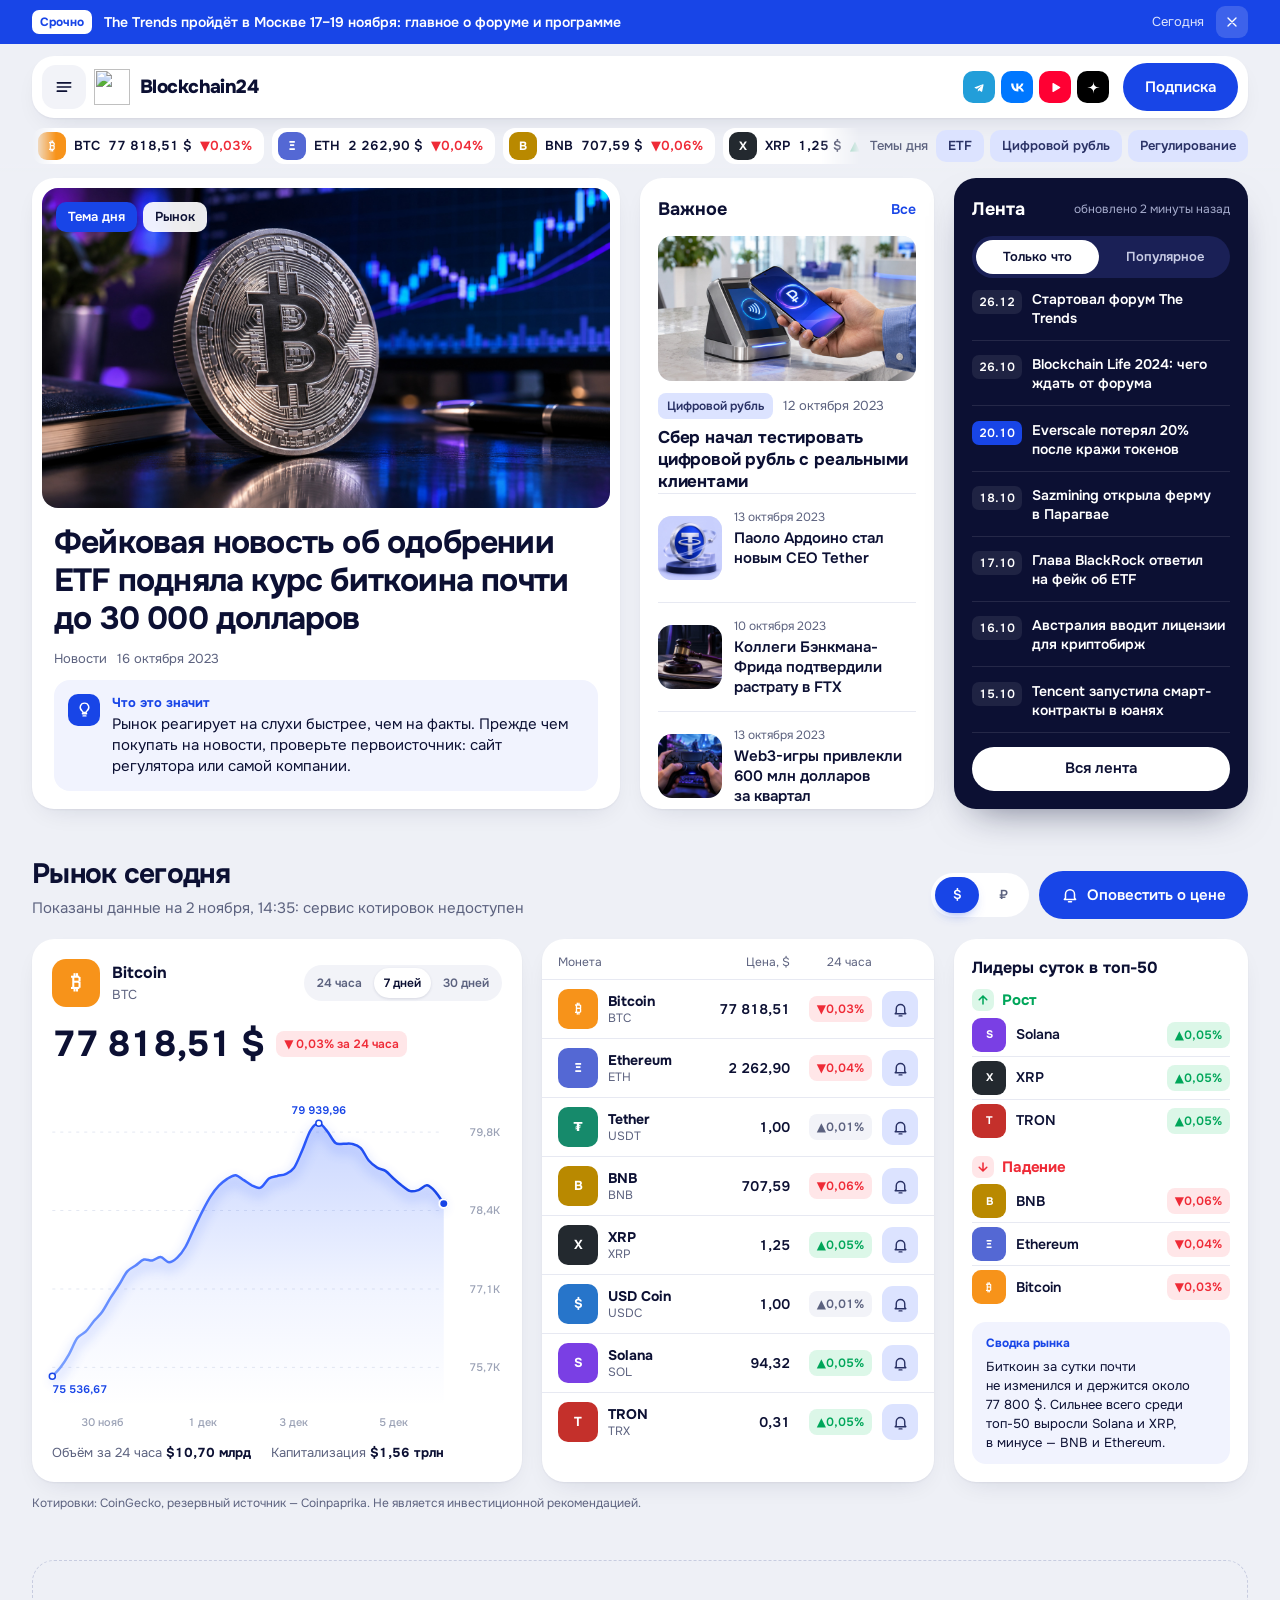
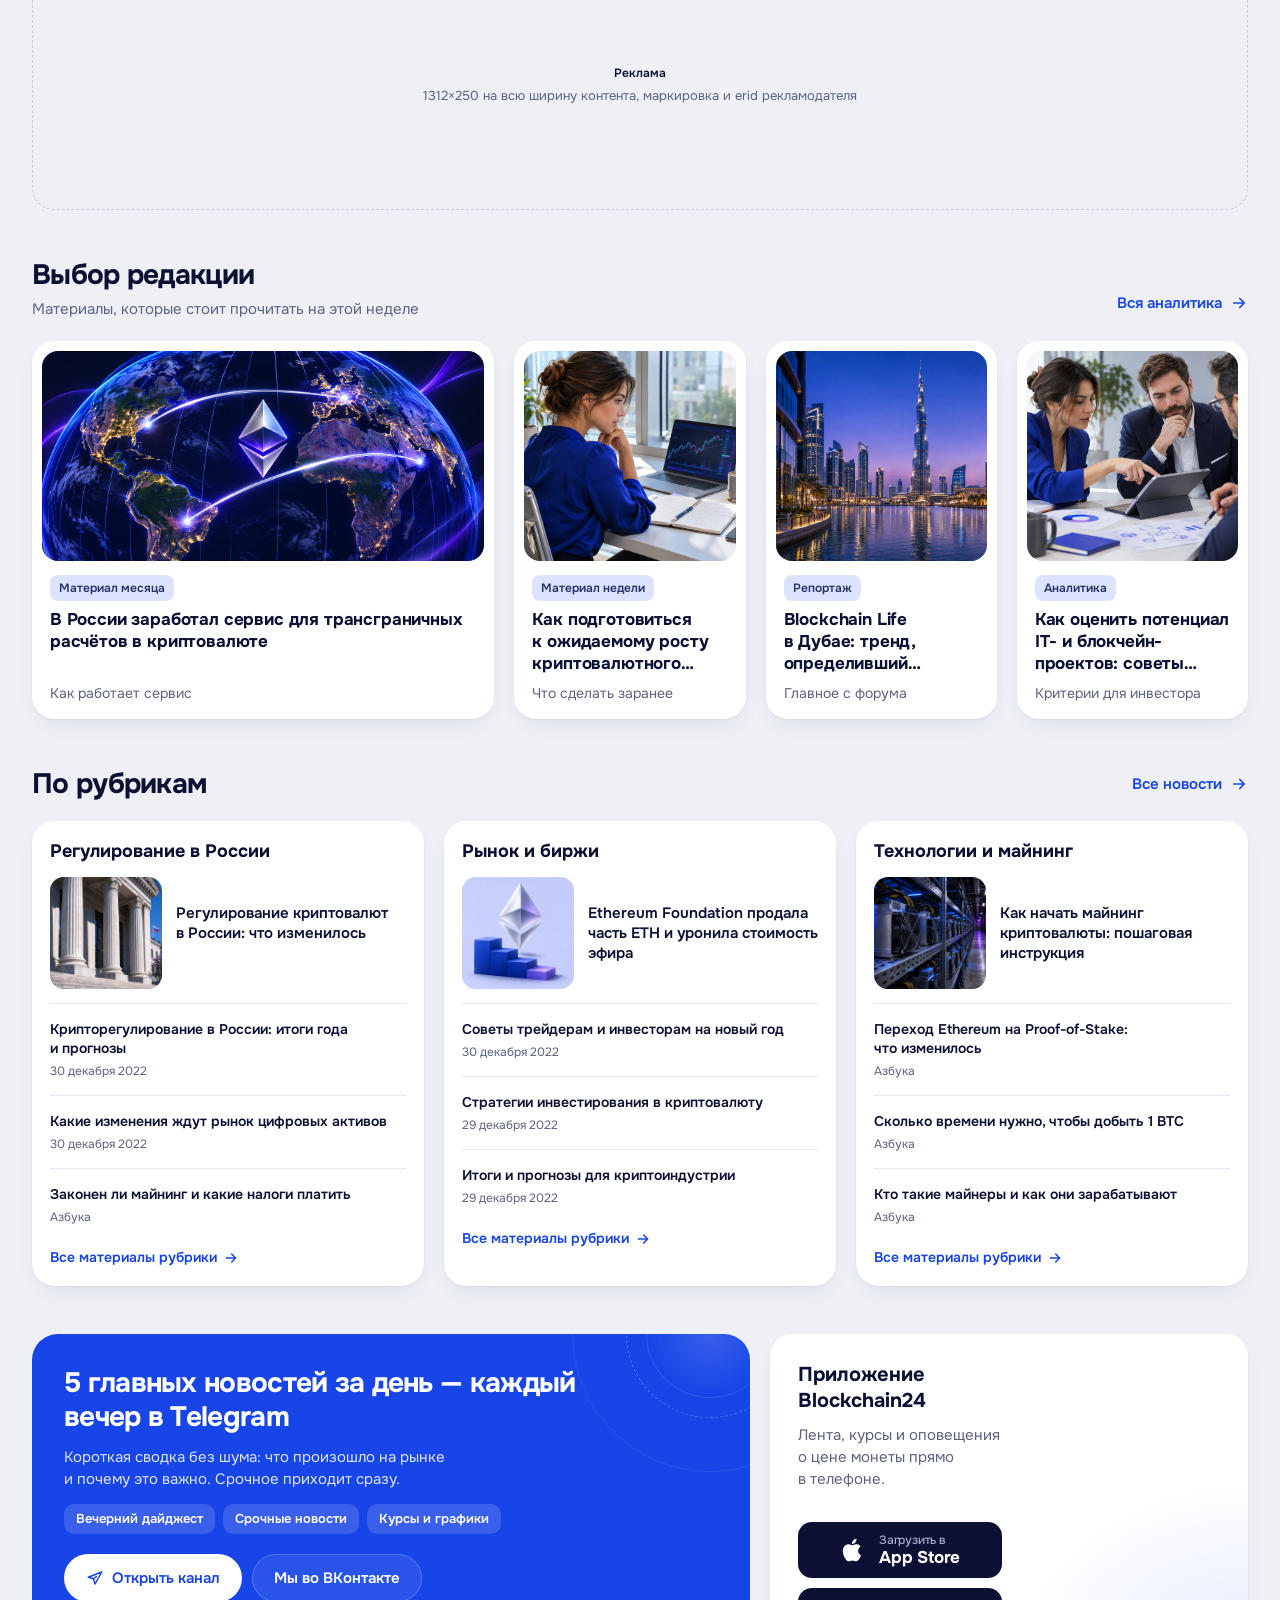
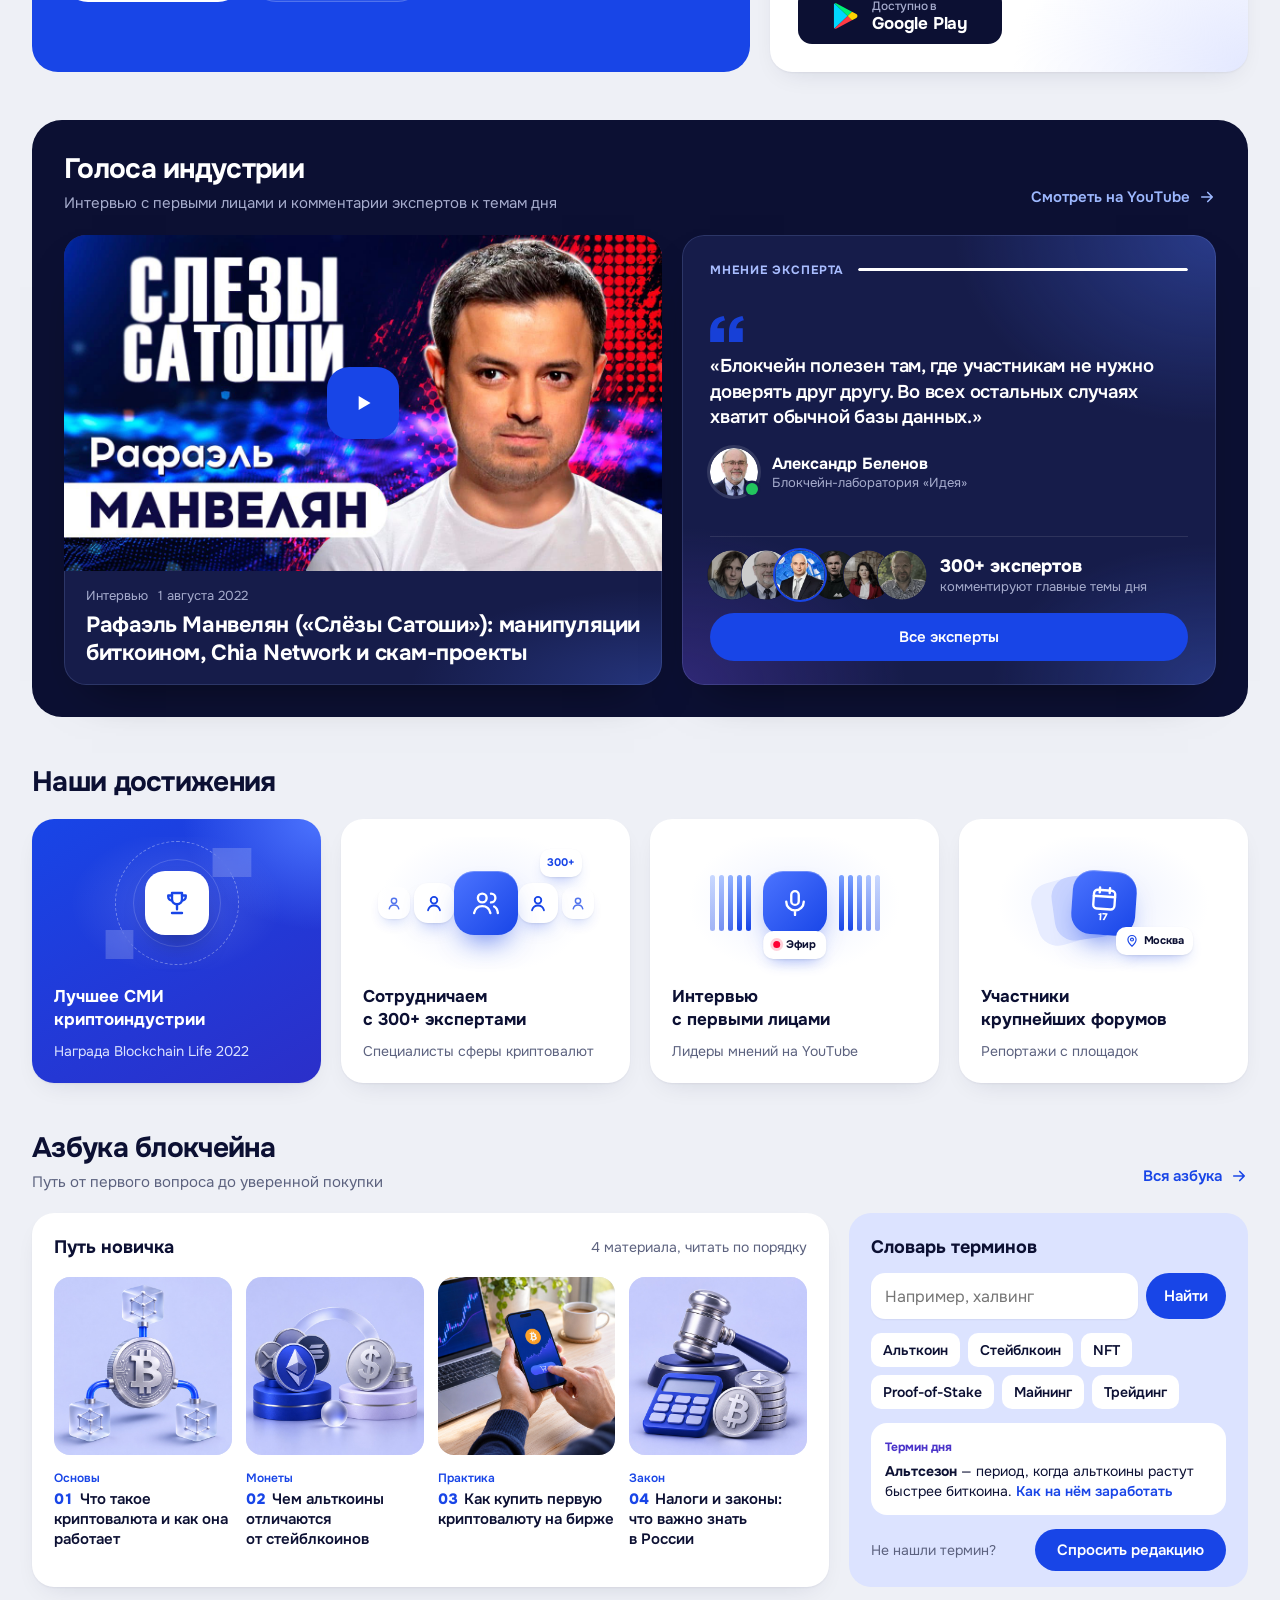
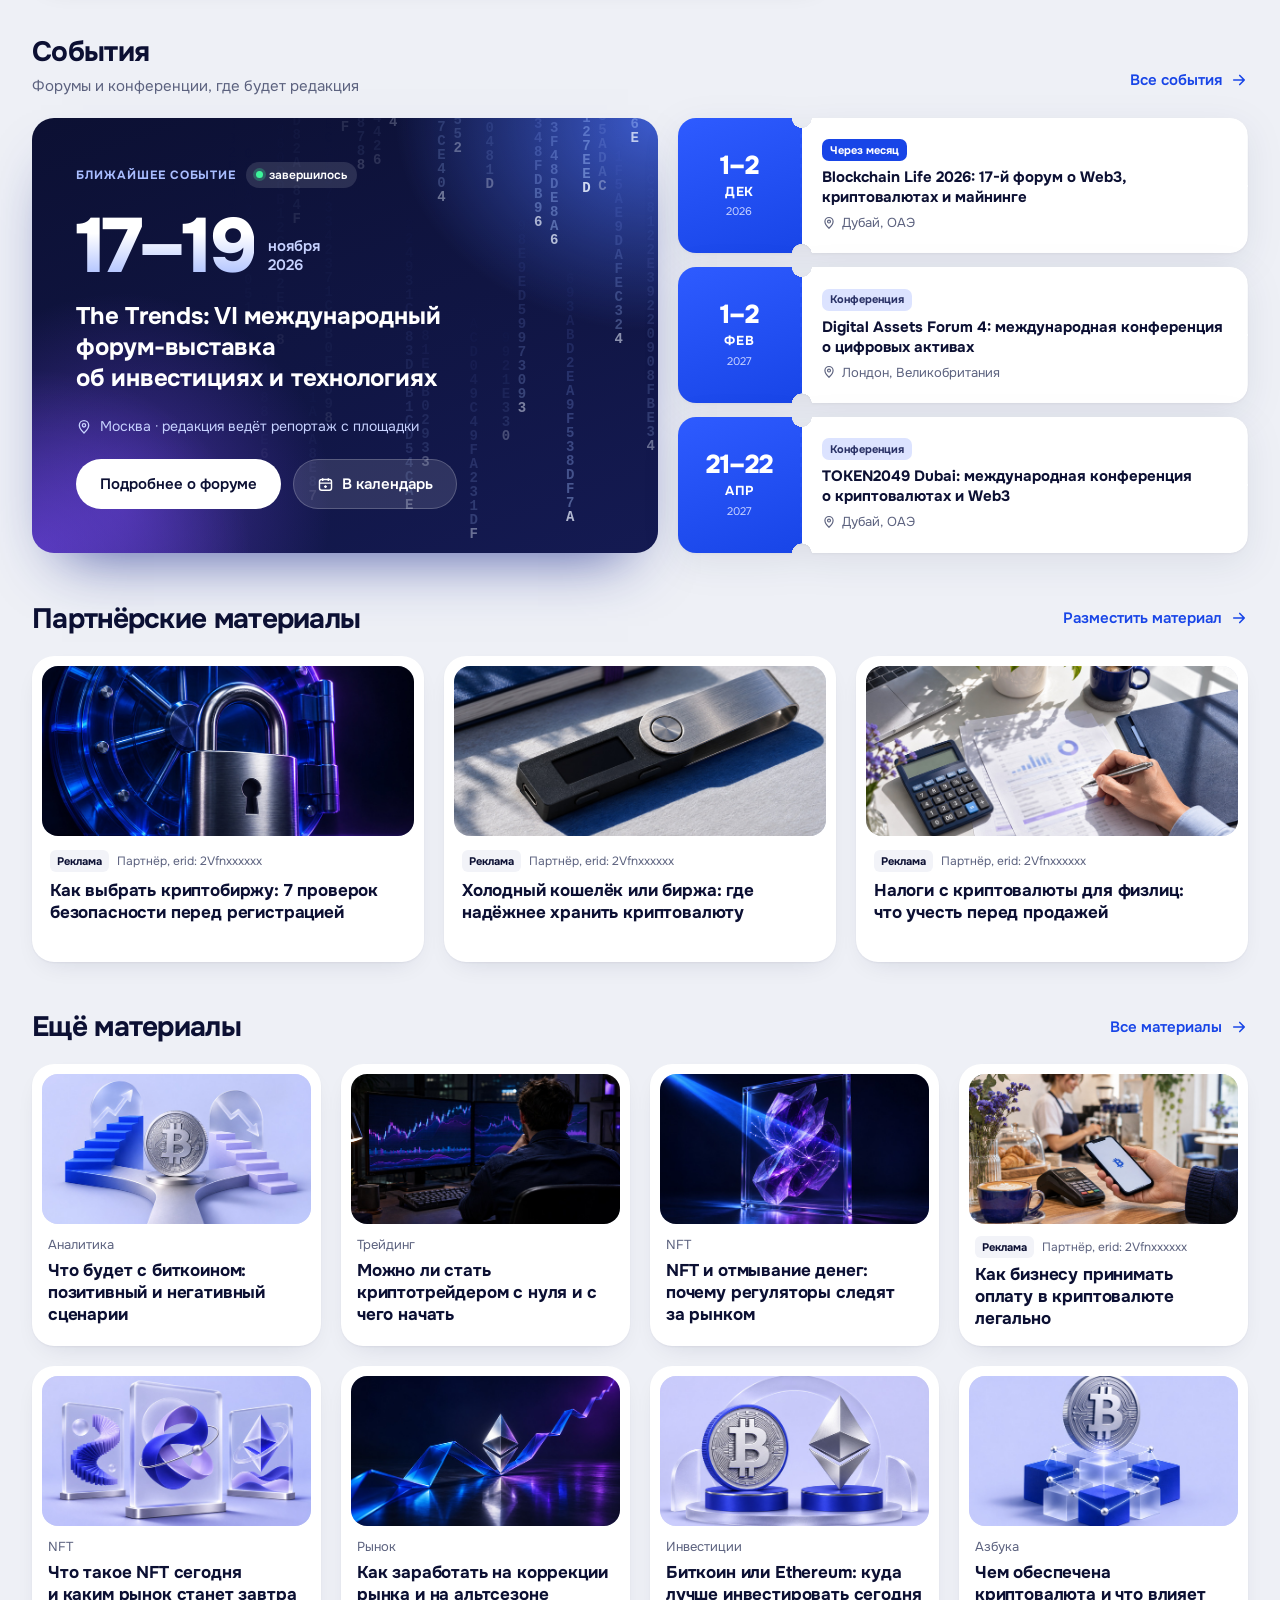
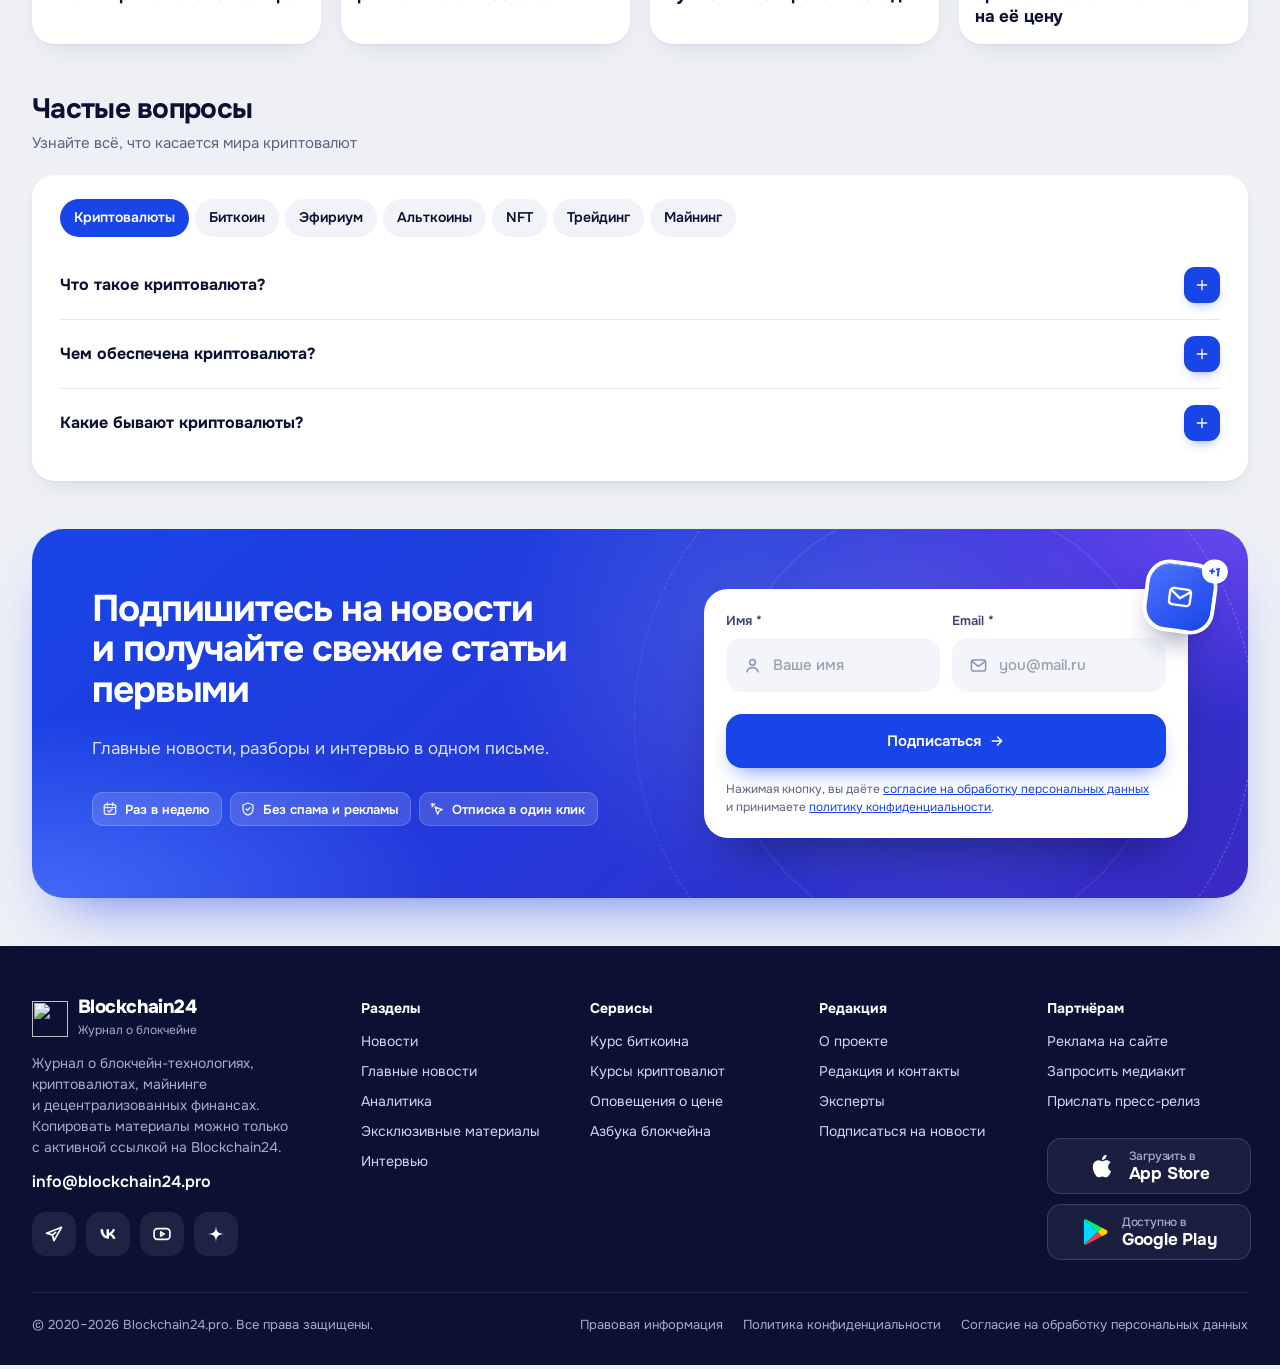
==== commit 263b708e: "News listing page; shared inner-page blocks moved to main.css Co-Authored-By: Claude Opus 5.5 <norep" ====
--- a/index.html
+++ b/index.html
@@ -34,7 +34,7 @@
 </div>
 <nav class="capsule" aria-label="Разделы">
 <a href="https://blockchain24.pro/" aria-current="page">Главная</a>
-<a href="https://blockchain24.pro/news">Новости</a>
+<a href="news.html">Новости</a>
 <a href="https://blockchain24.pro/articles">Аналитика</a>
 <a href="https://blockchain24.pro/interview">Интервью</a>
 <a href="https://blockchain24.pro/abc">Азбука</a>
@@ -457,7 +457,7 @@
 <button class="ibtn" type="button" data-close aria-label="Закрыть меню"><svg class="ic" width="20" height="20" viewBox="0 0 24 24" aria-hidden="true"><path d="M6 6l12 12M18 6 6 18"/></svg></button>
 </div>
 <nav aria-label="Разделы">
-<a href="https://blockchain24.pro/" aria-current="page">Главная</a><a href="https://blockchain24.pro/news">Новости</a><a href="https://blockchain24.pro/articles">Аналитика</a><a href="https://blockchain24.pro/interview">Интервью</a><a href="https://blockchain24.pro/abc">Азбука</a><a href="https://blockchain24.pro/coins">Курсы</a><a href="https://blockchain24.pro/events">События</a><a href="https://blockchain24.pro/login">Личный кабинет</a>
+<a href="https://blockchain24.pro/" aria-current="page">Главная</a><a href="news.html">Новости</a><a href="https://blockchain24.pro/articles">Аналитика</a><a href="https://blockchain24.pro/interview">Интервью</a><a href="https://blockchain24.pro/abc">Азбука</a><a href="https://blockchain24.pro/coins">Курсы</a><a href="https://blockchain24.pro/events">События</a><a href="https://blockchain24.pro/login">Личный кабинет</a>
 </nav>
 <button class="btn btn-o" type="button" data-open="search">Поиск по журналу</button>
 <a class="btn btn-p" href="#subscribe" data-close-nav>Подписаться</a>
--- a/css/main.css
+++ b/css/main.css
@@ -958,3 +958,33 @@
  .btn:active,.store:active,.bs:active,.ibtn:active,.qa-ic:active,.dot:active,.vq-av:active{transform:scale(.96);transition:transform .08s}
  a.card:active,.hov:active,.rub-i:active,.lnk:active,.capsule a:active,.topics a:active,.tk-tag:active,.drawer nav a:active{opacity:.7;transition:opacity .08s}
 }
+
+/* ---------- Внутренние страницы: общие блоки (статья, листинги) ---------- */
+/* хлебные крошки */
+.art-top{margin-top:8px}
+.crumbs{display:flex;flex-wrap:wrap;align-items:center;gap:4px 0;font-size:13px;line-height:20px;color:var(--muted)}
+.crumbs a{color:var(--muted);transition:color .15s}
+.crumbs a::after{content:"";display:inline-block;width:14px;height:14px;margin:0 6px;vertical-align:-2px;background:currentColor;opacity:.5;
+ -webkit-mask:url("data:image/svg+xml,%3Csvg xmlns='http://www.w3.org/2000/svg' viewBox='0 0 24 24' fill='none' stroke='%23000' stroke-width='2.2' stroke-linecap='round' stroke-linejoin='round'%3E%3Cpath d='m9 6 6 6-6 6'/%3E%3C/svg%3E") center/contain no-repeat;
+ mask:url("data:image/svg+xml,%3Csvg xmlns='http://www.w3.org/2000/svg' viewBox='0 0 24 24' fill='none' stroke='%23000' stroke-width='2.2' stroke-linecap='round' stroke-linejoin='round'%3E%3Cpath d='m9 6 6 6-6 6'/%3E%3C/svg%3E") center/contain no-repeat}
+@media (hover:hover){.crumbs a:hover{color:var(--blue)}}
+.crumbs span{color:var(--ink);font-weight:500;min-width:0;overflow:hidden;text-overflow:ellipsis;white-space:nowrap}
+/* боковая колонка: закреплённый блок, популярное, Telegram */
+.side-stick{position:sticky;top:calc(var(--hh,150px) + 12px);display:flex;flex-direction:column;gap:20px;transition:top .3s}
+html:has(.hdr.compact) .side-stick{top:92px}
+.side-pop{padding:22px 24px 14px}
+.side-pop h2{font-size:13px;font-weight:800;letter-spacing:.06em;text-transform:uppercase;color:var(--muted)}
+.side-pop ol{list-style:none;margin:8px 0 0;padding:0;counter-reset:p}
+.side-pop li+li{border-top:1px solid var(--line)}
+.side-pop a{display:flex;gap:14px;padding:12px 0;font-size:15px;line-height:21px;font-weight:600;color:var(--ink);transition:color .15s}
+.side-pop a::before{counter-increment:p;content:counter(p);flex-shrink:0;width:26px;height:26px;border-radius:9px;background:#F3F5FB;color:var(--blue);font-size:13px;font-weight:800;display:grid;place-items:center}
+@media (hover:hover){.side-pop a:hover{color:var(--blue)}}
+.tg-mini{position:relative;overflow:hidden;isolation:isolate;padding:24px;border-radius:22px;background:var(--blue);color:#fff}
+.tg-mini::before{content:"";position:absolute;right:-60px;top:-60px;width:200px;height:200px;border-radius:50%;z-index:-1;border:1.5px dashed rgba(255,255,255,.28);box-shadow:0 0 0 30px rgba(255,255,255,.05),0 0 0 31.5px rgba(255,255,255,.12)}
+.tg-mini-ic{width:52px;height:52px;border-radius:17px;display:grid;place-items:center;background:#fff;color:var(--blue);box-shadow:0 14px 24px -12px rgba(8,14,60,.55);rotate:-4deg}
+.tg-mini-ic svg{fill:none;stroke:currentColor;stroke-width:2;stroke-linecap:round;stroke-linejoin:round}
+.tg-mini h2{margin-top:16px;font-size:19px;line-height:24px;font-weight:700;letter-spacing:-.01em}
+.tg-mini p{margin-top:4px;font-size:14px;color:#DCE3FF}
+.tg-mini .btn{margin-top:16px;width:100%;height:44px;color:var(--blue)}
+@media (max-width:767px){.crumbs span{max-width:60vw}}
+@media (prefers-reduced-motion:reduce){.side-stick{transition:none}}
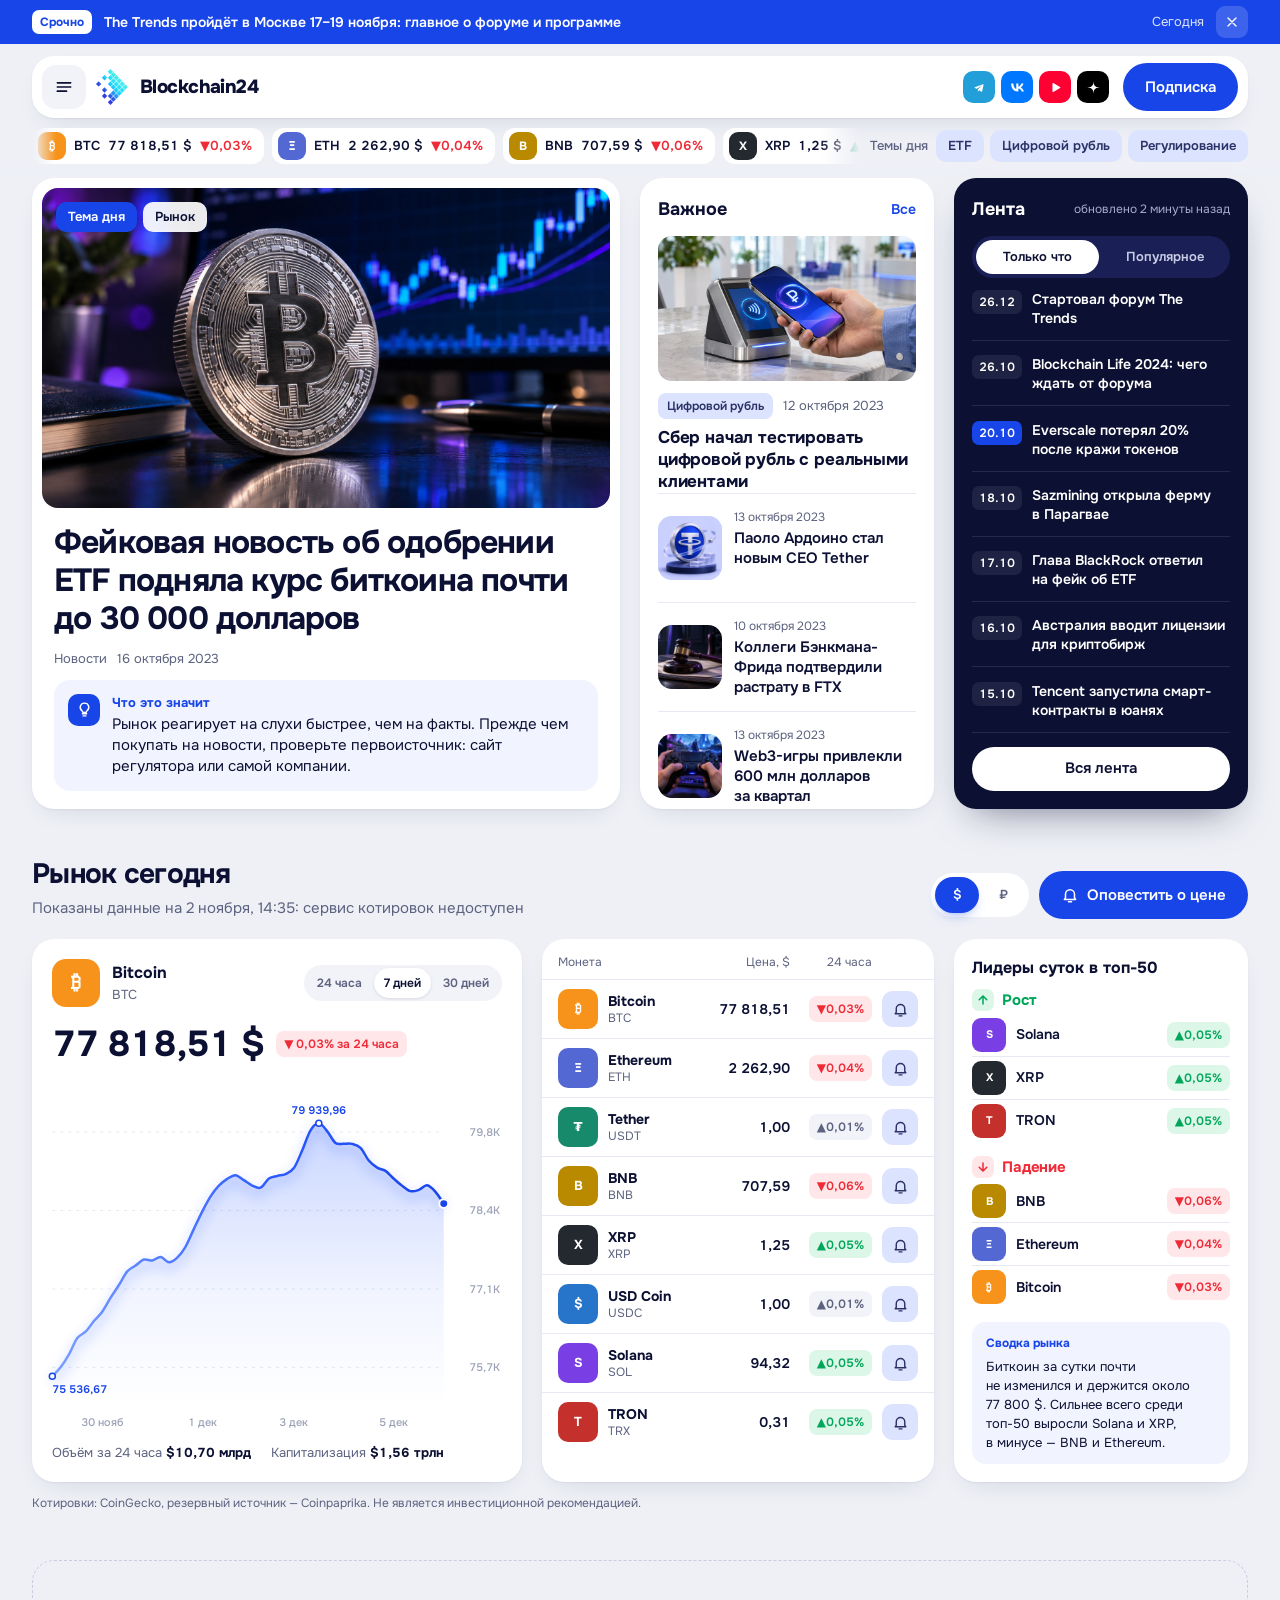
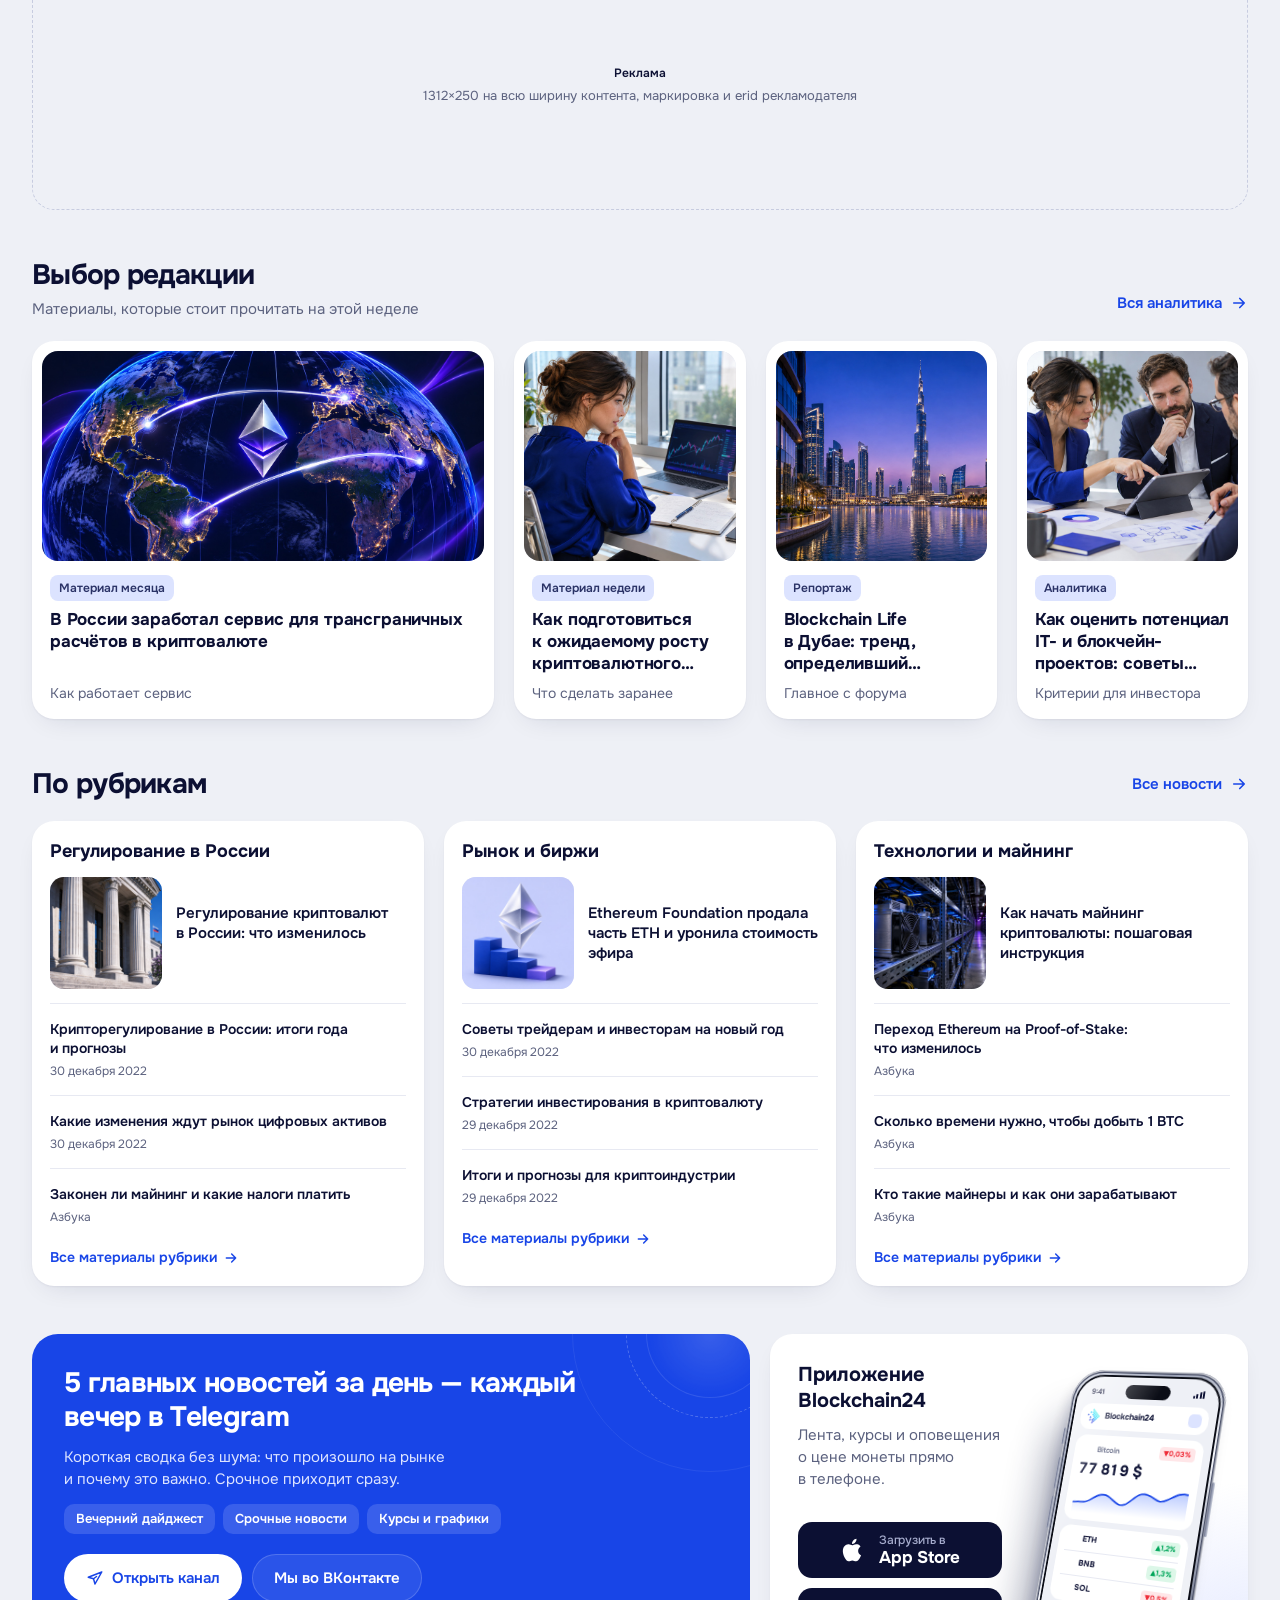
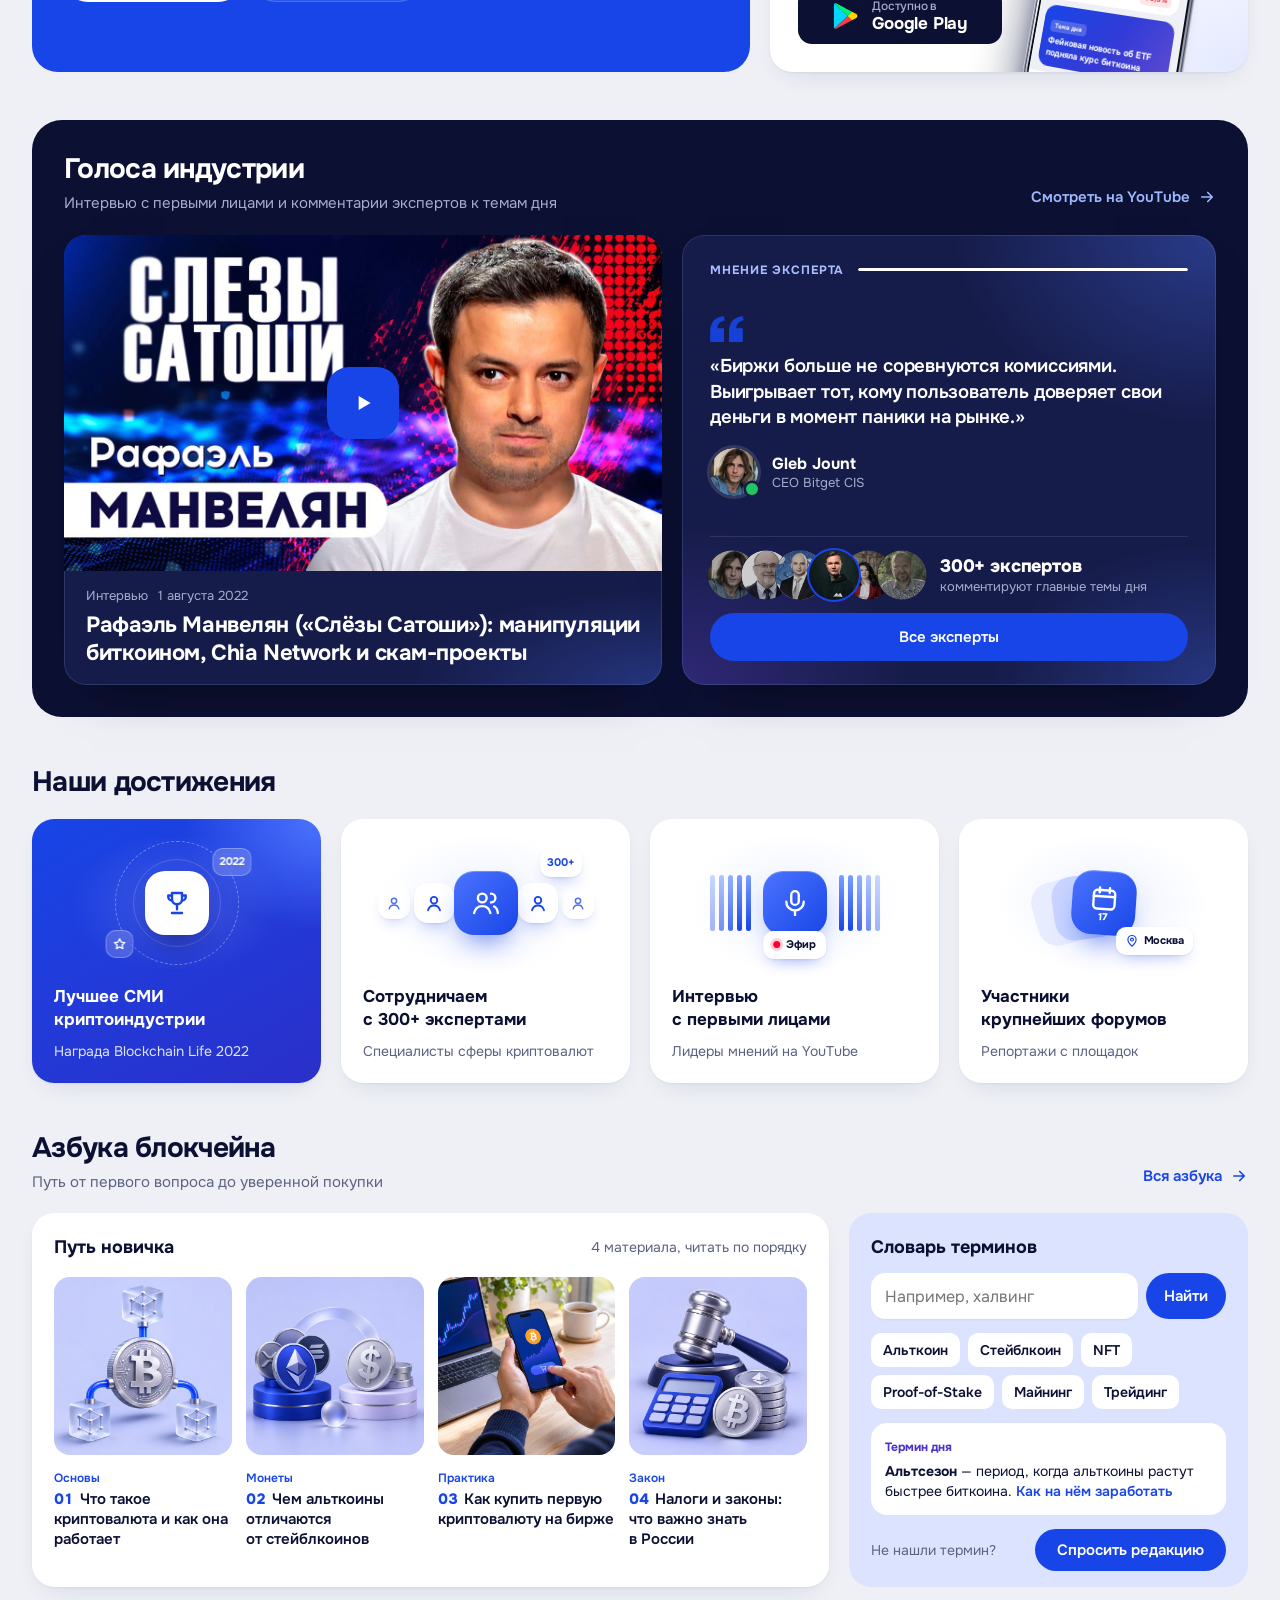
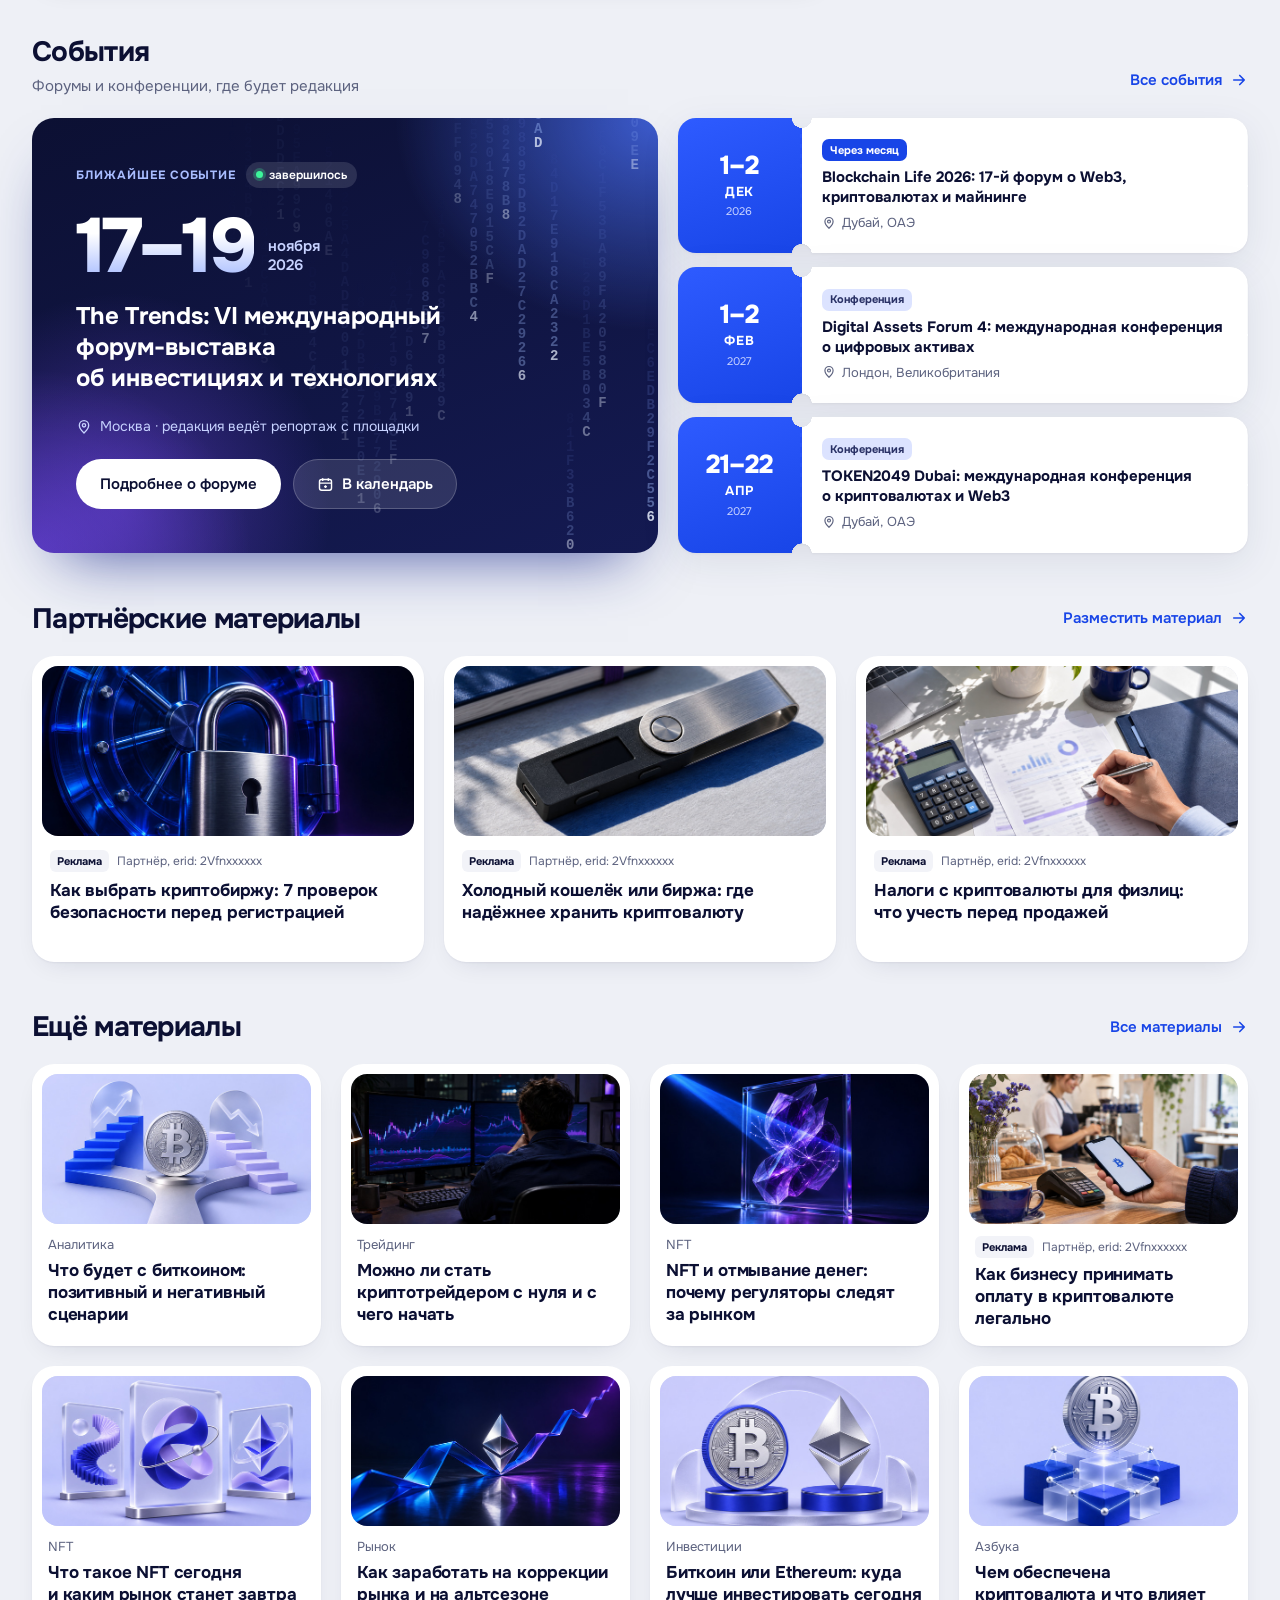
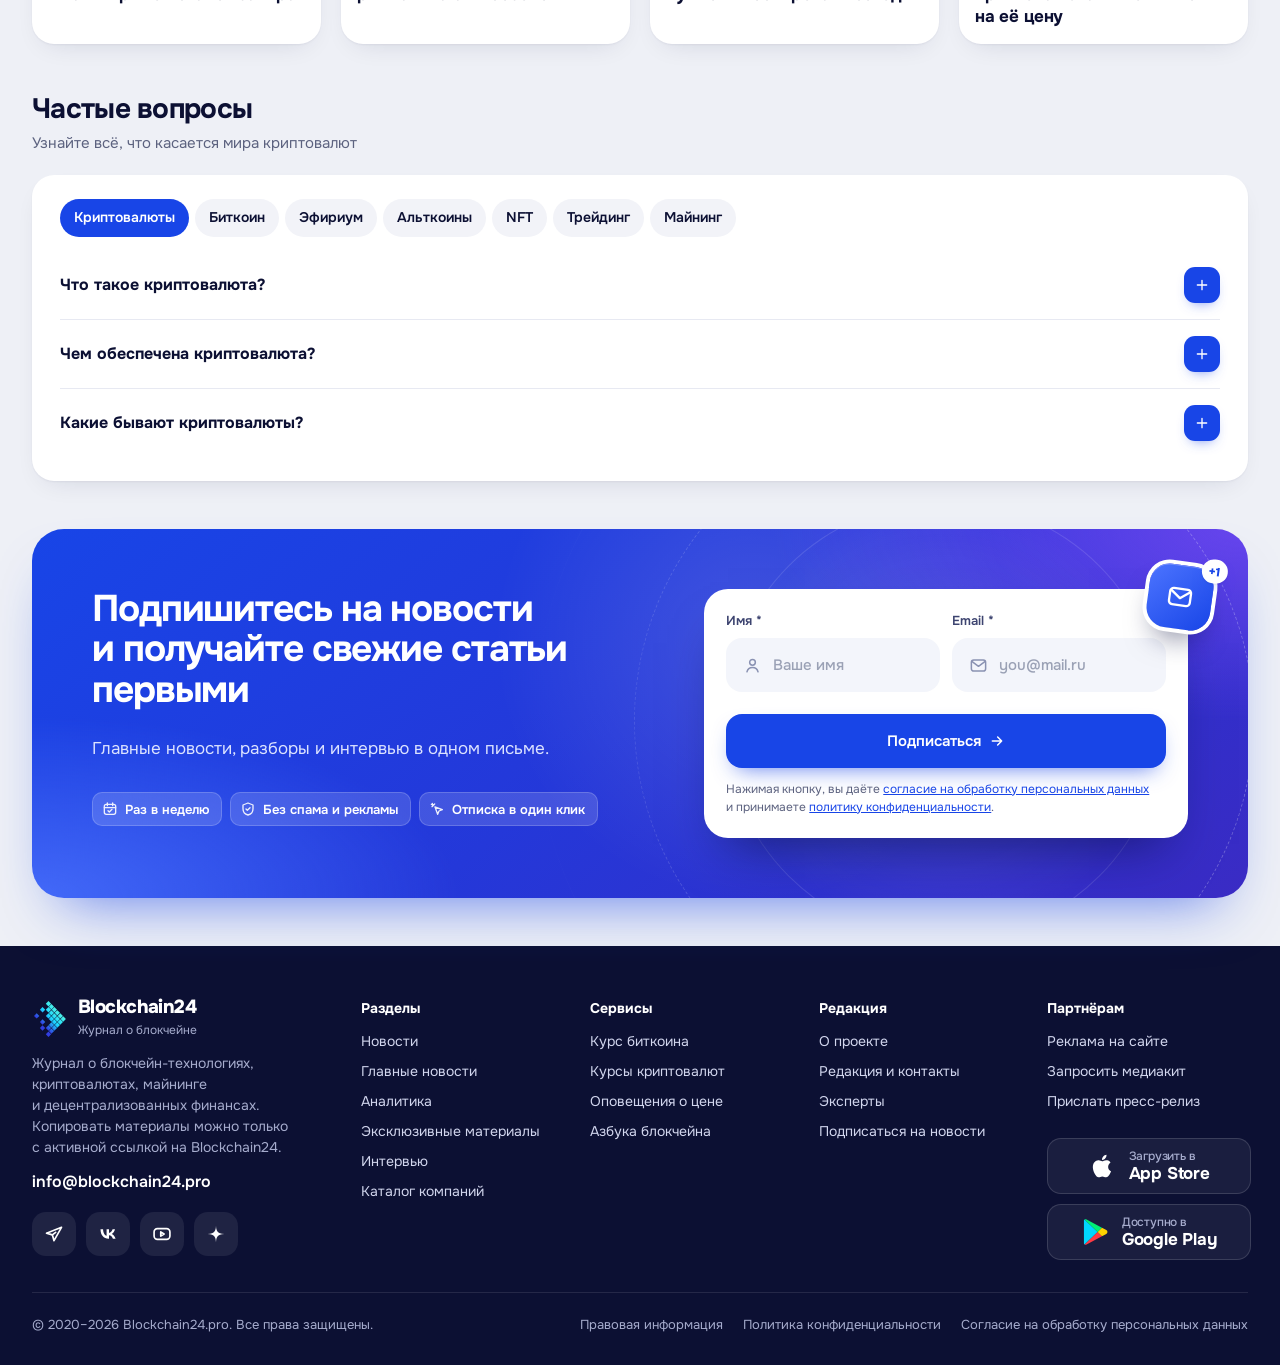
==== commit 475375cf: "Catalog page with company application form; local logo; catalog links in nav/footer Co-Authored-By: " ====
--- a/index.html
+++ b/index.html
@@ -435,7 +435,7 @@
 <a href="https://zen.yandex.ru/id/6181284bb79a3d0793bf7cbc?lang=ru" target="_blank" rel="noopener" aria-label="Дзен"><svg width="20" height="20" viewBox="0 0 24 24" aria-hidden="true"><path fill="currentColor" d="M12 2c.3 5.6 1.2 9.7 10 10-8.8.3-9.7 4.4-10 10-.3-5.6-1.2-9.7-10-10 8.8-.3 9.7-4.4 10-10Z"/></svg></a>
 </div>
 </div>
-<div><h4>Разделы</h4><div class="ft-l"><a href="https://blockchain24.pro/news">Новости</a><a href="https://blockchain24.pro/top-news">Главные новости</a><a href="https://blockchain24.pro/articles">Аналитика</a><a href="https://blockchain24.pro/copyright">Эксклюзивные материалы</a><a href="https://blockchain24.pro/interview">Интервью</a></div></div>
+<div><h4>Разделы</h4><div class="ft-l"><a href="https://blockchain24.pro/news">Новости</a><a href="https://blockchain24.pro/top-news">Главные новости</a><a href="https://blockchain24.pro/articles">Аналитика</a><a href="https://blockchain24.pro/copyright">Эксклюзивные материалы</a><a href="https://blockchain24.pro/interview">Интервью</a><a href="catalog.html">Каталог компаний</a></div></div>
 <div><h4>Сервисы</h4><div class="ft-l"><a href="https://blockchain24.pro/kurs-bitkoina">Курс биткоина</a><a href="https://blockchain24.pro/coins">Курсы криптовалют</a><a href="#market">Оповещения о цене</a><a href="https://blockchain24.pro/abc">Азбука блокчейна</a></div></div>
 <div><h4>Редакция</h4><div class="ft-l"><a href="https://blockchain24.pro/about">О проекте</a><a href="https://blockchain24.pro/contacts">Редакция и контакты</a><a href="https://blockchain24.pro/experts">Эксперты</a><a href="https://blockchain24.pro/subscribe">Подписаться на новости</a></div></div>
 <div><h4>Партнёрам</h4><div class="ft-l"><a href="mailto:info@blockchain24.pro?subject=Реклама%20на%20Blockchain24">Реклама на сайте</a><a href="mailto:info@blockchain24.pro?subject=Медиакит">Запросить медиакит</a><a href="mailto:info@blockchain24.pro?subject=Пресс-релиз">Прислать пресс-релиз</a></div>
@@ -457,7 +457,7 @@
 <button class="ibtn" type="button" data-close aria-label="Закрыть меню"><svg class="ic" width="20" height="20" viewBox="0 0 24 24" aria-hidden="true"><path d="M6 6l12 12M18 6 6 18"/></svg></button>
 </div>
 <nav aria-label="Разделы">
-<a href="https://blockchain24.pro/" aria-current="page">Главная</a><a href="news.html">Новости</a><a href="https://blockchain24.pro/articles">Аналитика</a><a href="https://blockchain24.pro/interview">Интервью</a><a href="https://blockchain24.pro/abc">Азбука</a><a href="https://blockchain24.pro/coins">Курсы</a><a href="https://blockchain24.pro/events">События</a><a href="https://blockchain24.pro/login">Личный кабинет</a>
+<a href="https://blockchain24.pro/" aria-current="page">Главная</a><a href="news.html">Новости</a><a href="https://blockchain24.pro/articles">Аналитика</a><a href="https://blockchain24.pro/interview">Интервью</a><a href="https://blockchain24.pro/abc">Азбука</a><a href="https://blockchain24.pro/coins">Курсы</a><a href="https://blockchain24.pro/events">События</a><a href="catalog.html">Каталог</a><a href="https://blockchain24.pro/login">Личный кабинет</a>
 </nav>
 <button class="btn btn-o" type="button" data-open="search">Поиск по журналу</button>
 <a class="btn btn-p" href="#subscribe" data-close-nav>Подписаться</a>
